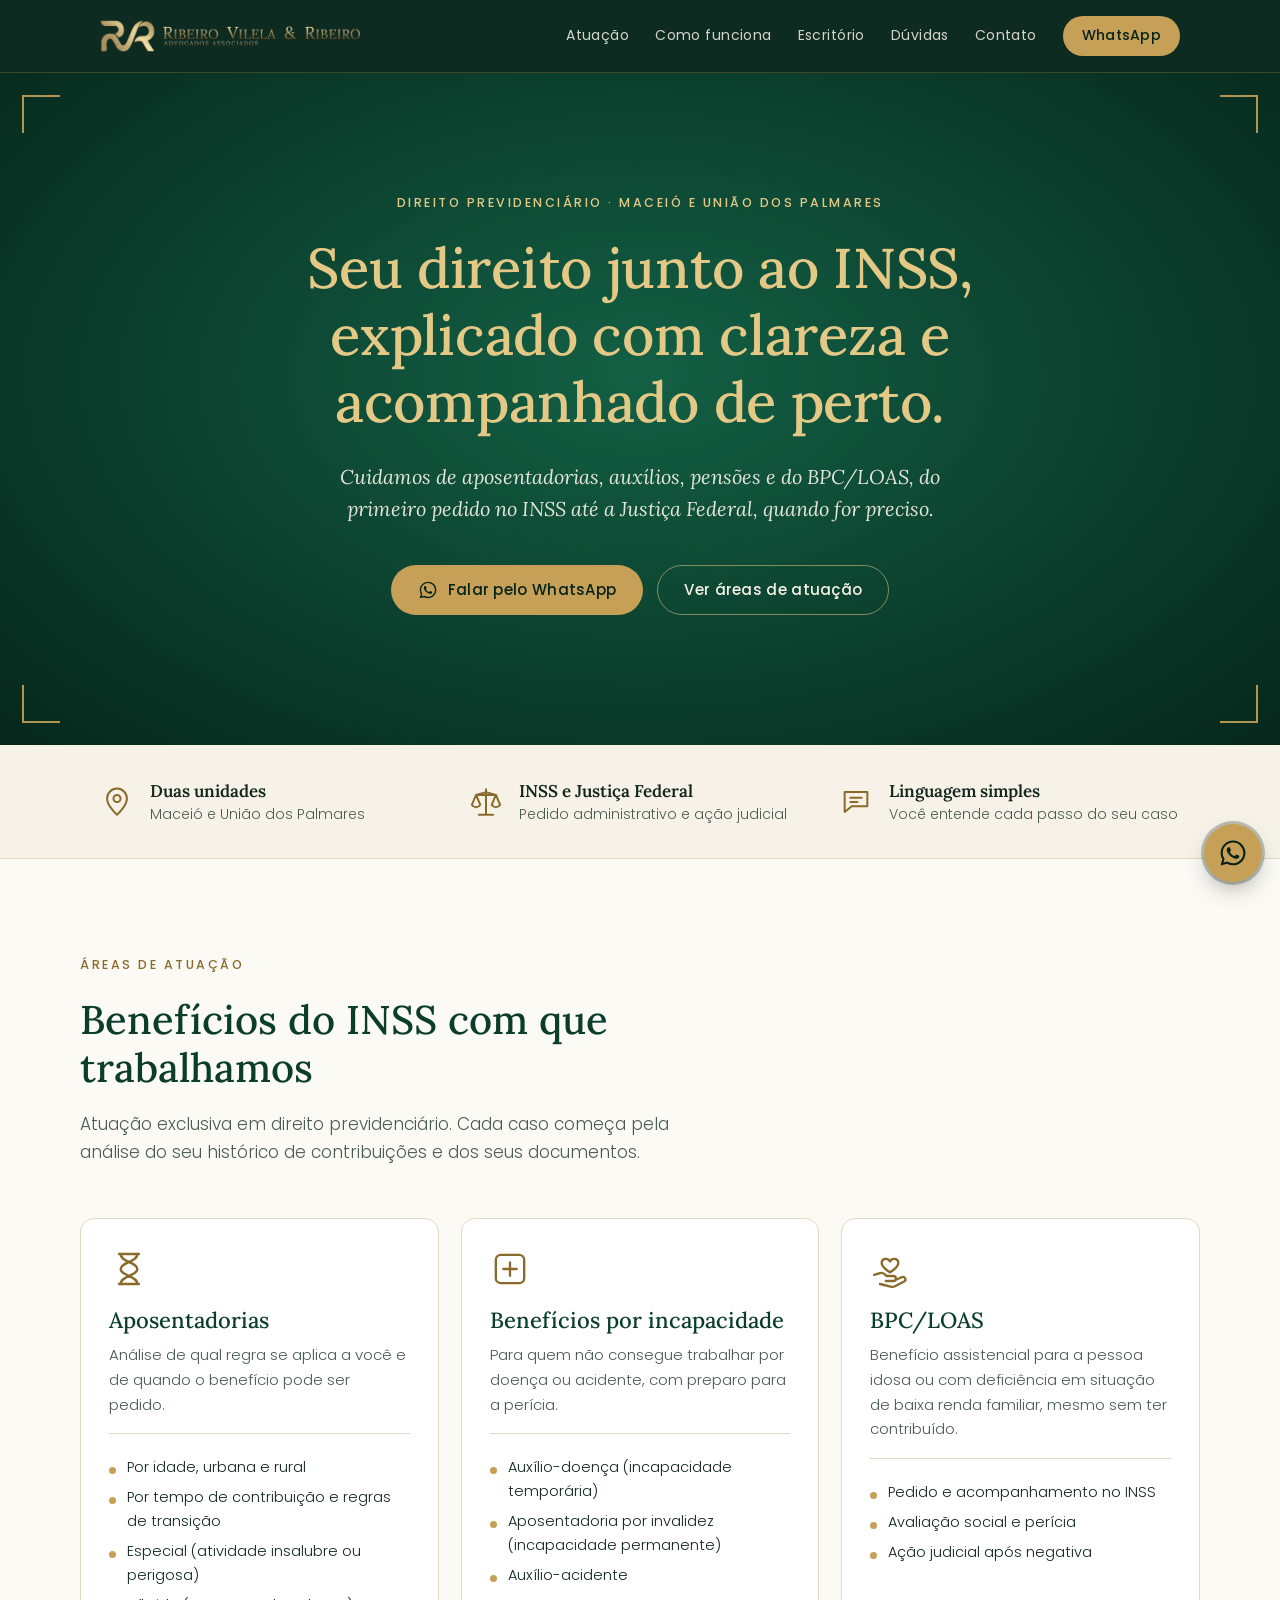
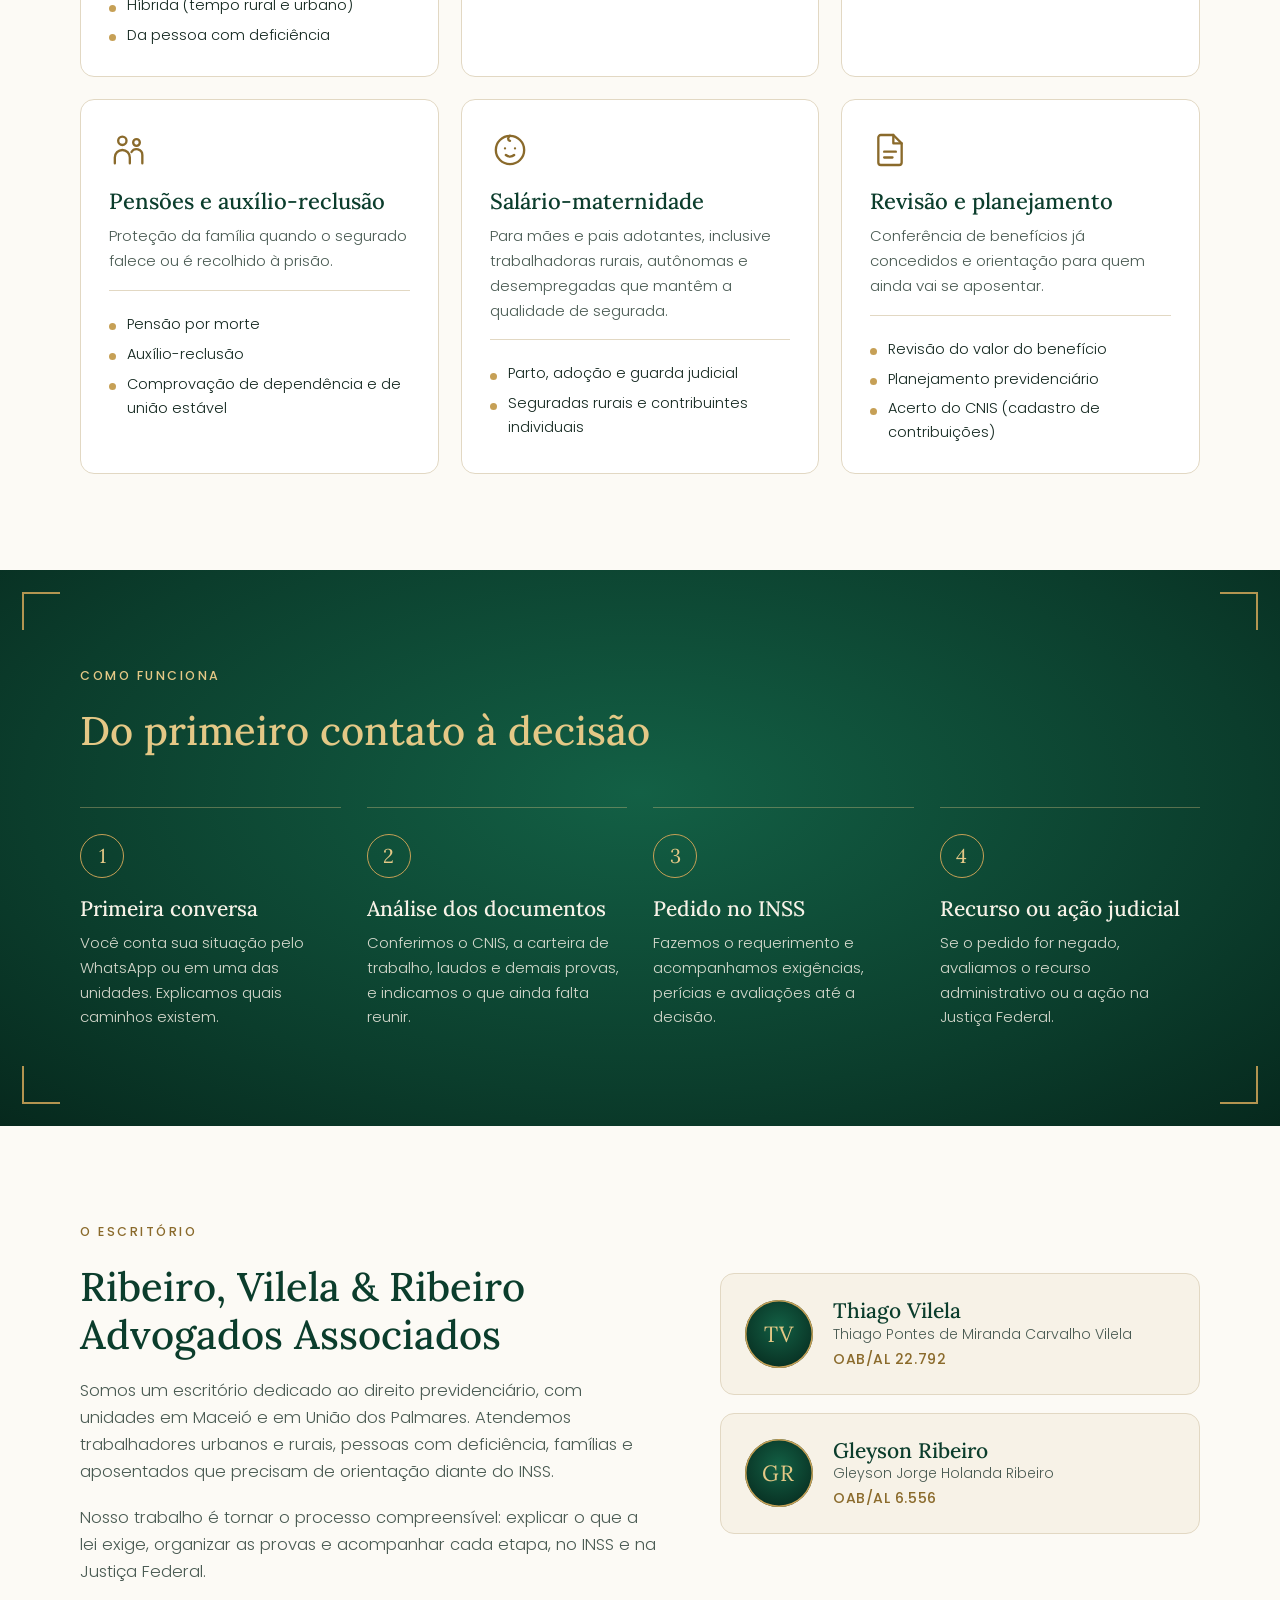
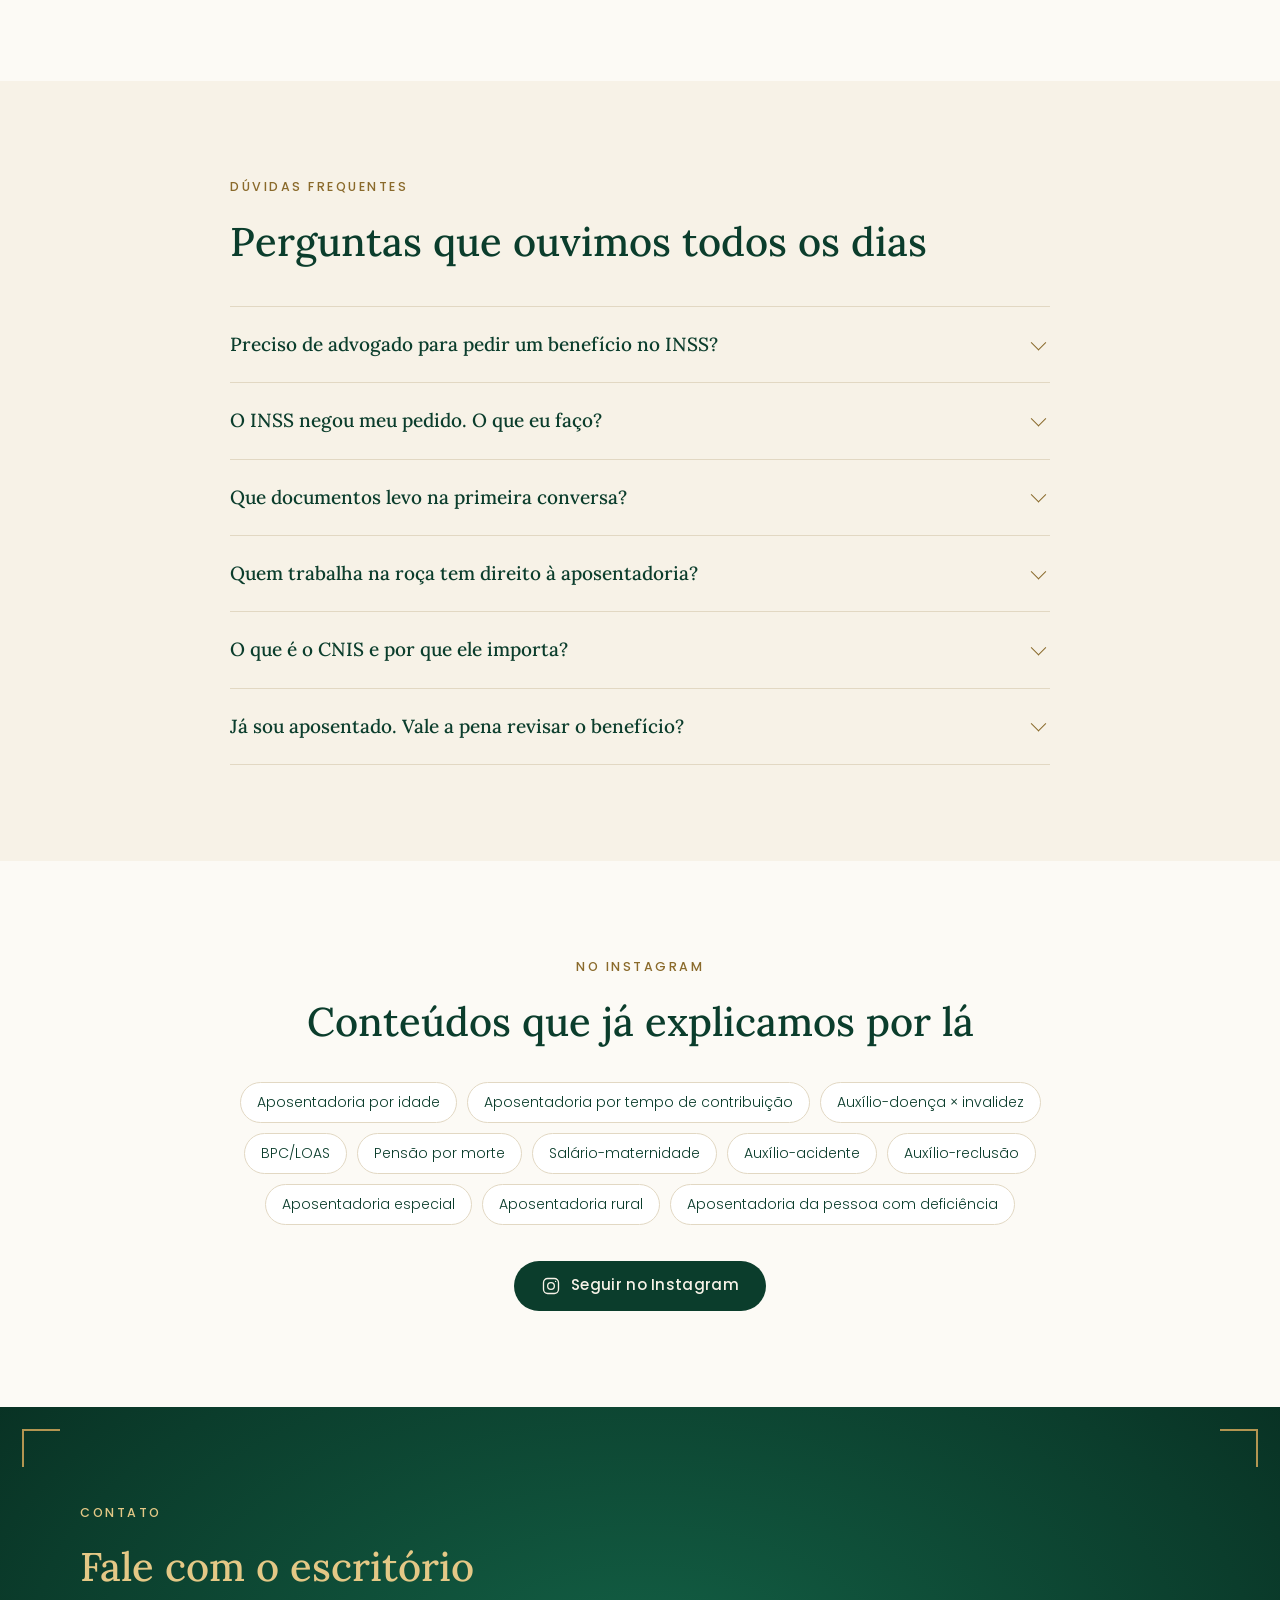
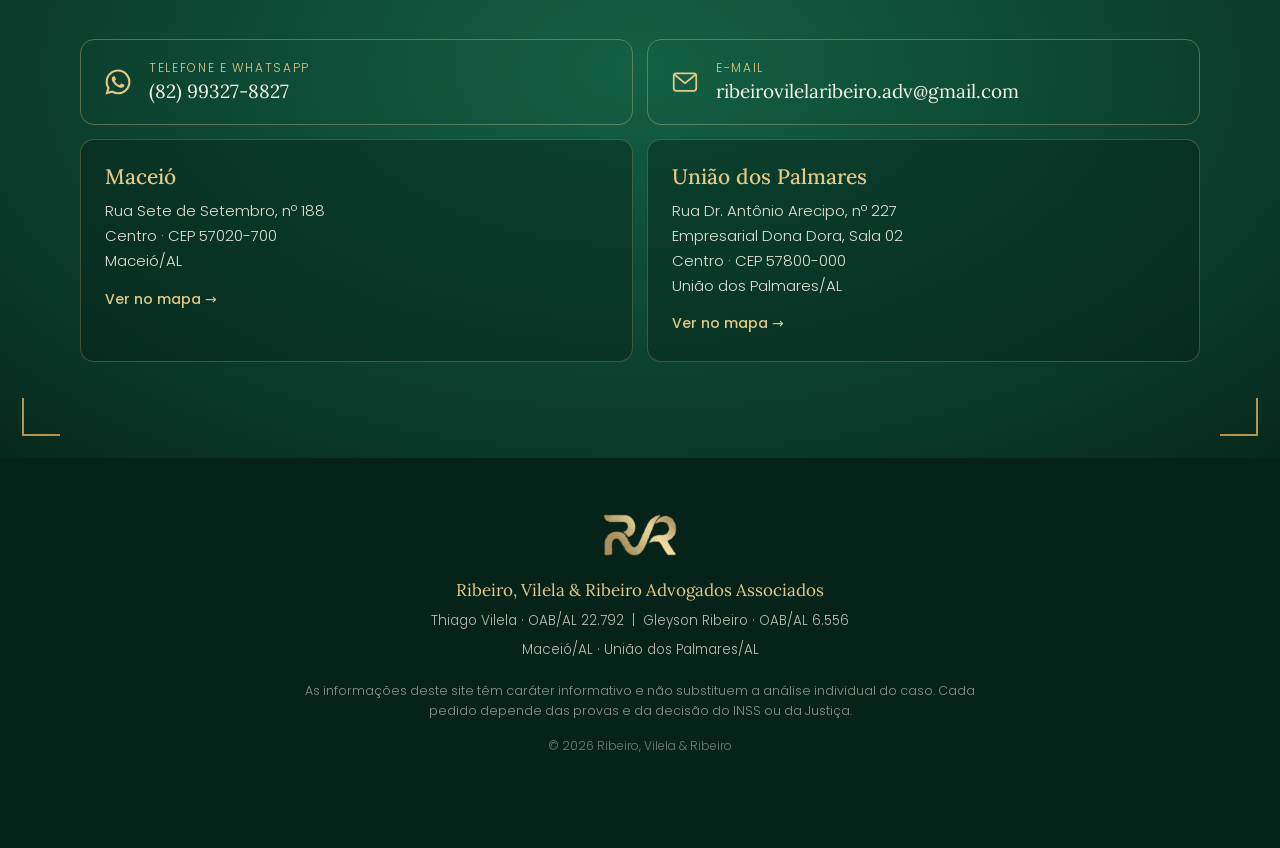
==== index.html @ 0ca03aa7 "Endereço oficial: ribeirovilelaribeiro.com.br Co-Authored-By: Claude Opus 5.5 <noreply@anthropic.com" ====
<!doctype html>
<html lang="pt-BR">
<head>
<meta charset="utf-8">
<meta name="viewport" content="width=device-width, initial-scale=1">
<title>Ribeiro, Vilela & Ribeiro · Advocacia Previdenciária em Maceió e União dos Palmares</title>
<meta name="description" content="Escritório de direito previdenciário em Maceió e União dos Palmares (AL). Aposentadorias, BPC/LOAS, auxílio-doença, pensão por morte, salário-maternidade, revisão e planejamento junto ao INSS e à Justiça Federal.">
<meta name="theme-color" content="#0B3D2C">
<link rel="icon" type="image/png" href="img/favicon.png">
<link rel="apple-touch-icon" href="img/apple-touch-icon.png">
<meta property="og:type" content="website">
<meta property="og:locale" content="pt_BR">
<meta property="og:title" content="Ribeiro, Vilela & Ribeiro · Advocacia Previdenciária">
<meta property="og:description" content="Aposentadorias, BPC/LOAS, auxílios e pensões junto ao INSS e à Justiça Federal. Maceió e União dos Palmares (AL).">
<meta property="og:url" content="https://ribeirovilelaribeiro.com.br/">
<meta property="og:image" content="https://ribeirovilelaribeiro.com.br/img/og.jpg">
<meta property="og:image:width" content="1200">
<meta property="og:image:height" content="630">
<meta name="twitter:card" content="summary_large_image">
<link rel="canonical" href="https://ribeirovilelaribeiro.com.br/">
<link rel="preconnect" href="https://fonts.googleapis.com">
<link rel="preconnect" href="https://fonts.gstatic.com" crossorigin>
<link href="https://fonts.googleapis.com/css2?family=Lora:ital,wght@0,400;0,500;0,600;1,400&family=Poppins:wght@300;400;500;600&display=swap" rel="stylesheet">
<link rel="stylesheet" href="assets/site.css">
<script type="application/ld+json">
{
  "@context": "https://schema.org",
  "@type": "LegalService",
  "name": "Ribeiro, Vilela & Ribeiro Advogados Associados",
  "description": "Advocacia previdenciária: aposentadorias, benefícios por incapacidade, BPC/LOAS, pensão por morte, salário-maternidade, revisão e planejamento previdenciário.",
  "telephone": "+55 82 99327-8827",
  "email": "ribeirovilelaribeiro.adv@gmail.com",
  "areaServed": ["Maceió", "União dos Palmares", "Alagoas"],
  "address": [
    {"@type": "PostalAddress", "streetAddress": "Rua Sete de Setembro, 188, Centro", "addressLocality": "Maceió", "addressRegion": "AL", "postalCode": "57020-700", "addressCountry": "BR"},
    {"@type": "PostalAddress", "streetAddress": "Rua Dr. Antônio Arecipo, 227, Empresarial Dona Dora, Sala 02, Centro", "addressLocality": "União dos Palmares", "addressRegion": "AL", "postalCode": "57800-000", "addressCountry": "BR"}
  ]
}
</script>
</head>
<body>

<a class="pular" href="#conteudo">Pular para o conteúdo</a>

<header class="topo" id="topo">
  <div class="topo-in">
    <a class="marca" href="#inicio" aria-label="Ribeiro, Vilela & Ribeiro, início">
      <img src="img/logo-dourado.png" alt="Ribeiro, Vilela & Ribeiro Advogados Associados" width="1200" height="145">
    </a>
    <button class="menu-btn" type="button" aria-expanded="false" aria-controls="menu" aria-label="Abrir menu">
      <span></span><span></span><span></span>
    </button>
    <nav class="menu" id="menu" aria-label="Seções do site">
      <a href="#atuacao">Atuação</a>
      <a href="#como-funciona">Como funciona</a>
      <a href="#escritorio">Escritório</a>
      <a href="#duvidas">Dúvidas</a>
      <a href="#contato">Contato</a>
      <a class="btn btn-ouro btn-peq" href="https://wa.me/5582993278827?text=Ol%C3%A1!%20Vim%20pelo%20site%20e%20gostaria%20de%20uma%20orienta%C3%A7%C3%A3o%20sobre%20um%20benef%C3%ADcio%20do%20INSS." target="_blank" rel="noopener">WhatsApp</a>
    </nav>
  </div>
</header>

<main id="conteudo">

  <!-- ABERTURA -->
  <section class="hero" id="inicio">
    <span class="canto c1"></span><span class="canto c2"></span><span class="canto c3"></span><span class="canto c4"></span>
    <div class="hero-in">
      <p class="sobretitulo">Direito previdenciário · Maceió e União dos Palmares</p>
      <h1>Seu direito junto ao INSS, explicado com clareza e acompanhado de perto.</h1>
      <p class="hero-texto">Cuidamos de aposentadorias, auxílios, pensões e do BPC/LOAS, do primeiro pedido no INSS até a Justiça Federal, quando for preciso.</p>
      <div class="hero-acoes">
        <a class="btn btn-ouro" href="https://wa.me/5582993278827?text=Ol%C3%A1!%20Vim%20pelo%20site%20e%20gostaria%20de%20uma%20orienta%C3%A7%C3%A3o%20sobre%20um%20benef%C3%ADcio%20do%20INSS." target="_blank" rel="noopener">
          <svg aria-hidden="true" viewBox="0 0 24 24"><use href="#i-whats"/></svg>
          Falar pelo WhatsApp
        </a>
        <a class="btn btn-linha" href="#atuacao">Ver áreas de atuação</a>
      </div>
    </div>
  </section>

  <!-- FAIXA -->
  <section class="faixa" aria-label="Como trabalhamos">
    <div class="faixa-in">
      <div class="faixa-item">
        <svg aria-hidden="true" viewBox="0 0 24 24"><use href="#i-local"/></svg>
        <p><strong>Duas unidades</strong>Maceió e União dos Palmares</p>
      </div>
      <div class="faixa-item">
        <svg aria-hidden="true" viewBox="0 0 24 24"><use href="#i-balanca"/></svg>
        <p><strong>INSS e Justiça Federal</strong>Pedido administrativo e ação judicial</p>
      </div>
      <div class="faixa-item">
        <svg aria-hidden="true" viewBox="0 0 24 24"><use href="#i-conversa"/></svg>
        <p><strong>Linguagem simples</strong>Você entende cada passo do seu caso</p>
      </div>
    </div>
  </section>

  <!-- ATUAÇÃO -->
  <section class="secao" id="atuacao">
    <div class="secao-in">
      <p class="sobretitulo escuro">Áreas de atuação</p>
      <h2>Benefícios do INSS com que trabalhamos</h2>
      <p class="secao-intro">Atuação exclusiva em direito previdenciário. Cada caso começa pela análise do seu histórico de contribuições e dos seus documentos.</p>

      <div class="cartoes">
        <article class="cartao">
          <svg class="cartao-ic" aria-hidden="true" viewBox="0 0 24 24"><use href="#i-ampulheta"/></svg>
          <h3>Aposentadorias</h3>
          <p>Análise de qual regra se aplica a você e de quando o benefício pode ser pedido.</p>
          <ul>
            <li>Por idade, urbana e rural</li>
            <li>Por tempo de contribuição e regras de transição</li>
            <li>Especial (atividade insalubre ou perigosa)</li>
            <li>Híbrida (tempo rural e urbano)</li>
            <li>Da pessoa com deficiência</li>
          </ul>
        </article>

        <article class="cartao">
          <svg class="cartao-ic" aria-hidden="true" viewBox="0 0 24 24"><use href="#i-saude"/></svg>
          <h3>Benefícios por incapacidade</h3>
          <p>Para quem não consegue trabalhar por doença ou acidente, com preparo para a perícia.</p>
          <ul>
            <li>Auxílio-doença (incapacidade temporária)</li>
            <li>Aposentadoria por invalidez (incapacidade permanente)</li>
            <li>Auxílio-acidente</li>
          </ul>
        </article>

        <article class="cartao">
          <svg class="cartao-ic" aria-hidden="true" viewBox="0 0 24 24"><use href="#i-maos"/></svg>
          <h3>BPC/LOAS</h3>
          <p>Benefício assistencial para a pessoa idosa ou com deficiência em situação de baixa renda familiar, mesmo sem ter contribuído.</p>
          <ul>
            <li>Pedido e acompanhamento no INSS</li>
            <li>Avaliação social e perícia</li>
            <li>Ação judicial após negativa</li>
          </ul>
        </article>

        <article class="cartao">
          <svg class="cartao-ic" aria-hidden="true" viewBox="0 0 24 24"><use href="#i-familia"/></svg>
          <h3>Pensões e auxílio-reclusão</h3>
          <p>Proteção da família quando o segurado falece ou é recolhido à prisão.</p>
          <ul>
            <li>Pensão por morte</li>
            <li>Auxílio-reclusão</li>
            <li>Comprovação de dependência e de união estável</li>
          </ul>
        </article>

        <article class="cartao">
          <svg class="cartao-ic" aria-hidden="true" viewBox="0 0 24 24"><use href="#i-bebe"/></svg>
          <h3>Salário-maternidade</h3>
          <p>Para mães e pais adotantes, inclusive trabalhadoras rurais, autônomas e desempregadas que mantêm a qualidade de segurada.</p>
          <ul>
            <li>Parto, adoção e guarda judicial</li>
            <li>Seguradas rurais e contribuintes individuais</li>
          </ul>
        </article>

        <article class="cartao">
          <svg class="cartao-ic" aria-hidden="true" viewBox="0 0 24 24"><use href="#i-documento"/></svg>
          <h3>Revisão e planejamento</h3>
          <p>Conferência de benefícios já concedidos e orientação para quem ainda vai se aposentar.</p>
          <ul>
            <li>Revisão do valor do benefício</li>
            <li>Planejamento previdenciário</li>
            <li>Acerto do CNIS (cadastro de contribuições)</li>
          </ul>
        </article>
      </div>
    </div>
  </section>

  <!-- COMO FUNCIONA -->
  <section class="secao secao-verde" id="como-funciona">
    <span class="canto c1"></span><span class="canto c2"></span><span class="canto c3"></span><span class="canto c4"></span>
    <div class="secao-in">
      <p class="sobretitulo">Como funciona</p>
      <h2>Do primeiro contato à decisão</h2>
      <ol class="etapas">
        <li>
          <span class="etapa-n">1</span>
          <h3>Primeira conversa</h3>
          <p>Você conta sua situação pelo WhatsApp ou em uma das unidades. Explicamos quais caminhos existem.</p>
        </li>
        <li>
          <span class="etapa-n">2</span>
          <h3>Análise dos documentos</h3>
          <p>Conferimos o CNIS, a carteira de trabalho, laudos e demais provas, e indicamos o que ainda falta reunir.</p>
        </li>
        <li>
          <span class="etapa-n">3</span>
          <h3>Pedido no INSS</h3>
          <p>Fazemos o requerimento e acompanhamos exigências, perícias e avaliações até a decisão.</p>
        </li>
        <li>
          <span class="etapa-n">4</span>
          <h3>Recurso ou ação judicial</h3>
          <p>Se o pedido for negado, avaliamos o recurso administrativo ou a ação na Justiça Federal.</p>
        </li>
      </ol>
    </div>
  </section>

  <!-- ESCRITÓRIO -->
  <section class="secao" id="escritorio">
    <div class="secao-in escritorio">
      <div class="escritorio-texto">
        <p class="sobretitulo escuro">O escritório</p>
        <h2>Ribeiro, Vilela & Ribeiro Advogados Associados</h2>
        <p>Somos um escritório dedicado ao direito previdenciário, com unidades em Maceió e em União dos Palmares. Atendemos trabalhadores urbanos e rurais, pessoas com deficiência, famílias e aposentados que precisam de orientação diante do INSS.</p>
        <p>Nosso trabalho é tornar o processo compreensível: explicar o que a lei exige, organizar as provas e acompanhar cada etapa, no INSS e na Justiça Federal.</p>
      </div>
      <div class="advogados">
        <article class="advogado">
          <span class="advogado-ini" aria-hidden="true">TV</span>
          <div>
            <h3>Thiago Vilela</h3>
            <p>Thiago Pontes de Miranda Carvalho Vilela</p>
            <p class="oab">OAB/AL 22.792</p>
          </div>
        </article>
        <article class="advogado">
          <span class="advogado-ini" aria-hidden="true">GR</span>
          <div>
            <h3>Gleyson Ribeiro</h3>
            <p>Gleyson Jorge Holanda Ribeiro</p>
            <p class="oab">OAB/AL 6.556</p>
          </div>
        </article>
      </div>
    </div>
  </section>

  <!-- DÚVIDAS -->
  <section class="secao secao-creme" id="duvidas">
    <div class="secao-in estreita">
      <p class="sobretitulo escuro">Dúvidas frequentes</p>
      <h2>Perguntas que ouvimos todos os dias</h2>

      <div class="duvidas">
        <details>
          <summary>Preciso de advogado para pedir um benefício no INSS?</summary>
          <p>Não é obrigatório. O pedido pode ser feito pelo Meu INSS ou pelo telefone 135. O acompanhamento de um advogado ajuda a escolher o benefício certo, reunir as provas antes do pedido e reduzir o risco de negativa por falta de documento.</p>
        </details>
        <details>
          <summary>O INSS negou meu pedido. O que eu faço?</summary>
          <p>A negativa não encerra o assunto. É possível apresentar recurso administrativo ou entrar com ação na Justiça Federal, conforme o caso. O recurso tem prazo, por isso vale procurar orientação logo que a carta de indeferimento chegar.</p>
        </details>
        <details>
          <summary>Que documentos levo na primeira conversa?</summary>
          <p>Documento com foto, CPF, comprovante de residência, carteiras de trabalho e, se houver, a carta do INSS. Para benefícios por incapacidade, traga laudos, exames e receitas. Para casos rurais, documentos que mostrem o trabalho no campo. Se faltar algo, orientamos como conseguir.</p>
        </details>
        <details>
          <summary>Quem trabalha na roça tem direito à aposentadoria?</summary>
          <p>O trabalhador rural em regime de economia familiar (segurado especial) pode se aposentar comprovando o tempo de atividade no campo, mesmo sem ter pago carnê. A prova é feita com documentos e, quando necessário, com testemunhas.</p>
        </details>
        <details>
          <summary>O que é o CNIS e por que ele importa?</summary>
          <p>É o cadastro do INSS com seus vínculos de trabalho e contribuições. Erros ou vínculos faltando no CNIS diminuem o tempo de contribuição e o valor do benefício. Conferir e corrigir esse cadastro costuma ser o primeiro passo.</p>
        </details>
        <details>
          <summary>Já sou aposentado. Vale a pena revisar o benefício?</summary>
          <p>Depende do caso. Há revisões que dependem de prazo e outras que não cabem mais. A análise da carta de concessão e do CNIS mostra se existe algo a corrigir.</p>
        </details>
      </div>
    </div>
  </section>

  <!-- INSTAGRAM -->
  <section class="secao" id="conteudos">
    <div class="secao-in estreita centro">
      <p class="sobretitulo escuro">No Instagram</p>
      <h2>Conteúdos que já explicamos por lá</h2>
      <ul class="temas">
        <li>Aposentadoria por idade</li>
        <li>Aposentadoria por tempo de contribuição</li>
        <li>Auxílio-doença × invalidez</li>
        <li>BPC/LOAS</li>
        <li>Pensão por morte</li>
        <li>Salário-maternidade</li>
        <li>Auxílio-acidente</li>
        <li>Auxílio-reclusão</li>
        <li>Aposentadoria especial</li>
        <li>Aposentadoria rural</li>
        <li>Aposentadoria da pessoa com deficiência</li>
      </ul>
      <a class="btn btn-verde" data-instagram href="#" target="_blank" rel="noopener" hidden>
        <svg aria-hidden="true" viewBox="0 0 24 24"><use href="#i-insta"/></svg>
        <span>Seguir no Instagram</span>
      </a>
    </div>
  </section>

  <!-- CONTATO -->
  <section class="secao secao-verde" id="contato">
    <span class="canto c1"></span><span class="canto c2"></span><span class="canto c3"></span><span class="canto c4"></span>
    <div class="secao-in">
      <p class="sobretitulo">Contato</p>
      <h2>Fale com o escritório</h2>
      <div class="contato">
        <div class="contato-principal">
          <a class="contato-linha" href="https://wa.me/5582993278827?text=Ol%C3%A1!%20Vim%20pelo%20site%20e%20gostaria%20de%20uma%20orienta%C3%A7%C3%A3o%20sobre%20um%20benef%C3%ADcio%20do%20INSS." target="_blank" rel="noopener">
            <svg aria-hidden="true" viewBox="0 0 24 24"><use href="#i-whats"/></svg>
            <span><small>Telefone e WhatsApp</small>(82) 99327-8827</span>
          </a>
          <a class="contato-linha" href="mailto:ribeirovilelaribeiro.adv@gmail.com">
            <svg aria-hidden="true" viewBox="0 0 24 24"><use href="#i-email"/></svg>
            <span><small>E-mail</small>ribeirovilelaribeiro.adv<wbr>@gmail.com</span>
          </a>
        </div>
        <div class="unidades">
          <article class="unidade">
            <h3>Maceió</h3>
            <p>Rua Sete de Setembro, nº 188<br>Centro · CEP 57020-700<br>Maceió/AL</p>
            <a href="https://www.google.com/maps/search/?api=1&query=Rua+Sete+de+Setembro+188+Centro+Macei%C3%B3+AL" target="_blank" rel="noopener">Ver no mapa →</a>
          </article>
          <article class="unidade">
            <h3>União dos Palmares</h3>
            <p>Rua Dr. Antônio Arecipo, nº 227<br>Empresarial Dona Dora, Sala 02<br>Centro · CEP 57800-000<br>União dos Palmares/AL</p>
            <a href="https://www.google.com/maps/search/?api=1&query=Rua+Dr.+Ant%C3%B4nio+Arecipo+227+Centro+Uni%C3%A3o+dos+Palmares+AL" target="_blank" rel="noopener">Ver no mapa →</a>
          </article>
        </div>
      </div>
    </div>
  </section>

</main>

<footer class="rodape">
  <div class="rodape-in">
    <img src="img/monograma.png" alt="" width="400" height="229" class="rodape-mono">
    <p class="rodape-nome">Ribeiro, Vilela & Ribeiro Advogados Associados</p>
    <p>Thiago Vilela · OAB/AL 22.792 &nbsp;|&nbsp; Gleyson Ribeiro · OAB/AL 6.556</p>
    <p>Maceió/AL · União dos Palmares/AL</p>
    <p class="rodape-aviso">As informações deste site têm caráter informativo e não substituem a análise individual do caso. Cada pedido depende das provas e da decisão do INSS ou da Justiça.</p>
    <p class="rodape-copia">© <span data-ano>2026</span> Ribeiro, Vilela & Ribeiro</p>
  </div>
</footer>

<a class="whats-flutuante" href="https://wa.me/5582993278827?text=Ol%C3%A1!%20Vim%20pelo%20site%20e%20gostaria%20de%20uma%20orienta%C3%A7%C3%A3o%20sobre%20um%20benef%C3%ADcio%20do%20INSS." target="_blank" rel="noopener" aria-label="Conversar pelo WhatsApp">
  <svg aria-hidden="true" viewBox="0 0 24 24"><use href="#i-whats"/></svg>
</a>

<!-- Ícones de linha fina (dourados via currentColor) -->
<svg width="0" height="0" style="position:absolute" aria-hidden="true">
  <defs>
    <symbol id="i-whats" viewBox="0 0 24 24"><path fill="currentColor" stroke="none" d="M12.04 2C6.58 2 2.13 6.45 2.13 11.91c0 1.75.46 3.45 1.32 4.95L2.05 22l5.25-1.38a9.86 9.86 0 0 0 4.74 1.21h.01c5.46 0 9.91-4.45 9.91-9.91 0-2.65-1.03-5.14-2.9-7.01A9.82 9.82 0 0 0 12.04 2Zm0 18.15h-.01a8.2 8.2 0 0 1-4.19-1.15l-.3-.18-3.12.82.83-3.04-.2-.31a8.2 8.2 0 0 1-1.26-4.38c0-4.54 3.7-8.23 8.25-8.23 2.2 0 4.27.86 5.82 2.42a8.18 8.18 0 0 1 2.41 5.82c0 4.54-3.7 8.23-8.23 8.23Zm4.52-6.16c-.25-.12-1.47-.72-1.69-.81-.23-.08-.39-.12-.56.13-.16.25-.64.81-.78.97-.14.17-.29.19-.54.06-.25-.12-1.05-.39-1.99-1.23-.74-.66-1.23-1.47-1.38-1.72-.14-.25-.02-.38.11-.51.11-.11.25-.29.37-.43.13-.15.17-.25.25-.42.08-.17.04-.31-.02-.43-.06-.12-.56-1.34-.76-1.84-.2-.48-.41-.42-.56-.43h-.48c-.17 0-.43.06-.66.31-.23.25-.86.85-.86 2.07 0 1.22.89 2.4 1.01 2.56.12.17 1.75 2.67 4.23 3.74.59.26 1.05.41 1.41.52.59.19 1.13.16 1.56.1.48-.07 1.47-.6 1.67-1.18.21-.58.21-1.07.14-1.18-.06-.1-.22-.16-.47-.29Z"/></symbol>
    <symbol id="i-local" viewBox="0 0 24 24"><g fill="none" stroke="currentColor" stroke-width="1.4" stroke-linecap="round" stroke-linejoin="round"><path d="M12 21s-7-6.1-7-11.5A7 7 0 0 1 19 9.5C19 14.9 12 21 12 21Z"/><circle cx="12" cy="9.5" r="2.5"/></g></symbol>
    <symbol id="i-balanca" viewBox="0 0 24 24"><g fill="none" stroke="currentColor" stroke-width="1.4" stroke-linecap="round" stroke-linejoin="round"><path d="M12 3v18M7 21h10M5 7h14M12 5l-7 2M12 5l7 2"/><path d="M5 7l-3 7a3.5 3.5 0 0 0 6 0L5 7ZM19 7l-3 7a3.5 3.5 0 0 0 6 0l-3-7Z"/></g></symbol>
    <symbol id="i-conversa" viewBox="0 0 24 24"><g fill="none" stroke="currentColor" stroke-width="1.4" stroke-linecap="round" stroke-linejoin="round"><path d="M4 5h16v10H9l-5 4V5Z"/><path d="M8 9h8M8 12h5"/></g></symbol>
    <symbol id="i-ampulheta" viewBox="0 0 24 24"><g fill="none" stroke="currentColor" stroke-width="1.4" stroke-linecap="round" stroke-linejoin="round"><path d="M6 3h12M6 21h12M7 3c0 5 10 5 10 9s-10 4-10 9M17 3c0 5-10 5-10 9s10 4 10 9"/></g></symbol>
    <symbol id="i-saude" viewBox="0 0 24 24"><g fill="none" stroke="currentColor" stroke-width="1.4" stroke-linecap="round" stroke-linejoin="round"><rect x="3.5" y="3.5" width="17" height="17" rx="3"/><path d="M12 8v8M8 12h8"/></g></symbol>
    <symbol id="i-maos" viewBox="0 0 24 24"><g fill="none" stroke="currentColor" stroke-width="1.4" stroke-linecap="round" stroke-linejoin="round"><path d="M12 7.5c-1.3-2.4-5-2-5 .9 0 2.4 5 5.6 5 5.6s5-3.2 5-5.6c0-2.9-3.7-3.3-5-.9Z"/><path d="M2.5 15.5l3.5-1c1-.3 2 0 2.7.6l1.3 1.1h4a1.5 1.5 0 0 1 0 3H9.5M14 19.2l5.3-2.4a1.5 1.5 0 0 1 1.4 2.6L15 22.3c-.8.4-1.7.5-2.6.3L6 21"/></g></symbol>
    <symbol id="i-familia" viewBox="0 0 24 24"><g fill="none" stroke="currentColor" stroke-width="1.4" stroke-linecap="round" stroke-linejoin="round"><circle cx="8" cy="6.5" r="2.5"/><circle cx="16.5" cy="7.5" r="2"/><path d="M3.5 20v-3.5A4.5 4.5 0 0 1 8 12a4.5 4.5 0 0 1 4.5 4.5V20M13.5 13.2a3.5 3.5 0 0 1 6.5 1.8V20"/></g></symbol>
    <symbol id="i-bebe" viewBox="0 0 24 24"><g fill="none" stroke="currentColor" stroke-width="1.4" stroke-linecap="round" stroke-linejoin="round"><circle cx="12" cy="12" r="8.5"/><path d="M9 11h.01M15 11h.01M9.5 15c1.4 1.2 3.6 1.2 5 0M12 3.5c-1.5 1-1.5 2.5 0 3"/></g></symbol>
    <symbol id="i-documento" viewBox="0 0 24 24"><g fill="none" stroke="currentColor" stroke-width="1.4" stroke-linecap="round" stroke-linejoin="round"><path d="M14 3H6.5A1.5 1.5 0 0 0 5 4.5v15A1.5 1.5 0 0 0 6.5 21h11a1.5 1.5 0 0 0 1.5-1.5V8l-5-5Z"/><path d="M14 3v5h5M8.5 13h7M8.5 16.5h5"/></g></symbol>
    <symbol id="i-email" viewBox="0 0 24 24"><g fill="none" stroke="currentColor" stroke-width="1.4" stroke-linecap="round" stroke-linejoin="round"><rect x="3" y="5" width="18" height="14" rx="2"/><path d="M3.5 6l8.5 7 8.5-7"/></g></symbol>
    <symbol id="i-insta" viewBox="0 0 24 24"><g fill="none" stroke="currentColor" stroke-width="1.6" stroke-linecap="round" stroke-linejoin="round"><rect x="3" y="3" width="18" height="18" rx="5"/><circle cx="12" cy="12" r="4"/><path d="M17.5 6.5h.01"/></g></symbol>
  </defs>
</svg>

<script src="assets/site.js"></script>
</body>
</html>
---- assets/site.css ----
/* Ribeiro, Vilela & Ribeiro · site institucional
   Paleta dos posts: verde esmeralda em gradiente + dourado. */
:root {
  --verde-centro: #136045;
  --verde: #0B3D2C;
  --verde-borda: #052319;
  --ouro: #C6A056;
  --ouro-claro: #E4C886;
  --ouro-texto: #8A6A2B;      /* dourado legível sobre fundo claro */
  --creme: #F7F2E7;
  --creme-2: #EFE7D6;
  --papel: #FCFAF5;
  --tinta: #12261E;
  --tinta-suave: #4A5B53;
  --linha: #E2D8C3;
  --serifa: "Lora", Georgia, "Times New Roman", serif;
  --sans: "Poppins", system-ui, -apple-system, "Segoe UI", sans-serif;
  --larg: 1120px;
  --raio: 14px;
}

*, *::before, *::after { box-sizing: border-box; }
html { scroll-behavior: smooth; scroll-padding-top: 84px; -webkit-text-size-adjust: 100%; }
body {
  margin: 0;
  background: var(--papel);
  color: var(--tinta);
  font-family: var(--sans);
  font-weight: 300;
  font-size: 16px;
  line-height: 1.65;
  overflow-x: hidden;
}
img, svg { display: block; max-width: 100%; }
a { color: inherit; }
h1, h2, h3 { font-family: var(--serifa); font-weight: 500; line-height: 1.2; margin: 0; }
p { margin: 0; }
strong { font-weight: 500; }

.pular {
  position: absolute; left: -9999px; top: 8px; z-index: 100;
  background: var(--ouro); color: var(--verde-borda); padding: 8px 14px; border-radius: 8px;
}
.pular:focus { left: 8px; }
:focus-visible { outline: 2px solid var(--ouro); outline-offset: 3px; }

/* ---------- botões ---------- */
.btn {
  display: inline-flex; align-items: center; justify-content: center; gap: 10px;
  min-height: 50px; padding: 0 26px; border-radius: 999px;
  font-family: var(--sans); font-weight: 500; font-size: 15px; letter-spacing: .02em;
  text-decoration: none; border: 1px solid transparent;
  transition: background-color .2s, color .2s, border-color .2s, transform .2s;
}
.btn svg { width: 20px; height: 20px; }
.btn:hover { transform: translateY(-1px); }
.btn-ouro { background: var(--ouro); color: var(--verde-borda); }
.btn-ouro:hover { background: var(--ouro-claro); }
.btn-linha { border-color: rgba(228, 200, 134, .55); color: var(--creme); }
.btn-linha:hover { border-color: var(--ouro-claro); color: var(--ouro-claro); }
.btn-verde { background: var(--verde); color: var(--creme); }
.btn-verde:hover { background: var(--verde-centro); }
.btn-peq { min-height: 40px; padding: 0 18px; font-size: 14px; }

/* ---------- topo ---------- */
.topo {
  position: sticky; top: 0; z-index: 50;
  background: rgba(5, 35, 25, .96);
  border-bottom: 1px solid rgba(198, 160, 86, .25);
  backdrop-filter: blur(8px);
}
.topo-in {
  max-width: var(--larg); margin: 0 auto; padding: 0 20px;
  height: 72px; display: flex; align-items: center; justify-content: space-between; gap: 20px;
}
.marca img { width: 260px; height: auto; }
.menu { display: flex; align-items: center; gap: 26px; }
.menu a:not(.btn) {
  color: var(--creme); text-decoration: none; font-size: 14px; font-weight: 400; letter-spacing: .03em;
  opacity: .85; transition: color .2s, opacity .2s;
}
.menu a:not(.btn):hover { color: var(--ouro-claro); opacity: 1; }
.menu-btn { display: none; }

/* ---------- moldura de cantos dourados (padrão dos posts) ---------- */
.canto { position: absolute; width: 38px; height: 38px; border: 0 solid var(--ouro); pointer-events: none; opacity: .9; }
.c1 { top: 22px; left: 22px; border-top-width: 2px; border-left-width: 2px; }
.c2 { top: 22px; right: 22px; border-top-width: 2px; border-right-width: 2px; }
.c3 { bottom: 22px; left: 22px; border-bottom-width: 2px; border-left-width: 2px; }
.c4 { bottom: 22px; right: 22px; border-bottom-width: 2px; border-right-width: 2px; }

/* ---------- abertura ---------- */
.hero {
  position: relative;
  background: radial-gradient(ellipse 75% 85% at 50% 45%, var(--verde-centro) 0%, var(--verde) 55%, var(--verde-borda) 100%);
  color: var(--creme);
  padding: 120px 20px 130px;
  text-align: center;
}
.hero-in { max-width: 820px; margin: 0 auto; }
.sobretitulo {
  font-family: var(--sans); font-size: 12.5px; font-weight: 500; letter-spacing: .2em; text-transform: uppercase;
  color: var(--ouro-claro); margin-bottom: 20px;
}
.sobretitulo.escuro { color: var(--ouro-texto); }
.hero h1 { font-size: clamp(32px, 5.4vw, 56px); color: var(--ouro-claro); letter-spacing: -.005em; }
.hero-texto { margin: 26px auto 0; max-width: 620px; font-family: var(--serifa); font-style: italic; font-size: clamp(17px, 2.1vw, 20px); line-height: 1.6; opacity: .92; }
.hero-acoes { margin-top: 40px; display: flex; justify-content: center; flex-wrap: wrap; gap: 14px; }

/* ---------- faixa ---------- */
.faixa { background: var(--creme); border-bottom: 1px solid var(--linha); }
.faixa-in {
  max-width: var(--larg); margin: 0 auto; padding: 34px 20px;
  display: grid; grid-template-columns: repeat(3, 1fr); gap: 28px;
}
.faixa-item { display: flex; align-items: center; gap: 16px; }
.faixa-item svg { width: 34px; height: 34px; color: var(--ouro-texto); flex: none; }
.faixa-item p { font-size: 14px; color: var(--tinta-suave); line-height: 1.45; }
.faixa-item strong { display: block; font-family: var(--serifa); font-size: 17px; color: var(--tinta); font-weight: 600; }

/* ---------- seções ---------- */
.secao { position: relative; padding: 96px 20px; }
.secao-in { max-width: var(--larg); margin: 0 auto; }
.secao-in.estreita { max-width: 820px; }
.secao-in.centro { text-align: center; }
.secao h2 { font-size: clamp(28px, 3.8vw, 40px); color: var(--verde); max-width: 720px; }
.secao-in.centro h2 { margin: 0 auto; }
.secao-intro { margin-top: 18px; max-width: 640px; color: var(--tinta-suave); font-size: 17px; }

.secao-verde {
  background: radial-gradient(ellipse 80% 90% at 50% 40%, var(--verde-centro) 0%, var(--verde) 60%, var(--verde-borda) 100%);
  color: var(--creme);
}
.secao-verde h2 { color: var(--ouro-claro); }
.secao-creme { background: var(--creme); }

/* cartões de atuação */
.cartoes { margin-top: 52px; display: grid; grid-template-columns: repeat(3, 1fr); gap: 22px; }
.cartao {
  background: #fff; border: 1px solid var(--linha); border-radius: var(--raio);
  padding: 30px 28px 28px; position: relative;
  transition: border-color .2s, box-shadow .2s, transform .2s;
}
.cartao:hover { border-color: var(--ouro); box-shadow: 0 14px 34px -22px rgba(11, 61, 44, .45); transform: translateY(-2px); }
.cartao-ic { width: 40px; height: 40px; color: var(--ouro-texto); margin-bottom: 18px; }
.cartao h3 { font-size: 22px; color: var(--verde); }
.cartao p { margin-top: 10px; color: var(--tinta-suave); font-size: 15px; }
.cartao ul { list-style: none; margin: 16px 0 0; padding: 16px 0 0; border-top: 1px solid var(--linha); }
.cartao li { position: relative; padding-left: 18px; font-size: 14.5px; margin-top: 6px; }
.cartao li::before { content: ""; position: absolute; left: 0; top: .72em; width: 7px; height: 7px; border-radius: 50%; background: var(--ouro); }

/* etapas */
.etapas { list-style: none; margin: 52px 0 0; padding: 0; display: grid; grid-template-columns: repeat(4, 1fr); gap: 26px; counter-reset: none; }
.etapas li { border-top: 1px solid rgba(228, 200, 134, .35); padding-top: 26px; }
.etapa-n {
  display: inline-grid; place-items: center; width: 44px; height: 44px; border-radius: 50%;
  border: 1px solid var(--ouro); color: var(--ouro-claro); font-family: var(--serifa); font-size: 20px;
}
.etapas h3 { margin-top: 18px; font-size: 21px; color: var(--creme); }
.etapas p { margin-top: 10px; font-size: 15px; opacity: .85; }

/* escritório */
.escritorio { display: grid; grid-template-columns: 1.2fr 1fr; gap: 64px; align-items: center; }
.escritorio-texto p:not(.sobretitulo) { margin-top: 18px; color: var(--tinta-suave); font-size: 16.5px; }
.escritorio-texto h2 { margin-bottom: 6px; }
.advogados { display: grid; gap: 18px; }
.advogado {
  display: flex; align-items: center; gap: 20px;
  background: var(--creme); border: 1px solid var(--linha); border-radius: var(--raio); padding: 24px;
}
.advogado-ini {
  flex: none; width: 68px; height: 68px; border-radius: 50%;
  display: grid; place-items: center;
  background: radial-gradient(circle at 50% 40%, var(--verde-centro), var(--verde-borda));
  color: var(--ouro-claro); font-family: var(--serifa); font-size: 22px; letter-spacing: .06em;
  box-shadow: inset 0 0 0 1.5px var(--ouro);
}
.advogado h3 { font-size: 21px; color: var(--verde); }
.advogado p { font-size: 14px; color: var(--tinta-suave); line-height: 1.5; }
.advogado .oab { margin-top: 4px; font-weight: 500; color: var(--ouro-texto); letter-spacing: .04em; }

/* dúvidas */
.duvidas { margin-top: 40px; border-top: 1px solid var(--linha); }
.duvidas details { border-bottom: 1px solid var(--linha); }
.duvidas summary {
  list-style: none; cursor: pointer; position: relative;
  padding: 22px 44px 22px 0; font-family: var(--serifa); font-size: 19px; font-weight: 500; color: var(--verde);
}
.duvidas summary::-webkit-details-marker { display: none; }
.duvidas summary::after {
  content: ""; position: absolute; right: 6px; top: 50%; width: 11px; height: 11px;
  border-right: 1.5px solid var(--ouro-texto); border-bottom: 1.5px solid var(--ouro-texto);
  transform: translateY(-70%) rotate(45deg); transition: transform .2s;
}
.duvidas details[open] summary::after { transform: translateY(-30%) rotate(-135deg); }
.duvidas details p { padding: 0 44px 24px 0; color: var(--tinta-suave); }

/* temas do instagram */
.temas { list-style: none; margin: 36px 0 36px; padding: 0; display: flex; flex-wrap: wrap; justify-content: center; gap: 10px; }
.temas li {
  padding: 8px 16px; border-radius: 999px; border: 1px solid var(--linha); background: #fff;
  font-size: 14px; color: var(--verde);
}

/* contato */
.contato { margin-top: 48px; display: grid; gap: 14px; }
.contato-principal { display: grid; grid-template-columns: 1fr 1fr; gap: 14px; }
.contato-linha {
  display: flex; align-items: center; gap: 16px; text-decoration: none;
  border: 1px solid rgba(228, 200, 134, .35); border-radius: var(--raio); padding: 20px 22px;
  transition: border-color .2s, background-color .2s;
}
.contato-linha:hover { border-color: var(--ouro-claro); background: rgba(255, 255, 255, .04); }
.contato-linha svg { width: 30px; height: 30px; color: var(--ouro-claro); flex: none; }
.contato-linha span { font-family: var(--serifa); font-size: 19px; color: var(--creme); line-height: 1.35; min-width: 0; }
.contato-linha small { display: block; font-family: var(--sans); font-size: 12px; letter-spacing: .14em; text-transform: uppercase; color: var(--ouro-claro); margin-bottom: 2px; }
.unidades { display: grid; grid-template-columns: 1fr 1fr; gap: 14px; }
.unidade { background: rgba(5, 35, 25, .45); border: 1px solid rgba(228, 200, 134, .25); border-radius: var(--raio); padding: 24px; }
.unidade h3 { font-size: 21px; color: var(--ouro-claro); }
.unidade p { margin-top: 10px; font-size: 15px; opacity: .9; }
.unidade a { display: inline-block; margin-top: 14px; color: var(--ouro-claro); font-size: 14px; font-weight: 500; text-decoration: none; }
.unidade a:hover { text-decoration: underline; }

/* rodapé */
.rodape { background: var(--verde-borda); color: rgba(247, 242, 231, .75); text-align: center; padding: 56px 20px 92px; font-size: 13.5px; }
.rodape-in { max-width: 720px; margin: 0 auto; display: grid; gap: 6px; }
.rodape-mono { width: 74px; height: auto; margin: 0 auto 14px; }
.rodape-nome { font-family: var(--serifa); font-size: 17px; color: var(--ouro-claro); }
.rodape-aviso { margin-top: 14px; font-size: 12.5px; opacity: .75; }
.rodape-copia { margin-top: 8px; font-size: 12px; opacity: .6; }

/* botão flutuante */
.whats-flutuante {
  position: fixed; right: 18px; bottom: 18px; z-index: 60;
  width: 58px; height: 58px; border-radius: 50%;
  display: grid; place-items: center;
  background: var(--ouro); color: var(--verde-borda);
  box-shadow: 0 10px 26px -8px rgba(0, 0, 0, .45), 0 0 0 3px rgba(5, 35, 25, .25);
  transition: transform .2s, background-color .2s;
}
.whats-flutuante:hover { transform: scale(1.06); background: var(--ouro-claro); }
.whats-flutuante svg { width: 30px; height: 30px; }

/* ---------- tablet ---------- */
@media (max-width: 960px) {
  .cartoes { grid-template-columns: repeat(2, 1fr); }
  .etapas { grid-template-columns: repeat(2, 1fr); }
  .escritorio { grid-template-columns: 1fr; gap: 36px; }
}

/* ---------- celular ---------- */
@media (max-width: 860px) {
  .topo-in { height: 64px; }
  .marca img { width: 210px; }
  .menu-btn {
    display: inline-flex; flex-direction: column; justify-content: center; gap: 5px;
    width: 44px; height: 44px; padding: 0 10px; background: none; border: 0; cursor: pointer;
  }
  .menu-btn span { display: block; height: 1.5px; background: var(--ouro-claro); transition: transform .2s, opacity .2s; }
  .menu-btn[aria-expanded="true"] span:nth-child(1) { transform: translateY(6.5px) rotate(45deg); }
  .menu-btn[aria-expanded="true"] span:nth-child(2) { opacity: 0; }
  .menu-btn[aria-expanded="true"] span:nth-child(3) { transform: translateY(-6.5px) rotate(-45deg); }
  .menu {
    position: absolute; top: 100%; left: 0; right: 0;
    flex-direction: column; align-items: stretch; gap: 0;
    background: var(--verde-borda); border-bottom: 1px solid rgba(198, 160, 86, .3);
    padding: 8px 20px 20px;
    display: none;
  }
  .menu.aberto { display: flex; }
  .menu a:not(.btn) { padding: 14px 0; border-bottom: 1px solid rgba(228, 200, 134, .14); font-size: 16px; }
  .menu .btn { margin-top: 16px; min-height: 48px; }
  html { scroll-padding-top: 72px; }
}

@media (max-width: 640px) {
  body { font-size: 15.5px; }
  .canto { width: 26px; height: 26px; }
  .c1, .c2 { top: 14px; } .c3, .c4 { bottom: 14px; }
  .c1, .c3 { left: 14px; } .c2, .c4 { right: 14px; }
  .hero { padding: 84px 22px 92px; }
  .hero-acoes .btn { width: 100%; }
  .faixa-in { grid-template-columns: 1fr; gap: 18px; padding: 28px 20px; }
  .secao { padding: 72px 20px; }
  .cartoes, .etapas, .unidades, .contato-principal { grid-template-columns: 1fr; }
  .cartao { padding: 26px 22px; }
  .duvidas summary { font-size: 17.5px; padding-right: 36px; }
  .duvidas details p { padding-right: 0; }
  .contato-linha span { font-size: 17px; }
  .marca img { width: 190px; }
}

@media (prefers-reduced-motion: reduce) {
  html { scroll-behavior: auto; }
  *, *::before, *::after { transition: none !important; }
}
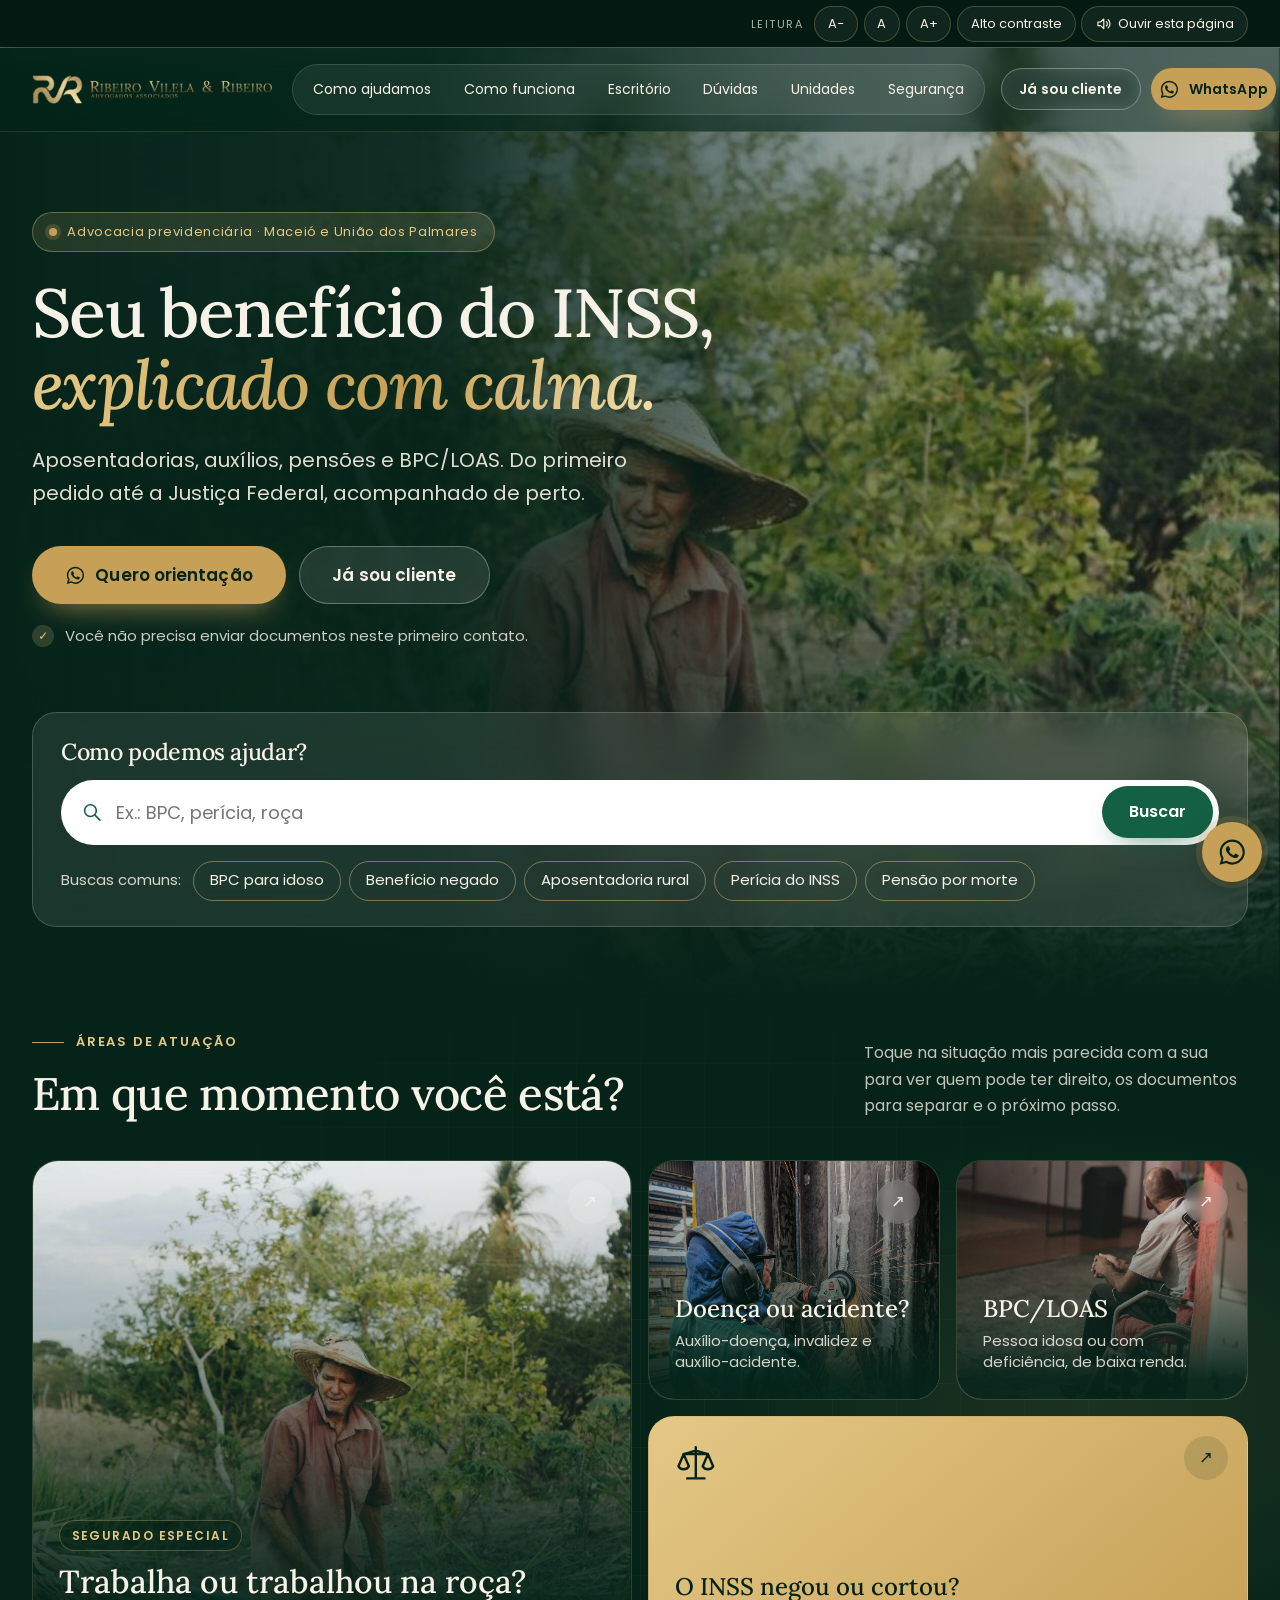
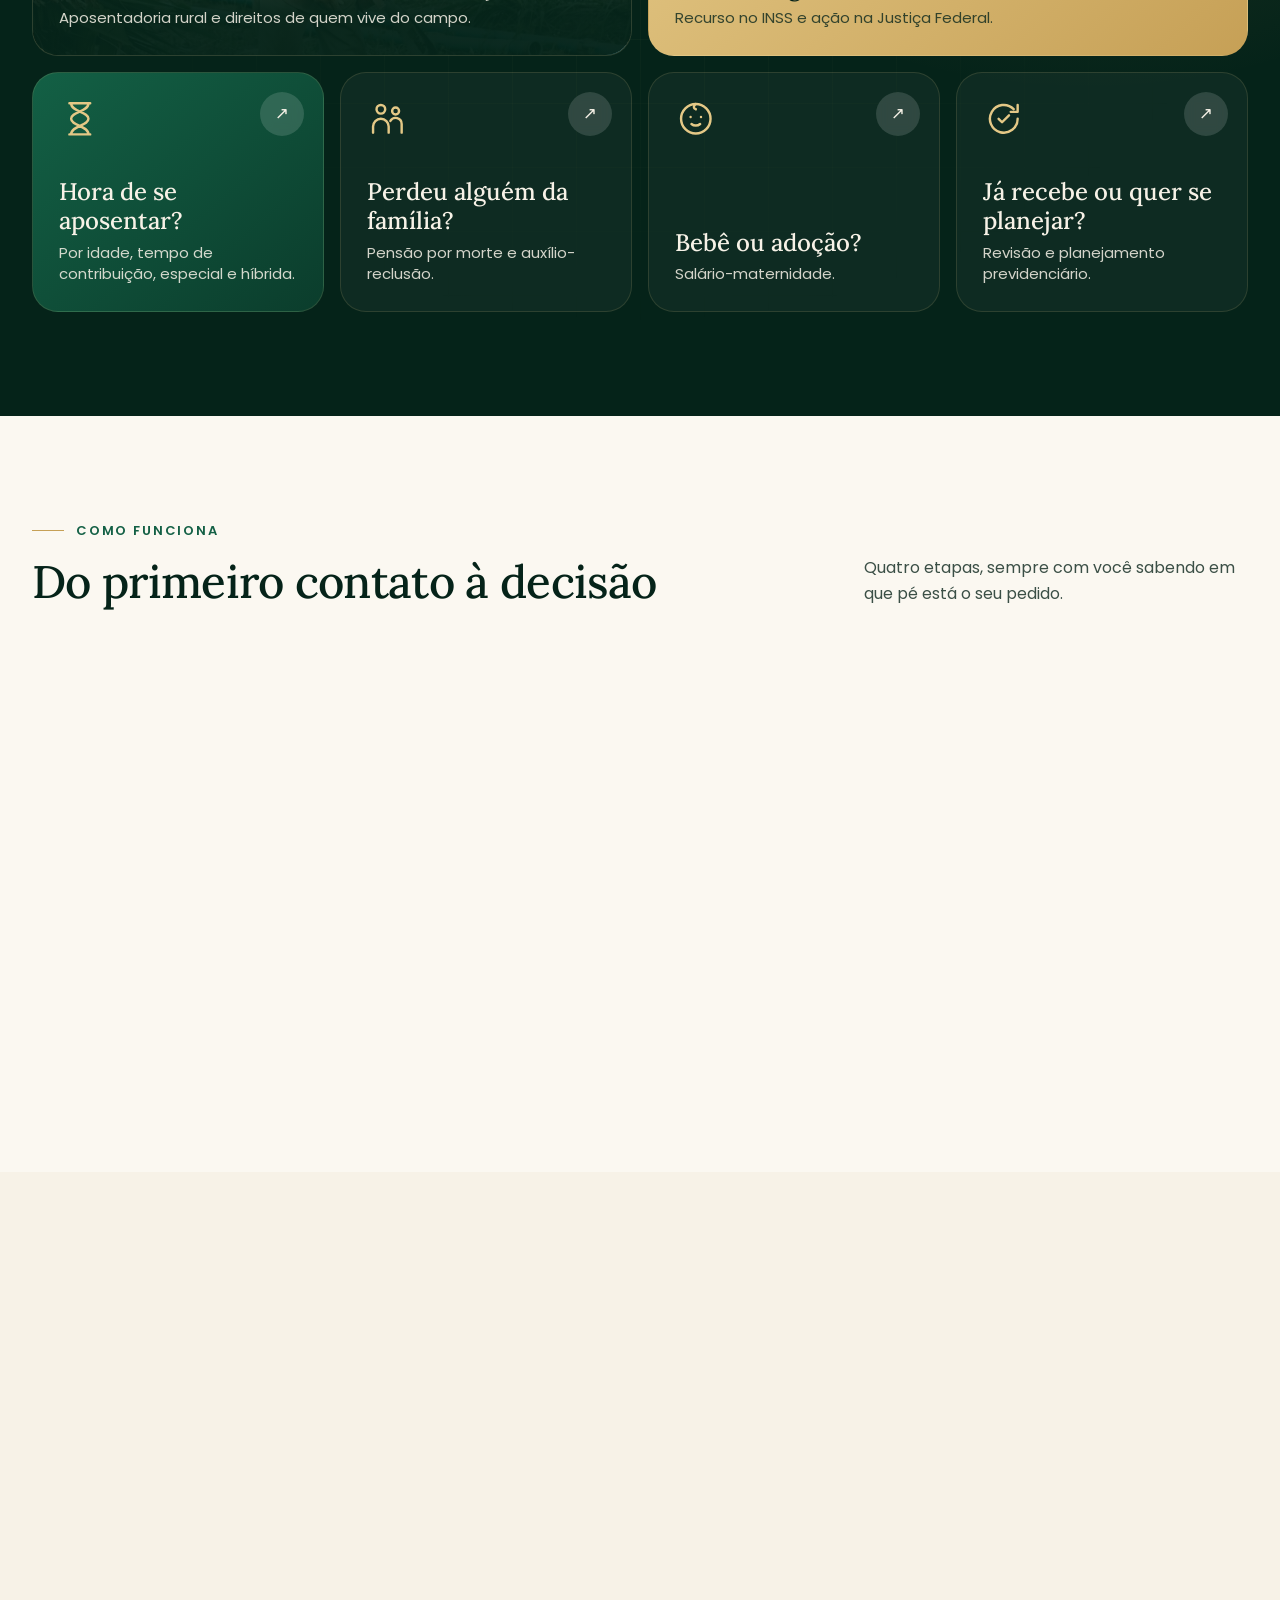
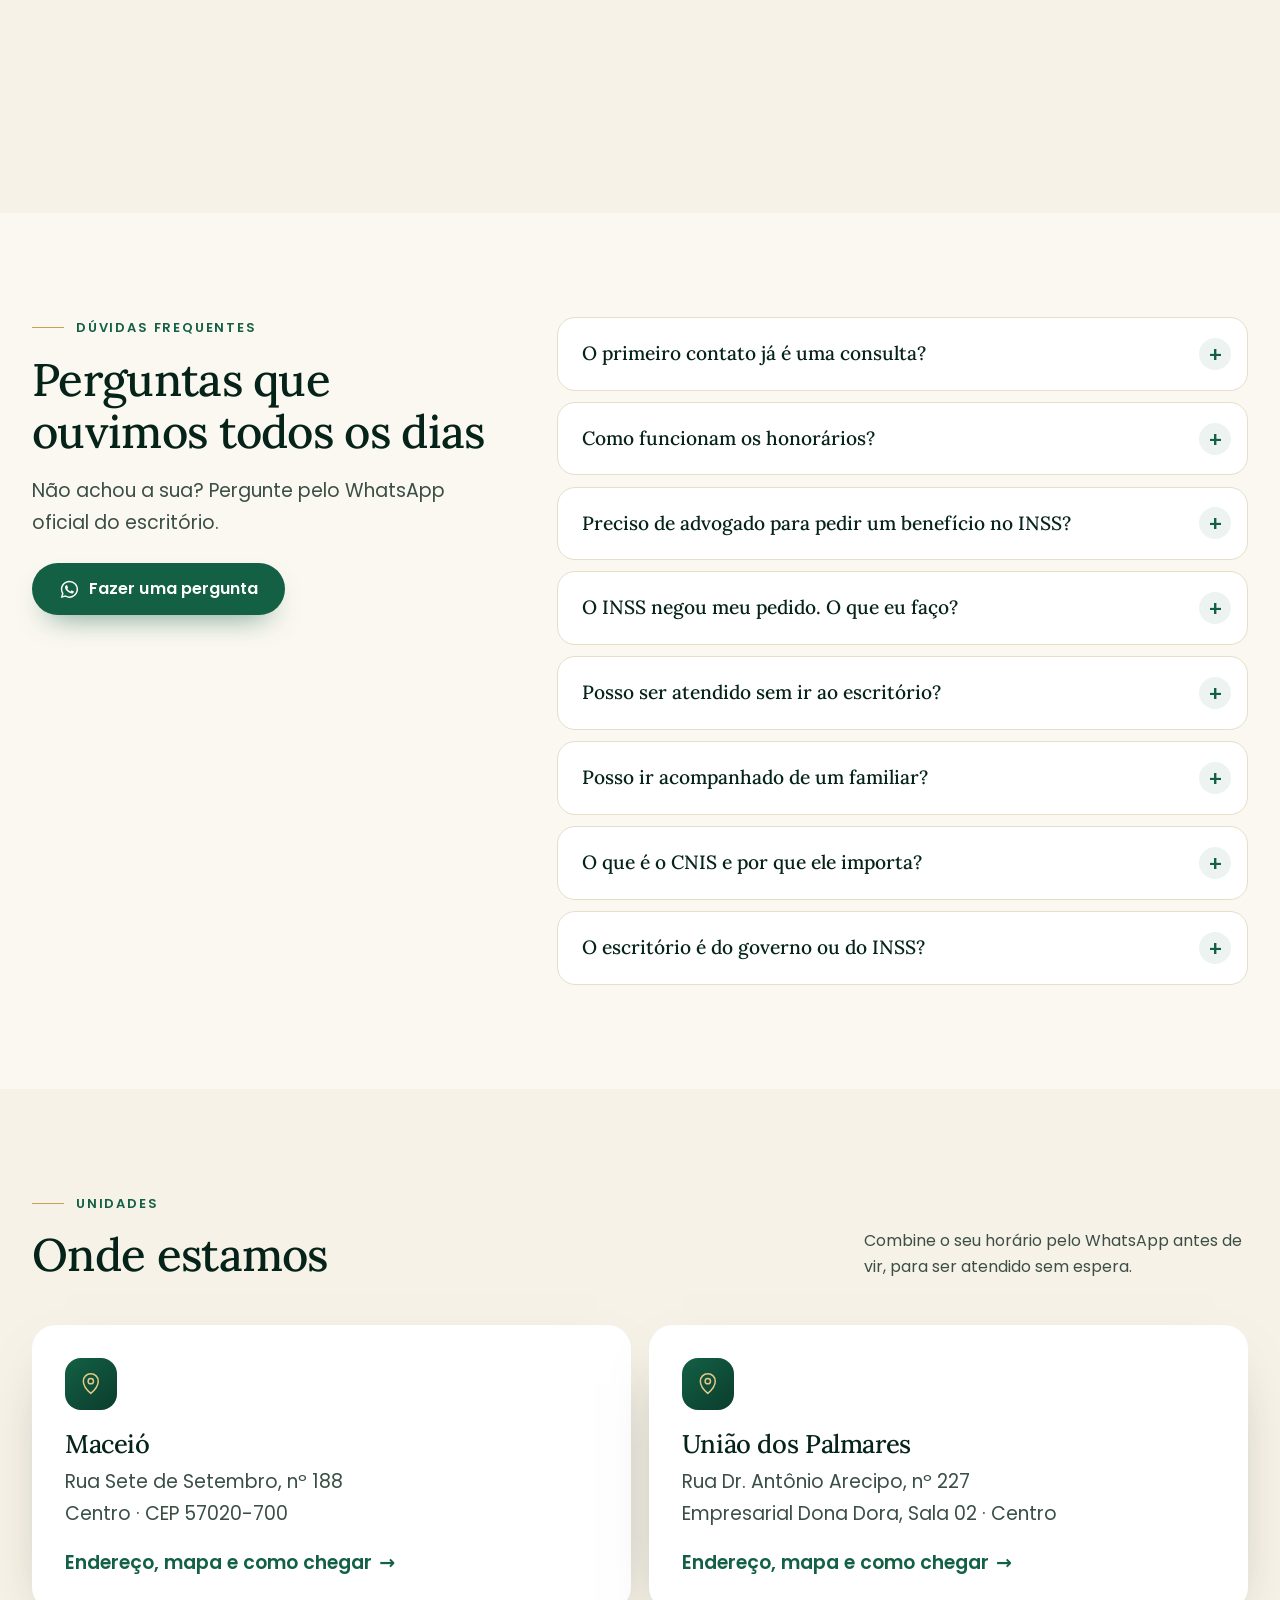
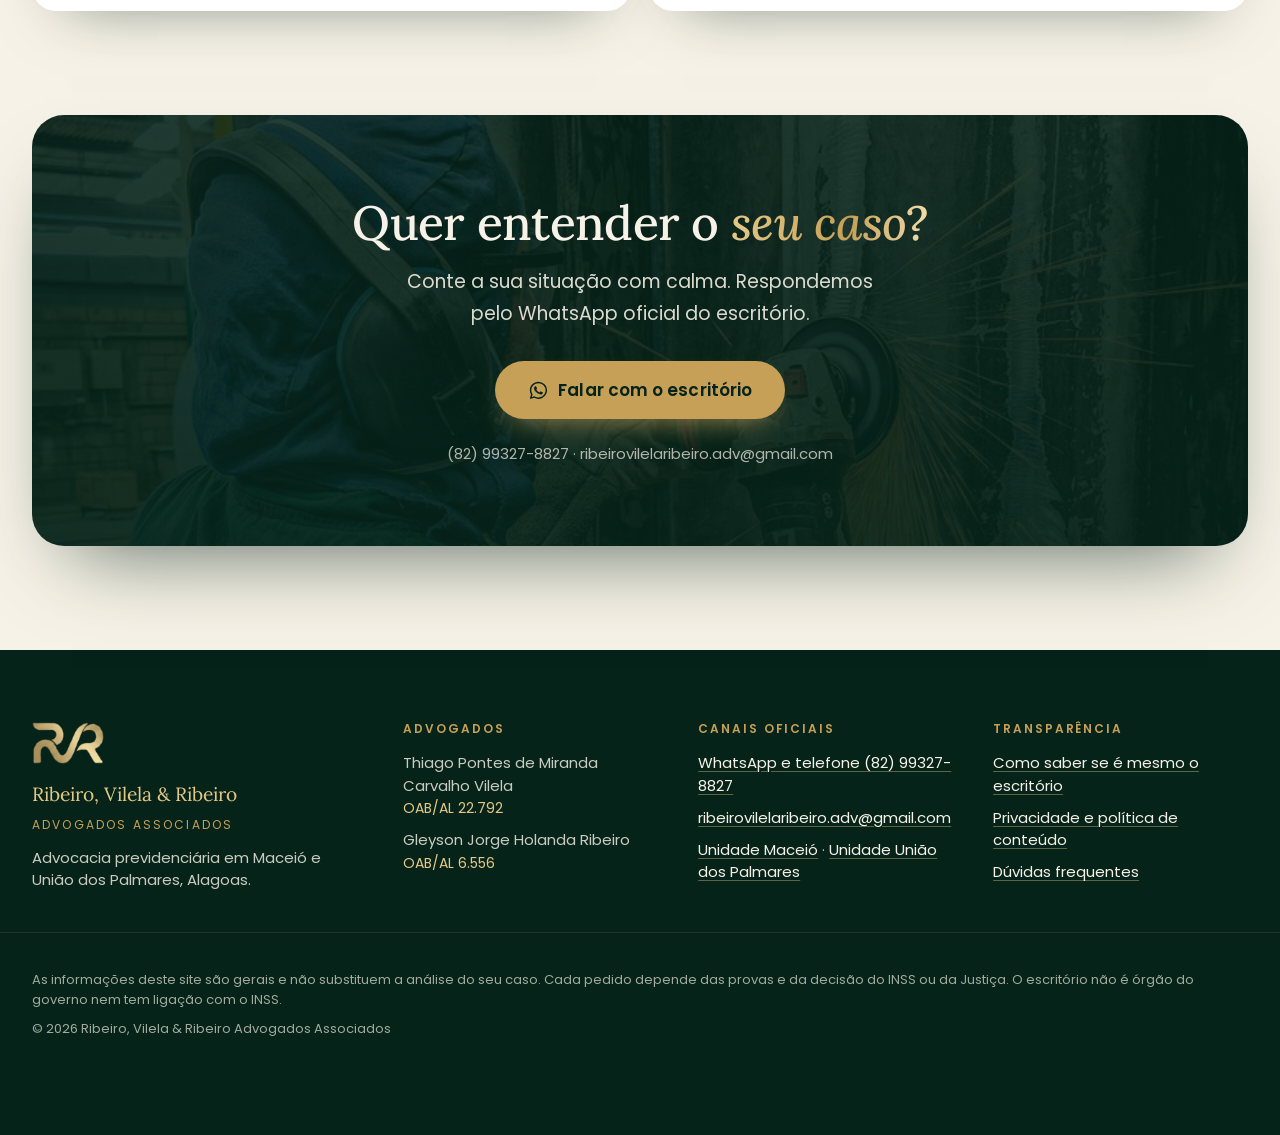
==== commit 52b61e03: "Site novo: foto em tela cheia, mosaico de situações, páginas das unidades, segurança e acessibilidad" ====
--- a/index.html
+++ b/index.html
@@ -4,367 +4,678 @@
 <meta charset="utf-8">
 <meta name="viewport" content="width=device-width, initial-scale=1">
 <title>Ribeiro, Vilela & Ribeiro · Advocacia Previdenciária em Maceió e União dos Palmares</title>
-<meta name="description" content="Escritório de direito previdenciário em Maceió e União dos Palmares (AL). Aposentadorias, BPC/LOAS, auxílio-doença, pensão por morte, salário-maternidade, revisão e planejamento junto ao INSS e à Justiça Federal.">
-<meta name="theme-color" content="#0B3D2C">
-<link rel="icon" type="image/png" href="img/favicon.png">
-<link rel="apple-touch-icon" href="img/apple-touch-icon.png">
+<meta name="description" content="Escritório de advocacia previdenciária em Maceió e União dos Palmares (AL). Aposentadorias, BPC/LOAS, auxílio-doença, pensão por morte, salário-maternidade, revisão e recursos contra negativas do INSS.">
+<meta name="theme-color" content="#052319">
+<link rel="canonical" href="https://ribeirovilelaribeiro.com.br/">
+<link rel="icon" type="image/png" href="/img/favicon.png">
+<link rel="apple-touch-icon" href="/img/apple-touch-icon.png">
 <meta property="og:type" content="website">
 <meta property="og:locale" content="pt_BR">
-<meta property="og:title" content="Ribeiro, Vilela & Ribeiro · Advocacia Previdenciária">
-<meta property="og:description" content="Aposentadorias, BPC/LOAS, auxílios e pensões junto ao INSS e à Justiça Federal. Maceió e União dos Palmares (AL).">
+<meta property="og:site_name" content="Ribeiro, Vilela & Ribeiro">
+<meta property="og:title" content="Ribeiro, Vilela & Ribeiro · Advocacia Previdenciária em Maceió e União dos Palmares">
+<meta property="og:description" content="Escritório de advocacia previdenciária em Maceió e União dos Palmares (AL). Aposentadorias, BPC/LOAS, auxílio-doença, pensão por morte, salário-maternidade, revisão e recursos contra negativas do INSS.">
 <meta property="og:url" content="https://ribeirovilelaribeiro.com.br/">
 <meta property="og:image" content="https://ribeirovilelaribeiro.com.br/img/og.jpg">
 <meta property="og:image:width" content="1200">
 <meta property="og:image:height" content="630">
 <meta name="twitter:card" content="summary_large_image">
-<link rel="canonical" href="https://ribeirovilelaribeiro.com.br/">
 <link rel="preconnect" href="https://fonts.googleapis.com">
 <link rel="preconnect" href="https://fonts.gstatic.com" crossorigin>
-<link href="https://fonts.googleapis.com/css2?family=Lora:ital,wght@0,400;0,500;0,600;1,400&family=Poppins:wght@300;400;500;600&display=swap" rel="stylesheet">
-<link rel="stylesheet" href="assets/site.css">
+<link href="https://fonts.googleapis.com/css2?family=Lora:ital,wght@0,400;0,500;0,600;1,400&family=Poppins:wght@400;500;600&display=swap" rel="stylesheet">
+<link rel="stylesheet" href="/assets/site.css">
+<script>
+  // Preferências de leitura antes de desenhar a página (evita piscar).
+  (function () {
+    var h = document.documentElement;
+    h.classList.add("js");
+    try {
+      var e = localStorage.getItem("rvr-escala"); if (e) h.style.setProperty("--escala", e);
+      if (localStorage.getItem("rvr-contraste") === "1") h.setAttribute("data-contraste", "");
+    } catch (err) {}
+  })();
+</script>
 <script type="application/ld+json">
 {
   "@context": "https://schema.org",
   "@type": "LegalService",
   "name": "Ribeiro, Vilela & Ribeiro Advogados Associados",
+  "url": "https://ribeirovilelaribeiro.com.br/",
+  "image": "https://ribeirovilelaribeiro.com.br/img/og.jpg",
   "description": "Advocacia previdenciária: aposentadorias, benefícios por incapacidade, BPC/LOAS, pensão por morte, salário-maternidade, revisão e planejamento previdenciário.",
   "telephone": "+55 82 99327-8827",
   "email": "ribeirovilelaribeiro.adv@gmail.com",
-  "areaServed": ["Maceió", "União dos Palmares", "Alagoas"],
+  "areaServed": [
+    "Maceió",
+    "União dos Palmares",
+    "Alagoas"
+  ],
   "address": [
-    {"@type": "PostalAddress", "streetAddress": "Rua Sete de Setembro, 188, Centro", "addressLocality": "Maceió", "addressRegion": "AL", "postalCode": "57020-700", "addressCountry": "BR"},
-    {"@type": "PostalAddress", "streetAddress": "Rua Dr. Antônio Arecipo, 227, Empresarial Dona Dora, Sala 02, Centro", "addressLocality": "União dos Palmares", "addressRegion": "AL", "postalCode": "57800-000", "addressCountry": "BR"}
+    {
+      "@type": "PostalAddress",
+      "streetAddress": "Rua Sete de Setembro, 188, Centro",
+      "addressLocality": "Maceió",
+      "addressRegion": "AL",
+      "postalCode": "57020-700",
+      "addressCountry": "BR"
+    },
+    {
+      "@type": "PostalAddress",
+      "streetAddress": "Rua Dr. Antônio Arecipo, 227, Empresarial Dona Dora, Sala 02, Centro",
+      "addressLocality": "União dos Palmares",
+      "addressRegion": "AL",
+      "postalCode": "57800-000",
+      "addressCountry": "BR"
+    }
   ]
 }
 </script>
 </head>
 <body>
 
-<a class="pular" href="#conteudo">Pular para o conteúdo</a>
-
-<header class="topo" id="topo">
+<nav class="pular" aria-label="Atalhos">
+  <a href="#conteudo">Ir para o conteúdo</a>
+  <a href="#menu">Ir para o menu</a>
+  <a href="#rodape">Ir para o rodapé</a>
+</nav>
+
+<div class="acess" role="region" aria-label="Ferramentas de leitura">
+  <div class="acess-in">
+    <span class="acess-rot">Leitura</span>
+    <button type="button" data-fonte="-1" aria-label="Diminuir o tamanho do texto">A−</button>
+    <button type="button" data-fonte="0" aria-label="Tamanho normal do texto">A</button>
+    <button type="button" data-fonte="1" aria-label="Aumentar o tamanho do texto">A+</button>
+    <button type="button" data-contraste-btn aria-pressed="false">Alto contraste</button>
+    <button type="button" data-ouvir aria-pressed="false">
+      <svg aria-hidden="true" viewBox="0 0 24 24"><use href="#i-som"/></svg>
+      <span>Ouvir esta página</span>
+    </button>
+  </div>
+</div>
+
+<header class="topo">
   <div class="topo-in">
-    <a class="marca" href="#inicio" aria-label="Ribeiro, Vilela & Ribeiro, início">
-      <img src="img/logo-dourado.png" alt="Ribeiro, Vilela & Ribeiro Advogados Associados" width="1200" height="145">
+    <a class="marca" href="/" aria-label="Ribeiro, Vilela & Ribeiro, página inicial">
+      <img src="/img/logo-dourado.png" alt="Ribeiro, Vilela & Ribeiro Advogados Associados" width="1200" height="145">
     </a>
-    <button class="menu-btn" type="button" aria-expanded="false" aria-controls="menu" aria-label="Abrir menu">
-      <span></span><span></span><span></span>
+    <button class="menu-btn" type="button" aria-expanded="false" aria-controls="menu">
+      <span class="menu-btn-ic" aria-hidden="true"><span></span><span></span><span></span></span>
+      <span class="menu-btn-txt">Menu</span>
     </button>
     <nav class="menu" id="menu" aria-label="Seções do site">
-      <a href="#atuacao">Atuação</a>
-      <a href="#como-funciona">Como funciona</a>
-      <a href="#escritorio">Escritório</a>
-      <a href="#duvidas">Dúvidas</a>
-      <a href="#contato">Contato</a>
-      <a class="btn btn-ouro btn-peq" href="https://wa.me/5582993278827?text=Ol%C3%A1!%20Vim%20pelo%20site%20e%20gostaria%20de%20uma%20orienta%C3%A7%C3%A3o%20sobre%20um%20benef%C3%ADcio%20do%20INSS." target="_blank" rel="noopener">WhatsApp</a>
+      <div class="menu-links">
+        <a href="/#atuacao">Como ajudamos</a>
+        <a href="/#como-funciona">Como funciona</a>
+        <a href="/#escritorio">Escritório</a>
+        <a href="/#duvidas">Dúvidas</a>
+        <a href="/#unidades">Unidades</a>
+        <a href="/seguranca">Segurança</a>
+      </div>
+      <button type="button" class="btn btn-vidro btn-peq" data-abrir="cliente">Já sou cliente</button>
+      <a class="btn btn-ouro btn-peq" href="https://wa.me/5582993278827?text=Ol%C3%A1!%20Vim%20pelo%20site%20e%20gostaria%20de%20uma%20orienta%C3%A7%C3%A3o%20sobre%20um%20benef%C3%ADcio%20do%20INSS." target="_blank" rel="noopener">
+        <svg aria-hidden="true" viewBox="0 0 24 24"><use href="#i-whats"/></svg> WhatsApp
+      </a>
     </nav>
   </div>
 </header>
 
-<main id="conteudo">
-
-  <!-- ABERTURA -->
-  <section class="hero" id="inicio">
-    <span class="canto c1"></span><span class="canto c2"></span><span class="canto c3"></span><span class="canto c4"></span>
-    <div class="hero-in">
-      <p class="sobretitulo">Direito previdenciário · Maceió e União dos Palmares</p>
-      <h1>Seu direito junto ao INSS, explicado com clareza e acompanhado de perto.</h1>
-      <p class="hero-texto">Cuidamos de aposentadorias, auxílios, pensões e do BPC/LOAS, do primeiro pedido no INSS até a Justiça Federal, quando for preciso.</p>
-      <div class="hero-acoes">
-        <a class="btn btn-ouro" href="https://wa.me/5582993278827?text=Ol%C3%A1!%20Vim%20pelo%20site%20e%20gostaria%20de%20uma%20orienta%C3%A7%C3%A3o%20sobre%20um%20benef%C3%ADcio%20do%20INSS." target="_blank" rel="noopener">
-          <svg aria-hidden="true" viewBox="0 0 24 24"><use href="#i-whats"/></svg>
-          Falar pelo WhatsApp
-        </a>
-        <a class="btn btn-linha" href="#atuacao">Ver áreas de atuação</a>
-      </div>
-    </div>
-  </section>
-
-  <!-- FAIXA -->
-  <section class="faixa" aria-label="Como trabalhamos">
-    <div class="faixa-in">
-      <div class="faixa-item">
-        <svg aria-hidden="true" viewBox="0 0 24 24"><use href="#i-local"/></svg>
-        <p><strong>Duas unidades</strong>Maceió e União dos Palmares</p>
-      </div>
-      <div class="faixa-item">
-        <svg aria-hidden="true" viewBox="0 0 24 24"><use href="#i-balanca"/></svg>
-        <p><strong>INSS e Justiça Federal</strong>Pedido administrativo e ação judicial</p>
-      </div>
-      <div class="faixa-item">
-        <svg aria-hidden="true" viewBox="0 0 24 24"><use href="#i-conversa"/></svg>
-        <p><strong>Linguagem simples</strong>Você entende cada passo do seu caso</p>
-      </div>
-    </div>
-  </section>
-
-  <!-- ATUAÇÃO -->
-  <section class="secao" id="atuacao">
-    <div class="secao-in">
-      <p class="sobretitulo escuro">Áreas de atuação</p>
-      <h2>Benefícios do INSS com que trabalhamos</h2>
-      <p class="secao-intro">Atuação exclusiva em direito previdenciário. Cada caso começa pela análise do seu histórico de contribuições e dos seus documentos.</p>
-
-      <div class="cartoes">
-        <article class="cartao">
-          <svg class="cartao-ic" aria-hidden="true" viewBox="0 0 24 24"><use href="#i-ampulheta"/></svg>
-          <h3>Aposentadorias</h3>
-          <p>Análise de qual regra se aplica a você e de quando o benefício pode ser pedido.</p>
-          <ul>
-            <li>Por idade, urbana e rural</li>
-            <li>Por tempo de contribuição e regras de transição</li>
-            <li>Especial (atividade insalubre ou perigosa)</li>
-            <li>Híbrida (tempo rural e urbano)</li>
-            <li>Da pessoa com deficiência</li>
-          </ul>
-        </article>
-
-        <article class="cartao">
-          <svg class="cartao-ic" aria-hidden="true" viewBox="0 0 24 24"><use href="#i-saude"/></svg>
-          <h3>Benefícios por incapacidade</h3>
-          <p>Para quem não consegue trabalhar por doença ou acidente, com preparo para a perícia.</p>
-          <ul>
-            <li>Auxílio-doença (incapacidade temporária)</li>
-            <li>Aposentadoria por invalidez (incapacidade permanente)</li>
-            <li>Auxílio-acidente</li>
-          </ul>
-        </article>
-
-        <article class="cartao">
-          <svg class="cartao-ic" aria-hidden="true" viewBox="0 0 24 24"><use href="#i-maos"/></svg>
-          <h3>BPC/LOAS</h3>
-          <p>Benefício assistencial para a pessoa idosa ou com deficiência em situação de baixa renda familiar, mesmo sem ter contribuído.</p>
-          <ul>
-            <li>Pedido e acompanhamento no INSS</li>
-            <li>Avaliação social e perícia</li>
-            <li>Ação judicial após negativa</li>
-          </ul>
-        </article>
-
-        <article class="cartao">
-          <svg class="cartao-ic" aria-hidden="true" viewBox="0 0 24 24"><use href="#i-familia"/></svg>
-          <h3>Pensões e auxílio-reclusão</h3>
-          <p>Proteção da família quando o segurado falece ou é recolhido à prisão.</p>
-          <ul>
-            <li>Pensão por morte</li>
-            <li>Auxílio-reclusão</li>
-            <li>Comprovação de dependência e de união estável</li>
-          </ul>
-        </article>
-
-        <article class="cartao">
-          <svg class="cartao-ic" aria-hidden="true" viewBox="0 0 24 24"><use href="#i-bebe"/></svg>
-          <h3>Salário-maternidade</h3>
-          <p>Para mães e pais adotantes, inclusive trabalhadoras rurais, autônomas e desempregadas que mantêm a qualidade de segurada.</p>
-          <ul>
-            <li>Parto, adoção e guarda judicial</li>
-            <li>Seguradas rurais e contribuintes individuais</li>
-          </ul>
-        </article>
-
-        <article class="cartao">
-          <svg class="cartao-ic" aria-hidden="true" viewBox="0 0 24 24"><use href="#i-documento"/></svg>
-          <h3>Revisão e planejamento</h3>
-          <p>Conferência de benefícios já concedidos e orientação para quem ainda vai se aposentar.</p>
-          <ul>
-            <li>Revisão do valor do benefício</li>
-            <li>Planejamento previdenciário</li>
-            <li>Acerto do CNIS (cadastro de contribuições)</li>
-          </ul>
-        </article>
-      </div>
-    </div>
-  </section>
-
-  <!-- COMO FUNCIONA -->
-  <section class="secao secao-verde" id="como-funciona">
-    <span class="canto c1"></span><span class="canto c2"></span><span class="canto c3"></span><span class="canto c4"></span>
-    <div class="secao-in">
-      <p class="sobretitulo">Como funciona</p>
-      <h2>Do primeiro contato à decisão</h2>
-      <ol class="etapas">
-        <li>
-          <span class="etapa-n">1</span>
-          <h3>Primeira conversa</h3>
-          <p>Você conta sua situação pelo WhatsApp ou em uma das unidades. Explicamos quais caminhos existem.</p>
-        </li>
-        <li>
-          <span class="etapa-n">2</span>
-          <h3>Análise dos documentos</h3>
-          <p>Conferimos o CNIS, a carteira de trabalho, laudos e demais provas, e indicamos o que ainda falta reunir.</p>
-        </li>
-        <li>
-          <span class="etapa-n">3</span>
-          <h3>Pedido no INSS</h3>
-          <p>Fazemos o requerimento e acompanhamos exigências, perícias e avaliações até a decisão.</p>
-        </li>
-        <li>
-          <span class="etapa-n">4</span>
-          <h3>Recurso ou ação judicial</h3>
-          <p>Se o pedido for negado, avaliamos o recurso administrativo ou a ação na Justiça Federal.</p>
-        </li>
-      </ol>
-    </div>
-  </section>
-
-  <!-- ESCRITÓRIO -->
-  <section class="secao" id="escritorio">
-    <div class="secao-in escritorio">
-      <div class="escritorio-texto">
-        <p class="sobretitulo escuro">O escritório</p>
-        <h2>Ribeiro, Vilela & Ribeiro Advogados Associados</h2>
-        <p>Somos um escritório dedicado ao direito previdenciário, com unidades em Maceió e em União dos Palmares. Atendemos trabalhadores urbanos e rurais, pessoas com deficiência, famílias e aposentados que precisam de orientação diante do INSS.</p>
-        <p>Nosso trabalho é tornar o processo compreensível: explicar o que a lei exige, organizar as provas e acompanhar cada etapa, no INSS e na Justiça Federal.</p>
-      </div>
-      <div class="advogados">
-        <article class="advogado">
-          <span class="advogado-ini" aria-hidden="true">TV</span>
-          <div>
-            <h3>Thiago Vilela</h3>
-            <p>Thiago Pontes de Miranda Carvalho Vilela</p>
-            <p class="oab">OAB/AL 22.792</p>
-          </div>
-        </article>
-        <article class="advogado">
-          <span class="advogado-ini" aria-hidden="true">GR</span>
-          <div>
-            <h3>Gleyson Ribeiro</h3>
-            <p>Gleyson Jorge Holanda Ribeiro</p>
-            <p class="oab">OAB/AL 6.556</p>
-          </div>
-        </article>
-      </div>
-    </div>
-  </section>
-
-  <!-- DÚVIDAS -->
-  <section class="secao secao-creme" id="duvidas">
-    <div class="secao-in estreita">
-      <p class="sobretitulo escuro">Dúvidas frequentes</p>
-      <h2>Perguntas que ouvimos todos os dias</h2>
-
-      <div class="duvidas">
-        <details>
-          <summary>Preciso de advogado para pedir um benefício no INSS?</summary>
-          <p>Não é obrigatório. O pedido pode ser feito pelo Meu INSS ou pelo telefone 135. O acompanhamento de um advogado ajuda a escolher o benefício certo, reunir as provas antes do pedido e reduzir o risco de negativa por falta de documento.</p>
-        </details>
-        <details>
-          <summary>O INSS negou meu pedido. O que eu faço?</summary>
-          <p>A negativa não encerra o assunto. É possível apresentar recurso administrativo ou entrar com ação na Justiça Federal, conforme o caso. O recurso tem prazo, por isso vale procurar orientação logo que a carta de indeferimento chegar.</p>
-        </details>
-        <details>
-          <summary>Que documentos levo na primeira conversa?</summary>
-          <p>Documento com foto, CPF, comprovante de residência, carteiras de trabalho e, se houver, a carta do INSS. Para benefícios por incapacidade, traga laudos, exames e receitas. Para casos rurais, documentos que mostrem o trabalho no campo. Se faltar algo, orientamos como conseguir.</p>
-        </details>
-        <details>
-          <summary>Quem trabalha na roça tem direito à aposentadoria?</summary>
-          <p>O trabalhador rural em regime de economia familiar (segurado especial) pode se aposentar comprovando o tempo de atividade no campo, mesmo sem ter pago carnê. A prova é feita com documentos e, quando necessário, com testemunhas.</p>
-        </details>
-        <details>
-          <summary>O que é o CNIS e por que ele importa?</summary>
-          <p>É o cadastro do INSS com seus vínculos de trabalho e contribuições. Erros ou vínculos faltando no CNIS diminuem o tempo de contribuição e o valor do benefício. Conferir e corrigir esse cadastro costuma ser o primeiro passo.</p>
-        </details>
-        <details>
-          <summary>Já sou aposentado. Vale a pena revisar o benefício?</summary>
-          <p>Depende do caso. Há revisões que dependem de prazo e outras que não cabem mais. A análise da carta de concessão e do CNIS mostra se existe algo a corrigir.</p>
-        </details>
-      </div>
-    </div>
-  </section>
-
-  <!-- INSTAGRAM -->
-  <section class="secao" id="conteudos">
-    <div class="secao-in estreita centro">
-      <p class="sobretitulo escuro">No Instagram</p>
-      <h2>Conteúdos que já explicamos por lá</h2>
-      <ul class="temas">
-        <li>Aposentadoria por idade</li>
-        <li>Aposentadoria por tempo de contribuição</li>
-        <li>Auxílio-doença × invalidez</li>
-        <li>BPC/LOAS</li>
-        <li>Pensão por morte</li>
-        <li>Salário-maternidade</li>
-        <li>Auxílio-acidente</li>
-        <li>Auxílio-reclusão</li>
-        <li>Aposentadoria especial</li>
-        <li>Aposentadoria rural</li>
-        <li>Aposentadoria da pessoa com deficiência</li>
-      </ul>
-      <a class="btn btn-verde" data-instagram href="#" target="_blank" rel="noopener" hidden>
-        <svg aria-hidden="true" viewBox="0 0 24 24"><use href="#i-insta"/></svg>
-        <span>Seguir no Instagram</span>
+<main id="conteudo" tabindex="-1">
+<!-- ABERTURA -->
+<section class="hero sob-topo">
+  <div class="hero-in">
+    <p class="chip">Advocacia previdenciária · Maceió e União dos Palmares</p>
+    <h1>Seu benefício do INSS, <em>explicado com calma.</em></h1>
+    <p class="hero-texto">Aposentadorias, auxílios, pensões e BPC/LOAS. Do primeiro pedido até a Justiça Federal, acompanhado de perto.</p>
+    <div class="hero-acoes">
+      <a class="btn btn-ouro btn-grande" href="https://wa.me/5582993278827?text=Ol%C3%A1!%20Vim%20pelo%20site%20e%20gostaria%20de%20uma%20orienta%C3%A7%C3%A3o%20sobre%20um%20benef%C3%ADcio%20do%20INSS." target="_blank" rel="noopener">
+        <svg aria-hidden="true" viewBox="0 0 24 24"><use href="#i-whats"/></svg>
+        Quero orientação
       </a>
-    </div>
-  </section>
-
-  <!-- CONTATO -->
-  <section class="secao secao-verde" id="contato">
-    <span class="canto c1"></span><span class="canto c2"></span><span class="canto c3"></span><span class="canto c4"></span>
-    <div class="secao-in">
-      <p class="sobretitulo">Contato</p>
-      <h2>Fale com o escritório</h2>
-      <div class="contato">
-        <div class="contato-principal">
-          <a class="contato-linha" href="https://wa.me/5582993278827?text=Ol%C3%A1!%20Vim%20pelo%20site%20e%20gostaria%20de%20uma%20orienta%C3%A7%C3%A3o%20sobre%20um%20benef%C3%ADcio%20do%20INSS." target="_blank" rel="noopener">
-            <svg aria-hidden="true" viewBox="0 0 24 24"><use href="#i-whats"/></svg>
-            <span><small>Telefone e WhatsApp</small>(82) 99327-8827</span>
-          </a>
-          <a class="contato-linha" href="mailto:ribeirovilelaribeiro.adv@gmail.com">
-            <svg aria-hidden="true" viewBox="0 0 24 24"><use href="#i-email"/></svg>
-            <span><small>E-mail</small>ribeirovilelaribeiro.adv<wbr>@gmail.com</span>
-          </a>
+      <button type="button" class="btn btn-vidro btn-grande" data-abrir="cliente">Já sou cliente</button>
+    </div>
+    <p class="hero-calma">Você não precisa enviar documentos neste primeiro contato.</p>
+  </div>
+
+  <div class="busca" id="ajuda">
+    <div class="busca-card">
+      <h2 id="busca-tit">Como podemos ajudar?</h2>
+      <form class="busca-campo" role="search" data-busca-form>
+        <svg aria-hidden="true" viewBox="0 0 24 24"><use href="#i-busca"/></svg>
+        <label class="so-leitor" for="busca">Escreva o que você procura</label>
+        <input id="busca" type="search" placeholder="Ex.: BPC, perícia, roça" autocomplete="off">
+        <button type="submit" class="btn btn-verde">Buscar</button>
+      </form>
+      <p class="busca-sug"><span>Buscas comuns:</span>
+        <button type="button" data-sugestao="BPC">BPC para idoso</button>
+        <button type="button" data-sugestao="negou">Benefício negado</button>
+        <button type="button" data-sugestao="roça">Aposentadoria rural</button>
+        <button type="button" data-sugestao="perícia">Perícia do INSS</button>
+        <button type="button" data-sugestao="pensão">Pensão por morte</button>
+      </p>
+      <p class="busca-resultado" aria-live="polite" data-busca-resultado></p>
+    </div>
+  </div>
+</section>
+
+<!-- MOSAICO DAS SITUAÇÕES -->
+<section class="mosaico" id="atuacao" aria-labelledby="momentos-tit">
+  <div class="secao-in">
+    <div class="cab">
+      <div>
+        <p class="rotulo rotulo-claro">Áreas de atuação</p>
+        <h2 id="momentos-tit">Em que momento você está?</h2>
+      </div>
+      <p>Toque na situação mais parecida com a sua para ver quem pode ter direito, os documentos para separar e o próximo passo.</p>
+    </div>
+
+    <div class="bento">
+      <button type="button" class="tile tile-foto a-roca revelar" style="--foto:url(/img/fotos/rural.jpg)" data-momento="m-roca"
+        data-busca="roça roca rural campo lavrador agricultor segurado especial sindicato pescador aposentadoria rural">
+        <span class="tile-seta" aria-hidden="true">↗</span>
+        <span class="tile-rot">Segurado especial</span>
+        <strong>Trabalha ou trabalhou na roça?</strong>
+        <small>Aposentadoria rural e direitos de quem vive do campo.</small>
+      </button>
+      <button type="button" class="tile tile-foto a-doenca revelar" style="--foto:url(/img/fotos/trabalhador.jpg)" data-momento="m-doenca"
+        data-busca="doença doente acidente incapacidade auxílio-doença auxilio doenca invalidez auxílio-acidente perícia pericia laudo trabalhar">
+        <span class="tile-seta" aria-hidden="true">↗</span>
+        <strong>Doença ou acidente?</strong>
+        <small>Auxílio-doença, invalidez e auxílio-acidente.</small>
+      </button>
+      <button type="button" class="tile tile-foto a-bpc revelar" style="--foto:url(/img/fotos/cadeira.jpg)" data-momento="m-bpc"
+        data-busca="bpc loas idoso idosa deficiência deficiencia baixa renda cadúnico cadunico assistencial">
+        <span class="tile-seta" aria-hidden="true">↗</span>
+        <strong>BPC/LOAS</strong>
+        <small>Pessoa idosa ou com deficiência, de baixa renda.</small>
+      </button>
+      <button type="button" class="tile tile-ouro a-negou revelar" data-momento="m-negou"
+        data-busca="negou negado negada negativa indeferido indeferimento recurso justiça justica federal ação acao processo cortado cessado">
+        <span class="tile-seta" aria-hidden="true">↗</span>
+        <svg class="tile-ic" aria-hidden="true" viewBox="0 0 24 24"><use href="#i-balanca"/></svg>
+        <strong>O INSS negou ou cortou?</strong>
+        <small>Recurso no INSS e ação na Justiça Federal.</small>
+      </button>
+      <button type="button" class="tile tile-verde a-apos revelar" data-momento="m-apos"
+        data-busca="idade aposentar aposentadoria tempo contribuição contribuicao especial insalubre perigosa híbrida hibrida deficiência transição">
+        <span class="tile-seta" aria-hidden="true">↗</span>
+        <svg class="tile-ic" aria-hidden="true" viewBox="0 0 24 24"><use href="#i-ampulheta"/></svg>
+        <strong>Hora de se aposentar?</strong>
+        <small>Por idade, tempo de contribuição, especial e híbrida.</small>
+      </button>
+      <button type="button" class="tile tile-vidro a-pensao revelar" data-momento="m-pensao"
+        data-busca="pensão pensao morte faleceu falecimento viúva viuva viúvo união estável uniao reclusão reclusao preso prisão">
+        <span class="tile-seta" aria-hidden="true">↗</span>
+        <svg class="tile-ic" aria-hidden="true" viewBox="0 0 24 24"><use href="#i-familia"/></svg>
+        <strong>Perdeu alguém da família?</strong>
+        <small>Pensão por morte e auxílio-reclusão.</small>
+      </button>
+      <button type="button" class="tile tile-vidro a-mater revelar" data-momento="m-mater"
+        data-busca="salário-maternidade salario maternidade bebê bebe gravidez grávida gravida parto adoção adocao guarda mãe mae pai">
+        <span class="tile-seta" aria-hidden="true">↗</span>
+        <svg class="tile-ic" aria-hidden="true" viewBox="0 0 24 24"><use href="#i-bebe"/></svg>
+        <strong>Bebê ou adoção?</strong>
+        <small>Salário-maternidade.</small>
+      </button>
+      <button type="button" class="tile tile-vidro a-revisao revelar" data-momento="m-revisao"
+        data-busca="revisão revisao aposentado valor errado cnis planejamento planejar carta de concessão">
+        <span class="tile-seta" aria-hidden="true">↗</span>
+        <svg class="tile-ic" aria-hidden="true" viewBox="0 0 24 24"><use href="#i-revisao"/></svg>
+        <strong>Já recebe ou quer se planejar?</strong>
+        <small>Revisão e planejamento previdenciário.</small>
+      </button>
+    </div>
+  </div>
+</section>
+
+<!-- DETALHE DE CADA SITUAÇÃO (abre por cima da página) -->
+<dialog class="janela janela-momento" id="janela-momento" aria-labelledby="momento-tit">
+  <form method="dialog" class="janela-fechar"><button aria-label="Fechar">×</button></form>
+
+  <article class="momento-art" id="m-doenca" hidden>
+    <p class="rotulo">Auxílio-doença, aposentadoria por invalidez e auxílio-acidente</p>
+    <h2>Uma doença ou acidente impede você de trabalhar?</h2>
+    <div class="momento-grade">
+      <div>
+        <h3>Quem pode ter direito</h3>
+        <p>Quem é segurado do INSS, ou seja, contribui ou contribuiu há pouco tempo, e ficou sem condições de trabalhar por doença ou acidente. Quem ficou com sequela de acidente que reduz a capacidade de trabalho pode ter direito ao auxílio-acidente.</p>
+        <h3>Próximo passo</h3>
+        <p>O INSS marca uma perícia médica. Ajudamos a organizar a documentação médica antes dela, porque é o que o perito vai analisar.</p>
+      </div>
+      <div>
+        <h3>Documentos para separar</h3>
+        <ul class="lista-docs">
+          <li>Documento com foto e CPF</li>
+          <li>Laudos e atestados médicos, de preferência com o CID da doença</li>
+          <li>Exames, receitas e relatórios de internação</li>
+          <li>Carteira de trabalho ou carnês de contribuição</li>
+          <li>Carta do INSS, se o pedido já tiver sido feito</li>
+        </ul>
+      </div>
+    </div>
+  </article>
+
+  <article class="momento-art" id="m-apos" hidden>
+    <p class="rotulo">Por idade, por tempo de contribuição, especial, híbrida e da pessoa com deficiência</p>
+    <h2>Chegou a hora de se aposentar?</h2>
+    <div class="momento-grade">
+      <div>
+        <h3>Quem pode ter direito</h3>
+        <p>Quem atinge a idade mínima e o tempo de contribuição definidos em lei, ou se encaixa numa das regras de transição. Quem trabalhou exposto a agentes nocivos à saúde, ou tem deficiência, pode ter regras próprias.</p>
+        <h3>Próximo passo</h3>
+        <p>Analisamos o seu CNIS, o cadastro de contribuições do INSS, para conferir se está completo e descobrir qual regra é a melhor para você.</p>
+      </div>
+      <div>
+        <h3>Documentos para separar</h3>
+        <ul class="lista-docs">
+          <li>Documento com foto e CPF</li>
+          <li>Todas as carteiras de trabalho, inclusive as antigas</li>
+          <li>Carnês e comprovantes de contribuição</li>
+          <li>PPP e laudos da empresa, se trabalhou em atividade insalubre ou perigosa</li>
+          <li>Documentos de trabalho rural, se já trabalhou na roça</li>
+        </ul>
+      </div>
+    </div>
+  </article>
+
+  <article class="momento-art" id="m-roca" hidden>
+    <p class="rotulo">Aposentadoria rural e outros benefícios do segurado especial</p>
+    <h2>Trabalha ou trabalhou na roça?</h2>
+    <div class="momento-grade">
+      <div>
+        <h3>Quem pode ter direito</h3>
+        <p>Quem trabalha no campo em regime de economia familiar, o chamado segurado especial, pode ter direito a benefícios do INSS mesmo sem ter pago carnê. O que conta é provar o tempo de atividade rural.</p>
+        <h3>Próximo passo</h3>
+        <p>Montamos a autodeclaração e organizamos as provas por período. Quando os documentos não bastam, a prova pode ser completada com testemunhas.</p>
+      </div>
+      <div>
+        <h3>Documentos para separar</h3>
+        <ul class="lista-docs">
+          <li>Documento com foto e CPF</li>
+          <li>Certidões de casamento e de nascimento dos filhos que indiquem a profissão de lavrador ou agricultor</li>
+          <li>Notas de venda da produção, ITR, CCIR, contrato de arrendamento ou comodato</li>
+          <li>Declaração do sindicato rural e cadastro da agricultura familiar (CAF)</li>
+          <li>Fichas de escola, posto de saúde ou outros papéis que mostrem a moradia no campo</li>
+        </ul>
+      </div>
+    </div>
+  </article>
+
+  <article class="momento-art" id="m-bpc" hidden>
+    <p class="rotulo">BPC/LOAS, o benefício assistencial</p>
+    <h2>Pessoa idosa ou com deficiência, em família de baixa renda?</h2>
+    <div class="momento-grade">
+      <div>
+        <h3>Quem pode ter direito</h3>
+        <p>A pessoa com 65 anos ou mais, ou a pessoa com deficiência de longo prazo, de qualquer idade, cuja família tem renda baixa pelos critérios da lei. Não é preciso ter contribuído para o INSS.</p>
+        <h3>Próximo passo</h3>
+        <p>O INSS faz uma avaliação social e, no caso de deficiência, também uma perícia. Ajudamos a preparar as duas etapas.</p>
+      </div>
+      <div>
+        <h3>Documentos para separar</h3>
+        <ul class="lista-docs">
+          <li>Inscrição no CadÚnico atualizada, que é obrigatória</li>
+          <li>Documento com foto e CPF de todas as pessoas da casa</li>
+          <li>Comprovante de residência</li>
+          <li>Laudos, exames e relatórios médicos, no caso de deficiência</li>
+          <li>Comprovantes de renda e de gastos da família, se houver</li>
+        </ul>
+      </div>
+    </div>
+  </article>
+
+  <article class="momento-art" id="m-pensao" hidden>
+    <p class="rotulo">Pensão por morte e auxílio-reclusão</p>
+    <h2>Perdeu alguém da família, ou um familiar foi preso?</h2>
+    <div class="momento-grade">
+      <div>
+        <h3>Quem pode ter direito</h3>
+        <p>Os dependentes de quem era segurado do INSS: cônjuge ou companheiro, filhos e, em alguns casos, pais ou irmãos. Na união estável, é preciso provar a convivência.</p>
+        <h3>Próximo passo</h3>
+        <p>Conferimos se a pessoa ainda era segurada e organizamos as provas da dependência antes de fazer o pedido.</p>
+      </div>
+      <div>
+        <h3>Documentos para separar</h3>
+        <ul class="lista-docs">
+          <li>Certidão de óbito ou certidão de recolhimento à prisão</li>
+          <li>Certidão de casamento ou de nascimento dos filhos</li>
+          <li>Provas de união estável: mesmo endereço, conta conjunta, filhos em comum, fotos</li>
+          <li>Carteira de trabalho e documentos de contribuição de quem faleceu ou foi preso</li>
+          <li>Documento com foto e CPF de quem vai pedir</li>
+        </ul>
+      </div>
+    </div>
+  </article>
+
+  <article class="momento-art" id="m-mater" hidden>
+    <p class="rotulo">Salário-maternidade</p>
+    <h2>Vai ter um bebê ou adotou uma criança?</h2>
+    <div class="momento-grade">
+      <div>
+        <h3>Quem pode ter direito</h3>
+        <p>Empregadas, autônomas, MEI, trabalhadoras rurais e também quem está desempregada mas ainda mantém a qualidade de segurada. Na adoção ou guarda para adoção, o pai também pode ter direito.</p>
+        <h3>Próximo passo</h3>
+        <p>Verificamos se a qualidade de segurada estava mantida na data do parto ou da adoção e fazemos o pedido.</p>
+      </div>
+      <div>
+        <h3>Documentos para separar</h3>
+        <ul class="lista-docs">
+          <li>Certidão de nascimento da criança ou termo de guarda ou adoção</li>
+          <li>Documento com foto e CPF</li>
+          <li>Carteira de trabalho ou comprovantes de contribuição</li>
+          <li>Provas do trabalho no campo, no caso de trabalhadora rural</li>
+        </ul>
+      </div>
+    </div>
+  </article>
+
+  <article class="momento-art" id="m-revisao" hidden>
+    <p class="rotulo">Revisão do benefício e planejamento previdenciário</p>
+    <h2>Já recebe benefício ou quer se planejar?</h2>
+    <div class="momento-grade">
+      <div>
+        <h3>Quem pode ter direito</h3>
+        <p>Quem já recebe e desconfia que o valor ficou errado, por exemplo por vínculos que faltaram no cálculo. E quem ainda vai se aposentar e quer saber quando e como fazer o pedido.</p>
+        <h3>Próximo passo</h3>
+        <p>Algumas revisões têm prazo e outras não cabem mais. A análise da carta de concessão e do CNIS mostra se existe algo a corrigir.</p>
+      </div>
+      <div>
+        <h3>Documentos para separar</h3>
+        <ul class="lista-docs">
+          <li>Carta de concessão do benefício</li>
+          <li>Extrato do CNIS, que pode ser tirado no Meu INSS</li>
+          <li>Carteiras de trabalho e carnês</li>
+        </ul>
+      </div>
+    </div>
+  </article>
+
+  <article class="momento-art" id="m-negou" hidden>
+    <p class="rotulo">Recurso administrativo e ação na Justiça Federal</p>
+    <h2>O INSS negou ou cortou o seu benefício?</h2>
+    <div class="momento-grade">
+      <div>
+        <h3>O que pode ser feito</h3>
+        <p>A negativa não encerra o assunto. Conforme o caso, cabe recurso no próprio INSS ou ação na Justiça Federal. O recurso tem prazo curto, por isso procure orientação logo que a carta chegar.</p>
+        <h3>Próximo passo</h3>
+        <p>Lemos o motivo da negativa no processo do INSS e indicamos o caminho mais adequado para o seu caso.</p>
+      </div>
+      <div>
+        <h3>Documentos para separar</h3>
+        <ul class="lista-docs">
+          <li>Carta de indeferimento ou de cessação do benefício</li>
+          <li>Número do pedido (protocolo) no INSS</li>
+          <li>Todos os documentos que foram apresentados no pedido</li>
+          <li>Laudos e exames novos, se o caso for de saúde</li>
+        </ul>
+      </div>
+    </div>
+  </article>
+
+  <div class="janela-acoes">
+    <a class="btn btn-verde" href="https://wa.me/5582993278827?text=Ol%C3%A1!%20Vim%20pelo%20site%20e%20gostaria%20de%20uma%20orienta%C3%A7%C3%A3o%20sobre%20um%20benef%C3%ADcio%20do%20INSS." target="_blank" rel="noopener">
+      <svg aria-hidden="true" viewBox="0 0 24 24"><use href="#i-whats"/></svg> Falar sobre isso no WhatsApp
+    </a>
+    <button type="button" class="btn btn-linha" data-imprimir>
+      <svg aria-hidden="true" viewBox="0 0 24 24"><use href="#i-imprimir"/></svg> Imprimir a lista
+    </button>
+  </div>
+</dialog>
+
+<!-- COMO FUNCIONA -->
+<section class="secao" id="como-funciona" aria-labelledby="etapas-tit">
+  <div class="secao-in">
+    <div class="cab cab-claro">
+      <div>
+        <p class="rotulo">Como funciona</p>
+        <h2 id="etapas-tit">Do primeiro contato à decisão</h2>
+      </div>
+      <p>Quatro etapas, sempre com você sabendo em que pé está o seu pedido.</p>
+    </div>
+    <ol class="etapas">
+      <li class="revelar">
+        <span class="etapa-n">01</span>
+        <h3>Primeira conversa</h3>
+        <p>Você conta a sua situação pelo WhatsApp, por telefone ou numa das unidades. Explicamos quais caminhos existem.</p>
+        <p class="etapa-leve"><strong>O que ter em mãos:</strong> nada obrigatório. Se tiver, a carta do INSS ajuda.</p>
+      </li>
+      <li class="revelar">
+        <span class="etapa-n">02</span>
+        <h3>Análise dos documentos</h3>
+        <p>Conferimos o CNIS, as carteiras de trabalho, os laudos e as demais provas, e dizemos o que ainda falta reunir.</p>
+        <p class="etapa-leve"><strong>O que ter em mãos:</strong> a lista de documentos da sua situação.</p>
+      </li>
+      <li class="revelar">
+        <span class="etapa-n">03</span>
+        <h3>Pedido no INSS</h3>
+        <p>Fazemos o requerimento e acompanhamos exigências, perícias e avaliações até a decisão.</p>
+        <p class="etapa-leve"><strong>Você recebe:</strong> o número do pedido e avisos a cada novidade.</p>
+      </li>
+      <li class="revelar">
+        <span class="etapa-n">04</span>
+        <h3>Recurso ou Justiça</h3>
+        <p>Se o pedido for negado, avaliamos com você o recurso administrativo ou a ação na Justiça Federal.</p>
+        <p class="etapa-leve"><strong>Sempre antes:</strong> explicamos os riscos e o que esperar de cada caminho.</p>
+      </li>
+    </ol>
+  </div>
+</section>
+
+<!-- O ESCRITÓRIO -->
+<section class="secao secao-creme" id="escritorio" aria-labelledby="escritorio-tit">
+  <div class="secao-in escritorio">
+    <div class="escritorio-texto revelar">
+      <p class="rotulo">Conheça o escritório antes de decidir</p>
+      <h2 id="escritorio-tit">Um escritório dedicado ao direito previdenciário</h2>
+      <p>O Ribeiro, Vilela & Ribeiro atende trabalhadores urbanos e rurais, pessoas com deficiência, famílias e aposentados que precisam de orientação diante do INSS, em Maceió e em União dos Palmares.</p>
+      <p>Nosso trabalho é tornar o processo compreensível: explicar o que a lei exige, organizar as provas e acompanhar cada etapa, no INSS e na Justiça Federal.</p>
+      <a class="link-seta" href="/seguranca">Como confirmar que você está falando com o escritório</a>
+    </div>
+    <div class="advogados">
+      <article class="advogado revelar">
+        <div class="advogado-retrato" aria-hidden="true"><span>TV</span></div>
+        <div class="advogado-dados">
+          <h3>Thiago Vilela</h3>
+          <p>Thiago Pontes de Miranda Carvalho Vilela</p>
+          <p class="oab">OAB/AL 22.792</p>
         </div>
-        <div class="unidades">
-          <article class="unidade">
-            <h3>Maceió</h3>
-            <p>Rua Sete de Setembro, nº 188<br>Centro · CEP 57020-700<br>Maceió/AL</p>
-            <a href="https://www.google.com/maps/search/?api=1&query=Rua+Sete+de+Setembro+188+Centro+Macei%C3%B3+AL" target="_blank" rel="noopener">Ver no mapa →</a>
-          </article>
-          <article class="unidade">
-            <h3>União dos Palmares</h3>
-            <p>Rua Dr. Antônio Arecipo, nº 227<br>Empresarial Dona Dora, Sala 02<br>Centro · CEP 57800-000<br>União dos Palmares/AL</p>
-            <a href="https://www.google.com/maps/search/?api=1&query=Rua+Dr.+Ant%C3%B4nio+Arecipo+227+Centro+Uni%C3%A3o+dos+Palmares+AL" target="_blank" rel="noopener">Ver no mapa →</a>
-          </article>
+      </article>
+      <article class="advogado revelar">
+        <div class="advogado-retrato" aria-hidden="true"><span>GR</span></div>
+        <div class="advogado-dados">
+          <h3>Gleyson Ribeiro</h3>
+          <p>Gleyson Jorge Holanda Ribeiro</p>
+          <p class="oab">OAB/AL 6.556</p>
         </div>
-      </div>
-    </div>
-  </section>
-
+      </article>
+    </div>
+  </div>
+</section>
+
+<!-- DÚVIDAS -->
+<section class="secao" id="duvidas" aria-labelledby="duvidas-tit">
+  <div class="secao-in duvidas-grade">
+    <div class="duvidas-cab">
+      <p class="rotulo">Dúvidas frequentes</p>
+      <h2 id="duvidas-tit">Perguntas que ouvimos todos os dias</h2>
+      <p>Não achou a sua? Pergunte pelo WhatsApp oficial do escritório.</p>
+      <a class="btn btn-verde" href="https://wa.me/5582993278827?text=Ol%C3%A1!%20Vim%20pelo%20site%20e%20gostaria%20de%20uma%20orienta%C3%A7%C3%A3o%20sobre%20um%20benef%C3%ADcio%20do%20INSS." target="_blank" rel="noopener">
+        <svg aria-hidden="true" viewBox="0 0 24 24"><use href="#i-whats"/></svg> Fazer uma pergunta
+      </a>
+    </div>
+    <div class="duvidas">
+      <details data-busca="primeiro contato consulta conversa">
+        <summary>O primeiro contato já é uma consulta?</summary>
+        <p>No primeiro contato, entendemos a sua situação e explicamos os caminhos possíveis. Se fizer sentido seguir, combinamos os próximos passos com você.</p>
+      </details>
+      <details data-busca="honorários honorarios valor pagar pagamento contrato quanto custa">
+        <summary>Como funcionam os honorários?</summary>
+        <p>Os honorários são explicados e combinados por escrito, em contrato, antes de qualquer contratação. Nada é cobrado sem que você saiba antes.</p>
+      </details>
+      <details data-busca="advogado obrigatório meu inss 135 pedir sozinho">
+        <summary>Preciso de advogado para pedir um benefício no INSS?</summary>
+        <p>Não é obrigatório. O pedido pode ser feito pelo <a href="https://meu.inss.gov.br/" data-externo>Meu INSS</a> ou pelo telefone 135, e o INSS não cobra para receber o pedido. O acompanhamento de um advogado ajuda a escolher o benefício certo, reunir as provas antes e diminuir o risco de negativa por falta de documento.</p>
+      </details>
+      <details data-busca="negou negado negada indeferido recurso prazo carta">
+        <summary>O INSS negou meu pedido. O que eu faço?</summary>
+        <p>A negativa não encerra o assunto. Cabe recurso administrativo ou ação na Justiça Federal, conforme o caso. O recurso tem prazo, por isso procure orientação logo que a carta de indeferimento chegar.</p>
+      </details>
+      <details data-busca="distância distancia whatsapp telefone ir ao escritório sem ir online">
+        <summary>Posso ser atendido sem ir ao escritório?</summary>
+        <p>A primeira conversa pode ser pelo WhatsApp ou por telefone. Os passos seguintes, como a entrega de documentos e a assinatura, são combinados com você.</p>
+      </details>
+      <details data-busca="familiar acompanhante filho filha levar alguém">
+        <summary>Posso ir acompanhado de um familiar?</summary>
+        <p>Pode, e muitas vezes ajuda. É comum que um filho, filha ou outra pessoa de confiança acompanhe a conversa.</p>
+      </details>
+      <details data-busca="cnis cadastro contribuições vínculos">
+        <summary>O que é o CNIS e por que ele importa?</summary>
+        <p>É o cadastro do INSS com os seus vínculos de trabalho e contribuições. Vínculos faltando ou errados diminuem o tempo de contribuição e podem mudar o valor do benefício. Conferir e corrigir esse cadastro costuma ser o primeiro passo.</p>
+      </details>
+      <details data-busca="governo inss órgão orgao oficial golpe">
+        <summary>O escritório é do governo ou do INSS?</summary>
+        <p>Não. O Ribeiro, Vilela & Ribeiro é um escritório de advocacia particular, formado por advogados inscritos na OAB de Alagoas. Não somos órgão do governo e não temos ligação com o INSS. <a href="/seguranca">Veja como confirmar que é mesmo o escritório</a>.</p>
+      </details>
+    </div>
+  </div>
+</section>
+
+<!-- UNIDADES -->
+<section class="secao secao-creme" id="unidades" aria-labelledby="unidades-tit">
+  <div class="secao-in">
+    <div class="cab cab-claro">
+      <div>
+        <p class="rotulo">Unidades</p>
+        <h2 id="unidades-tit">Onde estamos</h2>
+      </div>
+      <p>Combine o seu horário pelo WhatsApp antes de vir, para ser atendido sem espera.</p>
+    </div>
+    <div class="unidades">
+      <a class="unidade revelar" href="/maceio">
+        <span class="unidade-ic"><svg aria-hidden="true" viewBox="0 0 24 24"><use href="#i-local"/></svg></span>
+        <h3>Maceió</h3>
+        <p>Rua Sete de Setembro, nº 188<br>Centro · CEP 57020-700</p>
+        <span class="link-seta">Endereço, mapa e como chegar</span>
+      </a>
+      <a class="unidade revelar" href="/uniao-dos-palmares">
+        <span class="unidade-ic"><svg aria-hidden="true" viewBox="0 0 24 24"><use href="#i-local"/></svg></span>
+        <h3>União dos Palmares</h3>
+        <p>Rua Dr. Antônio Arecipo, nº 227<br>Empresarial Dona Dora, Sala 02 · Centro</p>
+        <span class="link-seta">Endereço, mapa e como chegar</span>
+      </a>
+    </div>
+  </div>
+</section>
+
+<!-- CHAMADA FINAL -->
+<section class="final" aria-labelledby="final-tit">
+  <div class="final-card revelar">
+    <h2 id="final-tit">Quer entender o <em>seu caso?</em></h2>
+    <p>Conte a sua situação com calma. Respondemos pelo WhatsApp oficial do escritório.</p>
+    <a class="btn btn-ouro btn-grande" href="https://wa.me/5582993278827?text=Ol%C3%A1!%20Vim%20pelo%20site%20e%20gostaria%20de%20uma%20orienta%C3%A7%C3%A3o%20sobre%20um%20benef%C3%ADcio%20do%20INSS." target="_blank" rel="noopener">
+      <svg aria-hidden="true" viewBox="0 0 24 24"><use href="#i-whats"/></svg>
+      Falar com o escritório
+    </a>
+    <p class="final-nota">(82) 99327-8827 · ribeirovilelaribeiro.adv@gmail.com</p>
+  </div>
+</section>
 </main>
 
-<footer class="rodape">
+<footer class="rodape" id="rodape">
   <div class="rodape-in">
-    <img src="img/monograma.png" alt="" width="400" height="229" class="rodape-mono">
-    <p class="rodape-nome">Ribeiro, Vilela & Ribeiro Advogados Associados</p>
-    <p>Thiago Vilela · OAB/AL 22.792 &nbsp;|&nbsp; Gleyson Ribeiro · OAB/AL 6.556</p>
-    <p>Maceió/AL · União dos Palmares/AL</p>
-    <p class="rodape-aviso">As informações deste site têm caráter informativo e não substituem a análise individual do caso. Cada pedido depende das provas e da decisão do INSS ou da Justiça.</p>
-    <p class="rodape-copia">© <span data-ano>2026</span> Ribeiro, Vilela & Ribeiro</p>
+    <div class="rodape-marca">
+      <img src="/img/monograma.png" alt="" width="400" height="229">
+      <p class="rodape-nome">Ribeiro, Vilela & Ribeiro<br><span>Advogados Associados</span></p>
+      <p>Advocacia previdenciária em Maceió e União dos Palmares, Alagoas.</p>
+    </div>
+    <div>
+      <h2 class="rodape-tit">Advogados</h2>
+      <p>Thiago Pontes de Miranda Carvalho Vilela<br><span class="oab">OAB/AL 22.792</span></p>
+      <p>Gleyson Jorge Holanda Ribeiro<br><span class="oab">OAB/AL 6.556</span></p>
+    </div>
+    <div>
+      <h2 class="rodape-tit">Canais oficiais</h2>
+      <p><a href="https://wa.me/5582993278827?text=Ol%C3%A1!%20Vim%20pelo%20site%20e%20gostaria%20de%20uma%20orienta%C3%A7%C3%A3o%20sobre%20um%20benef%C3%ADcio%20do%20INSS." target="_blank" rel="noopener">WhatsApp e telefone (82) 99327-8827</a></p>
+      <p><a href="mailto:ribeirovilelaribeiro.adv@gmail.com">ribeirovilelaribeiro.adv<wbr>@gmail.com</a></p>
+      <p><a href="/maceio">Unidade Maceió</a> · <a href="/uniao-dos-palmares">Unidade União dos Palmares</a></p>
+    </div>
+    <div>
+      <h2 class="rodape-tit">Transparência</h2>
+      <p><a href="/seguranca">Como saber se é mesmo o escritório</a></p>
+      <p><a href="/privacidade">Privacidade e política de conteúdo</a></p>
+      <p><a href="/#duvidas">Dúvidas frequentes</a></p>
+    </div>
+  </div>
+  <div class="rodape-base">
+    <p>As informações deste site são gerais e não substituem a análise do seu caso. Cada pedido depende das provas e da decisão do INSS ou da Justiça. O escritório não é órgão do governo nem tem ligação com o INSS.</p>
+    <p>© <span data-ano>2026</span> Ribeiro, Vilela & Ribeiro Advogados Associados</p>
   </div>
 </footer>
 
-<a class="whats-flutuante" href="https://wa.me/5582993278827?text=Ol%C3%A1!%20Vim%20pelo%20site%20e%20gostaria%20de%20uma%20orienta%C3%A7%C3%A3o%20sobre%20um%20benef%C3%ADcio%20do%20INSS." target="_blank" rel="noopener" aria-label="Conversar pelo WhatsApp">
+<a class="whats-flutuante" href="https://wa.me/5582993278827?text=Ol%C3%A1!%20Vim%20pelo%20site%20e%20gostaria%20de%20uma%20orienta%C3%A7%C3%A3o%20sobre%20um%20benef%C3%ADcio%20do%20INSS." target="_blank" rel="noopener" aria-label="Conversar com o escritório pelo WhatsApp">
   <svg aria-hidden="true" viewBox="0 0 24 24"><use href="#i-whats"/></svg>
 </a>
 
-<!-- Ícones de linha fina (dourados via currentColor) -->
+<!-- Já sou cliente -->
+<dialog class="janela" id="janela-cliente" aria-labelledby="cliente-tit">
+  <form method="dialog" class="janela-fechar"><button aria-label="Fechar">×</button></form>
+  <p class="rotulo">Área do cliente</p>
+  <h2 id="cliente-tit">O que você precisa?</h2>
+  <p>Escolha uma opção. O WhatsApp oficial do escritório abre com a mensagem pronta.</p>
+  <div class="janela-opcoes">
+    <a class="opcao" href="https://wa.me/5582993278827?text=Ol%C3%A1!%20Sou%20cliente%20do%20escrit%C3%B3rio%20e%20quero%20enviar%20um%20documento." target="_blank" rel="noopener">
+      <svg aria-hidden="true" viewBox="0 0 24 24"><use href="#i-documento"/></svg>
+      <span><strong>Enviar um documento</strong>Laudo, carta do INSS, comprovante</span>
+    </a>
+    <a class="opcao" href="https://wa.me/5582993278827?text=Ol%C3%A1!%20Sou%20cliente%20do%20escrit%C3%B3rio%20e%20quero%20saber%20como%20est%C3%A1%20o%20meu%20pedido." target="_blank" rel="noopener">
+      <svg aria-hidden="true" viewBox="0 0 24 24"><use href="#i-relogio"/></svg>
+      <span><strong>Saber como está meu pedido</strong>Andamento no INSS ou na Justiça</span>
+    </a>
+    <a class="opcao" href="https://wa.me/5582993278827?text=Ol%C3%A1!%20Sou%20cliente%20do%20escrit%C3%B3rio%20e%20quero%20atualizar%20meu%20telefone%20ou%20endere%C3%A7o." target="_blank" rel="noopener">
+      <svg aria-hidden="true" viewBox="0 0 24 24"><use href="#i-telefone"/></svg>
+      <span><strong>Atualizar telefone ou endereço</strong>Para não perder nenhum aviso</span>
+    </a>
+  </div>
+  <p class="janela-nota">Confira sempre se o número é o (82) 99327-8827. <a href="/seguranca">Saiba como evitar golpes</a>.</p>
+</dialog>
+
+<!-- Aviso de saída para site do governo -->
+<dialog class="janela" id="janela-saida" aria-labelledby="saida-tit">
+  <form method="dialog" class="janela-fechar"><button aria-label="Fechar">×</button></form>
+  <p class="rotulo">Você vai sair deste site</p>
+  <h2 id="saida-tit">Abrir o site oficial do governo?</h2>
+  <p>O link leva a <strong data-saida-dominio>gov.br</strong>, que é do governo federal e não do escritório. Lá você entra com a sua própria senha do gov.br, que não deve ser passada a ninguém.</p>
+  <div class="janela-acoes">
+    <a class="btn btn-verde" data-saida-ir href="#" target="_blank" rel="noopener">Continuar para o site oficial</a>
+    <form method="dialog"><button class="btn btn-linha">Ficar aqui</button></form>
+  </div>
+</dialog>
+
 <svg width="0" height="0" style="position:absolute" aria-hidden="true">
   <defs>
-    <symbol id="i-whats" viewBox="0 0 24 24"><path fill="currentColor" stroke="none" d="M12.04 2C6.58 2 2.13 6.45 2.13 11.91c0 1.75.46 3.45 1.32 4.95L2.05 22l5.25-1.38a9.86 9.86 0 0 0 4.74 1.21h.01c5.46 0 9.91-4.45 9.91-9.91 0-2.65-1.03-5.14-2.9-7.01A9.82 9.82 0 0 0 12.04 2Zm0 18.15h-.01a8.2 8.2 0 0 1-4.19-1.15l-.3-.18-3.12.82.83-3.04-.2-.31a8.2 8.2 0 0 1-1.26-4.38c0-4.54 3.7-8.23 8.25-8.23 2.2 0 4.27.86 5.82 2.42a8.18 8.18 0 0 1 2.41 5.82c0 4.54-3.7 8.23-8.23 8.23Zm4.52-6.16c-.25-.12-1.47-.72-1.69-.81-.23-.08-.39-.12-.56.13-.16.25-.64.81-.78.97-.14.17-.29.19-.54.06-.25-.12-1.05-.39-1.99-1.23-.74-.66-1.23-1.47-1.38-1.72-.14-.25-.02-.38.11-.51.11-.11.25-.29.37-.43.13-.15.17-.25.25-.42.08-.17.04-.31-.02-.43-.06-.12-.56-1.34-.76-1.84-.2-.48-.41-.42-.56-.43h-.48c-.17 0-.43.06-.66.31-.23.25-.86.85-.86 2.07 0 1.22.89 2.4 1.01 2.56.12.17 1.75 2.67 4.23 3.74.59.26 1.05.41 1.41.52.59.19 1.13.16 1.56.1.48-.07 1.47-.6 1.67-1.18.21-.58.21-1.07.14-1.18-.06-.1-.22-.16-.47-.29Z"/></symbol>
+    <symbol id="i-whats" viewBox="0 0 24 24"><path fill="currentColor" d="M12.04 2C6.58 2 2.13 6.45 2.13 11.91c0 1.75.46 3.45 1.32 4.95L2.05 22l5.25-1.38a9.86 9.86 0 0 0 4.74 1.21h.01c5.46 0 9.91-4.45 9.91-9.91 0-2.65-1.03-5.14-2.9-7.01A9.82 9.82 0 0 0 12.04 2Zm0 18.15h-.01a8.2 8.2 0 0 1-4.19-1.15l-.3-.18-3.12.82.83-3.04-.2-.31a8.2 8.2 0 0 1-1.26-4.38c0-4.54 3.7-8.23 8.25-8.23 2.2 0 4.27.86 5.82 2.42a8.18 8.18 0 0 1 2.41 5.82c0 4.54-3.7 8.23-8.23 8.23Zm4.52-6.16c-.25-.12-1.47-.72-1.69-.81-.23-.08-.39-.12-.56.13-.16.25-.64.81-.78.97-.14.17-.29.19-.54.06-.25-.12-1.05-.39-1.99-1.23-.74-.66-1.23-1.47-1.38-1.72-.14-.25-.02-.38.11-.51.11-.11.25-.29.37-.43.13-.15.17-.25.25-.42.08-.17.04-.31-.02-.43-.06-.12-.56-1.34-.76-1.84-.2-.48-.41-.42-.56-.43h-.48c-.17 0-.43.06-.66.31-.23.25-.86.85-.86 2.07 0 1.22.89 2.4 1.01 2.56.12.17 1.75 2.67 4.23 3.74.59.26 1.05.41 1.41.52.59.19 1.13.16 1.56.1.48-.07 1.47-.6 1.67-1.18.21-.58.21-1.07.14-1.18-.06-.1-.22-.16-.47-.29Z"/></symbol>
+    <symbol id="i-som" viewBox="0 0 24 24"><g fill="none" stroke="currentColor" stroke-width="1.6" stroke-linecap="round" stroke-linejoin="round"><path d="M4 9.5h3.5L12 5.5v13l-4.5-4H4z"/><path d="M15.5 9a4 4 0 0 1 0 6M18 6.5a7.5 7.5 0 0 1 0 11"/></g></symbol>
+    <symbol id="i-busca" viewBox="0 0 24 24"><g fill="none" stroke="currentColor" stroke-width="1.8" stroke-linecap="round"><circle cx="10.5" cy="10.5" r="6.5"/><path d="M15.5 15.5 21 21"/></g></symbol>
     <symbol id="i-local" viewBox="0 0 24 24"><g fill="none" stroke="currentColor" stroke-width="1.4" stroke-linecap="round" stroke-linejoin="round"><path d="M12 21s-7-6.1-7-11.5A7 7 0 0 1 19 9.5C19 14.9 12 21 12 21Z"/><circle cx="12" cy="9.5" r="2.5"/></g></symbol>
-    <symbol id="i-balanca" viewBox="0 0 24 24"><g fill="none" stroke="currentColor" stroke-width="1.4" stroke-linecap="round" stroke-linejoin="round"><path d="M12 3v18M7 21h10M5 7h14M12 5l-7 2M12 5l7 2"/><path d="M5 7l-3 7a3.5 3.5 0 0 0 6 0L5 7ZM19 7l-3 7a3.5 3.5 0 0 0 6 0l-3-7Z"/></g></symbol>
-    <symbol id="i-conversa" viewBox="0 0 24 24"><g fill="none" stroke="currentColor" stroke-width="1.4" stroke-linecap="round" stroke-linejoin="round"><path d="M4 5h16v10H9l-5 4V5Z"/><path d="M8 9h8M8 12h5"/></g></symbol>
+    <symbol id="i-escudo" viewBox="0 0 24 24"><g fill="none" stroke="currentColor" stroke-width="1.4" stroke-linecap="round" stroke-linejoin="round"><path d="M12 3 5 6v5.5c0 4.4 3 8.2 7 9.5 4-1.3 7-5.1 7-9.5V6l-7-3Z"/><path d="m9 12 2.2 2.2L15.5 10"/></g></symbol>
+    <symbol id="i-documento" viewBox="0 0 24 24"><g fill="none" stroke="currentColor" stroke-width="1.4" stroke-linecap="round" stroke-linejoin="round"><path d="M14 3H6.5A1.5 1.5 0 0 0 5 4.5v15A1.5 1.5 0 0 0 6.5 21h11a1.5 1.5 0 0 0 1.5-1.5V8l-5-5Z"/><path d="M14 3v5h5M8.5 13h7M8.5 16.5h5"/></g></symbol>
+    <symbol id="i-relogio" viewBox="0 0 24 24"><g fill="none" stroke="currentColor" stroke-width="1.4" stroke-linecap="round" stroke-linejoin="round"><circle cx="12" cy="12" r="8.5"/><path d="M12 7.5V12l3 2"/></g></symbol>
+    <symbol id="i-telefone" viewBox="0 0 24 24"><g fill="none" stroke="currentColor" stroke-width="1.4" stroke-linecap="round" stroke-linejoin="round"><rect x="7" y="2.5" width="10" height="19" rx="2"/><path d="M11 18.5h2"/></g></symbol>
+    <symbol id="i-saude" viewBox="0 0 24 24"><g fill="none" stroke="currentColor" stroke-width="1.4" stroke-linecap="round" stroke-linejoin="round"><rect x="3.5" y="3.5" width="17" height="17" rx="3"/><path d="M12 8v8M8 12h8"/></g></symbol>
     <symbol id="i-ampulheta" viewBox="0 0 24 24"><g fill="none" stroke="currentColor" stroke-width="1.4" stroke-linecap="round" stroke-linejoin="round"><path d="M6 3h12M6 21h12M7 3c0 5 10 5 10 9s-10 4-10 9M17 3c0 5-10 5-10 9s10 4 10 9"/></g></symbol>
-    <symbol id="i-saude" viewBox="0 0 24 24"><g fill="none" stroke="currentColor" stroke-width="1.4" stroke-linecap="round" stroke-linejoin="round"><rect x="3.5" y="3.5" width="17" height="17" rx="3"/><path d="M12 8v8M8 12h8"/></g></symbol>
+    <symbol id="i-campo" viewBox="0 0 24 24"><g fill="none" stroke="currentColor" stroke-width="1.4" stroke-linecap="round" stroke-linejoin="round"><path d="M12 21V9M12 13c-3 0-5-2-5-5 3 0 5 2 5 5ZM12 11c3 0 5-2 5-5-3 0-5 2-5 5ZM12 17c-3 0-5-2-5-5 3 0 5 2 5 5ZM12 15c3 0 5-2 5-5-3 0-5 2-5 5Z"/><path d="M4 21h16"/></g></symbol>
     <symbol id="i-maos" viewBox="0 0 24 24"><g fill="none" stroke="currentColor" stroke-width="1.4" stroke-linecap="round" stroke-linejoin="round"><path d="M12 7.5c-1.3-2.4-5-2-5 .9 0 2.4 5 5.6 5 5.6s5-3.2 5-5.6c0-2.9-3.7-3.3-5-.9Z"/><path d="M2.5 15.5l3.5-1c1-.3 2 0 2.7.6l1.3 1.1h4a1.5 1.5 0 0 1 0 3H9.5M14 19.2l5.3-2.4a1.5 1.5 0 0 1 1.4 2.6L15 22.3c-.8.4-1.7.5-2.6.3L6 21"/></g></symbol>
     <symbol id="i-familia" viewBox="0 0 24 24"><g fill="none" stroke="currentColor" stroke-width="1.4" stroke-linecap="round" stroke-linejoin="round"><circle cx="8" cy="6.5" r="2.5"/><circle cx="16.5" cy="7.5" r="2"/><path d="M3.5 20v-3.5A4.5 4.5 0 0 1 8 12a4.5 4.5 0 0 1 4.5 4.5V20M13.5 13.2a3.5 3.5 0 0 1 6.5 1.8V20"/></g></symbol>
     <symbol id="i-bebe" viewBox="0 0 24 24"><g fill="none" stroke="currentColor" stroke-width="1.4" stroke-linecap="round" stroke-linejoin="round"><circle cx="12" cy="12" r="8.5"/><path d="M9 11h.01M15 11h.01M9.5 15c1.4 1.2 3.6 1.2 5 0M12 3.5c-1.5 1-1.5 2.5 0 3"/></g></symbol>
-    <symbol id="i-documento" viewBox="0 0 24 24"><g fill="none" stroke="currentColor" stroke-width="1.4" stroke-linecap="round" stroke-linejoin="round"><path d="M14 3H6.5A1.5 1.5 0 0 0 5 4.5v15A1.5 1.5 0 0 0 6.5 21h11a1.5 1.5 0 0 0 1.5-1.5V8l-5-5Z"/><path d="M14 3v5h5M8.5 13h7M8.5 16.5h5"/></g></symbol>
-    <symbol id="i-email" viewBox="0 0 24 24"><g fill="none" stroke="currentColor" stroke-width="1.4" stroke-linecap="round" stroke-linejoin="round"><rect x="3" y="5" width="18" height="14" rx="2"/><path d="M3.5 6l8.5 7 8.5-7"/></g></symbol>
-    <symbol id="i-insta" viewBox="0 0 24 24"><g fill="none" stroke="currentColor" stroke-width="1.6" stroke-linecap="round" stroke-linejoin="round"><rect x="3" y="3" width="18" height="18" rx="5"/><circle cx="12" cy="12" r="4"/><path d="M17.5 6.5h.01"/></g></symbol>
+    <symbol id="i-revisao" viewBox="0 0 24 24"><g fill="none" stroke="currentColor" stroke-width="1.4" stroke-linecap="round" stroke-linejoin="round"><path d="M20 12a8 8 0 1 1-2.3-5.6M20 4v4h-4"/><path d="M9 12l2 2 4-4"/></g></symbol>
+    <symbol id="i-balanca" viewBox="0 0 24 24"><g fill="none" stroke="currentColor" stroke-width="1.4" stroke-linecap="round" stroke-linejoin="round"><path d="M12 3v18M7 21h10M5 7h14M12 5l-7 2M12 5l7 2"/><path d="M5 7l-3 7a3.5 3.5 0 0 0 6 0L5 7ZM19 7l-3 7a3.5 3.5 0 0 0 6 0l-3-7Z"/></g></symbol>
+    <symbol id="i-imprimir" viewBox="0 0 24 24"><g fill="none" stroke="currentColor" stroke-width="1.5" stroke-linecap="round" stroke-linejoin="round"><path d="M7 8V3h10v5M7 17H4.5A1.5 1.5 0 0 1 3 15.5v-6A1.5 1.5 0 0 1 4.5 8h15A1.5 1.5 0 0 1 21 9.5v6a1.5 1.5 0 0 1-1.5 1.5H17"/><path d="M7 13h10v8H7z"/></g></symbol>
   </defs>
 </svg>
 
-<script src="assets/site.js"></script>
+<div vw class="enabled">
+  <div vw-access-button class="active"></div>
+  <div vw-plugin-wrapper><div class="vw-plugin-top-wrapper"></div></div>
+</div>
+<script src="https://vlibras.gov.br/app/vlibras-plugin.js" defer></script>
+<script src="/assets/site.js" defer></script>
 </body>
 </html>
--- a/assets/site.css
+++ b/assets/site.css
@@ -1,296 +1,571 @@
 /* Ribeiro, Vilela & Ribeiro · site institucional
-   Paleta dos posts: verde esmeralda em gradiente + dourado. */
+   Direção "foto em tela cheia + mosaico": verde-esmeralda profundo, dourado, vidro e cantos arredondados.
+   Regra de legibilidade: dourado como texto só sobre verde-escuro; sobre fundo claro, só como ornamento. */
 :root {
-  --verde-centro: #136045;
-  --verde: #0B3D2C;
-  --verde-borda: #052319;
+  --escala: 1;
+  --noite: #052319;
+  --verde: #136045;
+  --verde-2: #0B3D2C;
   --ouro: #C6A056;
   --ouro-claro: #E4C886;
-  --ouro-texto: #8A6A2B;      /* dourado legível sobre fundo claro */
   --creme: #F7F2E7;
-  --creme-2: #EFE7D6;
-  --papel: #FCFAF5;
-  --tinta: #12261E;
-  --tinta-suave: #4A5B53;
-  --linha: #E2D8C3;
+  --papel: #FBF8F1;
+  --branco: #FFFFFF;
+  --tinta: #052319;
+  --tinta-suave: #3B4F46;
+  --linha: #E6DDCB;
+  --foco: #C6A056;
   --serifa: "Lora", Georgia, "Times New Roman", serif;
   --sans: "Poppins", system-ui, -apple-system, "Segoe UI", sans-serif;
-  --larg: 1120px;
-  --raio: 14px;
+  --larg: 1240px;
+  --raio: 24px;
+  --topo-h: 5.25rem;
+  --sombra: 0 24px 60px -34px rgba(5, 35, 25, .55);
 }
 
 *, *::before, *::after { box-sizing: border-box; }
-html { scroll-behavior: smooth; scroll-padding-top: 84px; -webkit-text-size-adjust: 100%; }
+html {
+  font-size: calc(100% * var(--escala));
+  scroll-behavior: smooth;
+  scroll-padding-top: 6rem;
+  -webkit-text-size-adjust: 100%;
+}
 body {
   margin: 0;
   background: var(--papel);
   color: var(--tinta);
   font-family: var(--sans);
-  font-weight: 300;
-  font-size: 16px;
+  font-weight: 400;
+  font-size: 1.1875rem;   /* 19px */
   line-height: 1.65;
   overflow-x: hidden;
 }
 img, svg { display: block; max-width: 100%; }
-a { color: inherit; }
-h1, h2, h3 { font-family: var(--serifa); font-weight: 500; line-height: 1.2; margin: 0; }
+a { color: var(--verde); text-underline-offset: .18em; }
+h1, h2, h3 { font-family: var(--serifa); font-weight: 500; line-height: 1.15; margin: 0; letter-spacing: -.015em; }
 p { margin: 0; }
-strong { font-weight: 500; }
-
-.pular {
-  position: absolute; left: -9999px; top: 8px; z-index: 100;
-  background: var(--ouro); color: var(--verde-borda); padding: 8px 14px; border-radius: 8px;
-}
-.pular:focus { left: 8px; }
-:focus-visible { outline: 2px solid var(--ouro); outline-offset: 3px; }
+strong { font-weight: 600; }
+button { font: inherit; color: inherit; }
+:focus-visible { outline: 3px solid var(--foco); outline-offset: 3px; border-radius: 6px; }
+.so-leitor { position: absolute; width: 1px; height: 1px; overflow: hidden; clip: rect(0 0 0 0); white-space: nowrap; }
+
+/* ---------- atalhos ---------- */
+.pular a {
+  position: absolute; left: -9999px; top: .5rem; z-index: 200;
+  background: var(--ouro); color: var(--noite); padding: .6rem 1rem; border-radius: 999px; font-weight: 600;
+}
+.pular a:focus { left: .5rem; }
+
+/* ---------- ferramentas de leitura ---------- */
+.acess { position: relative; z-index: 60; background: #031a12; color: var(--creme); }
+.acess-in {
+  max-width: var(--larg); margin: 0 auto; padding: .35rem 2rem;
+  display: flex; align-items: center; justify-content: flex-end; flex-wrap: wrap; gap: .35rem;
+  font-size: .8125rem;
+}
+.acess-rot { margin-right: .35rem; opacity: .7; letter-spacing: .14em; text-transform: uppercase; font-size: .6875rem; }
+.acess button {
+  display: inline-flex; align-items: center; gap: .35rem;
+  min-height: 2.25rem; padding: 0 .8rem; border-radius: 999px;
+  background: rgba(255, 255, 255, .05); border: 1px solid rgba(228, 200, 134, .25); color: inherit; cursor: pointer;
+}
+.acess button:hover, .acess button[aria-pressed="true"] { border-color: var(--ouro-claro); color: var(--ouro-claro); }
+.acess svg { width: 1.1rem; height: 1.1rem; }
 
 /* ---------- botões ---------- */
 .btn {
-  display: inline-flex; align-items: center; justify-content: center; gap: 10px;
-  min-height: 50px; padding: 0 26px; border-radius: 999px;
-  font-family: var(--sans); font-weight: 500; font-size: 15px; letter-spacing: .02em;
-  text-decoration: none; border: 1px solid transparent;
-  transition: background-color .2s, color .2s, border-color .2s, transform .2s;
-}
-.btn svg { width: 20px; height: 20px; }
+  display: inline-flex; align-items: center; justify-content: center; gap: .6rem;
+  min-height: 3.25rem; padding: 0 1.6rem; border-radius: 999px;
+  font-family: var(--sans); font-weight: 600; font-size: 1rem; letter-spacing: .005em;
+  text-decoration: none; border: 1px solid transparent; cursor: pointer; white-space: nowrap;
+  transition: background-color .2s, color .2s, border-color .2s, transform .2s, box-shadow .2s;
+}
 .btn:hover { transform: translateY(-1px); }
-.btn-ouro { background: var(--ouro); color: var(--verde-borda); }
+.btn svg { width: 1.3rem; height: 1.3rem; flex: none; }
+.btn-grande { min-height: 3.65rem; padding: 0 2rem; font-size: 1.0625rem; }
+.btn-peq { min-height: 2.6rem; padding: 0 1.1rem; font-size: .875rem; }
+.btn-ouro { background: var(--ouro); color: var(--noite); box-shadow: 0 14px 30px -14px rgba(198, 160, 86, .8); }
 .btn-ouro:hover { background: var(--ouro-claro); }
-.btn-linha { border-color: rgba(228, 200, 134, .55); color: var(--creme); }
-.btn-linha:hover { border-color: var(--ouro-claro); color: var(--ouro-claro); }
-.btn-verde { background: var(--verde); color: var(--creme); }
-.btn-verde:hover { background: var(--verde-centro); }
-.btn-peq { min-height: 40px; padding: 0 18px; font-size: 14px; }
-
-/* ---------- topo ---------- */
+.btn-verde { background: var(--verde); color: #fff; box-shadow: 0 14px 30px -16px rgba(19, 96, 69, .8); }
+.btn-verde:hover { background: var(--verde-2); }
+.btn-linha { border-color: rgba(19, 96, 69, .35); color: var(--verde); background: #fff; }
+.btn-linha:hover { border-color: var(--verde); }
+.btn-vidro { background: rgba(255, 255, 255, .1); border-color: rgba(255, 255, 255, .3); color: var(--creme); -webkit-backdrop-filter: blur(8px); backdrop-filter: blur(8px); }
+.btn-vidro:hover { background: rgba(255, 255, 255, .18); }
+
+.link-seta { display: inline-flex; align-items: center; gap: .45rem; font-weight: 600; color: var(--verde); text-decoration: none; }
+.link-seta::after { content: "→"; transition: transform .2s; }
+.link-seta:hover::after { transform: translateX(4px); }
+
+.rotulo {
+  font-size: .8125rem; font-weight: 600; letter-spacing: .14em; text-transform: uppercase;
+  color: var(--verde); margin-bottom: .9rem;
+  display: flex; align-items: center; gap: .75rem;
+}
+.rotulo::before { content: ""; width: 2rem; height: 1px; background: var(--ouro); flex: none; }
+.rotulo-claro { color: var(--ouro-claro); }
+.chip {
+  display: inline-flex; align-items: center; gap: .65rem;
+  font-size: .8125rem; letter-spacing: .05em; padding: .5rem 1rem; border-radius: 999px;
+  background: rgba(228, 200, 134, .12); border: 1px solid rgba(228, 200, 134, .35); color: var(--ouro-claro);
+}
+.chip::before { content: ""; width: .5rem; height: .5rem; border-radius: 50%; background: var(--ouro); box-shadow: 0 0 0 4px rgba(198, 160, 86, .22); flex: none; }
+.ouro-texto, .hero h1 em, .final h2 em, .pagina-topo .destaque {
+  font-style: italic;
+  background: linear-gradient(90deg, #E4C886, #C6A056 60%, #F1DDA9);
+  -webkit-background-clip: text; background-clip: text; color: transparent;
+}
+
+/* ---------- topo (vidro sobre a foto) ---------- */
 .topo {
   position: sticky; top: 0; z-index: 50;
-  background: rgba(5, 35, 25, .96);
-  border-bottom: 1px solid rgba(198, 160, 86, .25);
-  backdrop-filter: blur(8px);
+  background: rgba(5, 35, 25, .62);
+  -webkit-backdrop-filter: blur(14px) saturate(140%); backdrop-filter: blur(14px) saturate(140%);
+  border-bottom: 1px solid rgba(228, 200, 134, .14);
 }
 .topo-in {
-  max-width: var(--larg); margin: 0 auto; padding: 0 20px;
-  height: 72px; display: flex; align-items: center; justify-content: space-between; gap: 20px;
-}
-.marca img { width: 260px; height: auto; }
-.menu { display: flex; align-items: center; gap: 26px; }
-.menu a:not(.btn) {
-  color: var(--creme); text-decoration: none; font-size: 14px; font-weight: 400; letter-spacing: .03em;
-  opacity: .85; transition: color .2s, opacity .2s;
-}
-.menu a:not(.btn):hover { color: var(--ouro-claro); opacity: 1; }
+  max-width: var(--larg); margin: 0 auto; padding: 0 2rem;
+  height: var(--topo-h); display: flex; align-items: center; justify-content: space-between; gap: 1.25rem;
+}
+.marca { flex: none; }
+.marca img { width: 15rem; height: auto; }
+.menu { display: flex; align-items: center; gap: .6rem; white-space: nowrap; }
+.menu-links {
+  display: flex; align-items: center; gap: .15rem; padding: .3rem; margin-right: .4rem;
+  background: rgba(255, 255, 255, .07); border: 1px solid rgba(255, 255, 255, .13); border-radius: 999px;
+}
+.menu-links a {
+  color: var(--creme); text-decoration: none; font-size: .875rem;
+  padding: .5rem .95rem; border-radius: 999px; transition: background-color .2s, color .2s;
+}
+.menu-links a:hover { background: rgba(255, 255, 255, .12); color: #fff; }
 .menu-btn { display: none; }
-
-/* ---------- moldura de cantos dourados (padrão dos posts) ---------- */
-.canto { position: absolute; width: 38px; height: 38px; border: 0 solid var(--ouro); pointer-events: none; opacity: .9; }
-.c1 { top: 22px; left: 22px; border-top-width: 2px; border-left-width: 2px; }
-.c2 { top: 22px; right: 22px; border-top-width: 2px; border-right-width: 2px; }
-.c3 { bottom: 22px; left: 22px; border-bottom-width: 2px; border-left-width: 2px; }
-.c4 { bottom: 22px; right: 22px; border-bottom-width: 2px; border-right-width: 2px; }
+.sob-topo { margin-top: calc(-1 * var(--topo-h)); }
 
 /* ---------- abertura ---------- */
 .hero {
-  position: relative;
-  background: radial-gradient(ellipse 75% 85% at 50% 45%, var(--verde-centro) 0%, var(--verde) 55%, var(--verde-borda) 100%);
-  color: var(--creme);
-  padding: 120px 20px 130px;
-  text-align: center;
-}
-.hero-in { max-width: 820px; margin: 0 auto; }
-.sobretitulo {
-  font-family: var(--sans); font-size: 12.5px; font-weight: 500; letter-spacing: .2em; text-transform: uppercase;
-  color: var(--ouro-claro); margin-bottom: 20px;
-}
-.sobretitulo.escuro { color: var(--ouro-texto); }
-.hero h1 { font-size: clamp(32px, 5.4vw, 56px); color: var(--ouro-claro); letter-spacing: -.005em; }
-.hero-texto { margin: 26px auto 0; max-width: 620px; font-family: var(--serifa); font-style: italic; font-size: clamp(17px, 2.1vw, 20px); line-height: 1.6; opacity: .92; }
-.hero-acoes { margin-top: 40px; display: flex; justify-content: center; flex-wrap: wrap; gap: 14px; }
-
-/* ---------- faixa ---------- */
-.faixa { background: var(--creme); border-bottom: 1px solid var(--linha); }
-.faixa-in {
-  max-width: var(--larg); margin: 0 auto; padding: 34px 20px;
-  display: grid; grid-template-columns: repeat(3, 1fr); gap: 28px;
-}
-.faixa-item { display: flex; align-items: center; gap: 16px; }
-.faixa-item svg { width: 34px; height: 34px; color: var(--ouro-texto); flex: none; }
-.faixa-item p { font-size: 14px; color: var(--tinta-suave); line-height: 1.45; }
-.faixa-item strong { display: block; font-family: var(--serifa); font-size: 17px; color: var(--tinta); font-weight: 600; }
+  position: relative; overflow: hidden; color: var(--creme);
+  background:
+    linear-gradient(90deg, #052319 0%, rgba(5, 35, 25, .94) 34%, rgba(5, 35, 25, .45) 62%, rgba(5, 35, 25, .15) 100%),
+    url(/img/fotos/rural.jpg) right 30% / cover no-repeat, var(--noite);
+}
+.hero::after { content: ""; position: absolute; inset: auto 0 0 0; height: 45%; background: linear-gradient(to top, var(--noite), transparent); pointer-events: none; }
+.hero-in { position: relative; z-index: 1; max-width: var(--larg); margin: 0 auto; padding: calc(var(--topo-h) + 5rem) 2rem 0; }
+.hero h1 { margin-top: 1.6rem; max-width: 10.5em; font-size: clamp(2.6rem, 5.4vw, 4.25rem); line-height: 1.05; letter-spacing: -.025em; color: var(--creme); }
+.hero-texto { margin-top: 1.5rem; max-width: 30em; font-size: clamp(1.1rem, 1.7vw, 1.25rem); color: rgba(247, 242, 231, .9); }
+.hero-acoes { margin-top: 2.25rem; display: flex; flex-wrap: wrap; gap: .85rem; }
+.hero-calma { margin-top: 1.2rem; font-size: .9375rem; color: rgba(247, 242, 231, .82); display: flex; align-items: center; gap: .65rem; }
+.hero-calma::before { content: "✓"; width: 1.4rem; height: 1.4rem; border-radius: 50%; display: grid; place-items: center; font-size: .75rem; background: rgba(228, 200, 134, .18); color: var(--ouro-claro); flex: none; }
+
+/* busca em cartão de vidro */
+.busca { position: relative; z-index: 1; max-width: var(--larg); margin: 4rem auto 0; padding: 0 2rem 4.5rem; }
+.busca-card {
+  background: rgba(255, 255, 255, .09); border: 1px solid rgba(255, 255, 255, .18);
+  -webkit-backdrop-filter: blur(18px); backdrop-filter: blur(18px);
+  border-radius: var(--raio); padding: 1.6rem 1.75rem;
+}
+.busca h2 { font-size: 1.45rem; color: var(--creme); margin-bottom: .9rem; }
+.busca-campo { position: relative; display: flex; align-items: center; background: #fff; border-radius: 999px; padding: .4rem .4rem .4rem 3.3rem; }
+.busca-campo svg { position: absolute; left: 1.25rem; top: 50%; transform: translateY(-50%); width: 1.35rem; height: 1.35rem; color: var(--verde); pointer-events: none; }
+.busca-campo input { flex: 1; min-width: 0; height: 3.25rem; border: 0; background: transparent; color: var(--noite); font: inherit; font-size: 1.125rem; }
+.busca-campo input:focus { outline: none; }
+.busca-campo:focus-within { box-shadow: 0 0 0 3px var(--ouro); }
+.busca-campo .btn { min-height: 3.25rem; }
+.busca-sug { margin-top: 1rem; display: flex; flex-wrap: wrap; align-items: center; gap: .5rem; font-size: .9375rem; color: rgba(247, 242, 231, .85); }
+.busca-sug span { margin-right: .25rem; }
+.busca-sug button {
+  min-height: 2.5rem; padding: 0 1rem; border-radius: 999px; cursor: pointer;
+  background: transparent; border: 1px solid rgba(228, 200, 134, .45); color: var(--creme);
+}
+.busca-sug button:hover { background: rgba(228, 200, 134, .14); border-color: var(--ouro-claro); }
+.busca-resultado { margin-top: .8rem; font-size: 1rem; color: var(--ouro-claro); }
+.busca-resultado:empty { display: none; }
+.busca-resultado a { color: var(--ouro-claro); }
 
 /* ---------- seções ---------- */
-.secao { position: relative; padding: 96px 20px; }
+.secao { position: relative; padding: 6.5rem 2rem; }
 .secao-in { max-width: var(--larg); margin: 0 auto; }
-.secao-in.estreita { max-width: 820px; }
-.secao-in.centro { text-align: center; }
-.secao h2 { font-size: clamp(28px, 3.8vw, 40px); color: var(--verde); max-width: 720px; }
-.secao-in.centro h2 { margin: 0 auto; }
-.secao-intro { margin-top: 18px; max-width: 640px; color: var(--tinta-suave); font-size: 17px; }
-
-.secao-verde {
-  background: radial-gradient(ellipse 80% 90% at 50% 40%, var(--verde-centro) 0%, var(--verde) 60%, var(--verde-borda) 100%);
-  color: var(--creme);
-}
-.secao-verde h2 { color: var(--ouro-claro); }
+.secao-in.estreita { max-width: 50rem; }
+.secao h2 { font-size: clamp(1.95rem, 3.6vw, 2.85rem); color: var(--noite); }
 .secao-creme { background: var(--creme); }
-
-/* cartões de atuação */
-.cartoes { margin-top: 52px; display: grid; grid-template-columns: repeat(3, 1fr); gap: 22px; }
-.cartao {
-  background: #fff; border: 1px solid var(--linha); border-radius: var(--raio);
-  padding: 30px 28px 28px; position: relative;
-  transition: border-color .2s, box-shadow .2s, transform .2s;
-}
-.cartao:hover { border-color: var(--ouro); box-shadow: 0 14px 34px -22px rgba(11, 61, 44, .45); transform: translateY(-2px); }
-.cartao-ic { width: 40px; height: 40px; color: var(--ouro-texto); margin-bottom: 18px; }
-.cartao h3 { font-size: 22px; color: var(--verde); }
-.cartao p { margin-top: 10px; color: var(--tinta-suave); font-size: 15px; }
-.cartao ul { list-style: none; margin: 16px 0 0; padding: 16px 0 0; border-top: 1px solid var(--linha); }
-.cartao li { position: relative; padding-left: 18px; font-size: 14.5px; margin-top: 6px; }
-.cartao li::before { content: ""; position: absolute; left: 0; top: .72em; width: 7px; height: 7px; border-radius: 50%; background: var(--ouro); }
-
-/* etapas */
-.etapas { list-style: none; margin: 52px 0 0; padding: 0; display: grid; grid-template-columns: repeat(4, 1fr); gap: 26px; counter-reset: none; }
-.etapas li { border-top: 1px solid rgba(228, 200, 134, .35); padding-top: 26px; }
-.etapa-n {
-  display: inline-grid; place-items: center; width: 44px; height: 44px; border-radius: 50%;
-  border: 1px solid var(--ouro); color: var(--ouro-claro); font-family: var(--serifa); font-size: 20px;
-}
-.etapas h3 { margin-top: 18px; font-size: 21px; color: var(--creme); }
-.etapas p { margin-top: 10px; font-size: 15px; opacity: .85; }
-
-/* escritório */
-.escritorio { display: grid; grid-template-columns: 1.2fr 1fr; gap: 64px; align-items: center; }
-.escritorio-texto p:not(.sobretitulo) { margin-top: 18px; color: var(--tinta-suave); font-size: 16.5px; }
-.escritorio-texto h2 { margin-bottom: 6px; }
-.advogados { display: grid; gap: 18px; }
-.advogado {
-  display: flex; align-items: center; gap: 20px;
-  background: var(--creme); border: 1px solid var(--linha); border-radius: var(--raio); padding: 24px;
-}
-.advogado-ini {
-  flex: none; width: 68px; height: 68px; border-radius: 50%;
-  display: grid; place-items: center;
-  background: radial-gradient(circle at 50% 40%, var(--verde-centro), var(--verde-borda));
-  color: var(--ouro-claro); font-family: var(--serifa); font-size: 22px; letter-spacing: .06em;
-  box-shadow: inset 0 0 0 1.5px var(--ouro);
-}
-.advogado h3 { font-size: 21px; color: var(--verde); }
-.advogado p { font-size: 14px; color: var(--tinta-suave); line-height: 1.5; }
-.advogado .oab { margin-top: 4px; font-weight: 500; color: var(--ouro-texto); letter-spacing: .04em; }
-
-/* dúvidas */
-.duvidas { margin-top: 40px; border-top: 1px solid var(--linha); }
-.duvidas details { border-bottom: 1px solid var(--linha); }
+.cab { display: flex; justify-content: space-between; align-items: flex-end; gap: 2rem; flex-wrap: wrap; }
+.cab > p { max-width: 24rem; font-size: 1rem; color: rgba(247, 242, 231, .78); }
+.cab-claro > p { color: var(--tinta-suave); }
+
+/* ---------- mosaico ---------- */
+.mosaico {
+  position: relative; padding: 2rem 2rem 6.5rem; color: var(--creme);
+  background: radial-gradient(ellipse 50% 40% at 85% 40%, rgba(198, 160, 86, .12), transparent 70%), var(--noite);
+}
+.mosaico::before {
+  content: ""; position: absolute; inset: 0; pointer-events: none;
+  background-image: linear-gradient(rgba(228, 200, 134, .05) 1px, transparent 1px), linear-gradient(90deg, rgba(228, 200, 134, .05) 1px, transparent 1px);
+  background-size: 64px 64px;
+  -webkit-mask-image: radial-gradient(ellipse 70% 70% at 50% 40%, #000, transparent 75%); mask-image: radial-gradient(ellipse 70% 70% at 50% 40%, #000, transparent 75%);
+}
+.mosaico .secao-in { position: relative; }
+.mosaico h2 { font-size: clamp(1.95rem, 3.6vw, 2.85rem); color: var(--creme); }
+.bento {
+  margin-top: 2.5rem; display: grid; gap: 1rem;
+  grid-template-columns: repeat(4, 1fr);
+  grid-template-rows: repeat(3, minmax(15rem, auto));
+  grid-template-areas:
+    "roca roca doenca bpc"
+    "roca roca negou negou"
+    "apos pensao mater revisao";
+}
+.a-roca { grid-area: roca; } .a-doenca { grid-area: doenca; } .a-bpc { grid-area: bpc; } .a-negou { grid-area: negou; }
+.a-apos { grid-area: apos; } .a-pensao { grid-area: pensao; } .a-mater { grid-area: mater; } .a-revisao { grid-area: revisao; }
+.tile {
+  position: relative; overflow: hidden; isolation: isolate;
+  display: flex; flex-direction: column; justify-content: flex-end; align-items: flex-start; gap: .35rem;
+  padding: 1.6rem; text-align: left; cursor: pointer;
+  border-radius: 26px; border: 1px solid rgba(228, 200, 134, .14); color: var(--creme);
+  background: rgba(255, 255, 255, .04);
+  transition: transform .3s ease, box-shadow .3s ease, opacity .3s, border-color .3s;
+}
+.tile:hover { transform: translateY(-4px); box-shadow: 0 30px 60px -30px rgba(0, 0, 0, .7); border-color: rgba(228, 200, 134, .4); }
+.tile strong { font-family: var(--serifa); font-weight: 500; font-size: 1.5rem; line-height: 1.2; }
+.tile small { font-size: .9375rem; line-height: 1.45; color: rgba(247, 242, 231, .85); }
+.tile-foto::before { content: ""; position: absolute; inset: 0; z-index: -2; background: var(--foto) center 30% / cover no-repeat; transition: transform .7s ease; }
+.tile-foto::after { content: ""; position: absolute; inset: 0; z-index: -1; background: linear-gradient(to top, rgba(5, 35, 25, .96) 8%, rgba(5, 35, 25, .25) 65%, rgba(5, 35, 25, .05)); }
+.tile-foto:hover::before { transform: scale(1.05); }
+.a-roca strong { font-size: 2rem; }
+.tile-seta {
+  position: absolute; top: 1.2rem; right: 1.2rem; width: 2.75rem; height: 2.75rem; border-radius: 50%;
+  display: grid; place-items: center; font-size: 1.05rem;
+  background: rgba(255, 255, 255, .14); -webkit-backdrop-filter: blur(6px); backdrop-filter: blur(6px);
+  transition: transform .3s, background-color .3s;
+}
+.tile:hover .tile-seta { transform: rotate(45deg); background: var(--ouro); color: var(--noite); }
+.tile-rot { font-size: .75rem; font-weight: 600; letter-spacing: .12em; text-transform: uppercase; color: var(--ouro-claro); padding: .3rem .75rem; border-radius: 999px; background: rgba(5, 35, 25, .55); border: 1px solid rgba(228, 200, 134, .3); margin-bottom: .4rem; }
+.tile-ic { width: 2.6rem; height: 2.6rem; margin-bottom: auto; color: var(--ouro-claro); }
+.tile-ouro { background: linear-gradient(140deg, #E4C886, #C6A056); color: var(--noite); border-color: transparent; }
+.tile-ouro small { color: rgba(5, 35, 25, .78); }
+.tile-ouro .tile-ic { color: var(--noite); }
+.tile-ouro .tile-seta { background: rgba(5, 35, 25, .12); }
+.tile-verde { background: linear-gradient(140deg, #136045, #0B3D2C); }
+.tile.apagado { opacity: .25; }
+.tile.achado { box-shadow: 0 0 0 3px var(--ouro), 0 30px 60px -30px rgba(0, 0, 0, .7); }
+
+/* janela de cada situação */
+.janela.janela-momento { width: min(58rem, calc(100% - 2rem)); }
+.momento-art h2 { font-size: clamp(1.6rem, 3vw, 2.2rem); color: var(--noite); padding-right: 2rem; }
+.momento-art .rotulo { margin-bottom: .6rem; }
+.momento-grade { margin-top: 1.5rem; display: grid; grid-template-columns: 1fr 1fr; gap: 2.5rem; }
+.momento-grade h3 { font-family: var(--sans); font-size: 1rem; font-weight: 600; color: var(--verde); letter-spacing: 0; margin: 0 0 .4rem; }
+.momento-grade p + h3 { margin-top: 1.3rem; }
+.momento-grade p { color: var(--tinta); }
+.lista-docs { list-style: none; margin: .25rem 0 0; padding: 0; }
+.lista-docs li { position: relative; padding: .5rem 0 .5rem 1.9rem; border-bottom: 1px solid var(--linha); }
+.lista-docs li:last-child { border-bottom: 0; }
+.lista-docs li::before {
+  content: ""; position: absolute; left: 0; top: .78rem; width: 1.2rem; height: 1.2rem; border-radius: 50%;
+  background: rgba(19, 96, 69, .12) url("data:image/svg+xml,%3Csvg xmlns='http://www.w3.org/2000/svg' viewBox='0 0 24 24' fill='none' stroke='%23136045' stroke-width='3' stroke-linecap='round' stroke-linejoin='round'%3E%3Cpath d='m6 12 4 4 8-8'/%3E%3C/svg%3E") center / .75rem no-repeat;
+}
+
+/* ---------- como funciona ---------- */
+.etapas { list-style: none; margin: 3rem 0 0; padding: 0; display: grid; grid-template-columns: repeat(4, 1fr); gap: 1.1rem; }
+.etapas li { background: #fff; border: 1px solid var(--linha); border-radius: var(--raio); padding: 1.8rem 1.6rem; box-shadow: var(--sombra); display: flex; flex-direction: column; }
+.etapa-n { font-family: var(--serifa); font-size: 2.6rem; line-height: 1; color: var(--verde); opacity: .9; }
+.etapa-n::after { content: ""; display: block; width: 2rem; height: 2px; margin-top: .9rem; background: var(--ouro); border-radius: 2px; }
+.etapas h3 { margin-top: 1.1rem; font-size: 1.4rem; color: var(--noite); }
+.etapas p { margin-top: .7rem; font-size: 1rem; color: var(--tinta-suave); }
+.etapas .etapa-leve { margin-top: auto; padding-top: 1rem; font-size: .9375rem; border-top: 1px solid var(--linha); }
+.etapas li > p:nth-of-type(1) { margin-bottom: 1rem; }
+.etapas .etapa-leve strong { color: var(--verde); }
+
+/* ---------- escritório ---------- */
+.escritorio { display: grid; grid-template-columns: 1.15fr 1fr; gap: 4.5rem; align-items: center; }
+.escritorio-texto p:not(.rotulo) { margin-top: 1.2rem; color: var(--tinta-suave); font-size: 1.125rem; }
+.escritorio-texto .link-seta { margin-top: 1.6rem; }
+.advogados { display: grid; grid-template-columns: 1fr 1fr; gap: 1.1rem; }
+.advogado { background: #fff; border-radius: var(--raio); overflow: hidden; box-shadow: var(--sombra); }
+.advogado-retrato {
+  aspect-ratio: 4 / 4.4; display: grid; place-items: center; position: relative;
+  background:
+    radial-gradient(circle at 30% 20%, rgba(228, 200, 134, .25), transparent 45%),
+    radial-gradient(circle at 50% 40%, var(--verde) 0%, var(--noite) 85%);
+}
+.advogado-retrato::after { content: ""; position: absolute; inset: .8rem; border: 1px solid rgba(228, 200, 134, .35); border-radius: 18px; }
+.advogado-retrato span { font-family: var(--serifa); font-size: 3.2rem; letter-spacing: .06em; background: linear-gradient(90deg, #E4C886, #C6A056); -webkit-background-clip: text; background-clip: text; color: transparent; }
+.advogado-dados { padding: 1.2rem 1.3rem 1.4rem; }
+.advogado h3 { font-size: 1.35rem; color: var(--noite); }
+.advogado p { font-size: .875rem; color: var(--tinta-suave); line-height: 1.45; margin-top: .25rem; }
+.advogado .oab { display: inline-block; margin-top: .7rem; font-weight: 600; color: var(--verde); letter-spacing: .05em; background: rgba(19, 96, 69, .08); padding: .2rem .7rem; border-radius: 999px; }
+
+/* ---------- dúvidas ---------- */
+.duvidas-grade { display: grid; grid-template-columns: .8fr 1.2fr; gap: 4rem; align-items: start; }
+.duvidas-cab { position: sticky; top: 7rem; }
+.duvidas-cab > p:not(.rotulo) { margin: 1.1rem 0 1.6rem; color: var(--tinta-suave); }
+.duvidas { display: grid; gap: .7rem; }
+.duvidas details { background: #fff; border: 1px solid var(--linha); border-radius: 18px; transition: box-shadow .2s, border-color .2s; }
+.duvidas details[open] { border-color: rgba(19, 96, 69, .35); box-shadow: var(--sombra); }
 .duvidas summary {
   list-style: none; cursor: pointer; position: relative;
-  padding: 22px 44px 22px 0; font-family: var(--serifa); font-size: 19px; font-weight: 500; color: var(--verde);
+  padding: 1.25rem 3.75rem 1.25rem 1.5rem; font-family: var(--serifa); font-size: 1.2rem; font-weight: 500; color: var(--noite);
 }
 .duvidas summary::-webkit-details-marker { display: none; }
 .duvidas summary::after {
-  content: ""; position: absolute; right: 6px; top: 50%; width: 11px; height: 11px;
-  border-right: 1.5px solid var(--ouro-texto); border-bottom: 1.5px solid var(--ouro-texto);
-  transform: translateY(-70%) rotate(45deg); transition: transform .2s;
-}
-.duvidas details[open] summary::after { transform: translateY(-30%) rotate(-135deg); }
-.duvidas details p { padding: 0 44px 24px 0; color: var(--tinta-suave); }
-
-/* temas do instagram */
-.temas { list-style: none; margin: 36px 0 36px; padding: 0; display: flex; flex-wrap: wrap; justify-content: center; gap: 10px; }
-.temas li {
-  padding: 8px 16px; border-radius: 999px; border: 1px solid var(--linha); background: #fff;
-  font-size: 14px; color: var(--verde);
-}
-
-/* contato */
-.contato { margin-top: 48px; display: grid; gap: 14px; }
-.contato-principal { display: grid; grid-template-columns: 1fr 1fr; gap: 14px; }
-.contato-linha {
-  display: flex; align-items: center; gap: 16px; text-decoration: none;
-  border: 1px solid rgba(228, 200, 134, .35); border-radius: var(--raio); padding: 20px 22px;
-  transition: border-color .2s, background-color .2s;
-}
-.contato-linha:hover { border-color: var(--ouro-claro); background: rgba(255, 255, 255, .04); }
-.contato-linha svg { width: 30px; height: 30px; color: var(--ouro-claro); flex: none; }
-.contato-linha span { font-family: var(--serifa); font-size: 19px; color: var(--creme); line-height: 1.35; min-width: 0; }
-.contato-linha small { display: block; font-family: var(--sans); font-size: 12px; letter-spacing: .14em; text-transform: uppercase; color: var(--ouro-claro); margin-bottom: 2px; }
-.unidades { display: grid; grid-template-columns: 1fr 1fr; gap: 14px; }
-.unidade { background: rgba(5, 35, 25, .45); border: 1px solid rgba(228, 200, 134, .25); border-radius: var(--raio); padding: 24px; }
-.unidade h3 { font-size: 21px; color: var(--ouro-claro); }
-.unidade p { margin-top: 10px; font-size: 15px; opacity: .9; }
-.unidade a { display: inline-block; margin-top: 14px; color: var(--ouro-claro); font-size: 14px; font-weight: 500; text-decoration: none; }
-.unidade a:hover { text-decoration: underline; }
-
-/* rodapé */
-.rodape { background: var(--verde-borda); color: rgba(247, 242, 231, .75); text-align: center; padding: 56px 20px 92px; font-size: 13.5px; }
-.rodape-in { max-width: 720px; margin: 0 auto; display: grid; gap: 6px; }
-.rodape-mono { width: 74px; height: auto; margin: 0 auto 14px; }
-.rodape-nome { font-family: var(--serifa); font-size: 17px; color: var(--ouro-claro); }
-.rodape-aviso { margin-top: 14px; font-size: 12.5px; opacity: .75; }
-.rodape-copia { margin-top: 8px; font-size: 12px; opacity: .6; }
-
-/* botão flutuante */
+  content: "+"; position: absolute; right: 1rem; top: 50%; transform: translateY(-50%);
+  width: 2rem; height: 2rem; border-radius: 50%; display: grid; place-items: center;
+  font-family: var(--sans); font-size: 1.3rem; color: var(--verde); background: rgba(19, 96, 69, .08); transition: transform .25s;
+}
+.duvidas details[open] summary::after { transform: translateY(-50%) rotate(45deg); }
+.duvidas details p { padding: 0 1.5rem 1.4rem; color: var(--tinta-suave); }
+.duvidas details.escondido { display: none; }
+
+/* ---------- unidades ---------- */
+.unidades { margin-top: 2.75rem; display: grid; grid-template-columns: 1fr 1fr; gap: 1.1rem; }
+.unidade {
+  display: block; text-decoration: none; color: inherit;
+  background: #fff; border-radius: var(--raio); padding: 2rem; box-shadow: var(--sombra);
+  border: 1px solid transparent; transition: transform .25s, border-color .25s;
+}
+.unidade:hover { transform: translateY(-3px); border-color: rgba(19, 96, 69, .3); }
+.unidade-ic { width: 3.25rem; height: 3.25rem; border-radius: 16px; display: grid; place-items: center; background: linear-gradient(140deg, #136045, #0B3D2C); color: var(--ouro-claro); }
+.unidade-ic svg { width: 1.6rem; height: 1.6rem; }
+.unidade h3 { margin-top: 1.2rem; font-size: 1.6rem; color: var(--noite); }
+.unidade p { margin-top: .5rem; color: var(--tinta-suave); }
+.unidade .link-seta { margin-top: 1.1rem; }
+
+/* ---------- chamada final ---------- */
+.final { padding: 0 2rem 6.5rem; background: var(--creme); }
+.final-card {
+  max-width: var(--larg); margin: 0 auto; text-align: center; color: var(--creme);
+  border-radius: 32px; padding: 5rem 2rem; position: relative; overflow: hidden;
+  background:
+    linear-gradient(rgba(5, 35, 25, .86), rgba(5, 35, 25, .92)),
+    url(/img/fotos/trabalhador.jpg) center 35% / cover no-repeat, var(--noite);
+  box-shadow: 0 40px 80px -40px rgba(5, 35, 25, .7);
+}
+.final h2 { font-size: clamp(2rem, 4vw, 3rem); color: var(--creme); }
+.final p { margin: 1rem auto 2rem; max-width: 32rem; color: rgba(247, 242, 231, .88); }
+.final .final-nota { margin: 1.4rem auto 0; font-size: .9375rem; opacity: .8; }
+
+/* ---------- páginas internas ---------- */
+.pagina-topo { position: relative; color: var(--creme); background: radial-gradient(ellipse 70% 100% at 80% 20%, rgba(19, 96, 69, .9), transparent 70%), var(--noite); }
+.pagina-topo.com-foto {
+  background:
+    linear-gradient(90deg, #052319 0%, rgba(5, 35, 25, .94) 40%, rgba(5, 35, 25, .5) 75%, rgba(5, 35, 25, .25) 100%),
+    var(--foto) right 30% / cover no-repeat, var(--noite);
+}
+.pagina-topo-in { max-width: var(--larg); margin: 0 auto; padding: calc(var(--topo-h) + 4rem) 2rem 4.5rem; }
+.pagina-topo h1 { margin-top: 1.4rem; max-width: 14em; font-size: clamp(2.2rem, 4.6vw, 3.4rem); color: var(--creme); }
+.pagina-topo p:not(.chip) { margin-top: 1.2rem; max-width: 36em; font-size: 1.125rem; color: rgba(247, 242, 231, .9); }
+.texto-longo h2 { font-size: 1.75rem; margin-top: 2.75rem; margin-bottom: .75rem; }
+.texto-longo p { margin-top: .9rem; color: var(--tinta-suave); }
+.texto-longo .btn { margin-top: 1.5rem; }
+.nota-data { font-size: .9375rem; }
+.aviso {
+  display: flex; gap: 1.25rem; align-items: flex-start;
+  background: #fff; border-radius: var(--raio); padding: 1.75rem; box-shadow: var(--sombra);
+  border-left: 4px solid var(--ouro);
+}
+.aviso svg { width: 2.75rem; height: 2.75rem; color: var(--verde); flex: none; }
+.aviso h2 { font-size: 1.35rem; margin: 0; }
+.aviso p { margin-top: .6rem; }
+.cidade { display: grid; grid-template-columns: 1fr 1.15fr; gap: 3.5rem; align-items: start; }
+.cidade h2 { font-size: 1.6rem; }
+.cidade h2:not(:first-child) { margin-top: 2.5rem; }
+.cidade p { margin-top: .8rem; color: var(--tinta-suave); }
+.cidade-end { font-size: 1.25rem; color: var(--tinta) !important; font-family: var(--serifa); }
+.cidade-acoes { margin-top: 1.5rem; display: flex; flex-wrap: wrap; gap: .75rem; }
+.mapa { border-radius: var(--raio); overflow: hidden; background: var(--creme); box-shadow: var(--sombra); }
+.mapa iframe { display: block; width: 100%; aspect-ratio: 4 / 3.4; border: 0; }
+
+/* ---------- rodapé ---------- */
+.rodape { background: var(--noite); color: rgba(247, 242, 231, .82); font-size: .9375rem; }
+.rodape-in {
+  max-width: var(--larg); margin: 0 auto; padding: 4.5rem 2rem 2.5rem;
+  display: grid; grid-template-columns: 1.3fr 1fr 1fr 1fr; gap: 2.5rem;
+}
+.rodape-marca img { width: 4.5rem; height: auto; margin-bottom: 1rem; }
+.rodape-nome { font-family: var(--serifa); font-size: 1.2rem; color: var(--ouro-claro); line-height: 1.3; margin-bottom: .6rem; }
+.rodape-nome span { font-family: var(--sans); font-size: .75rem; letter-spacing: .18em; text-transform: uppercase; color: var(--ouro); }
+.rodape-tit { font-family: var(--sans); font-size: .75rem; font-weight: 600; letter-spacing: .16em; text-transform: uppercase; color: var(--ouro); margin-bottom: 1rem; }
+.rodape p { margin-top: .6rem; line-height: 1.5; }
+.rodape a { color: var(--creme); text-decoration-color: rgba(228, 200, 134, .4); }
+.rodape a:hover { color: var(--ouro-claro); }
+.rodape .oab { color: var(--ouro-claro); font-size: .875rem; }
+.rodape-base {
+  max-width: var(--larg); margin: 0 auto; padding: 1.75rem 2rem 6rem;
+  border-top: 1px solid rgba(228, 200, 134, .16); font-size: .8125rem; opacity: .8;
+}
+.rodape-base p + p { margin-top: .6rem; }
+
+/* blocos com respiro interno ficam com a mesma largura útil das seções */
+.acess-in, .topo-in, .hero-in, .busca, .pagina-topo-in, .rodape-in, .rodape-base { max-width: calc(var(--larg) + 4rem); }
+
+/* ---------- WhatsApp flutuante ---------- */
 .whats-flutuante {
-  position: fixed; right: 18px; bottom: 18px; z-index: 60;
-  width: 58px; height: 58px; border-radius: 50%;
+  position: fixed; right: 1.1rem; bottom: 1.1rem; z-index: 60;
+  width: 3.75rem; height: 3.75rem; border-radius: 50%;
   display: grid; place-items: center;
-  background: var(--ouro); color: var(--verde-borda);
-  box-shadow: 0 10px 26px -8px rgba(0, 0, 0, .45), 0 0 0 3px rgba(5, 35, 25, .25);
-  transition: transform .2s, background-color .2s;
-}
-.whats-flutuante:hover { transform: scale(1.06); background: var(--ouro-claro); }
-.whats-flutuante svg { width: 30px; height: 30px; }
+  background: var(--ouro); color: var(--noite);
+  box-shadow: 0 12px 30px -8px rgba(0, 0, 0, .5), 0 0 0 6px rgba(198, 160, 86, .18);
+  transition: background-color .2s, transform .2s;
+}
+.whats-flutuante:hover { background: var(--ouro-claro); transform: scale(1.05); }
+.whats-flutuante svg { width: 1.9rem; height: 1.9rem; }
+
+/* ---------- janelas ---------- */
+.janela {
+  width: min(34rem, calc(100% - 2rem)); max-height: calc(100% - 2rem); overflow: auto;
+  border: 0; border-radius: 28px; padding: 2.25rem;
+  background: var(--papel); color: var(--tinta); box-shadow: 0 40px 100px -30px rgba(0, 0, 0, .6);
+}
+.janela::backdrop { background: rgba(3, 26, 18, .72); -webkit-backdrop-filter: blur(4px); backdrop-filter: blur(4px); }
+.janela h2 { font-size: 1.7rem; color: var(--noite); }
+.janela > p { margin-top: .8rem; color: var(--tinta-suave); }
+.janela-fechar { position: absolute; right: 1rem; top: 1rem; margin: 0; }
+.janela-fechar button {
+  width: 2.75rem; height: 2.75rem; border: 0; border-radius: 50%; background: rgba(5, 35, 25, .07);
+  font-size: 1.6rem; line-height: 1; cursor: pointer; color: var(--tinta);
+}
+.janela-fechar button:hover { background: rgba(5, 35, 25, .14); }
+.janela-opcoes { margin-top: 1.4rem; display: grid; gap: .7rem; }
+.opcao {
+  display: flex; align-items: center; gap: 1rem; text-decoration: none; color: var(--tinta);
+  border: 1px solid var(--linha); border-radius: 18px; padding: 1rem 1.1rem; background: #fff;
+  transition: border-color .2s, transform .2s;
+}
+.opcao:hover { border-color: rgba(19, 96, 69, .4); transform: translateY(-2px); }
+.opcao svg { width: 2.75rem; height: 2.75rem; padding: .6rem; border-radius: 14px; background: rgba(19, 96, 69, .1); color: var(--verde); flex: none; }
+.opcao span { font-size: .9375rem; color: var(--tinta-suave); line-height: 1.4; }
+.opcao strong { display: block; font-size: 1.0625rem; color: var(--tinta); margin-bottom: .15rem; }
+.janela-nota { font-size: .9375rem; margin-top: 1.25rem !important; }
+.janela-acoes { margin-top: 1.75rem; padding-top: 1.5rem; border-top: 1px solid var(--linha); display: flex; flex-wrap: wrap; gap: .75rem; }
+.janela-acoes form { margin: 0; }
+
+/* entrada suave ao rolar */
+.js .revelar { opacity: 0; transform: translateY(14px); transition: opacity .7s ease, transform .7s ease; }
+.js .revelar.visivel { opacity: 1; transform: none; }
+.js .tile.revelar.visivel:hover { transform: translateY(-4px); }
+
+/* ---------- alto contraste: preto, branco e amarelo ---------- */
+html[data-contraste] body { background: #000; color: #fff; }
+html[data-contraste] :is(.hero, .pagina-topo, .pagina-topo.com-foto, .mosaico, .secao, .secao-creme, .final, .final-card, .rodape, .acess, .topo, .janela, .busca-card, .etapas li, .advogado, .unidade, .duvidas details, .opcao, .aviso, .mapa, .tile, .tile-ouro, .tile-verde) {
+  background: #000 !important; color: #fff !important; border-color: #fff !important; box-shadow: none !important;
+}
+html[data-contraste] .tile-foto::before, html[data-contraste] .tile-foto::after, html[data-contraste] .hero::after, html[data-contraste] .mosaico::before { display: none; }
+html[data-contraste] :is(h1, h2, h3, p, li, summary, small, strong, span, .menu-links a, label) { color: #fff !important; }
+html[data-contraste] :is(.ouro-texto, .hero h1 em, .final h2 em, .pagina-topo .destaque, .advogado-retrato span) { background: none; -webkit-background-clip: initial; background-clip: initial; color: #FFE14D !important; }
+html[data-contraste] :is(.rotulo, .chip, .etapa-n, .link-seta, .tile-ic, .oab, .rodape-tit) { color: #FFE14D !important; }
+html[data-contraste] a { color: #FFE14D !important; text-decoration: underline; }
+html[data-contraste] .btn { background: #FFE14D !important; color: #000 !important; border: 2px solid #FFE14D; box-shadow: none; }
+html[data-contraste] .btn *, html[data-contraste] .btn-ouro svg { color: #000 !important; }
+html[data-contraste] .busca-campo { background: #fff; } html[data-contraste] .busca-campo input { color: #000; }
+html[data-contraste] .tile { border: 2px solid #fff !important; }
+html[data-contraste] .tile.achado { border-color: #FFE14D !important; }
+html[data-contraste] .whats-flutuante { background: #FFE14D; color: #000; }
+
+/* ---------- até 1240px ---------- */
+@media (max-width: 1240px) {
+  .menu-links a { padding: .5rem .7rem; font-size: .8125rem; }
+  .marca img { width: 13rem; }
+}
 
 /* ---------- tablet ---------- */
-@media (max-width: 960px) {
-  .cartoes { grid-template-columns: repeat(2, 1fr); }
-  .etapas { grid-template-columns: repeat(2, 1fr); }
-  .escritorio { grid-template-columns: 1fr; gap: 36px; }
-}
-
-/* ---------- celular ---------- */
-@media (max-width: 860px) {
-  .topo-in { height: 64px; }
-  .marca img { width: 210px; }
+@media (max-width: 1100px) {
+  :root { --topo-h: 4.5rem; }
   .menu-btn {
-    display: inline-flex; flex-direction: column; justify-content: center; gap: 5px;
-    width: 44px; height: 44px; padding: 0 10px; background: none; border: 0; cursor: pointer;
+    display: inline-flex; align-items: center; gap: .6rem; min-height: 2.9rem; padding: 0 1rem;
+    background: rgba(255, 255, 255, .08); border: 1px solid rgba(255, 255, 255, .2); border-radius: 999px; color: var(--creme); cursor: pointer;
   }
-  .menu-btn span { display: block; height: 1.5px; background: var(--ouro-claro); transition: transform .2s, opacity .2s; }
-  .menu-btn[aria-expanded="true"] span:nth-child(1) { transform: translateY(6.5px) rotate(45deg); }
-  .menu-btn[aria-expanded="true"] span:nth-child(2) { opacity: 0; }
-  .menu-btn[aria-expanded="true"] span:nth-child(3) { transform: translateY(-6.5px) rotate(-45deg); }
+  .menu-btn-ic { display: inline-flex; flex-direction: column; gap: 4px; width: 1.2rem; }
+  .menu-btn-ic span { height: 1.5px; background: var(--ouro-claro); transition: transform .2s, opacity .2s; }
+  .menu-btn[aria-expanded="true"] .menu-btn-ic span:nth-child(1) { transform: translateY(5.5px) rotate(45deg); }
+  .menu-btn[aria-expanded="true"] .menu-btn-ic span:nth-child(2) { opacity: 0; }
+  .menu-btn[aria-expanded="true"] .menu-btn-ic span:nth-child(3) { transform: translateY(-5.5px) rotate(-45deg); }
   .menu {
-    position: absolute; top: 100%; left: 0; right: 0;
-    flex-direction: column; align-items: stretch; gap: 0;
-    background: var(--verde-borda); border-bottom: 1px solid rgba(198, 160, 86, .3);
-    padding: 8px 20px 20px;
-    display: none;
+    position: absolute; top: 100%; left: 1rem; right: 1rem;
+    flex-direction: column; align-items: stretch; gap: .6rem;
+    background: rgba(5, 35, 25, .97); border: 1px solid rgba(228, 200, 134, .2); border-radius: 22px;
+    padding: 1rem; display: none; box-shadow: 0 30px 60px -20px rgba(0, 0, 0, .6);
+    max-height: calc(100vh - 6rem); overflow: auto;
   }
   .menu.aberto { display: flex; }
-  .menu a:not(.btn) { padding: 14px 0; border-bottom: 1px solid rgba(228, 200, 134, .14); font-size: 16px; }
-  .menu .btn { margin-top: 16px; min-height: 48px; }
-  html { scroll-padding-top: 72px; }
-}
-
+  .menu-links { flex-direction: column; align-items: stretch; background: none; border: 0; padding: 0; margin: 0; }
+  .menu-links a { padding: .95rem 1rem; font-size: 1.0625rem; border-radius: 14px; }
+  .menu .btn { min-height: 3.25rem; font-size: 1rem; }
+  .bento {
+    grid-template-columns: repeat(2, 1fr); grid-template-rows: none; grid-auto-rows: minmax(13rem, auto);
+    grid-template-areas: "roca roca" "doenca bpc" "negou negou" "apos pensao" "mater revisao";
+  }
+  .a-roca { min-height: 20rem; }
+  .etapas { grid-template-columns: 1fr 1fr; }
+  .escritorio, .duvidas-grade { grid-template-columns: 1fr; gap: 2.5rem; }
+  .duvidas-cab { position: static; }
+  .rodape-in { grid-template-columns: 1fr 1fr; }
+  .cidade { grid-template-columns: 1fr; gap: 2.5rem; }
+}
+
+/* ---------- celular ---------- */
 @media (max-width: 640px) {
-  body { font-size: 15.5px; }
-  .canto { width: 26px; height: 26px; }
-  .c1, .c2 { top: 14px; } .c3, .c4 { bottom: 14px; }
-  .c1, .c3 { left: 14px; } .c2, .c4 { right: 14px; }
-  .hero { padding: 84px 22px 92px; }
+  body { font-size: 1.125rem; }
+  .acess-in { justify-content: flex-start; padding: .35rem 1rem; }
+  .acess-rot { display: none; }
+  .acess button { padding: 0 .65rem; }
+  .topo-in { padding: 0 1rem; }
+  .marca img { width: 10.5rem; }
+  .menu-btn-txt { display: none; }
+  .menu-btn { padding: 0 .85rem; }
+  .hero {
+    background:
+      linear-gradient(180deg, rgba(5, 35, 25, .5) 0%, rgba(5, 35, 25, .88) 42%, #052319 72%),
+      url(/img/fotos/rural.jpg) center 15% / cover no-repeat, var(--noite);
+  }
+  .hero-in { padding: calc(var(--topo-h) + 6rem) 1.25rem 0; }
   .hero-acoes .btn { width: 100%; }
-  .faixa-in { grid-template-columns: 1fr; gap: 18px; padding: 28px 20px; }
-  .secao { padding: 72px 20px; }
-  .cartoes, .etapas, .unidades, .contato-principal { grid-template-columns: 1fr; }
-  .cartao { padding: 26px 22px; }
-  .duvidas summary { font-size: 17.5px; padding-right: 36px; }
-  .duvidas details p { padding-right: 0; }
-  .contato-linha span { font-size: 17px; }
-  .marca img { width: 190px; }
+  .busca { padding: 0 1rem 2.5rem; margin-top: 2.5rem; }
+  .busca-card { padding: 1.25rem; }
+  .busca-campo { padding-left: 2.9rem; }
+  .busca-campo svg { left: 1rem; }
+  .busca-campo .btn { padding: 0 1.1rem; }
+  .secao { padding: 4.5rem 1.25rem; }
+  .mosaico { padding: 1.5rem 1rem 4.5rem; }
+  .bento { gap: .75rem; grid-auto-rows: minmax(12rem, auto); }
+  .tile { padding: 1.2rem; border-radius: 22px; }
+  .tile strong { font-size: 1.2rem; }
+  .a-roca strong { font-size: 1.5rem; }
+  .tile small { font-size: .875rem; }
+  .tile-seta { width: 2.3rem; height: 2.3rem; top: .9rem; right: .9rem; }
+  .tile-ic { width: 2.1rem; height: 2.1rem; }
+  .etapas { grid-template-columns: 1fr; }
+  .advogados, .unidades { grid-template-columns: 1fr; }
+  .advogado { display: grid; grid-template-columns: 7.5rem 1fr; }
+  .advogado-retrato { aspect-ratio: auto; }
+  .advogado-retrato span { font-size: 2rem; }
+  .advogado-retrato::after { inset: .5rem; border-radius: 14px; }
+  .duvidas summary { font-size: 1.1rem; padding-left: 1.2rem; }
+  .duvidas details p { padding: 0 1.2rem 1.2rem; }
+  .unidade { padding: 1.5rem; }
+  .final { padding: 0 1rem 4.5rem; }
+  .final-card { padding: 3.5rem 1.25rem; border-radius: 26px; }
+  .rodape-in { grid-template-columns: 1fr; gap: 1.75rem; padding: 3rem 1.25rem 2rem; }
+  .rodape-base { padding: 1.5rem 1.25rem 6rem; }
+  .pagina-topo-in { padding: calc(var(--topo-h) + 3rem) 1.25rem 3.5rem; }
+  .pagina-topo.com-foto { background: linear-gradient(180deg, rgba(5, 35, 25, .6), rgba(5, 35, 25, .93) 55%), var(--foto) center 20% / cover no-repeat, var(--noite); }
+  .aviso { flex-direction: column; padding: 1.4rem; }
+  .janela { padding: 1.6rem 1.25rem; border-radius: 22px; }
+  .momento-grade { grid-template-columns: 1fr; gap: 1.25rem; }
+  .janela-acoes .btn { width: 100%; }
 }
 
 @media (prefers-reduced-motion: reduce) {
   html { scroll-behavior: auto; }
-  *, *::before, *::after { transition: none !important; }
-}
+  *, *::before, *::after { transition: none !important; animation: none !important; }
+  .js .revelar { opacity: 1; transform: none; }
+}
+
+/* ---------- impressão: só a lista escolhida ---------- */
+#impressao { display: none; }
+@media print {
+  body.imprimindo > *:not(#impressao) { display: none !important; }
+  body.imprimindo #impressao { display: block; font-size: 12pt; color: #000; }
+  #impressao .momento-grade { display: block; }
+  #impressao h2 { margin-bottom: .5rem; }
+  #impressao .rotulo::before { display: none; }
+  .acess, .topo, .rodape, .whats-flutuante, .pular, [vw] { display: none !important; }
+}
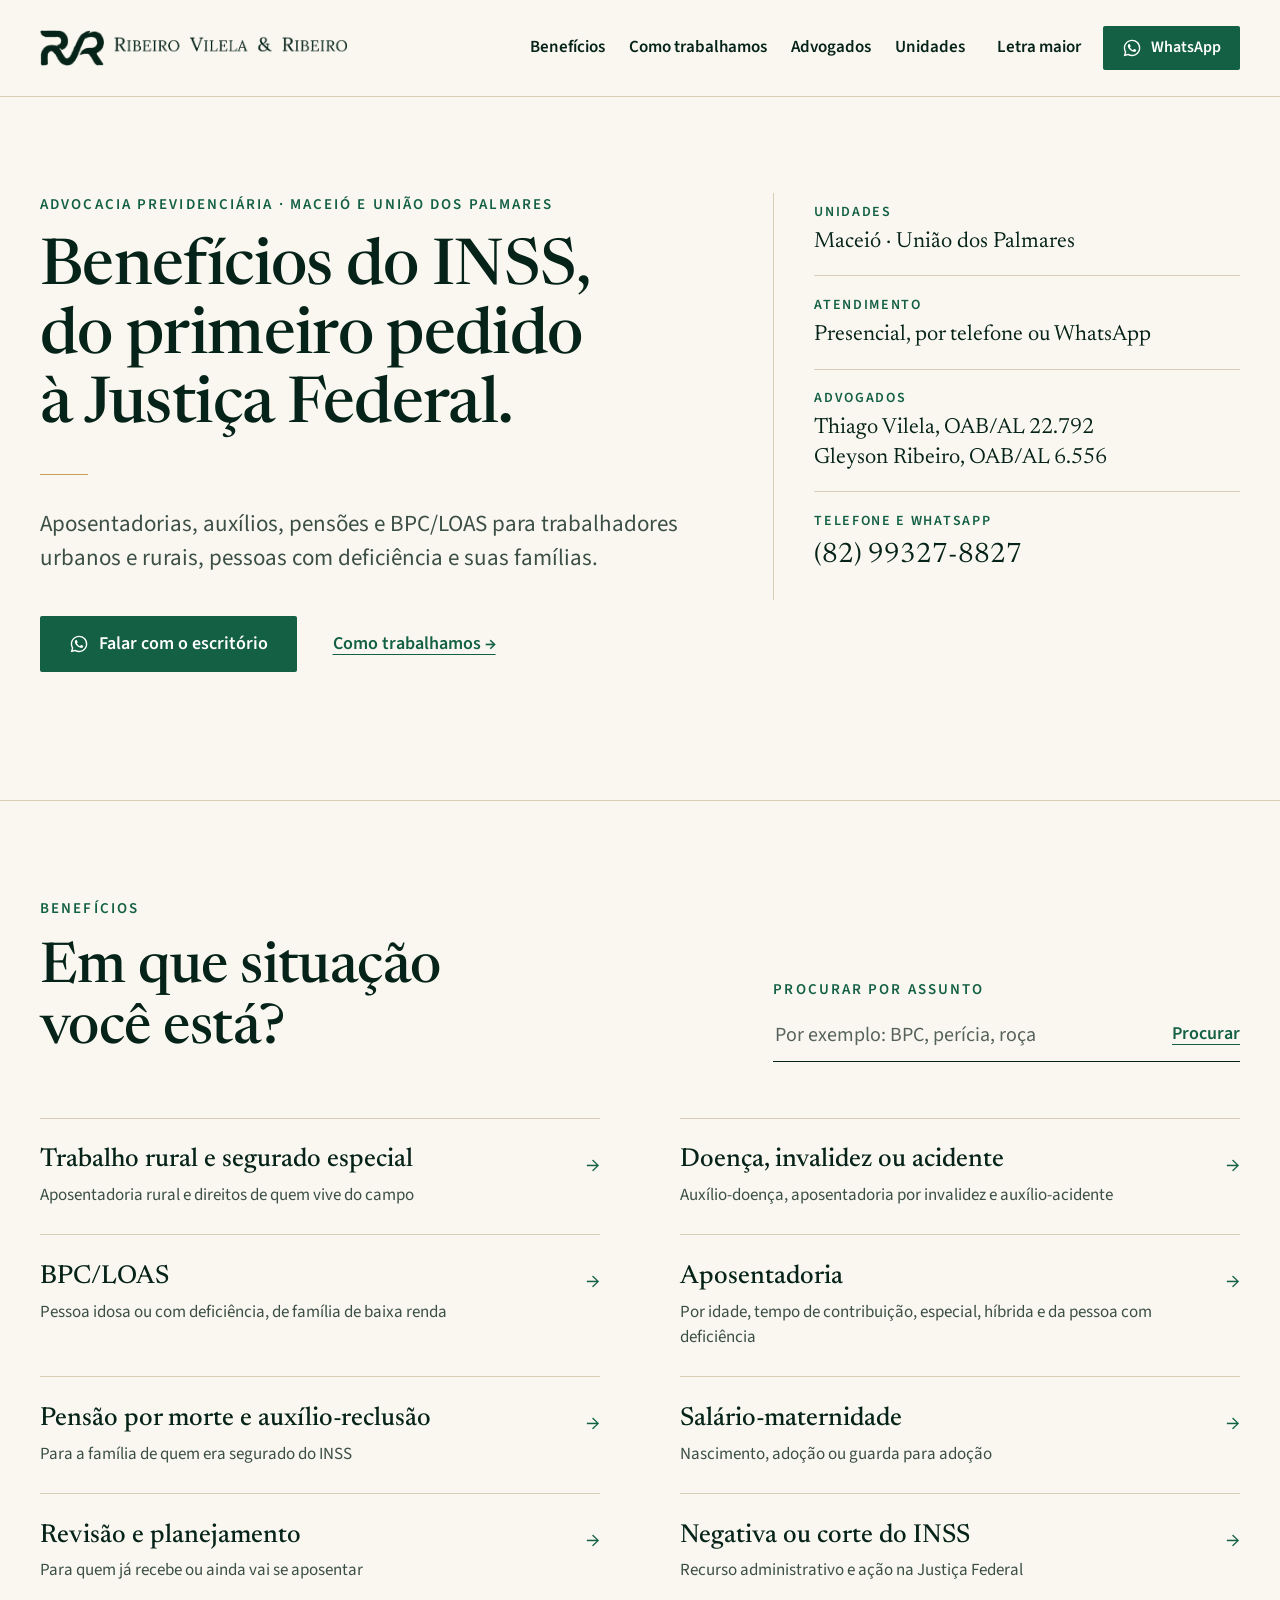
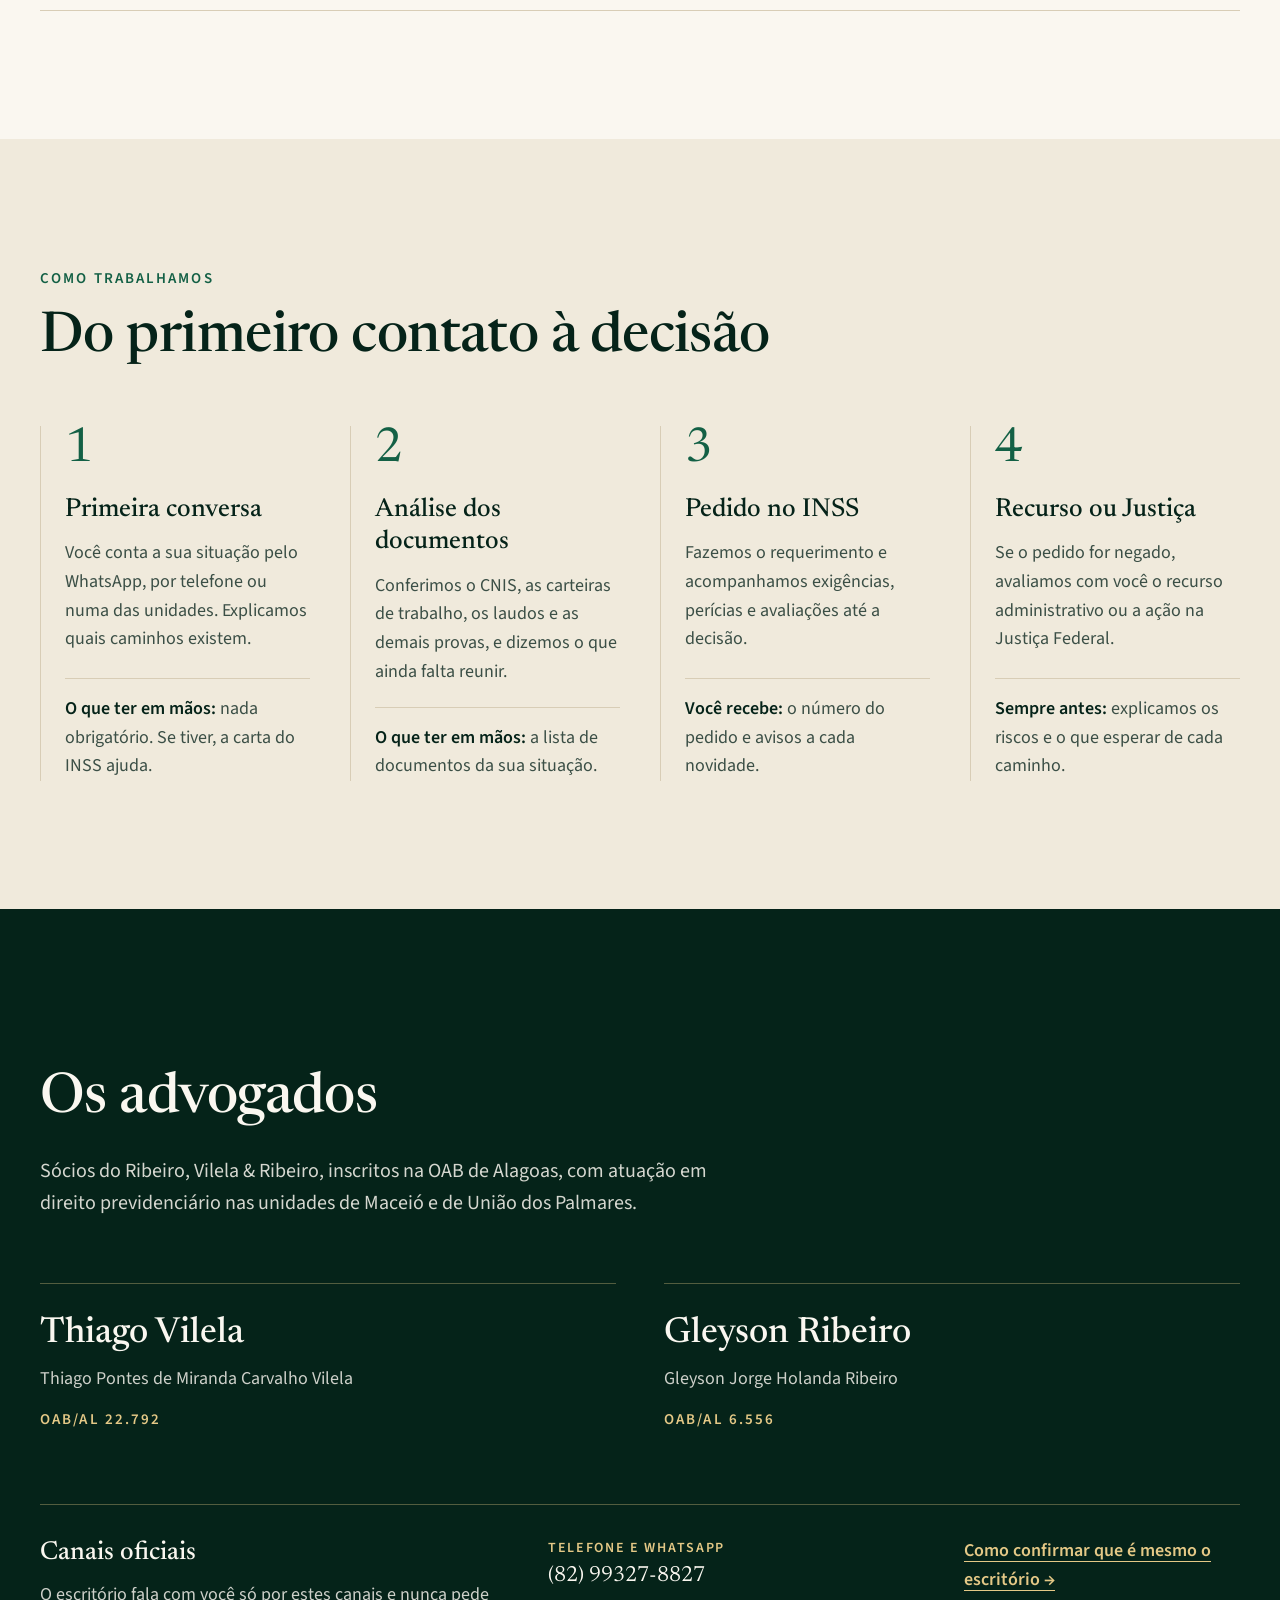
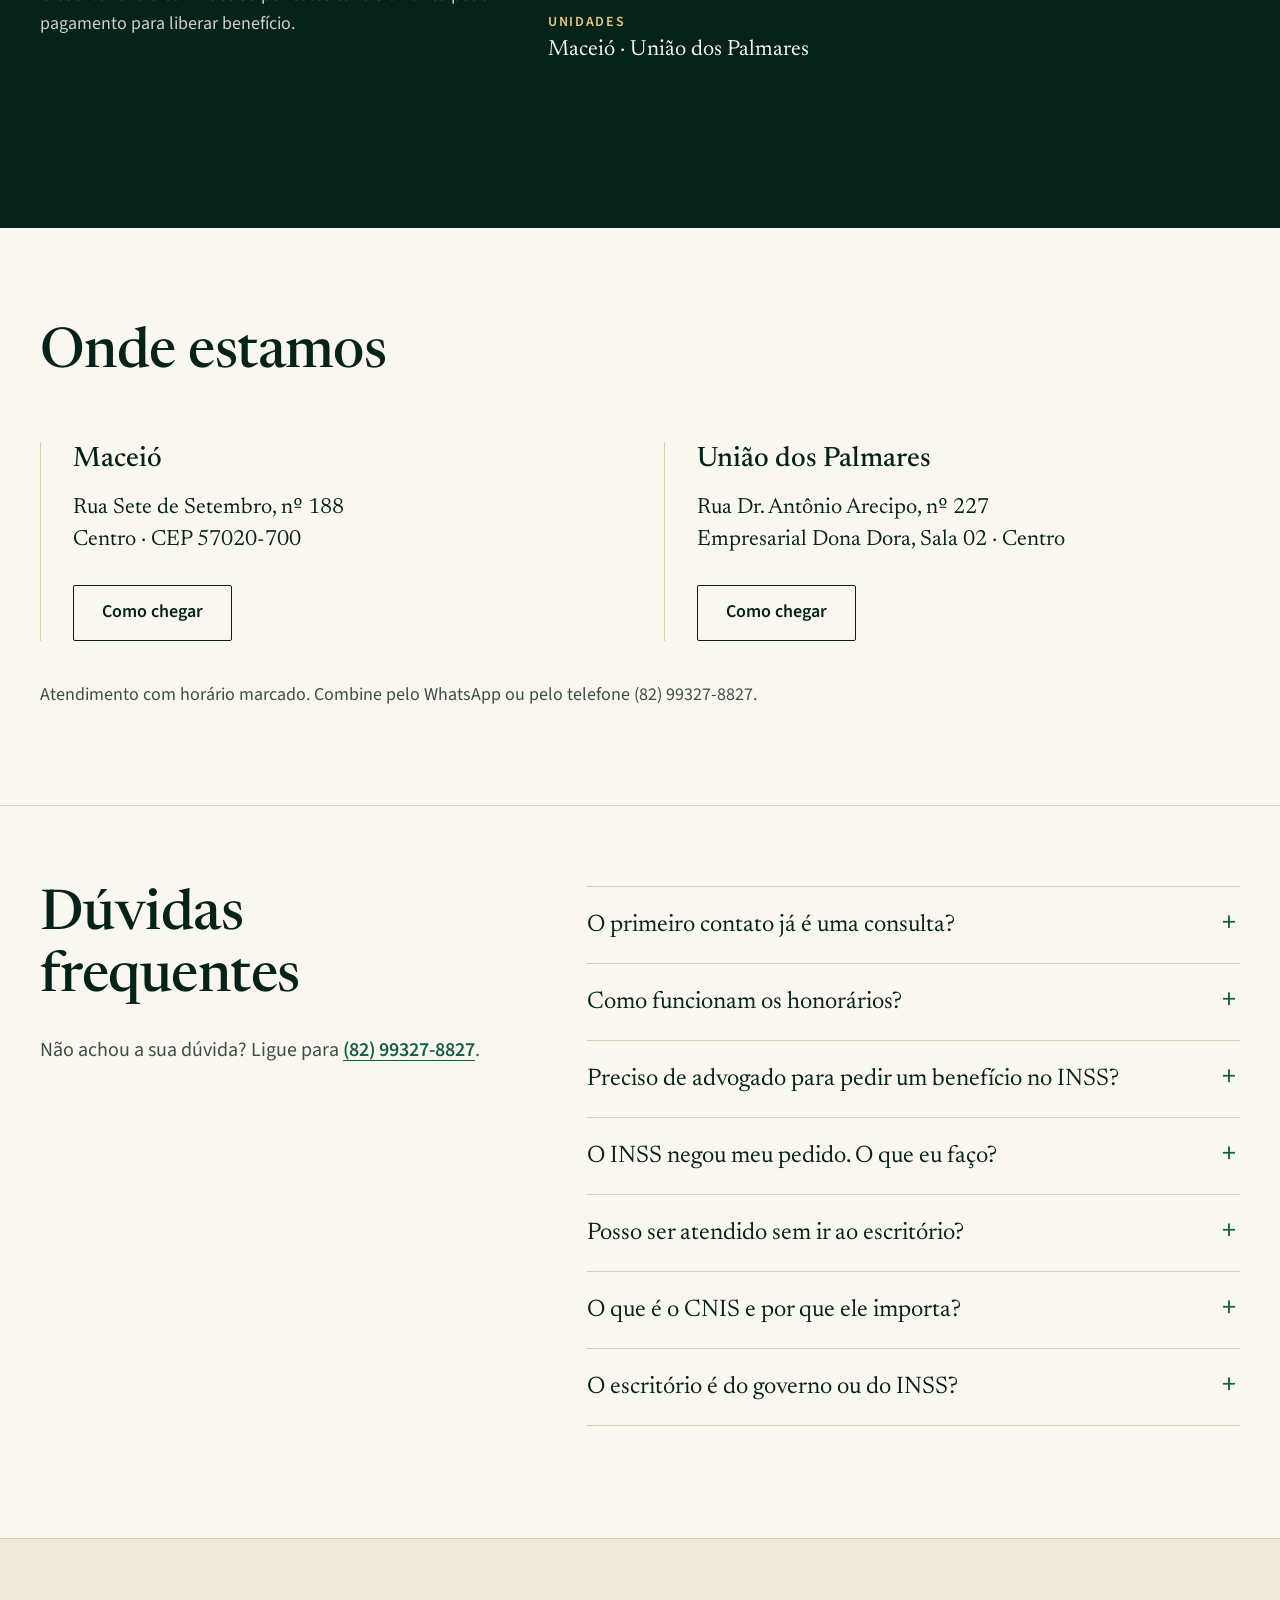
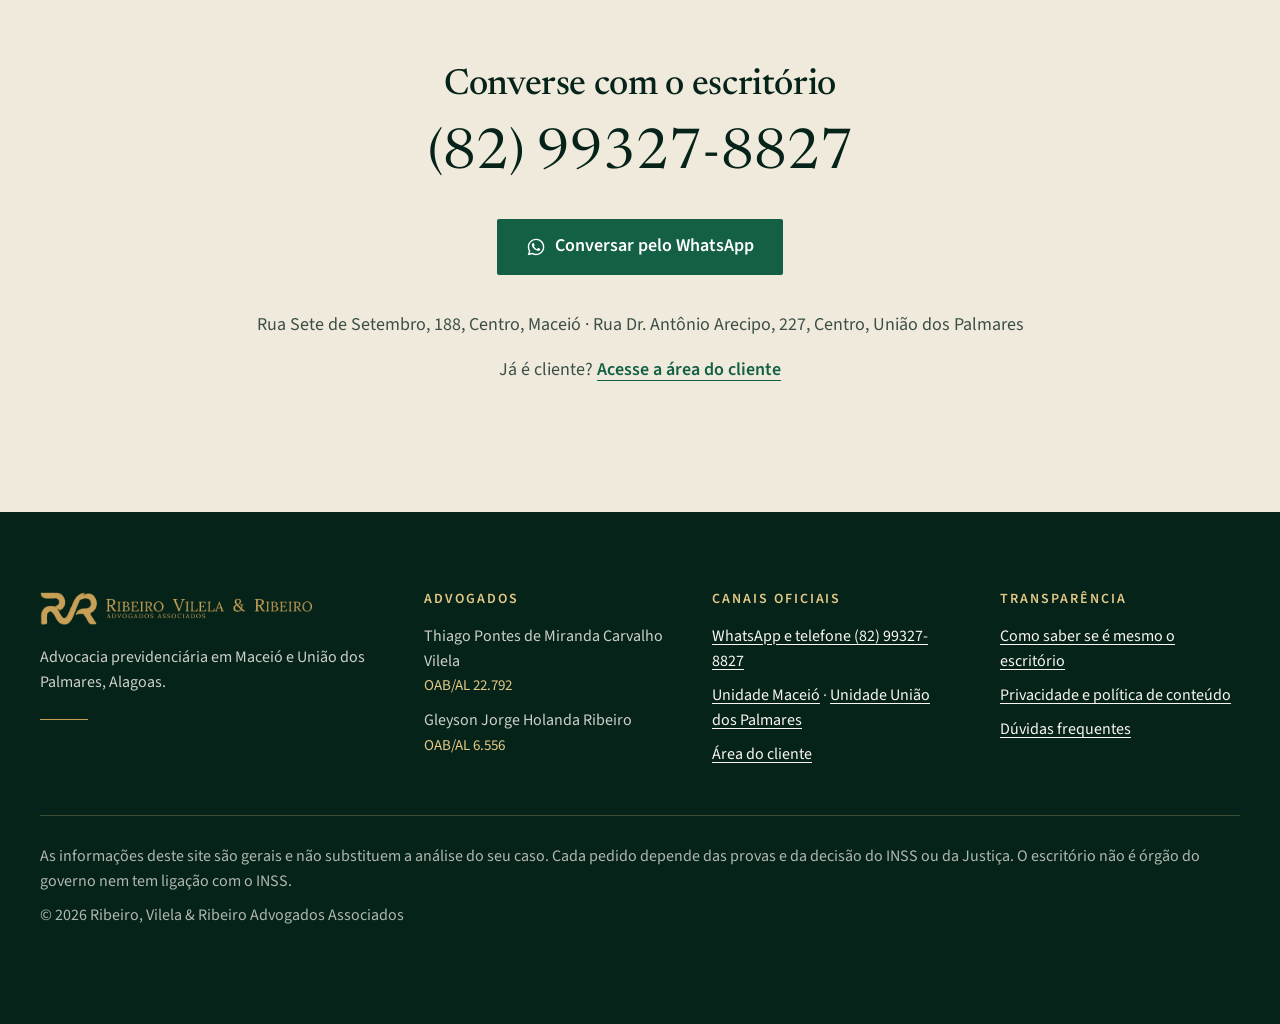
==== commit 36b21f9f: "Site em nova direção visual (Timbre): papel, verde-noite, serifa editorial, sem efeitos de modelo pr" ====
--- a/index.html
+++ b/index.html
@@ -21,7 +21,7 @@
 <meta name="twitter:card" content="summary_large_image">
 <link rel="preconnect" href="https://fonts.googleapis.com">
 <link rel="preconnect" href="https://fonts.gstatic.com" crossorigin>
-<link href="https://fonts.googleapis.com/css2?family=Lora:ital,wght@0,400;0,500;0,600;1,400&family=Poppins:wght@400;500;600&display=swap" rel="stylesheet">
+<link href="https://fonts.googleapis.com/css2?family=Newsreader:opsz,wght@6..72,400;6..72,500;6..72,600&family=Source+Sans+3:wght@400;600&display=swap" rel="stylesheet">
 <link rel="stylesheet" href="/assets/site.css">
 <script>
   // Preferências de leitura antes de desenhar a página (evita piscar).
@@ -43,7 +43,6 @@
   "image": "https://ribeirovilelaribeiro.com.br/img/og.jpg",
   "description": "Advocacia previdenciária: aposentadorias, benefícios por incapacidade, BPC/LOAS, pensão por morte, salário-maternidade, revisão e planejamento previdenciário.",
   "telephone": "+55 82 99327-8827",
-  "email": "ribeirovilelaribeiro.adv@gmail.com",
   "areaServed": [
     "Maceió",
     "União dos Palmares",
@@ -78,151 +77,131 @@
   <a href="#rodape">Ir para o rodapé</a>
 </nav>
 
-<div class="acess" role="region" aria-label="Ferramentas de leitura">
-  <div class="acess-in">
-    <span class="acess-rot">Leitura</span>
-    <button type="button" data-fonte="-1" aria-label="Diminuir o tamanho do texto">A−</button>
-    <button type="button" data-fonte="0" aria-label="Tamanho normal do texto">A</button>
-    <button type="button" data-fonte="1" aria-label="Aumentar o tamanho do texto">A+</button>
-    <button type="button" data-contraste-btn aria-pressed="false">Alto contraste</button>
-    <button type="button" data-ouvir aria-pressed="false">
-      <svg aria-hidden="true" viewBox="0 0 24 24"><use href="#i-som"/></svg>
-      <span>Ouvir esta página</span>
-    </button>
-  </div>
-</div>
-
 <header class="topo">
   <div class="topo-in">
     <a class="marca" href="/" aria-label="Ribeiro, Vilela & Ribeiro, página inicial">
-      <img src="/img/logo-dourado.png" alt="Ribeiro, Vilela & Ribeiro Advogados Associados" width="1200" height="145">
+      <img src="/img/logo-cabecalho-verde.png" alt="Ribeiro, Vilela & Ribeiro Advogados Associados" width="1399" height="168">
     </a>
-    <button class="menu-btn" type="button" aria-expanded="false" aria-controls="menu">
-      <span class="menu-btn-ic" aria-hidden="true"><span></span><span></span><span></span></span>
-      <span class="menu-btn-txt">Menu</span>
-    </button>
-    <nav class="menu" id="menu" aria-label="Seções do site">
-      <div class="menu-links">
-        <a href="/#atuacao">Como ajudamos</a>
-        <a href="/#como-funciona">Como funciona</a>
-        <a href="/#escritorio">Escritório</a>
-        <a href="/#duvidas">Dúvidas</a>
+    <button class="menu-btn" type="button" aria-expanded="false" aria-controls="menu">Menu</button>
+    <div class="menu" id="menu">
+      <nav class="menu-links" aria-label="Seções do site">
+        <a href="/#beneficios">Benefícios</a>
+        <a href="/#como-trabalhamos">Como trabalhamos</a>
+        <a href="/#advogados">Advogados</a>
         <a href="/#unidades">Unidades</a>
-        <a href="/seguranca">Segurança</a>
-      </div>
-      <button type="button" class="btn btn-vidro btn-peq" data-abrir="cliente">Já sou cliente</button>
-      <a class="btn btn-ouro btn-peq" href="https://wa.me/5582993278827?text=Ol%C3%A1!%20Vim%20pelo%20site%20e%20gostaria%20de%20uma%20orienta%C3%A7%C3%A3o%20sobre%20um%20benef%C3%ADcio%20do%20INSS." target="_blank" rel="noopener">
-        <svg aria-hidden="true" viewBox="0 0 24 24"><use href="#i-whats"/></svg> WhatsApp
-      </a>
-    </nav>
+      </nav>
+      <div class="menu-acoes">
+        <div class="acess">
+          <button type="button" class="link-topo" aria-expanded="false" aria-controls="acess-painel" data-acess-btn>Letra maior</button>
+          <div class="acess-painel" id="acess-painel" hidden>
+            <p class="acess-tit">Tamanho do texto</p>
+            <div class="acess-linha">
+              <button type="button" data-fonte="-1" aria-label="Diminuir o tamanho do texto">A−</button>
+              <button type="button" data-fonte="0" aria-label="Tamanho normal do texto">A</button>
+              <button type="button" data-fonte="1" aria-label="Aumentar o tamanho do texto">A+</button>
+            </div>
+            <button type="button" class="acess-opcao" data-contraste-btn aria-pressed="false">Alto contraste</button>
+            <button type="button" class="acess-opcao" data-ouvir aria-pressed="false"><span>Ouvir esta página</span></button>
+            <button type="button" class="acess-opcao" data-libras>Tradução em Libras</button>
+          </div>
+        </div>
+        <a class="btn btn-verde btn-peq" href="https://wa.me/5582993278827?text=Ol%C3%A1!%20Vim%20pelo%20site%20e%20gostaria%20de%20uma%20orienta%C3%A7%C3%A3o%20sobre%20um%20benef%C3%ADcio%20do%20INSS." target="_blank" rel="noopener">
+          <svg aria-hidden="true" viewBox="0 0 24 24"><use href="#i-whats"/></svg> WhatsApp
+        </a>
+      </div>
+    </div>
   </div>
 </header>
 
 <main id="conteudo" tabindex="-1">
 <!-- ABERTURA -->
-<section class="hero sob-topo">
+<section class="hero">
   <div class="hero-in">
-    <p class="chip">Advocacia previdenciária · Maceió e União dos Palmares</p>
-    <h1>Seu benefício do INSS, <em>explicado com calma.</em></h1>
-    <p class="hero-texto">Aposentadorias, auxílios, pensões e BPC/LOAS. Do primeiro pedido até a Justiça Federal, acompanhado de perto.</p>
-    <div class="hero-acoes">
-      <a class="btn btn-ouro btn-grande" href="https://wa.me/5582993278827?text=Ol%C3%A1!%20Vim%20pelo%20site%20e%20gostaria%20de%20uma%20orienta%C3%A7%C3%A3o%20sobre%20um%20benef%C3%ADcio%20do%20INSS." target="_blank" rel="noopener">
-        <svg aria-hidden="true" viewBox="0 0 24 24"><use href="#i-whats"/></svg>
-        Quero orientação
-      </a>
-      <button type="button" class="btn btn-vidro btn-grande" data-abrir="cliente">Já sou cliente</button>
-    </div>
-    <p class="hero-calma">Você não precisa enviar documentos neste primeiro contato.</p>
-  </div>
-
-  <div class="busca" id="ajuda">
-    <div class="busca-card">
-      <h2 id="busca-tit">Como podemos ajudar?</h2>
-      <form class="busca-campo" role="search" data-busca-form>
-        <svg aria-hidden="true" viewBox="0 0 24 24"><use href="#i-busca"/></svg>
-        <label class="so-leitor" for="busca">Escreva o que você procura</label>
-        <input id="busca" type="search" placeholder="Ex.: BPC, perícia, roça" autocomplete="off">
-        <button type="submit" class="btn btn-verde">Buscar</button>
-      </form>
-      <p class="busca-sug"><span>Buscas comuns:</span>
-        <button type="button" data-sugestao="BPC">BPC para idoso</button>
-        <button type="button" data-sugestao="negou">Benefício negado</button>
-        <button type="button" data-sugestao="roça">Aposentadoria rural</button>
-        <button type="button" data-sugestao="perícia">Perícia do INSS</button>
-        <button type="button" data-sugestao="pensão">Pensão por morte</button>
-      </p>
-      <p class="busca-resultado" aria-live="polite" data-busca-resultado></p>
-    </div>
+    <div class="hero-texto">
+      <p class="rotulo">Advocacia previdenciária · Maceió e União dos Palmares</p>
+      <h1>Benefícios do INSS,<br> do primeiro pedido<br> à Justiça Federal.</h1>
+      <span class="filete-ouro" aria-hidden="true"></span>
+      <p class="hero-lead">Aposentadorias, auxílios, pensões e BPC/LOAS para trabalhadores urbanos e rurais, pessoas com deficiência e suas famílias.</p>
+      <div class="hero-acoes">
+        <a class="btn btn-verde" href="https://wa.me/5582993278827?text=Ol%C3%A1!%20Vim%20pelo%20site%20e%20gostaria%20de%20uma%20orienta%C3%A7%C3%A3o%20sobre%20um%20benef%C3%ADcio%20do%20INSS." target="_blank" rel="noopener">
+          <svg aria-hidden="true" viewBox="0 0 24 24"><use href="#i-whats"/></svg> Falar com o escritório
+        </a>
+        <a class="link" href="#como-trabalhamos">Como trabalhamos →</a>
+      </div>
+    </div>
+    <aside class="timbre" aria-label="Dados do escritório">
+      <dl>
+        <div><dt>Unidades</dt><dd>Maceió · União dos Palmares</dd></div>
+        <div><dt>Atendimento</dt><dd>Presencial, por telefone ou WhatsApp</dd></div>
+        <div><dt>Advogados</dt><dd>Thiago Vilela, OAB/AL 22.792<br>Gleyson Ribeiro, OAB/AL 6.556</dd></div>
+        <div><dt>Telefone e WhatsApp</dt><dd class="timbre-tel"><a href="tel:+5582993278827">(82) 99327-8827</a></dd></div>
+      </dl>
+    </aside>
   </div>
 </section>
 
-<!-- MOSAICO DAS SITUAÇÕES -->
-<section class="mosaico" id="atuacao" aria-labelledby="momentos-tit">
+<!-- BENEFÍCIOS -->
+<section class="secao" id="beneficios" aria-labelledby="beneficios-tit">
   <div class="secao-in">
-    <div class="cab">
-      <div>
-        <p class="rotulo rotulo-claro">Áreas de atuação</p>
-        <h2 id="momentos-tit">Em que momento você está?</h2>
-      </div>
-      <p>Toque na situação mais parecida com a sua para ver quem pode ter direito, os documentos para separar e o próximo passo.</p>
-    </div>
-
-    <div class="bento">
-      <button type="button" class="tile tile-foto a-roca revelar" style="--foto:url(/img/fotos/rural.jpg)" data-momento="m-roca"
+    <div class="cab-duplo">
+      <div>
+        <p class="rotulo">Benefícios</p>
+        <h2 id="beneficios-tit">Em que situação você está?</h2>
+      </div>
+      <div class="busca">
+        <form class="busca-campo" role="search" data-busca-form>
+          <label for="busca">Procurar por assunto</label>
+          <div class="busca-linha">
+            <input id="busca" type="search" placeholder="Por exemplo: BPC, perícia, roça" autocomplete="off">
+            <button type="submit" class="link">Procurar</button>
+          </div>
+        </form>
+        <p class="busca-resultado" aria-live="polite" data-busca-resultado></p>
+      </div>
+    </div>
+
+    <ol class="indice">
+      <li><button type="button" class="item" data-momento="m-roca"
         data-busca="roça roca rural campo lavrador agricultor segurado especial sindicato pescador aposentadoria rural">
-        <span class="tile-seta" aria-hidden="true">↗</span>
-        <span class="tile-rot">Segurado especial</span>
-        <strong>Trabalha ou trabalhou na roça?</strong>
-        <small>Aposentadoria rural e direitos de quem vive do campo.</small>
-      </button>
-      <button type="button" class="tile tile-foto a-doenca revelar" style="--foto:url(/img/fotos/trabalhador.jpg)" data-momento="m-doenca"
+        <span class="item-txt"><strong>Trabalho rural e segurado especial</strong><small>Aposentadoria rural e direitos de quem vive do campo</small></span>
+        <span class="item-seta" aria-hidden="true">→</span>
+      </button></li>
+      <li><button type="button" class="item" data-momento="m-doenca"
         data-busca="doença doente acidente incapacidade auxílio-doença auxilio doenca invalidez auxílio-acidente perícia pericia laudo trabalhar">
-        <span class="tile-seta" aria-hidden="true">↗</span>
-        <strong>Doença ou acidente?</strong>
-        <small>Auxílio-doença, invalidez e auxílio-acidente.</small>
-      </button>
-      <button type="button" class="tile tile-foto a-bpc revelar" style="--foto:url(/img/fotos/cadeira.jpg)" data-momento="m-bpc"
+        <span class="item-txt"><strong>Doença, invalidez ou acidente</strong><small>Auxílio-doença, aposentadoria por invalidez e auxílio-acidente</small></span>
+        <span class="item-seta" aria-hidden="true">→</span>
+      </button></li>
+      <li><button type="button" class="item" data-momento="m-bpc"
         data-busca="bpc loas idoso idosa deficiência deficiencia baixa renda cadúnico cadunico assistencial">
-        <span class="tile-seta" aria-hidden="true">↗</span>
-        <strong>BPC/LOAS</strong>
-        <small>Pessoa idosa ou com deficiência, de baixa renda.</small>
-      </button>
-      <button type="button" class="tile tile-ouro a-negou revelar" data-momento="m-negou"
+        <span class="item-txt"><strong>BPC/LOAS</strong><small>Pessoa idosa ou com deficiência, de família de baixa renda</small></span>
+        <span class="item-seta" aria-hidden="true">→</span>
+      </button></li>
+      <li><button type="button" class="item" data-momento="m-apos"
+        data-busca="idade aposentar aposentadoria tempo contribuição contribuicao especial insalubre perigosa híbrida hibrida deficiência transição">
+        <span class="item-txt"><strong>Aposentadoria</strong><small>Por idade, tempo de contribuição, especial, híbrida e da pessoa com deficiência</small></span>
+        <span class="item-seta" aria-hidden="true">→</span>
+      </button></li>
+      <li><button type="button" class="item" data-momento="m-pensao"
+        data-busca="pensão pensao morte faleceu falecimento viúva viuva viúvo união estável uniao reclusão reclusao preso prisão">
+        <span class="item-txt"><strong>Pensão por morte e auxílio-reclusão</strong><small>Para a família de quem era segurado do INSS</small></span>
+        <span class="item-seta" aria-hidden="true">→</span>
+      </button></li>
+      <li><button type="button" class="item" data-momento="m-mater"
+        data-busca="salário-maternidade salario maternidade bebê bebe gravidez grávida gravida parto adoção adocao guarda mãe mae pai">
+        <span class="item-txt"><strong>Salário-maternidade</strong><small>Nascimento, adoção ou guarda para adoção</small></span>
+        <span class="item-seta" aria-hidden="true">→</span>
+      </button></li>
+      <li><button type="button" class="item" data-momento="m-revisao"
+        data-busca="revisão revisao aposentado valor errado cnis planejamento planejar carta de concessão">
+        <span class="item-txt"><strong>Revisão e planejamento</strong><small>Para quem já recebe ou ainda vai se aposentar</small></span>
+        <span class="item-seta" aria-hidden="true">→</span>
+      </button></li>
+      <li><button type="button" class="item" data-momento="m-negou"
         data-busca="negou negado negada negativa indeferido indeferimento recurso justiça justica federal ação acao processo cortado cessado">
-        <span class="tile-seta" aria-hidden="true">↗</span>
-        <svg class="tile-ic" aria-hidden="true" viewBox="0 0 24 24"><use href="#i-balanca"/></svg>
-        <strong>O INSS negou ou cortou?</strong>
-        <small>Recurso no INSS e ação na Justiça Federal.</small>
-      </button>
-      <button type="button" class="tile tile-verde a-apos revelar" data-momento="m-apos"
-        data-busca="idade aposentar aposentadoria tempo contribuição contribuicao especial insalubre perigosa híbrida hibrida deficiência transição">
-        <span class="tile-seta" aria-hidden="true">↗</span>
-        <svg class="tile-ic" aria-hidden="true" viewBox="0 0 24 24"><use href="#i-ampulheta"/></svg>
-        <strong>Hora de se aposentar?</strong>
-        <small>Por idade, tempo de contribuição, especial e híbrida.</small>
-      </button>
-      <button type="button" class="tile tile-vidro a-pensao revelar" data-momento="m-pensao"
-        data-busca="pensão pensao morte faleceu falecimento viúva viuva viúvo união estável uniao reclusão reclusao preso prisão">
-        <span class="tile-seta" aria-hidden="true">↗</span>
-        <svg class="tile-ic" aria-hidden="true" viewBox="0 0 24 24"><use href="#i-familia"/></svg>
-        <strong>Perdeu alguém da família?</strong>
-        <small>Pensão por morte e auxílio-reclusão.</small>
-      </button>
-      <button type="button" class="tile tile-vidro a-mater revelar" data-momento="m-mater"
-        data-busca="salário-maternidade salario maternidade bebê bebe gravidez grávida gravida parto adoção adocao guarda mãe mae pai">
-        <span class="tile-seta" aria-hidden="true">↗</span>
-        <svg class="tile-ic" aria-hidden="true" viewBox="0 0 24 24"><use href="#i-bebe"/></svg>
-        <strong>Bebê ou adoção?</strong>
-        <small>Salário-maternidade.</small>
-      </button>
-      <button type="button" class="tile tile-vidro a-revisao revelar" data-momento="m-revisao"
-        data-busca="revisão revisao aposentado valor errado cnis planejamento planejar carta de concessão">
-        <span class="tile-seta" aria-hidden="true">↗</span>
-        <svg class="tile-ic" aria-hidden="true" viewBox="0 0 24 24"><use href="#i-revisao"/></svg>
-        <strong>Já recebe ou quer se planejar?</strong>
-        <small>Revisão e planejamento previdenciário.</small>
-      </button>
-    </div>
+        <span class="item-txt"><strong>Negativa ou corte do INSS</strong><small>Recurso administrativo e ação na Justiça Federal</small></span>
+        <span class="item-seta" aria-hidden="true">→</span>
+      </button></li>
+    </ol>
   </div>
 </section>
 
@@ -232,7 +211,7 @@
 
   <article class="momento-art" id="m-doenca" hidden>
     <p class="rotulo">Auxílio-doença, aposentadoria por invalidez e auxílio-acidente</p>
-    <h2>Uma doença ou acidente impede você de trabalhar?</h2>
+    <h2>Doença, invalidez ou acidente</h2>
     <div class="momento-grade">
       <div>
         <h3>Quem pode ter direito</h3>
@@ -255,7 +234,7 @@
 
   <article class="momento-art" id="m-apos" hidden>
     <p class="rotulo">Por idade, por tempo de contribuição, especial, híbrida e da pessoa com deficiência</p>
-    <h2>Chegou a hora de se aposentar?</h2>
+    <h2>Aposentadoria</h2>
     <div class="momento-grade">
       <div>
         <h3>Quem pode ter direito</h3>
@@ -278,7 +257,7 @@
 
   <article class="momento-art" id="m-roca" hidden>
     <p class="rotulo">Aposentadoria rural e outros benefícios do segurado especial</p>
-    <h2>Trabalha ou trabalhou na roça?</h2>
+    <h2>Trabalho rural e segurado especial</h2>
     <div class="momento-grade">
       <div>
         <h3>Quem pode ter direito</h3>
@@ -300,8 +279,8 @@
   </article>
 
   <article class="momento-art" id="m-bpc" hidden>
-    <p class="rotulo">BPC/LOAS, o benefício assistencial</p>
-    <h2>Pessoa idosa ou com deficiência, em família de baixa renda?</h2>
+    <p class="rotulo">Benefício assistencial</p>
+    <h2>BPC/LOAS</h2>
     <div class="momento-grade">
       <div>
         <h3>Quem pode ter direito</h3>
@@ -323,8 +302,8 @@
   </article>
 
   <article class="momento-art" id="m-pensao" hidden>
-    <p class="rotulo">Pensão por morte e auxílio-reclusão</p>
-    <h2>Perdeu alguém da família, ou um familiar foi preso?</h2>
+    <p class="rotulo">Para a família de quem era segurado do INSS</p>
+    <h2>Pensão por morte e auxílio-reclusão</h2>
     <div class="momento-grade">
       <div>
         <h3>Quem pode ter direito</h3>
@@ -346,8 +325,8 @@
   </article>
 
   <article class="momento-art" id="m-mater" hidden>
-    <p class="rotulo">Salário-maternidade</p>
-    <h2>Vai ter um bebê ou adotou uma criança?</h2>
+    <p class="rotulo">Nascimento, adoção ou guarda para adoção</p>
+    <h2>Salário-maternidade</h2>
     <div class="momento-grade">
       <div>
         <h3>Quem pode ter direito</h3>
@@ -368,8 +347,8 @@
   </article>
 
   <article class="momento-art" id="m-revisao" hidden>
-    <p class="rotulo">Revisão do benefício e planejamento previdenciário</p>
-    <h2>Já recebe benefício ou quer se planejar?</h2>
+    <p class="rotulo">Para quem já recebe ou ainda vai se aposentar</p>
+    <h2>Revisão e planejamento</h2>
     <div class="momento-grade">
       <div>
         <h3>Quem pode ter direito</h3>
@@ -390,7 +369,7 @@
 
   <article class="momento-art" id="m-negou" hidden>
     <p class="rotulo">Recurso administrativo e ação na Justiça Federal</p>
-    <h2>O INSS negou ou cortou o seu benefício?</h2>
+    <h2>Negativa ou corte do INSS</h2>
     <div class="momento-grade">
       <div>
         <h3>O que pode ser feito</h3>
@@ -412,45 +391,38 @@
 
   <div class="janela-acoes">
     <a class="btn btn-verde" href="https://wa.me/5582993278827?text=Ol%C3%A1!%20Vim%20pelo%20site%20e%20gostaria%20de%20uma%20orienta%C3%A7%C3%A3o%20sobre%20um%20benef%C3%ADcio%20do%20INSS." target="_blank" rel="noopener">
-      <svg aria-hidden="true" viewBox="0 0 24 24"><use href="#i-whats"/></svg> Falar sobre isso no WhatsApp
+      <svg aria-hidden="true" viewBox="0 0 24 24"><use href="#i-whats"/></svg> Falar com o escritório
     </a>
-    <button type="button" class="btn btn-linha" data-imprimir>
-      <svg aria-hidden="true" viewBox="0 0 24 24"><use href="#i-imprimir"/></svg> Imprimir a lista
-    </button>
+    <button type="button" class="btn btn-contorno" data-imprimir>Imprimir a lista</button>
   </div>
 </dialog>
 
-<!-- COMO FUNCIONA -->
-<section class="secao" id="como-funciona" aria-labelledby="etapas-tit">
+<!-- COMO TRABALHAMOS -->
+<section class="secao secao-pedra" id="como-trabalhamos" aria-labelledby="etapas-tit">
   <div class="secao-in">
-    <div class="cab cab-claro">
-      <div>
-        <p class="rotulo">Como funciona</p>
-        <h2 id="etapas-tit">Do primeiro contato à decisão</h2>
-      </div>
-      <p>Quatro etapas, sempre com você sabendo em que pé está o seu pedido.</p>
-    </div>
+    <p class="rotulo">Como trabalhamos</p>
+    <h2 id="etapas-tit">Do primeiro contato à decisão</h2>
     <ol class="etapas">
-      <li class="revelar">
-        <span class="etapa-n">01</span>
+      <li>
+        <span class="etapa-n">1</span>
         <h3>Primeira conversa</h3>
         <p>Você conta a sua situação pelo WhatsApp, por telefone ou numa das unidades. Explicamos quais caminhos existem.</p>
         <p class="etapa-leve"><strong>O que ter em mãos:</strong> nada obrigatório. Se tiver, a carta do INSS ajuda.</p>
       </li>
-      <li class="revelar">
-        <span class="etapa-n">02</span>
+      <li>
+        <span class="etapa-n">2</span>
         <h3>Análise dos documentos</h3>
         <p>Conferimos o CNIS, as carteiras de trabalho, os laudos e as demais provas, e dizemos o que ainda falta reunir.</p>
         <p class="etapa-leve"><strong>O que ter em mãos:</strong> a lista de documentos da sua situação.</p>
       </li>
-      <li class="revelar">
-        <span class="etapa-n">03</span>
+      <li>
+        <span class="etapa-n">3</span>
         <h3>Pedido no INSS</h3>
         <p>Fazemos o requerimento e acompanhamos exigências, perícias e avaliações até a decisão.</p>
         <p class="etapa-leve"><strong>Você recebe:</strong> o número do pedido e avisos a cada novidade.</p>
       </li>
-      <li class="revelar">
-        <span class="etapa-n">04</span>
+      <li>
+        <span class="etapa-n">4</span>
         <h3>Recurso ou Justiça</h3>
         <p>Se o pedido for negado, avaliamos com você o recurso administrativo ou a ação na Justiça Federal.</p>
         <p class="etapa-leve"><strong>Sempre antes:</strong> explicamos os riscos e o que esperar de cada caminho.</p>
@@ -459,34 +431,54 @@
   </div>
 </section>
 
-<!-- O ESCRITÓRIO -->
-<section class="secao secao-creme" id="escritorio" aria-labelledby="escritorio-tit">
-  <div class="secao-in escritorio">
-    <div class="escritorio-texto revelar">
-      <p class="rotulo">Conheça o escritório antes de decidir</p>
-      <h2 id="escritorio-tit">Um escritório dedicado ao direito previdenciário</h2>
-      <p>O Ribeiro, Vilela & Ribeiro atende trabalhadores urbanos e rurais, pessoas com deficiência, famílias e aposentados que precisam de orientação diante do INSS, em Maceió e em União dos Palmares.</p>
-      <p>Nosso trabalho é tornar o processo compreensível: explicar o que a lei exige, organizar as provas e acompanhar cada etapa, no INSS e na Justiça Federal.</p>
-      <a class="link-seta" href="/seguranca">Como confirmar que você está falando com o escritório</a>
-    </div>
+<!-- ADVOGADOS (única seção escura do meio) -->
+<section class="escritorio" id="advogados" aria-labelledby="advogados-tit">
+  <div class="secao-in">
+    <h2 id="advogados-tit">Os advogados</h2>
+    <p class="escritorio-intro">Sócios do Ribeiro, Vilela &amp; Ribeiro, inscritos na OAB de Alagoas, com atuação em direito previdenciário nas unidades de Maceió e de União dos Palmares.</p>
     <div class="advogados">
-      <article class="advogado revelar">
-        <div class="advogado-retrato" aria-hidden="true"><span>TV</span></div>
-        <div class="advogado-dados">
-          <h3>Thiago Vilela</h3>
-          <p>Thiago Pontes de Miranda Carvalho Vilela</p>
-          <p class="oab">OAB/AL 22.792</p>
-        </div>
+      <article class="advogado">
+        <h3>Thiago Vilela</h3>
+        <p class="advogado-nome">Thiago Pontes de Miranda Carvalho Vilela</p>
+        <p class="oab">OAB/AL 22.792</p>
       </article>
-      <article class="advogado revelar">
-        <div class="advogado-retrato" aria-hidden="true"><span>GR</span></div>
-        <div class="advogado-dados">
-          <h3>Gleyson Ribeiro</h3>
-          <p>Gleyson Jorge Holanda Ribeiro</p>
-          <p class="oab">OAB/AL 6.556</p>
-        </div>
+      <article class="advogado">
+        <h3>Gleyson Ribeiro</h3>
+        <p class="advogado-nome">Gleyson Jorge Holanda Ribeiro</p>
+        <p class="oab">OAB/AL 6.556</p>
       </article>
     </div>
+    <div class="canais">
+      <div>
+        <h3>Canais oficiais</h3>
+        <p>O escritório fala com você só por estes canais e nunca pede pagamento para liberar benefício.</p>
+      </div>
+      <dl>
+        <div><dt>Telefone e WhatsApp</dt><dd><a href="tel:+5582993278827">(82) 99327-8827</a></dd></div>
+        <div><dt>Unidades</dt><dd>Maceió · União dos Palmares</dd></div>
+      </dl>
+      <a class="link link-claro" href="/seguranca">Como confirmar que é mesmo o escritório →</a>
+    </div>
+  </div>
+</section>
+
+<!-- UNIDADES -->
+<section class="secao" id="unidades" aria-labelledby="unidades-tit">
+  <div class="secao-in">
+    <h2 id="unidades-tit">Onde estamos</h2>
+    <div class="unidades">
+      <div class="unidade">
+        <h3>Maceió</h3>
+        <p class="unidade-end">Rua Sete de Setembro, nº 188<br>Centro · CEP 57020-700</p>
+        <a class="btn btn-contorno" href="/maceio">Como chegar</a>
+      </div>
+      <div class="unidade">
+        <h3>União dos Palmares</h3>
+        <p class="unidade-end">Rua Dr. Antônio Arecipo, nº 227<br>Empresarial Dona Dora, Sala 02 · Centro</p>
+        <a class="btn btn-contorno" href="/uniao-dos-palmares">Como chegar</a>
+      </div>
+    </div>
+    <p class="unidades-nota">Atendimento com horário marcado. Combine pelo WhatsApp ou pelo telefone (82) 99327-8827.</p>
   </div>
 </section>
 
@@ -494,17 +486,13 @@
 <section class="secao" id="duvidas" aria-labelledby="duvidas-tit">
   <div class="secao-in duvidas-grade">
     <div class="duvidas-cab">
-      <p class="rotulo">Dúvidas frequentes</p>
-      <h2 id="duvidas-tit">Perguntas que ouvimos todos os dias</h2>
-      <p>Não achou a sua? Pergunte pelo WhatsApp oficial do escritório.</p>
-      <a class="btn btn-verde" href="https://wa.me/5582993278827?text=Ol%C3%A1!%20Vim%20pelo%20site%20e%20gostaria%20de%20uma%20orienta%C3%A7%C3%A3o%20sobre%20um%20benef%C3%ADcio%20do%20INSS." target="_blank" rel="noopener">
-        <svg aria-hidden="true" viewBox="0 0 24 24"><use href="#i-whats"/></svg> Fazer uma pergunta
-      </a>
+      <h2 id="duvidas-tit">Dúvidas frequentes</h2>
+      <p>Não achou a sua dúvida? Ligue para <a href="tel:+5582993278827">(82) 99327-8827</a>.</p>
     </div>
     <div class="duvidas">
       <details data-busca="primeiro contato consulta conversa">
         <summary>O primeiro contato já é uma consulta?</summary>
-        <p>No primeiro contato, entendemos a sua situação e explicamos os caminhos possíveis. Se fizer sentido seguir, combinamos os próximos passos com você.</p>
+        <p>A primeira conversa serve para entender a sua situação e explicar os caminhos possíveis. Qualquer valor, de consulta ou de honorários, é informado antes e por escrito.</p>
       </details>
       <details data-busca="honorários honorarios valor pagar pagamento contrato quanto custa">
         <summary>Como funcionam os honorários?</summary>
@@ -518,13 +506,9 @@
         <summary>O INSS negou meu pedido. O que eu faço?</summary>
         <p>A negativa não encerra o assunto. Cabe recurso administrativo ou ação na Justiça Federal, conforme o caso. O recurso tem prazo, por isso procure orientação logo que a carta de indeferimento chegar.</p>
       </details>
-      <details data-busca="distância distancia whatsapp telefone ir ao escritório sem ir online">
+      <details data-busca="distância distancia whatsapp telefone ir ao escritório sem ir online familiar acompanhante">
         <summary>Posso ser atendido sem ir ao escritório?</summary>
-        <p>A primeira conversa pode ser pelo WhatsApp ou por telefone. Os passos seguintes, como a entrega de documentos e a assinatura, são combinados com você.</p>
-      </details>
-      <details data-busca="familiar acompanhante filho filha levar alguém">
-        <summary>Posso ir acompanhado de um familiar?</summary>
-        <p>Pode, e muitas vezes ajuda. É comum que um filho, filha ou outra pessoa de confiança acompanhe a conversa.</p>
+        <p>A primeira conversa pode ser pelo WhatsApp ou por telefone. Os passos seguintes, como a entrega de documentos e a assinatura, são combinados com você. Se vier ao escritório, pode vir acompanhado de um familiar.</p>
       </details>
       <details data-busca="cnis cadastro contribuições vínculos">
         <summary>O que é o CNIS e por que ele importa?</summary>
@@ -532,49 +516,22 @@
       </details>
       <details data-busca="governo inss órgão orgao oficial golpe">
         <summary>O escritório é do governo ou do INSS?</summary>
-        <p>Não. O Ribeiro, Vilela & Ribeiro é um escritório de advocacia particular, formado por advogados inscritos na OAB de Alagoas. Não somos órgão do governo e não temos ligação com o INSS. <a href="/seguranca">Veja como confirmar que é mesmo o escritório</a>.</p>
+        <p>Não. O Ribeiro, Vilela &amp; Ribeiro é um escritório de advocacia particular, formado por advogados inscritos na OAB de Alagoas. Não é órgão do governo e não tem ligação com o INSS. <a href="/seguranca">Veja como confirmar que é mesmo o escritório</a>.</p>
       </details>
     </div>
   </div>
 </section>
 
-<!-- UNIDADES -->
-<section class="secao secao-creme" id="unidades" aria-labelledby="unidades-tit">
-  <div class="secao-in">
-    <div class="cab cab-claro">
-      <div>
-        <p class="rotulo">Unidades</p>
-        <h2 id="unidades-tit">Onde estamos</h2>
-      </div>
-      <p>Combine o seu horário pelo WhatsApp antes de vir, para ser atendido sem espera.</p>
-    </div>
-    <div class="unidades">
-      <a class="unidade revelar" href="/maceio">
-        <span class="unidade-ic"><svg aria-hidden="true" viewBox="0 0 24 24"><use href="#i-local"/></svg></span>
-        <h3>Maceió</h3>
-        <p>Rua Sete de Setembro, nº 188<br>Centro · CEP 57020-700</p>
-        <span class="link-seta">Endereço, mapa e como chegar</span>
-      </a>
-      <a class="unidade revelar" href="/uniao-dos-palmares">
-        <span class="unidade-ic"><svg aria-hidden="true" viewBox="0 0 24 24"><use href="#i-local"/></svg></span>
-        <h3>União dos Palmares</h3>
-        <p>Rua Dr. Antônio Arecipo, nº 227<br>Empresarial Dona Dora, Sala 02 · Centro</p>
-        <span class="link-seta">Endereço, mapa e como chegar</span>
-      </a>
-    </div>
-  </div>
-</section>
-
-<!-- CHAMADA FINAL -->
-<section class="final" aria-labelledby="final-tit">
-  <div class="final-card revelar">
-    <h2 id="final-tit">Quer entender o <em>seu caso?</em></h2>
-    <p>Conte a sua situação com calma. Respondemos pelo WhatsApp oficial do escritório.</p>
-    <a class="btn btn-ouro btn-grande" href="https://wa.me/5582993278827?text=Ol%C3%A1!%20Vim%20pelo%20site%20e%20gostaria%20de%20uma%20orienta%C3%A7%C3%A3o%20sobre%20um%20benef%C3%ADcio%20do%20INSS." target="_blank" rel="noopener">
-      <svg aria-hidden="true" viewBox="0 0 24 24"><use href="#i-whats"/></svg>
-      Falar com o escritório
+<!-- FECHO -->
+<section class="fecho" aria-labelledby="fecho-tit">
+  <div class="fecho-in">
+    <h2 id="fecho-tit">Converse com o escritório</h2>
+    <p class="fecho-tel"><a href="tel:+5582993278827">(82) 99327-8827</a></p>
+    <a class="btn btn-verde" href="https://wa.me/5582993278827?text=Ol%C3%A1!%20Vim%20pelo%20site%20e%20gostaria%20de%20uma%20orienta%C3%A7%C3%A3o%20sobre%20um%20benef%C3%ADcio%20do%20INSS." target="_blank" rel="noopener">
+      <svg aria-hidden="true" viewBox="0 0 24 24"><use href="#i-whats"/></svg> Conversar pelo WhatsApp
     </a>
-    <p class="final-nota">(82) 99327-8827 · ribeirovilelaribeiro.adv@gmail.com</p>
+    <p class="fecho-end">Rua Sete de Setembro, 188, Centro, Maceió · Rua Dr. Antônio Arecipo, 227, Centro, União dos Palmares</p>
+    <p class="fecho-cliente">Já é cliente? <button type="button" class="link" data-abrir="cliente">Acesse a área do cliente</button></p>
   </div>
 </section>
 </main>
@@ -582,8 +539,7 @@
 <footer class="rodape" id="rodape">
   <div class="rodape-in">
     <div class="rodape-marca">
-      <img src="/img/monograma.png" alt="" width="400" height="229">
-      <p class="rodape-nome">Ribeiro, Vilela & Ribeiro<br><span>Advogados Associados</span></p>
+      <img src="/img/logo-chapado-ouro.png" alt="Ribeiro, Vilela & Ribeiro Advogados Associados" width="1400" height="169">
       <p>Advocacia previdenciária em Maceió e União dos Palmares, Alagoas.</p>
     </div>
     <div>
@@ -594,8 +550,8 @@
     <div>
       <h2 class="rodape-tit">Canais oficiais</h2>
       <p><a href="https://wa.me/5582993278827?text=Ol%C3%A1!%20Vim%20pelo%20site%20e%20gostaria%20de%20uma%20orienta%C3%A7%C3%A3o%20sobre%20um%20benef%C3%ADcio%20do%20INSS." target="_blank" rel="noopener">WhatsApp e telefone (82) 99327-8827</a></p>
-      <p><a href="mailto:ribeirovilelaribeiro.adv@gmail.com">ribeirovilelaribeiro.adv<wbr>@gmail.com</a></p>
       <p><a href="/maceio">Unidade Maceió</a> · <a href="/uniao-dos-palmares">Unidade União dos Palmares</a></p>
+      <p><button type="button" class="link-rodape" data-abrir="cliente">Área do cliente</button></p>
     </div>
     <div>
       <h2 class="rodape-tit">Transparência</h2>
@@ -622,15 +578,12 @@
   <p>Escolha uma opção. O WhatsApp oficial do escritório abre com a mensagem pronta.</p>
   <div class="janela-opcoes">
     <a class="opcao" href="https://wa.me/5582993278827?text=Ol%C3%A1!%20Sou%20cliente%20do%20escrit%C3%B3rio%20e%20quero%20enviar%20um%20documento." target="_blank" rel="noopener">
-      <svg aria-hidden="true" viewBox="0 0 24 24"><use href="#i-documento"/></svg>
       <span><strong>Enviar um documento</strong>Laudo, carta do INSS, comprovante</span>
     </a>
     <a class="opcao" href="https://wa.me/5582993278827?text=Ol%C3%A1!%20Sou%20cliente%20do%20escrit%C3%B3rio%20e%20quero%20saber%20como%20est%C3%A1%20o%20meu%20pedido." target="_blank" rel="noopener">
-      <svg aria-hidden="true" viewBox="0 0 24 24"><use href="#i-relogio"/></svg>
       <span><strong>Saber como está meu pedido</strong>Andamento no INSS ou na Justiça</span>
     </a>
     <a class="opcao" href="https://wa.me/5582993278827?text=Ol%C3%A1!%20Sou%20cliente%20do%20escrit%C3%B3rio%20e%20quero%20atualizar%20meu%20telefone%20ou%20endere%C3%A7o." target="_blank" rel="noopener">
-      <svg aria-hidden="true" viewBox="0 0 24 24"><use href="#i-telefone"/></svg>
       <span><strong>Atualizar telefone ou endereço</strong>Para não perder nenhum aviso</span>
     </a>
   </div>
@@ -645,29 +598,13 @@
   <p>O link leva a <strong data-saida-dominio>gov.br</strong>, que é do governo federal e não do escritório. Lá você entra com a sua própria senha do gov.br, que não deve ser passada a ninguém.</p>
   <div class="janela-acoes">
     <a class="btn btn-verde" data-saida-ir href="#" target="_blank" rel="noopener">Continuar para o site oficial</a>
-    <form method="dialog"><button class="btn btn-linha">Ficar aqui</button></form>
+    <form method="dialog"><button class="btn btn-contorno">Ficar aqui</button></form>
   </div>
 </dialog>
 
 <svg width="0" height="0" style="position:absolute" aria-hidden="true">
   <defs>
     <symbol id="i-whats" viewBox="0 0 24 24"><path fill="currentColor" d="M12.04 2C6.58 2 2.13 6.45 2.13 11.91c0 1.75.46 3.45 1.32 4.95L2.05 22l5.25-1.38a9.86 9.86 0 0 0 4.74 1.21h.01c5.46 0 9.91-4.45 9.91-9.91 0-2.65-1.03-5.14-2.9-7.01A9.82 9.82 0 0 0 12.04 2Zm0 18.15h-.01a8.2 8.2 0 0 1-4.19-1.15l-.3-.18-3.12.82.83-3.04-.2-.31a8.2 8.2 0 0 1-1.26-4.38c0-4.54 3.7-8.23 8.25-8.23 2.2 0 4.27.86 5.82 2.42a8.18 8.18 0 0 1 2.41 5.82c0 4.54-3.7 8.23-8.23 8.23Zm4.52-6.16c-.25-.12-1.47-.72-1.69-.81-.23-.08-.39-.12-.56.13-.16.25-.64.81-.78.97-.14.17-.29.19-.54.06-.25-.12-1.05-.39-1.99-1.23-.74-.66-1.23-1.47-1.38-1.72-.14-.25-.02-.38.11-.51.11-.11.25-.29.37-.43.13-.15.17-.25.25-.42.08-.17.04-.31-.02-.43-.06-.12-.56-1.34-.76-1.84-.2-.48-.41-.42-.56-.43h-.48c-.17 0-.43.06-.66.31-.23.25-.86.85-.86 2.07 0 1.22.89 2.4 1.01 2.56.12.17 1.75 2.67 4.23 3.74.59.26 1.05.41 1.41.52.59.19 1.13.16 1.56.1.48-.07 1.47-.6 1.67-1.18.21-.58.21-1.07.14-1.18-.06-.1-.22-.16-.47-.29Z"/></symbol>
-    <symbol id="i-som" viewBox="0 0 24 24"><g fill="none" stroke="currentColor" stroke-width="1.6" stroke-linecap="round" stroke-linejoin="round"><path d="M4 9.5h3.5L12 5.5v13l-4.5-4H4z"/><path d="M15.5 9a4 4 0 0 1 0 6M18 6.5a7.5 7.5 0 0 1 0 11"/></g></symbol>
-    <symbol id="i-busca" viewBox="0 0 24 24"><g fill="none" stroke="currentColor" stroke-width="1.8" stroke-linecap="round"><circle cx="10.5" cy="10.5" r="6.5"/><path d="M15.5 15.5 21 21"/></g></symbol>
-    <symbol id="i-local" viewBox="0 0 24 24"><g fill="none" stroke="currentColor" stroke-width="1.4" stroke-linecap="round" stroke-linejoin="round"><path d="M12 21s-7-6.1-7-11.5A7 7 0 0 1 19 9.5C19 14.9 12 21 12 21Z"/><circle cx="12" cy="9.5" r="2.5"/></g></symbol>
-    <symbol id="i-escudo" viewBox="0 0 24 24"><g fill="none" stroke="currentColor" stroke-width="1.4" stroke-linecap="round" stroke-linejoin="round"><path d="M12 3 5 6v5.5c0 4.4 3 8.2 7 9.5 4-1.3 7-5.1 7-9.5V6l-7-3Z"/><path d="m9 12 2.2 2.2L15.5 10"/></g></symbol>
-    <symbol id="i-documento" viewBox="0 0 24 24"><g fill="none" stroke="currentColor" stroke-width="1.4" stroke-linecap="round" stroke-linejoin="round"><path d="M14 3H6.5A1.5 1.5 0 0 0 5 4.5v15A1.5 1.5 0 0 0 6.5 21h11a1.5 1.5 0 0 0 1.5-1.5V8l-5-5Z"/><path d="M14 3v5h5M8.5 13h7M8.5 16.5h5"/></g></symbol>
-    <symbol id="i-relogio" viewBox="0 0 24 24"><g fill="none" stroke="currentColor" stroke-width="1.4" stroke-linecap="round" stroke-linejoin="round"><circle cx="12" cy="12" r="8.5"/><path d="M12 7.5V12l3 2"/></g></symbol>
-    <symbol id="i-telefone" viewBox="0 0 24 24"><g fill="none" stroke="currentColor" stroke-width="1.4" stroke-linecap="round" stroke-linejoin="round"><rect x="7" y="2.5" width="10" height="19" rx="2"/><path d="M11 18.5h2"/></g></symbol>
-    <symbol id="i-saude" viewBox="0 0 24 24"><g fill="none" stroke="currentColor" stroke-width="1.4" stroke-linecap="round" stroke-linejoin="round"><rect x="3.5" y="3.5" width="17" height="17" rx="3"/><path d="M12 8v8M8 12h8"/></g></symbol>
-    <symbol id="i-ampulheta" viewBox="0 0 24 24"><g fill="none" stroke="currentColor" stroke-width="1.4" stroke-linecap="round" stroke-linejoin="round"><path d="M6 3h12M6 21h12M7 3c0 5 10 5 10 9s-10 4-10 9M17 3c0 5-10 5-10 9s10 4 10 9"/></g></symbol>
-    <symbol id="i-campo" viewBox="0 0 24 24"><g fill="none" stroke="currentColor" stroke-width="1.4" stroke-linecap="round" stroke-linejoin="round"><path d="M12 21V9M12 13c-3 0-5-2-5-5 3 0 5 2 5 5ZM12 11c3 0 5-2 5-5-3 0-5 2-5 5ZM12 17c-3 0-5-2-5-5 3 0 5 2 5 5ZM12 15c3 0 5-2 5-5-3 0-5 2-5 5Z"/><path d="M4 21h16"/></g></symbol>
-    <symbol id="i-maos" viewBox="0 0 24 24"><g fill="none" stroke="currentColor" stroke-width="1.4" stroke-linecap="round" stroke-linejoin="round"><path d="M12 7.5c-1.3-2.4-5-2-5 .9 0 2.4 5 5.6 5 5.6s5-3.2 5-5.6c0-2.9-3.7-3.3-5-.9Z"/><path d="M2.5 15.5l3.5-1c1-.3 2 0 2.7.6l1.3 1.1h4a1.5 1.5 0 0 1 0 3H9.5M14 19.2l5.3-2.4a1.5 1.5 0 0 1 1.4 2.6L15 22.3c-.8.4-1.7.5-2.6.3L6 21"/></g></symbol>
-    <symbol id="i-familia" viewBox="0 0 24 24"><g fill="none" stroke="currentColor" stroke-width="1.4" stroke-linecap="round" stroke-linejoin="round"><circle cx="8" cy="6.5" r="2.5"/><circle cx="16.5" cy="7.5" r="2"/><path d="M3.5 20v-3.5A4.5 4.5 0 0 1 8 12a4.5 4.5 0 0 1 4.5 4.5V20M13.5 13.2a3.5 3.5 0 0 1 6.5 1.8V20"/></g></symbol>
-    <symbol id="i-bebe" viewBox="0 0 24 24"><g fill="none" stroke="currentColor" stroke-width="1.4" stroke-linecap="round" stroke-linejoin="round"><circle cx="12" cy="12" r="8.5"/><path d="M9 11h.01M15 11h.01M9.5 15c1.4 1.2 3.6 1.2 5 0M12 3.5c-1.5 1-1.5 2.5 0 3"/></g></symbol>
-    <symbol id="i-revisao" viewBox="0 0 24 24"><g fill="none" stroke="currentColor" stroke-width="1.4" stroke-linecap="round" stroke-linejoin="round"><path d="M20 12a8 8 0 1 1-2.3-5.6M20 4v4h-4"/><path d="M9 12l2 2 4-4"/></g></symbol>
-    <symbol id="i-balanca" viewBox="0 0 24 24"><g fill="none" stroke="currentColor" stroke-width="1.4" stroke-linecap="round" stroke-linejoin="round"><path d="M12 3v18M7 21h10M5 7h14M12 5l-7 2M12 5l7 2"/><path d="M5 7l-3 7a3.5 3.5 0 0 0 6 0L5 7ZM19 7l-3 7a3.5 3.5 0 0 0 6 0l-3-7Z"/></g></symbol>
-    <symbol id="i-imprimir" viewBox="0 0 24 24"><g fill="none" stroke="currentColor" stroke-width="1.5" stroke-linecap="round" stroke-linejoin="round"><path d="M7 8V3h10v5M7 17H4.5A1.5 1.5 0 0 1 3 15.5v-6A1.5 1.5 0 0 1 4.5 8h15A1.5 1.5 0 0 1 21 9.5v6a1.5 1.5 0 0 1-1.5 1.5H17"/><path d="M7 13h10v8H7z"/></g></symbol>
   </defs>
 </svg>
 
--- a/assets/site.css
+++ b/assets/site.css
@@ -1,563 +1,342 @@
-/* Ribeiro, Vilela & Ribeiro · site institucional
-   Direção "foto em tela cheia + mosaico": verde-esmeralda profundo, dourado, vidro e cantos arredondados.
-   Regra de legibilidade: dourado como texto só sobre verde-escuro; sobre fundo claro, só como ornamento. */
+/* Ribeiro, Vilela & Ribeiro · direção "Timbre": o papel timbrado do escritório na tela.
+   Papel claro, tinta verde-noite, esmeralda nos botões e links, filete de 1 px como único ornamento.
+   Proibido (auditoria de 22/10/2026): vidro, pílula, degradê, sombra decorativa, animação de movimento,
+   mosaico, selos, setas ↗, ícones genéricos, itálico colorido, foto de banco, dourado como texto em fundo claro. */
 :root {
   --escala: 1;
+  --papel: #FAF7F0;
+  --pedra: #F0EADC;
   --noite: #052319;
-  --verde: #136045;
-  --verde-2: #0B3D2C;
+  --esmeralda: #136045;
+  --texto-2: #3B4F46;
+  --filete: #D8CDB6;
   --ouro: #C6A056;
   --ouro-claro: #E4C886;
-  --creme: #F7F2E7;
-  --papel: #FBF8F1;
-  --branco: #FFFFFF;
-  --tinta: #052319;
-  --tinta-suave: #3B4F46;
-  --linha: #E6DDCB;
-  --foco: #C6A056;
-  --serifa: "Lora", Georgia, "Times New Roman", serif;
-  --sans: "Poppins", system-ui, -apple-system, "Segoe UI", sans-serif;
-  --larg: 1240px;
-  --raio: 24px;
-  --topo-h: 5.25rem;
-  --sombra: 0 24px 60px -34px rgba(5, 35, 25, .55);
+  --serifa: "Newsreader", Georgia, "Times New Roman", serif;
+  --sans: "Source Sans 3", "Segoe UI", system-ui, sans-serif;
+  --larg: 1200px;
+  --margem: 2rem;
+  --respiro: 8rem;
 }
 
 *, *::before, *::after { box-sizing: border-box; }
-html {
-  font-size: calc(100% * var(--escala));
-  scroll-behavior: smooth;
-  scroll-padding-top: 6rem;
-  -webkit-text-size-adjust: 100%;
-}
-body {
-  margin: 0;
-  background: var(--papel);
-  color: var(--tinta);
-  font-family: var(--sans);
-  font-weight: 400;
-  font-size: 1.1875rem;   /* 19px */
-  line-height: 1.65;
-  overflow-x: hidden;
-}
-img, svg { display: block; max-width: 100%; }
-a { color: var(--verde); text-underline-offset: .18em; }
-h1, h2, h3 { font-family: var(--serifa); font-weight: 500; line-height: 1.15; margin: 0; letter-spacing: -.015em; }
+html { font-size: calc(100% * var(--escala)); scroll-behavior: smooth; scroll-padding-top: 6.5rem; -webkit-text-size-adjust: 100%; }
+body { margin: 0; background: var(--papel); color: var(--noite); font-family: var(--sans); font-size: 1.25rem; line-height: 1.6; overflow-x: hidden; }
+img { display: block; max-width: 100%; height: auto; }
+svg { display: block; }
+a { color: var(--esmeralda); text-underline-offset: .2em; text-decoration-thickness: 1px; }
+h1, h2, h3 { font-family: var(--serifa); font-weight: 500; margin: 0; color: var(--noite); font-optical-sizing: auto; }
+h1 { font-size: 4rem; line-height: 1.08; letter-spacing: -.01em; }
+h2 { font-size: 3.5rem; line-height: 1.1; letter-spacing: -.01em; }
+h1, h2 { text-wrap: balance; }
+h3 { font-size: 1.625rem; line-height: 1.25; }
 p { margin: 0; }
 strong { font-weight: 600; }
 button { font: inherit; color: inherit; }
-:focus-visible { outline: 3px solid var(--foco); outline-offset: 3px; border-radius: 6px; }
+dl, dd { margin: 0; }
+:focus-visible { outline: 3px solid var(--ouro); outline-offset: 3px; }
 .so-leitor { position: absolute; width: 1px; height: 1px; overflow: hidden; clip: rect(0 0 0 0); white-space: nowrap; }
-
-/* ---------- atalhos ---------- */
-.pular a {
-  position: absolute; left: -9999px; top: .5rem; z-index: 200;
-  background: var(--ouro); color: var(--noite); padding: .6rem 1rem; border-radius: 999px; font-weight: 600;
-}
+.pular a { position: absolute; left: -9999px; top: .5rem; z-index: 200; background: var(--esmeralda); color: #fff; padding: .6rem 1rem; }
 .pular a:focus { left: .5rem; }
 
-/* ---------- ferramentas de leitura ---------- */
-.acess { position: relative; z-index: 60; background: #031a12; color: var(--creme); }
-.acess-in {
-  max-width: var(--larg); margin: 0 auto; padding: .35rem 2rem;
-  display: flex; align-items: center; justify-content: flex-end; flex-wrap: wrap; gap: .35rem;
-  font-size: .8125rem;
-}
-.acess-rot { margin-right: .35rem; opacity: .7; letter-spacing: .14em; text-transform: uppercase; font-size: .6875rem; }
-.acess button {
-  display: inline-flex; align-items: center; gap: .35rem;
-  min-height: 2.25rem; padding: 0 .8rem; border-radius: 999px;
-  background: rgba(255, 255, 255, .05); border: 1px solid rgba(228, 200, 134, .25); color: inherit; cursor: pointer;
-}
-.acess button:hover, .acess button[aria-pressed="true"] { border-color: var(--ouro-claro); color: var(--ouro-claro); }
-.acess svg { width: 1.1rem; height: 1.1rem; }
-
-/* ---------- botões ---------- */
+/* ---------- peças de base ---------- */
+.rotulo { margin-bottom: 1.1rem; font-size: .9375rem; font-weight: 600; letter-spacing: .14em; text-transform: uppercase; color: var(--esmeralda); }
+.rotulo-claro { color: var(--ouro-claro); }
+.filete-ouro { display: block; width: 3rem; height: 1px; background: var(--ouro); margin: 2rem 0; }
+
 .btn {
   display: inline-flex; align-items: center; justify-content: center; gap: .6rem;
-  min-height: 3.25rem; padding: 0 1.6rem; border-radius: 999px;
-  font-family: var(--sans); font-weight: 600; font-size: 1rem; letter-spacing: .005em;
-  text-decoration: none; border: 1px solid transparent; cursor: pointer; white-space: nowrap;
-  transition: background-color .2s, color .2s, border-color .2s, transform .2s, box-shadow .2s;
-}
-.btn:hover { transform: translateY(-1px); }
-.btn svg { width: 1.3rem; height: 1.3rem; flex: none; }
-.btn-grande { min-height: 3.65rem; padding: 0 2rem; font-size: 1.0625rem; }
-.btn-peq { min-height: 2.6rem; padding: 0 1.1rem; font-size: .875rem; }
-.btn-ouro { background: var(--ouro); color: var(--noite); box-shadow: 0 14px 30px -14px rgba(198, 160, 86, .8); }
-.btn-ouro:hover { background: var(--ouro-claro); }
-.btn-verde { background: var(--verde); color: #fff; box-shadow: 0 14px 30px -16px rgba(19, 96, 69, .8); }
-.btn-verde:hover { background: var(--verde-2); }
-.btn-linha { border-color: rgba(19, 96, 69, .35); color: var(--verde); background: #fff; }
-.btn-linha:hover { border-color: var(--verde); }
-.btn-vidro { background: rgba(255, 255, 255, .1); border-color: rgba(255, 255, 255, .3); color: var(--creme); -webkit-backdrop-filter: blur(8px); backdrop-filter: blur(8px); }
-.btn-vidro:hover { background: rgba(255, 255, 255, .18); }
-
-.link-seta { display: inline-flex; align-items: center; gap: .45rem; font-weight: 600; color: var(--verde); text-decoration: none; }
-.link-seta::after { content: "→"; transition: transform .2s; }
-.link-seta:hover::after { transform: translateX(4px); }
-
-.rotulo {
-  font-size: .8125rem; font-weight: 600; letter-spacing: .14em; text-transform: uppercase;
-  color: var(--verde); margin-bottom: .9rem;
-  display: flex; align-items: center; gap: .75rem;
-}
-.rotulo::before { content: ""; width: 2rem; height: 1px; background: var(--ouro); flex: none; }
-.rotulo-claro { color: var(--ouro-claro); }
-.chip {
-  display: inline-flex; align-items: center; gap: .65rem;
-  font-size: .8125rem; letter-spacing: .05em; padding: .5rem 1rem; border-radius: 999px;
-  background: rgba(228, 200, 134, .12); border: 1px solid rgba(228, 200, 134, .35); color: var(--ouro-claro);
-}
-.chip::before { content: ""; width: .5rem; height: .5rem; border-radius: 50%; background: var(--ouro); box-shadow: 0 0 0 4px rgba(198, 160, 86, .22); flex: none; }
-.ouro-texto, .hero h1 em, .final h2 em, .pagina-topo .destaque {
-  font-style: italic;
-  background: linear-gradient(90deg, #E4C886, #C6A056 60%, #F1DDA9);
-  -webkit-background-clip: text; background-clip: text; color: transparent;
-}
-
-/* ---------- topo (vidro sobre a foto) ---------- */
-.topo {
-  position: sticky; top: 0; z-index: 50;
-  background: rgba(5, 35, 25, .62);
-  -webkit-backdrop-filter: blur(14px) saturate(140%); backdrop-filter: blur(14px) saturate(140%);
-  border-bottom: 1px solid rgba(228, 200, 134, .14);
-}
-.topo-in {
-  max-width: var(--larg); margin: 0 auto; padding: 0 2rem;
-  height: var(--topo-h); display: flex; align-items: center; justify-content: space-between; gap: 1.25rem;
-}
+  min-height: 3.5rem; padding: 0 1.75rem; border: 1px solid transparent; border-radius: 2px;
+  font-family: var(--sans); font-size: 1.125rem; font-weight: 600; text-decoration: none; cursor: pointer; white-space: nowrap;
+  transition: background-color .15s, color .15s, border-color .15s;
+}
+.btn svg { width: 1.25rem; height: 1.25rem; flex: none; }
+.btn-peq { min-height: 2.75rem; padding: 0 1.1rem; font-size: 1rem; }
+.btn-verde { background: var(--esmeralda); color: #fff; }
+.btn-verde:hover { background: var(--noite); }
+.btn-contorno { background: transparent; border-color: var(--noite); color: var(--noite); }
+.btn-contorno:hover { background: var(--noite); color: var(--papel); }
+.link { background: none; border: 0; padding: 0; cursor: pointer; color: var(--esmeralda); font-size: 1.125rem; font-weight: 600; text-decoration: underline; text-underline-offset: .25em; text-decoration-thickness: 1px; }
+.link:hover { color: var(--noite); }
+.link-claro { color: var(--ouro-claro); }
+.link-claro:hover { color: var(--papel); }
+
+/* ---------- topo ---------- */
+.topo { position: sticky; top: 0; z-index: 50; background: var(--papel); border-bottom: 1px solid var(--filete); }
+.topo-in { max-width: calc(var(--larg) + 2 * var(--margem)); margin: 0 auto; padding: 0 var(--margem); height: 6rem; display: flex; align-items: center; justify-content: space-between; gap: 2rem; }
 .marca { flex: none; }
-.marca img { width: 15rem; height: auto; }
-.menu { display: flex; align-items: center; gap: .6rem; white-space: nowrap; }
-.menu-links {
-  display: flex; align-items: center; gap: .15rem; padding: .3rem; margin-right: .4rem;
-  background: rgba(255, 255, 255, .07); border: 1px solid rgba(255, 255, 255, .13); border-radius: 999px;
-}
-.menu-links a {
-  color: var(--creme); text-decoration: none; font-size: .875rem;
-  padding: .5rem .95rem; border-radius: 999px; transition: background-color .2s, color .2s;
-}
-.menu-links a:hover { background: rgba(255, 255, 255, .12); color: #fff; }
+.marca img { width: clamp(17rem, 24vw, 22rem); }
+.menu { display: flex; align-items: center; gap: 2rem; white-space: nowrap; }
+.menu-links { display: flex; gap: 1.5rem; }
+.menu-links a { font-size: 1.0625rem; font-weight: 600; color: var(--noite); text-decoration: none; padding: .3rem 0; border-bottom: 1px solid transparent; }
+.menu-links a:hover { color: var(--esmeralda); border-bottom-color: var(--esmeralda); }
+.menu-acoes { display: flex; align-items: center; gap: 1.4rem; }
+.link-topo { background: none; border: 0; padding: .3rem 0; cursor: pointer; font-size: 1.0625rem; font-weight: 600; color: var(--noite); }
+.link-rodape { background: none; border: 0; padding: 0; cursor: pointer; color: var(--papel); text-decoration: underline; text-underline-offset: .2em; font-size: 1rem; }
+.link-rodape:hover { color: var(--ouro-claro); }
+.link-topo:hover, .link-topo[aria-expanded="true"] { color: var(--esmeralda); text-decoration: underline; text-underline-offset: .25em; }
 .menu-btn { display: none; }
-.sob-topo { margin-top: calc(-1 * var(--topo-h)); }
+
+.acess { position: relative; }
+.acess-painel { position: absolute; right: 0; top: calc(100% + 1rem); z-index: 70; width: 17rem; background: #fff; border: 1px solid var(--filete); border-top: 2px solid var(--esmeralda); padding: 1.1rem; }
+.acess-tit { font-size: .875rem; font-weight: 600; letter-spacing: .12em; text-transform: uppercase; color: var(--texto-2); margin-bottom: .6rem; }
+.acess-linha { display: grid; grid-template-columns: repeat(3, 1fr); gap: .4rem; margin-bottom: .6rem; }
+.acess-linha button, .acess-opcao { min-height: 2.75rem; border: 1px solid var(--filete); border-radius: 2px; background: var(--papel); cursor: pointer; font-size: 1rem; color: var(--noite); }
+.acess-opcao { display: block; width: 100%; text-align: left; padding: 0 .9rem; margin-top: .4rem; }
+.acess-linha button:hover, .acess-opcao:hover, .acess-opcao[aria-pressed="true"] { border-color: var(--esmeralda); color: var(--esmeralda); }
+/* o botão azul do VLibras fica fora da tela; a Libras abre pelo painel de acessibilidade */
+#vlibras-access-wrapper, [vw] [vw-access-button] { transform: translateX(-300vw) !important; visibility: hidden !important; }
 
 /* ---------- abertura ---------- */
-.hero {
-  position: relative; overflow: hidden; color: var(--creme);
-  background:
-    linear-gradient(90deg, #052319 0%, rgba(5, 35, 25, .94) 34%, rgba(5, 35, 25, .45) 62%, rgba(5, 35, 25, .15) 100%),
-    url(/img/fotos/rural.jpg) right 30% / cover no-repeat, var(--noite);
-}
-.hero::after { content: ""; position: absolute; inset: auto 0 0 0; height: 45%; background: linear-gradient(to top, var(--noite), transparent); pointer-events: none; }
-.hero-in { position: relative; z-index: 1; max-width: var(--larg); margin: 0 auto; padding: calc(var(--topo-h) + 5rem) 2rem 0; }
-.hero h1 { margin-top: 1.6rem; max-width: 10.5em; font-size: clamp(2.6rem, 5.4vw, 4.25rem); line-height: 1.05; letter-spacing: -.025em; color: var(--creme); }
-.hero-texto { margin-top: 1.5rem; max-width: 30em; font-size: clamp(1.1rem, 1.7vw, 1.25rem); color: rgba(247, 242, 231, .9); }
-.hero-acoes { margin-top: 2.25rem; display: flex; flex-wrap: wrap; gap: .85rem; }
-.hero-calma { margin-top: 1.2rem; font-size: .9375rem; color: rgba(247, 242, 231, .82); display: flex; align-items: center; gap: .65rem; }
-.hero-calma::before { content: "✓"; width: 1.4rem; height: 1.4rem; border-radius: 50%; display: grid; place-items: center; font-size: .75rem; background: rgba(228, 200, 134, .18); color: var(--ouro-claro); flex: none; }
-
-/* busca em cartão de vidro */
-.busca { position: relative; z-index: 1; max-width: var(--larg); margin: 4rem auto 0; padding: 0 2rem 4.5rem; }
-.busca-card {
-  background: rgba(255, 255, 255, .09); border: 1px solid rgba(255, 255, 255, .18);
-  -webkit-backdrop-filter: blur(18px); backdrop-filter: blur(18px);
-  border-radius: var(--raio); padding: 1.6rem 1.75rem;
-}
-.busca h2 { font-size: 1.45rem; color: var(--creme); margin-bottom: .9rem; }
-.busca-campo { position: relative; display: flex; align-items: center; background: #fff; border-radius: 999px; padding: .4rem .4rem .4rem 3.3rem; }
-.busca-campo svg { position: absolute; left: 1.25rem; top: 50%; transform: translateY(-50%); width: 1.35rem; height: 1.35rem; color: var(--verde); pointer-events: none; }
-.busca-campo input { flex: 1; min-width: 0; height: 3.25rem; border: 0; background: transparent; color: var(--noite); font: inherit; font-size: 1.125rem; }
-.busca-campo input:focus { outline: none; }
-.busca-campo:focus-within { box-shadow: 0 0 0 3px var(--ouro); }
-.busca-campo .btn { min-height: 3.25rem; }
-.busca-sug { margin-top: 1rem; display: flex; flex-wrap: wrap; align-items: center; gap: .5rem; font-size: .9375rem; color: rgba(247, 242, 231, .85); }
-.busca-sug span { margin-right: .25rem; }
-.busca-sug button {
-  min-height: 2.5rem; padding: 0 1rem; border-radius: 999px; cursor: pointer;
-  background: transparent; border: 1px solid rgba(228, 200, 134, .45); color: var(--creme);
-}
-.busca-sug button:hover { background: rgba(228, 200, 134, .14); border-color: var(--ouro-claro); }
-.busca-resultado { margin-top: .8rem; font-size: 1rem; color: var(--ouro-claro); }
+.hero { padding: 6rem var(--margem) var(--respiro); }
+.hero-in { max-width: var(--larg); margin: 0 auto; display: grid; grid-template-columns: 7fr 5fr; gap: 5rem; align-items: start; }
+.hero h1 { max-width: 12em; }
+.hero-lead { max-width: 30em; font-size: 1.4375rem; line-height: 1.5; color: var(--texto-2); }
+.hero-acoes { margin-top: 2.5rem; display: flex; flex-wrap: wrap; align-items: center; gap: 1.75rem 2.25rem; }
+.timbre { border-left: 1px solid var(--filete); padding: .5rem 0 .5rem 2.5rem; }
+.timbre dl > div { padding: 1.1rem 0; border-top: 1px solid var(--filete); }
+.timbre dl > div:first-child { border-top: 0; padding-top: 0; }
+.timbre dt { font-size: .875rem; font-weight: 600; letter-spacing: .12em; text-transform: uppercase; color: var(--esmeralda); margin-bottom: .3rem; }
+.timbre dd { font-family: var(--serifa); font-size: 1.375rem; line-height: 1.35; color: var(--noite); }
+.timbre-tel a { font-size: 1.75rem; color: var(--noite); text-decoration: none; }
+.timbre-tel a:hover { color: var(--esmeralda); }
+
+/* ---------- seções (respiro variável: as de serviço respiram menos, a dos advogados mais) ---------- */
+.secao { padding: var(--respiro) var(--margem); }
+.secao-pedra { background: var(--pedra); }
+.secao-in { max-width: var(--larg); margin: 0 auto; }
+.secao-in.estreita { max-width: 46rem; }
+.secao h2 { max-width: 16em; }
+#beneficios { padding-top: 6rem; border-top: 1px solid var(--filete); }
+#unidades { padding-top: 6rem; padding-bottom: 6rem; }
+#duvidas { border-top: 1px solid var(--filete); padding-top: 5rem; padding-bottom: 7rem; }
+
+/* benefícios */
+.cab-duplo { display: grid; grid-template-columns: 7fr 5fr; gap: 5rem; align-items: end; margin-bottom: 3.5rem; }
+.busca-campo label { display: block; font-size: .9375rem; font-weight: 600; letter-spacing: .14em; text-transform: uppercase; color: var(--esmeralda); margin-bottom: .4rem; }
+.busca-linha { display: flex; align-items: center; gap: 1.25rem; border-bottom: 1px solid var(--noite); }
+.busca-linha:focus-within { border-bottom-color: var(--esmeralda); box-shadow: 0 1px 0 var(--esmeralda); }
+.busca-linha input { flex: 1; min-width: 0; height: 3.25rem; border: 0; background: transparent; font: inherit; font-size: 1.25rem; color: var(--noite); }
+.busca-linha input::placeholder { color: #56635C; }
+.busca-linha input:focus { outline: none; }
+.busca-resultado { margin-top: .9rem; font-size: 1.0625rem; color: var(--esmeralda); }
 .busca-resultado:empty { display: none; }
-.busca-resultado a { color: var(--ouro-claro); }
-
-/* ---------- seções ---------- */
-.secao { position: relative; padding: 6.5rem 2rem; }
-.secao-in { max-width: var(--larg); margin: 0 auto; }
-.secao-in.estreita { max-width: 50rem; }
-.secao h2 { font-size: clamp(1.95rem, 3.6vw, 2.85rem); color: var(--noite); }
-.secao-creme { background: var(--creme); }
-.cab { display: flex; justify-content: space-between; align-items: flex-end; gap: 2rem; flex-wrap: wrap; }
-.cab > p { max-width: 24rem; font-size: 1rem; color: rgba(247, 242, 231, .78); }
-.cab-claro > p { color: var(--tinta-suave); }
-
-/* ---------- mosaico ---------- */
-.mosaico {
-  position: relative; padding: 2rem 2rem 6.5rem; color: var(--creme);
-  background: radial-gradient(ellipse 50% 40% at 85% 40%, rgba(198, 160, 86, .12), transparent 70%), var(--noite);
-}
-.mosaico::before {
-  content: ""; position: absolute; inset: 0; pointer-events: none;
-  background-image: linear-gradient(rgba(228, 200, 134, .05) 1px, transparent 1px), linear-gradient(90deg, rgba(228, 200, 134, .05) 1px, transparent 1px);
-  background-size: 64px 64px;
-  -webkit-mask-image: radial-gradient(ellipse 70% 70% at 50% 40%, #000, transparent 75%); mask-image: radial-gradient(ellipse 70% 70% at 50% 40%, #000, transparent 75%);
-}
-.mosaico .secao-in { position: relative; }
-.mosaico h2 { font-size: clamp(1.95rem, 3.6vw, 2.85rem); color: var(--creme); }
-.bento {
-  margin-top: 2.5rem; display: grid; gap: 1rem;
-  grid-template-columns: repeat(4, 1fr);
-  grid-template-rows: repeat(3, minmax(15rem, auto));
-  grid-template-areas:
-    "roca roca doenca bpc"
-    "roca roca negou negou"
-    "apos pensao mater revisao";
-}
-.a-roca { grid-area: roca; } .a-doenca { grid-area: doenca; } .a-bpc { grid-area: bpc; } .a-negou { grid-area: negou; }
-.a-apos { grid-area: apos; } .a-pensao { grid-area: pensao; } .a-mater { grid-area: mater; } .a-revisao { grid-area: revisao; }
-.tile {
-  position: relative; overflow: hidden; isolation: isolate;
-  display: flex; flex-direction: column; justify-content: flex-end; align-items: flex-start; gap: .35rem;
-  padding: 1.6rem; text-align: left; cursor: pointer;
-  border-radius: 26px; border: 1px solid rgba(228, 200, 134, .14); color: var(--creme);
-  background: rgba(255, 255, 255, .04);
-  transition: transform .3s ease, box-shadow .3s ease, opacity .3s, border-color .3s;
-}
-.tile:hover { transform: translateY(-4px); box-shadow: 0 30px 60px -30px rgba(0, 0, 0, .7); border-color: rgba(228, 200, 134, .4); }
-.tile strong { font-family: var(--serifa); font-weight: 500; font-size: 1.5rem; line-height: 1.2; }
-.tile small { font-size: .9375rem; line-height: 1.45; color: rgba(247, 242, 231, .85); }
-.tile-foto::before { content: ""; position: absolute; inset: 0; z-index: -2; background: var(--foto) center 30% / cover no-repeat; transition: transform .7s ease; }
-.tile-foto::after { content: ""; position: absolute; inset: 0; z-index: -1; background: linear-gradient(to top, rgba(5, 35, 25, .96) 8%, rgba(5, 35, 25, .25) 65%, rgba(5, 35, 25, .05)); }
-.tile-foto:hover::before { transform: scale(1.05); }
-.a-roca strong { font-size: 2rem; }
-.tile-seta {
-  position: absolute; top: 1.2rem; right: 1.2rem; width: 2.75rem; height: 2.75rem; border-radius: 50%;
-  display: grid; place-items: center; font-size: 1.05rem;
-  background: rgba(255, 255, 255, .14); -webkit-backdrop-filter: blur(6px); backdrop-filter: blur(6px);
-  transition: transform .3s, background-color .3s;
-}
-.tile:hover .tile-seta { transform: rotate(45deg); background: var(--ouro); color: var(--noite); }
-.tile-rot { font-size: .75rem; font-weight: 600; letter-spacing: .12em; text-transform: uppercase; color: var(--ouro-claro); padding: .3rem .75rem; border-radius: 999px; background: rgba(5, 35, 25, .55); border: 1px solid rgba(228, 200, 134, .3); margin-bottom: .4rem; }
-.tile-ic { width: 2.6rem; height: 2.6rem; margin-bottom: auto; color: var(--ouro-claro); }
-.tile-ouro { background: linear-gradient(140deg, #E4C886, #C6A056); color: var(--noite); border-color: transparent; }
-.tile-ouro small { color: rgba(5, 35, 25, .78); }
-.tile-ouro .tile-ic { color: var(--noite); }
-.tile-ouro .tile-seta { background: rgba(5, 35, 25, .12); }
-.tile-verde { background: linear-gradient(140deg, #136045, #0B3D2C); }
-.tile.apagado { opacity: .25; }
-.tile.achado { box-shadow: 0 0 0 3px var(--ouro), 0 30px 60px -30px rgba(0, 0, 0, .7); }
-
-/* janela de cada situação */
-.janela.janela-momento { width: min(58rem, calc(100% - 2rem)); }
-.momento-art h2 { font-size: clamp(1.6rem, 3vw, 2.2rem); color: var(--noite); padding-right: 2rem; }
-.momento-art .rotulo { margin-bottom: .6rem; }
-.momento-grade { margin-top: 1.5rem; display: grid; grid-template-columns: 1fr 1fr; gap: 2.5rem; }
-.momento-grade h3 { font-family: var(--sans); font-size: 1rem; font-weight: 600; color: var(--verde); letter-spacing: 0; margin: 0 0 .4rem; }
-.momento-grade p + h3 { margin-top: 1.3rem; }
-.momento-grade p { color: var(--tinta); }
-.lista-docs { list-style: none; margin: .25rem 0 0; padding: 0; }
-.lista-docs li { position: relative; padding: .5rem 0 .5rem 1.9rem; border-bottom: 1px solid var(--linha); }
+
+.indice { list-style: none; margin: 0; padding: 0; display: grid; grid-template-columns: 1fr 1fr; column-gap: 5rem; border-bottom: 1px solid var(--filete); }
+.indice li { border-top: 1px solid var(--filete); }
+.item { width: 100%; display: grid; grid-template-columns: 1fr auto; gap: 1.5rem; align-items: start; padding: 1.6rem 0; background: none; border: 0; text-align: left; cursor: pointer; color: inherit; }
+.item-txt strong { display: block; font-family: var(--serifa); font-weight: 500; font-size: 1.625rem; line-height: 1.25; color: var(--noite); }
+.item-txt small { display: block; margin-top: .4rem; font-size: 1.0625rem; line-height: 1.5; color: var(--texto-2); }
+.item-seta { font-size: 1.375rem; color: var(--esmeralda); padding-top: .15rem; }
+.item:hover .item-txt strong { color: var(--esmeralda); text-decoration: underline; text-decoration-thickness: 1px; text-underline-offset: .2em; }
+.item.apagado { opacity: .35; }
+.item.achado .item-txt strong { color: var(--esmeralda); text-decoration: underline; text-decoration-thickness: 1px; text-underline-offset: .2em; }
+
+/* como trabalhamos */
+.etapas { list-style: none; margin: 3.5rem 0 0; padding: 0; display: grid; grid-template-columns: repeat(4, 1fr); gap: 2.5rem; }
+.etapas li { border-left: 1px solid var(--filete); padding-left: 1.5rem; display: flex; flex-direction: column; }
+.etapa-n { font-family: var(--serifa); font-size: 3rem; line-height: 1; color: var(--esmeralda); }
+.etapas h3 { margin-top: 1.25rem; }
+.etapas p { margin-top: .8rem; font-size: 1.125rem; color: var(--texto-2); }
+.etapas li > p:nth-of-type(1) { margin-bottom: 1.25rem; }
+.etapas .etapa-leve { margin-top: auto; padding-top: 1rem; border-top: 1px solid var(--filete); font-size: 1.125rem; }
+.etapas .etapa-leve strong { color: var(--noite); }
+
+/* escritório: a única seção escura do meio */
+.escritorio { background: var(--noite); color: var(--papel); padding: 10rem var(--margem); }
+.escritorio h2 { color: var(--papel); }
+.escritorio-intro { margin-top: 1.5rem; max-width: 36em; font-size: 1.25rem; color: rgba(250, 247, 240, .85); }
+.advogados { margin-top: 4rem; display: grid; grid-template-columns: 1fr 1fr; gap: 3rem; }
+.advogado { border-top: 1px solid rgba(228, 200, 134, .35); padding-top: 1.75rem; }
+.advogado h3 { font-size: 2.25rem; color: var(--papel); }
+.advogado-nome { margin-top: .5rem; font-size: 1.125rem; color: rgba(250, 247, 240, .82); }
+.advogado .oab { margin-top: .9rem; font-size: .9375rem; font-weight: 600; letter-spacing: .14em; text-transform: uppercase; color: var(--ouro-claro); font-variant-numeric: tabular-nums; }
+.canais { margin-top: 4.5rem; padding-top: 2rem; border-top: 1px solid rgba(228, 200, 134, .35); display: grid; grid-template-columns: 5fr 4fr 3fr; gap: 3rem; align-items: start; }
+.canais h3 { color: var(--papel); }
+.canais p { margin-top: .7rem; font-size: 1.125rem; color: rgba(250, 247, 240, .82); }
+.canais dl > div + div { margin-top: 1rem; }
+.canais dt { font-size: .875rem; font-weight: 600; letter-spacing: .12em; text-transform: uppercase; color: var(--ouro-claro); }
+.canais dd { font-family: var(--serifa); font-size: 1.375rem; color: var(--papel); }
+.canais dd a { color: var(--papel); text-decoration: none; }
+.canais dd a:hover { text-decoration: underline; }
+
+/* unidades */
+.unidades { margin-top: 3.5rem; display: grid; grid-template-columns: 1fr 1fr; gap: 3rem; }
+.unidade { border-left: 1px solid var(--filete); padding-left: 2rem; }
+.unidade h3 { font-size: 1.75rem; }
+.unidade-end { margin: 1rem 0 1.75rem; font-family: var(--serifa); font-size: 1.375rem; line-height: 1.45; }
+.unidades-nota { margin-top: 2.5rem; font-size: 1.125rem; color: var(--texto-2); }
+
+/* dúvidas */
+.duvidas-grade { display: grid; grid-template-columns: 5fr 7fr; gap: 5rem; align-items: start; }
+.duvidas-cab { position: sticky; top: 8rem; }
+.duvidas-cab p { margin-top: 1.5rem; font-size: 1.25rem; color: var(--texto-2); }
+.duvidas-cab a { font-weight: 600; }
+.duvidas { border-bottom: 1px solid var(--filete); }
+.duvidas details { border-top: 1px solid var(--filete); }
+.duvidas summary { list-style: none; cursor: pointer; position: relative; padding: 1.4rem 3rem 1.4rem 0; font-family: var(--serifa); font-size: 1.5rem; line-height: 1.3; color: var(--noite); }
+.duvidas summary::-webkit-details-marker { display: none; }
+.duvidas summary::after { content: "+"; position: absolute; right: .25rem; top: 1.3rem; font-family: var(--sans); font-size: 1.75rem; line-height: 1; color: var(--esmeralda); }
+.duvidas details[open] summary::after { content: "−"; }
+.duvidas summary:hover { color: var(--esmeralda); }
+.duvidas details p { padding: 0 3rem 1.6rem 0; color: var(--texto-2); }
+.duvidas details.escondido { display: none; }
+
+/* fecho */
+.fecho { background: var(--pedra); padding: var(--respiro) var(--margem); text-align: center; border-top: 1px solid var(--filete); }
+.fecho-in { max-width: 56rem; margin: 0 auto; }
+.fecho h2 { font-size: 2.25rem; }
+.fecho-tel { margin: 1.25rem 0 2.25rem; font-family: var(--serifa); font-size: 3.5rem; line-height: 1; }
+.fecho-tel a { color: var(--noite); text-decoration: none; }
+.fecho-tel a:hover { color: var(--esmeralda); }
+.fecho-end { margin-top: 2.25rem; font-size: 1.125rem; color: var(--texto-2); }
+.fecho-cliente { margin-top: 1rem; font-size: 1.125rem; color: var(--texto-2); }
+.fecho-cliente .link { font-size: 1.125rem; }
+
+/* páginas internas */
+.pagina-topo { border-bottom: 1px solid var(--filete); }
+.pagina-topo-in { max-width: calc(var(--larg) + 2 * var(--margem)); margin: 0 auto; padding: 5.5rem var(--margem) 4.5rem; }
+.pagina-topo h1 { max-width: 14em; }
+.pagina-topo h1::after { content: ""; display: block; width: 3rem; height: 1px; background: var(--ouro); margin-top: 2rem; }
+.pagina-topo p:not(.rotulo) { margin-top: 1.75rem; max-width: 34em; font-size: 1.3125rem; color: var(--texto-2); }
+.texto-longo h2 { font-size: 2rem; margin: 3rem 0 .9rem; }
+.texto-longo p { margin-top: .9rem; color: var(--texto-2); }
+.texto-longo .btn { margin-top: 1.6rem; }
+.nota-data { font-size: 1rem; }
+.aviso { border-top: 2px solid var(--esmeralda); border-bottom: 1px solid var(--filete); padding: 2rem 0; }
+.aviso h2 { font-size: 1.75rem; margin: 0; }
+.aviso p { margin-top: .8rem; }
+.cidade { display: grid; grid-template-columns: 1fr 1.15fr; gap: 4.5rem; align-items: start; }
+.cidade h2 { font-size: 2rem; }
+.cidade h2:not(:first-child) { margin-top: 3rem; }
+.cidade p { margin-top: .9rem; color: var(--texto-2); }
+.cidade-end { font-family: var(--serifa); font-size: 1.5rem; line-height: 1.45; color: var(--noite) !important; }
+.cidade-acoes { margin-top: 1.8rem; display: flex; flex-wrap: wrap; gap: .9rem; }
+.cidade-acoes .btn-linha { background: transparent; border-color: var(--noite); color: var(--noite); }
+.mapa { position: relative; border: 1px solid var(--filete); background: var(--pedra); }
+.mapa iframe { position: relative; display: block; width: 100%; aspect-ratio: 4 / 3.4; border: 0; }
+.mapa-reserva { position: absolute; inset: 0; display: grid; place-items: center; padding: 2rem; text-align: center; font-family: var(--serifa); font-size: 1.25rem; color: var(--texto-2); }
+.lista-docs { list-style: none; margin: .3rem 0 0; padding: 0; }
+.lista-docs li { position: relative; padding: .65rem 0 .65rem 1.4rem; border-bottom: 1px solid var(--filete); }
 .lista-docs li:last-child { border-bottom: 0; }
-.lista-docs li::before {
-  content: ""; position: absolute; left: 0; top: .78rem; width: 1.2rem; height: 1.2rem; border-radius: 50%;
-  background: rgba(19, 96, 69, .12) url("data:image/svg+xml,%3Csvg xmlns='http://www.w3.org/2000/svg' viewBox='0 0 24 24' fill='none' stroke='%23136045' stroke-width='3' stroke-linecap='round' stroke-linejoin='round'%3E%3Cpath d='m6 12 4 4 8-8'/%3E%3C/svg%3E") center / .75rem no-repeat;
-}
-
-/* ---------- como funciona ---------- */
-.etapas { list-style: none; margin: 3rem 0 0; padding: 0; display: grid; grid-template-columns: repeat(4, 1fr); gap: 1.1rem; }
-.etapas li { background: #fff; border: 1px solid var(--linha); border-radius: var(--raio); padding: 1.8rem 1.6rem; box-shadow: var(--sombra); display: flex; flex-direction: column; }
-.etapa-n { font-family: var(--serifa); font-size: 2.6rem; line-height: 1; color: var(--verde); opacity: .9; }
-.etapa-n::after { content: ""; display: block; width: 2rem; height: 2px; margin-top: .9rem; background: var(--ouro); border-radius: 2px; }
-.etapas h3 { margin-top: 1.1rem; font-size: 1.4rem; color: var(--noite); }
-.etapas p { margin-top: .7rem; font-size: 1rem; color: var(--tinta-suave); }
-.etapas .etapa-leve { margin-top: auto; padding-top: 1rem; font-size: .9375rem; border-top: 1px solid var(--linha); }
-.etapas li > p:nth-of-type(1) { margin-bottom: 1rem; }
-.etapas .etapa-leve strong { color: var(--verde); }
-
-/* ---------- escritório ---------- */
-.escritorio { display: grid; grid-template-columns: 1.15fr 1fr; gap: 4.5rem; align-items: center; }
-.escritorio-texto p:not(.rotulo) { margin-top: 1.2rem; color: var(--tinta-suave); font-size: 1.125rem; }
-.escritorio-texto .link-seta { margin-top: 1.6rem; }
-.advogados { display: grid; grid-template-columns: 1fr 1fr; gap: 1.1rem; }
-.advogado { background: #fff; border-radius: var(--raio); overflow: hidden; box-shadow: var(--sombra); }
-.advogado-retrato {
-  aspect-ratio: 4 / 4.4; display: grid; place-items: center; position: relative;
-  background:
-    radial-gradient(circle at 30% 20%, rgba(228, 200, 134, .25), transparent 45%),
-    radial-gradient(circle at 50% 40%, var(--verde) 0%, var(--noite) 85%);
-}
-.advogado-retrato::after { content: ""; position: absolute; inset: .8rem; border: 1px solid rgba(228, 200, 134, .35); border-radius: 18px; }
-.advogado-retrato span { font-family: var(--serifa); font-size: 3.2rem; letter-spacing: .06em; background: linear-gradient(90deg, #E4C886, #C6A056); -webkit-background-clip: text; background-clip: text; color: transparent; }
-.advogado-dados { padding: 1.2rem 1.3rem 1.4rem; }
-.advogado h3 { font-size: 1.35rem; color: var(--noite); }
-.advogado p { font-size: .875rem; color: var(--tinta-suave); line-height: 1.45; margin-top: .25rem; }
-.advogado .oab { display: inline-block; margin-top: .7rem; font-weight: 600; color: var(--verde); letter-spacing: .05em; background: rgba(19, 96, 69, .08); padding: .2rem .7rem; border-radius: 999px; }
-
-/* ---------- dúvidas ---------- */
-.duvidas-grade { display: grid; grid-template-columns: .8fr 1.2fr; gap: 4rem; align-items: start; }
-.duvidas-cab { position: sticky; top: 7rem; }
-.duvidas-cab > p:not(.rotulo) { margin: 1.1rem 0 1.6rem; color: var(--tinta-suave); }
-.duvidas { display: grid; gap: .7rem; }
-.duvidas details { background: #fff; border: 1px solid var(--linha); border-radius: 18px; transition: box-shadow .2s, border-color .2s; }
-.duvidas details[open] { border-color: rgba(19, 96, 69, .35); box-shadow: var(--sombra); }
-.duvidas summary {
-  list-style: none; cursor: pointer; position: relative;
-  padding: 1.25rem 3.75rem 1.25rem 1.5rem; font-family: var(--serifa); font-size: 1.2rem; font-weight: 500; color: var(--noite);
-}
-.duvidas summary::-webkit-details-marker { display: none; }
-.duvidas summary::after {
-  content: "+"; position: absolute; right: 1rem; top: 50%; transform: translateY(-50%);
-  width: 2rem; height: 2rem; border-radius: 50%; display: grid; place-items: center;
-  font-family: var(--sans); font-size: 1.3rem; color: var(--verde); background: rgba(19, 96, 69, .08); transition: transform .25s;
-}
-.duvidas details[open] summary::after { transform: translateY(-50%) rotate(45deg); }
-.duvidas details p { padding: 0 1.5rem 1.4rem; color: var(--tinta-suave); }
-.duvidas details.escondido { display: none; }
-
-/* ---------- unidades ---------- */
-.unidades { margin-top: 2.75rem; display: grid; grid-template-columns: 1fr 1fr; gap: 1.1rem; }
-.unidade {
-  display: block; text-decoration: none; color: inherit;
-  background: #fff; border-radius: var(--raio); padding: 2rem; box-shadow: var(--sombra);
-  border: 1px solid transparent; transition: transform .25s, border-color .25s;
-}
-.unidade:hover { transform: translateY(-3px); border-color: rgba(19, 96, 69, .3); }
-.unidade-ic { width: 3.25rem; height: 3.25rem; border-radius: 16px; display: grid; place-items: center; background: linear-gradient(140deg, #136045, #0B3D2C); color: var(--ouro-claro); }
-.unidade-ic svg { width: 1.6rem; height: 1.6rem; }
-.unidade h3 { margin-top: 1.2rem; font-size: 1.6rem; color: var(--noite); }
-.unidade p { margin-top: .5rem; color: var(--tinta-suave); }
-.unidade .link-seta { margin-top: 1.1rem; }
-
-/* ---------- chamada final ---------- */
-.final { padding: 0 2rem 6.5rem; background: var(--creme); }
-.final-card {
-  max-width: var(--larg); margin: 0 auto; text-align: center; color: var(--creme);
-  border-radius: 32px; padding: 5rem 2rem; position: relative; overflow: hidden;
-  background:
-    linear-gradient(rgba(5, 35, 25, .86), rgba(5, 35, 25, .92)),
-    url(/img/fotos/trabalhador.jpg) center 35% / cover no-repeat, var(--noite);
-  box-shadow: 0 40px 80px -40px rgba(5, 35, 25, .7);
-}
-.final h2 { font-size: clamp(2rem, 4vw, 3rem); color: var(--creme); }
-.final p { margin: 1rem auto 2rem; max-width: 32rem; color: rgba(247, 242, 231, .88); }
-.final .final-nota { margin: 1.4rem auto 0; font-size: .9375rem; opacity: .8; }
-
-/* ---------- páginas internas ---------- */
-.pagina-topo { position: relative; color: var(--creme); background: radial-gradient(ellipse 70% 100% at 80% 20%, rgba(19, 96, 69, .9), transparent 70%), var(--noite); }
-.pagina-topo.com-foto {
-  background:
-    linear-gradient(90deg, #052319 0%, rgba(5, 35, 25, .94) 40%, rgba(5, 35, 25, .5) 75%, rgba(5, 35, 25, .25) 100%),
-    var(--foto) right 30% / cover no-repeat, var(--noite);
-}
-.pagina-topo-in { max-width: var(--larg); margin: 0 auto; padding: calc(var(--topo-h) + 4rem) 2rem 4.5rem; }
-.pagina-topo h1 { margin-top: 1.4rem; max-width: 14em; font-size: clamp(2.2rem, 4.6vw, 3.4rem); color: var(--creme); }
-.pagina-topo p:not(.chip) { margin-top: 1.2rem; max-width: 36em; font-size: 1.125rem; color: rgba(247, 242, 231, .9); }
-.texto-longo h2 { font-size: 1.75rem; margin-top: 2.75rem; margin-bottom: .75rem; }
-.texto-longo p { margin-top: .9rem; color: var(--tinta-suave); }
-.texto-longo .btn { margin-top: 1.5rem; }
-.nota-data { font-size: .9375rem; }
-.aviso {
-  display: flex; gap: 1.25rem; align-items: flex-start;
-  background: #fff; border-radius: var(--raio); padding: 1.75rem; box-shadow: var(--sombra);
-  border-left: 4px solid var(--ouro);
-}
-.aviso svg { width: 2.75rem; height: 2.75rem; color: var(--verde); flex: none; }
-.aviso h2 { font-size: 1.35rem; margin: 0; }
-.aviso p { margin-top: .6rem; }
-.cidade { display: grid; grid-template-columns: 1fr 1.15fr; gap: 3.5rem; align-items: start; }
-.cidade h2 { font-size: 1.6rem; }
-.cidade h2:not(:first-child) { margin-top: 2.5rem; }
-.cidade p { margin-top: .8rem; color: var(--tinta-suave); }
-.cidade-end { font-size: 1.25rem; color: var(--tinta) !important; font-family: var(--serifa); }
-.cidade-acoes { margin-top: 1.5rem; display: flex; flex-wrap: wrap; gap: .75rem; }
-.mapa { border-radius: var(--raio); overflow: hidden; background: var(--creme); box-shadow: var(--sombra); }
-.mapa iframe { display: block; width: 100%; aspect-ratio: 4 / 3.4; border: 0; }
+.lista-docs li::before { content: "—"; position: absolute; left: 0; color: var(--esmeralda); }
 
 /* ---------- rodapé ---------- */
-.rodape { background: var(--noite); color: rgba(247, 242, 231, .82); font-size: .9375rem; }
-.rodape-in {
-  max-width: var(--larg); margin: 0 auto; padding: 4.5rem 2rem 2.5rem;
-  display: grid; grid-template-columns: 1.3fr 1fr 1fr 1fr; gap: 2.5rem;
-}
-.rodape-marca img { width: 4.5rem; height: auto; margin-bottom: 1rem; }
-.rodape-nome { font-family: var(--serifa); font-size: 1.2rem; color: var(--ouro-claro); line-height: 1.3; margin-bottom: .6rem; }
-.rodape-nome span { font-family: var(--sans); font-size: .75rem; letter-spacing: .18em; text-transform: uppercase; color: var(--ouro); }
-.rodape-tit { font-family: var(--sans); font-size: .75rem; font-weight: 600; letter-spacing: .16em; text-transform: uppercase; color: var(--ouro); margin-bottom: 1rem; }
-.rodape p { margin-top: .6rem; line-height: 1.5; }
-.rodape a { color: var(--creme); text-decoration-color: rgba(228, 200, 134, .4); }
+.rodape { background: var(--noite); color: rgba(250, 247, 240, .82); font-size: 1rem; }
+.rodape-in { max-width: calc(var(--larg) + 2 * var(--margem)); margin: 0 auto; padding: 5rem var(--margem) 3rem; display: grid; grid-template-columns: 1.4fr 1fr 1fr 1fr; gap: 3rem; }
+.rodape-marca img { width: 17rem; margin-bottom: 1.25rem; }
+.rodape-marca::after { content: ""; display: block; width: 3rem; height: 1px; background: var(--ouro); margin-top: 1.5rem; }
+.rodape-tit { font-family: var(--sans); font-size: .875rem; font-weight: 600; letter-spacing: .14em; text-transform: uppercase; color: var(--ouro-claro); margin-bottom: 1rem; }
+.rodape p { margin-top: .6rem; line-height: 1.55; }
+.rodape a { color: var(--papel); }
 .rodape a:hover { color: var(--ouro-claro); }
-.rodape .oab { color: var(--ouro-claro); font-size: .875rem; }
-.rodape-base {
-  max-width: var(--larg); margin: 0 auto; padding: 1.75rem 2rem 6rem;
-  border-top: 1px solid rgba(228, 200, 134, .16); font-size: .8125rem; opacity: .8;
-}
+.rodape .oab { color: var(--ouro-claro); font-size: .9375rem; }
+.rodape-base::before { content: ""; display: block; border-top: 1px solid rgba(228, 200, 134, .25); margin-bottom: 1.75rem; }
+.rodape-base { max-width: calc(var(--larg) + 2 * var(--margem)); margin: 0 auto; padding: 0 var(--margem) 6rem; font-size: 1rem; color: rgba(250, 247, 240, .7); }
 .rodape-base p + p { margin-top: .6rem; }
 
-/* blocos com respiro interno ficam com a mesma largura útil das seções */
-.acess-in, .topo-in, .hero-in, .busca, .pagina-topo-in, .rodape-in, .rodape-base { max-width: calc(var(--larg) + 4rem); }
-
-/* ---------- WhatsApp flutuante ---------- */
-.whats-flutuante {
-  position: fixed; right: 1.1rem; bottom: 1.1rem; z-index: 60;
-  width: 3.75rem; height: 3.75rem; border-radius: 50%;
-  display: grid; place-items: center;
-  background: var(--ouro); color: var(--noite);
-  box-shadow: 0 12px 30px -8px rgba(0, 0, 0, .5), 0 0 0 6px rgba(198, 160, 86, .18);
-  transition: background-color .2s, transform .2s;
-}
-.whats-flutuante:hover { background: var(--ouro-claro); transform: scale(1.05); }
-.whats-flutuante svg { width: 1.9rem; height: 1.9rem; }
+/* ---------- WhatsApp flutuante (o único) ---------- */
+.whats-flutuante { position: fixed; right: 1.25rem; bottom: 1.25rem; z-index: 60; width: 3.5rem; height: 3.5rem; border-radius: 2px; display: grid; place-items: center; background: var(--esmeralda); color: #fff; }
+.whats-flutuante:hover { background: var(--noite); }
+@media (min-width: 1181px) { .whats-flutuante { display: none; } } /* no computador o WhatsApp já está no topo fixo */
+.whats-flutuante svg { width: 1.6rem; height: 1.6rem; }
 
 /* ---------- janelas ---------- */
-.janela {
-  width: min(34rem, calc(100% - 2rem)); max-height: calc(100% - 2rem); overflow: auto;
-  border: 0; border-radius: 28px; padding: 2.25rem;
-  background: var(--papel); color: var(--tinta); box-shadow: 0 40px 100px -30px rgba(0, 0, 0, .6);
-}
-.janela::backdrop { background: rgba(3, 26, 18, .72); -webkit-backdrop-filter: blur(4px); backdrop-filter: blur(4px); }
-.janela h2 { font-size: 1.7rem; color: var(--noite); }
-.janela > p { margin-top: .8rem; color: var(--tinta-suave); }
+.janela { width: min(36rem, calc(100% - 2rem)); max-height: calc(100% - 2rem); overflow: auto; border: 1px solid var(--filete); border-top: 3px solid var(--esmeralda); border-radius: 2px; padding: 2.75rem; background: var(--papel); color: var(--noite); }
+.janela.janela-momento { width: min(60rem, calc(100% - 2rem)); }
+.janela::backdrop { background: rgba(5, 35, 25, .6); }
+.janela h2 { font-size: 2.25rem; padding-right: 3rem; }
+.janela > p { margin-top: .9rem; color: var(--texto-2); }
+.janela .rotulo { padding-right: 3rem; }
 .janela-fechar { position: absolute; right: 1rem; top: 1rem; margin: 0; }
-.janela-fechar button {
-  width: 2.75rem; height: 2.75rem; border: 0; border-radius: 50%; background: rgba(5, 35, 25, .07);
-  font-size: 1.6rem; line-height: 1; cursor: pointer; color: var(--tinta);
-}
-.janela-fechar button:hover { background: rgba(5, 35, 25, .14); }
-.janela-opcoes { margin-top: 1.4rem; display: grid; gap: .7rem; }
-.opcao {
-  display: flex; align-items: center; gap: 1rem; text-decoration: none; color: var(--tinta);
-  border: 1px solid var(--linha); border-radius: 18px; padding: 1rem 1.1rem; background: #fff;
-  transition: border-color .2s, transform .2s;
-}
-.opcao:hover { border-color: rgba(19, 96, 69, .4); transform: translateY(-2px); }
-.opcao svg { width: 2.75rem; height: 2.75rem; padding: .6rem; border-radius: 14px; background: rgba(19, 96, 69, .1); color: var(--verde); flex: none; }
-.opcao span { font-size: .9375rem; color: var(--tinta-suave); line-height: 1.4; }
-.opcao strong { display: block; font-size: 1.0625rem; color: var(--tinta); margin-bottom: .15rem; }
-.janela-nota { font-size: .9375rem; margin-top: 1.25rem !important; }
-.janela-acoes { margin-top: 1.75rem; padding-top: 1.5rem; border-top: 1px solid var(--linha); display: flex; flex-wrap: wrap; gap: .75rem; }
+.janela-fechar button { width: 2.75rem; height: 2.75rem; border: 1px solid var(--filete); border-radius: 2px; background: var(--papel); font-size: 1.5rem; line-height: 1; cursor: pointer; color: var(--noite); }
+.janela-fechar button:hover { border-color: var(--noite); }
+.momento-grade { margin-top: 2rem; display: grid; grid-template-columns: 1fr 1fr; gap: 3rem; }
+.momento-grade h3 { font-family: var(--sans); font-size: .9375rem; font-weight: 600; letter-spacing: .14em; text-transform: uppercase; color: var(--esmeralda); margin: 0 0 .6rem; }
+.momento-grade p + h3 { margin-top: 1.8rem; }
+.momento-grade p { font-size: 1.125rem; }
+.janela-opcoes { margin-top: 1.6rem; border-top: 1px solid var(--filete); }
+.opcao { display: block; padding: 1.1rem 0; border-bottom: 1px solid var(--filete); text-decoration: none; color: var(--texto-2); font-size: 1rem; }
+.opcao strong { display: block; font-family: var(--serifa); font-weight: 500; font-size: 1.375rem; color: var(--noite); margin-bottom: .15rem; }
+.opcao:hover strong { color: var(--esmeralda); text-decoration: underline; text-underline-offset: .2em; text-decoration-thickness: 1px; }
+.janela-nota { font-size: 1rem; margin-top: 1.4rem !important; }
+.janela-acoes { margin-top: 2.2rem; padding-top: 1.8rem; border-top: 1px solid var(--filete); display: flex; flex-wrap: wrap; gap: .9rem; }
 .janela-acoes form { margin: 0; }
 
-/* entrada suave ao rolar */
-.js .revelar { opacity: 0; transform: translateY(14px); transition: opacity .7s ease, transform .7s ease; }
-.js .revelar.visivel { opacity: 1; transform: none; }
-.js .tile.revelar.visivel:hover { transform: translateY(-4px); }
-
-/* ---------- alto contraste: preto, branco e amarelo ---------- */
-html[data-contraste] body { background: #000; color: #fff; }
-html[data-contraste] :is(.hero, .pagina-topo, .pagina-topo.com-foto, .mosaico, .secao, .secao-creme, .final, .final-card, .rodape, .acess, .topo, .janela, .busca-card, .etapas li, .advogado, .unidade, .duvidas details, .opcao, .aviso, .mapa, .tile, .tile-ouro, .tile-verde) {
-  background: #000 !important; color: #fff !important; border-color: #fff !important; box-shadow: none !important;
-}
-html[data-contraste] .tile-foto::before, html[data-contraste] .tile-foto::after, html[data-contraste] .hero::after, html[data-contraste] .mosaico::before { display: none; }
-html[data-contraste] :is(h1, h2, h3, p, li, summary, small, strong, span, .menu-links a, label) { color: #fff !important; }
-html[data-contraste] :is(.ouro-texto, .hero h1 em, .final h2 em, .pagina-topo .destaque, .advogado-retrato span) { background: none; -webkit-background-clip: initial; background-clip: initial; color: #FFE14D !important; }
-html[data-contraste] :is(.rotulo, .chip, .etapa-n, .link-seta, .tile-ic, .oab, .rodape-tit) { color: #FFE14D !important; }
-html[data-contraste] a { color: #FFE14D !important; text-decoration: underline; }
-html[data-contraste] .btn { background: #FFE14D !important; color: #000 !important; border: 2px solid #FFE14D; box-shadow: none; }
-html[data-contraste] .btn *, html[data-contraste] .btn-ouro svg { color: #000 !important; }
-html[data-contraste] .busca-campo { background: #fff; } html[data-contraste] .busca-campo input { color: #000; }
-html[data-contraste] .tile { border: 2px solid #fff !important; }
-html[data-contraste] .tile.achado { border-color: #FFE14D !important; }
-html[data-contraste] .whats-flutuante { background: #FFE14D; color: #000; }
-
-/* ---------- até 1240px ---------- */
-@media (max-width: 1240px) {
-  .menu-links a { padding: .5rem .7rem; font-size: .8125rem; }
-  .marca img { width: 13rem; }
+/* ---------- alto contraste ---------- */
+html[data-contraste] body, html[data-contraste] body * { background-color: #000 !important; color: #fff !important; border-color: #fff !important; }
+html[data-contraste] a, html[data-contraste] .link, html[data-contraste] .rotulo, html[data-contraste] .item-seta { color: #FFE14D !important; }
+html[data-contraste] a { text-decoration: underline; }
+html[data-contraste] .btn { background: #FFE14D !important; color: #000 !important; border: 2px solid #FFE14D !important; }
+html[data-contraste] .btn * { color: #000 !important; }
+html[data-contraste] .filete-ouro, html[data-contraste] .pagina-topo h1::after { background: #FFE14D !important; }
+html[data-contraste] img { filter: grayscale(1) brightness(1.6); }
+
+/* ---------- até 1180px: menu recolhido ---------- */
+@media (max-width: 1180px) {
+  .menu-btn { display: inline-flex; align-items: center; min-height: 2.75rem; padding: 0 1.2rem; border: 1px solid var(--noite); border-radius: 2px; background: none; cursor: pointer; font-size: 1.0625rem; font-weight: 600; color: var(--noite); }
+  .menu-btn[aria-expanded="true"] { background: var(--noite); color: var(--papel); }
+  .menu { position: absolute; top: 100%; left: 0; right: 0; display: none; flex-direction: column; align-items: stretch; gap: 0; background: var(--papel); border-bottom: 1px solid var(--filete); padding: .5rem var(--margem) 1.75rem; }
+  .menu.aberto { display: flex; }
+  .menu-links { flex-direction: column; gap: 0; }
+  .menu-links a { padding: 1rem 0; font-size: 1.1875rem; border-bottom: 1px solid var(--filete); }
+  .menu-acoes { flex-direction: column; align-items: stretch; gap: 0; }
+  .link-topo { text-align: left; padding: 1rem 0; font-size: 1.1875rem; border-bottom: 1px solid var(--filete); width: 100%; }
+  .acess-painel { position: static; width: auto; margin: .5rem 0 1rem; }
+  .menu-acoes .btn { margin-top: 1.25rem; min-height: 3.5rem; font-size: 1.125rem; }
 }
 
 /* ---------- tablet ---------- */
-@media (max-width: 1100px) {
-  :root { --topo-h: 4.5rem; }
-  .menu-btn {
-    display: inline-flex; align-items: center; gap: .6rem; min-height: 2.9rem; padding: 0 1rem;
-    background: rgba(255, 255, 255, .08); border: 1px solid rgba(255, 255, 255, .2); border-radius: 999px; color: var(--creme); cursor: pointer;
-  }
-  .menu-btn-ic { display: inline-flex; flex-direction: column; gap: 4px; width: 1.2rem; }
-  .menu-btn-ic span { height: 1.5px; background: var(--ouro-claro); transition: transform .2s, opacity .2s; }
-  .menu-btn[aria-expanded="true"] .menu-btn-ic span:nth-child(1) { transform: translateY(5.5px) rotate(45deg); }
-  .menu-btn[aria-expanded="true"] .menu-btn-ic span:nth-child(2) { opacity: 0; }
-  .menu-btn[aria-expanded="true"] .menu-btn-ic span:nth-child(3) { transform: translateY(-5.5px) rotate(-45deg); }
-  .menu {
-    position: absolute; top: 100%; left: 1rem; right: 1rem;
-    flex-direction: column; align-items: stretch; gap: .6rem;
-    background: rgba(5, 35, 25, .97); border: 1px solid rgba(228, 200, 134, .2); border-radius: 22px;
-    padding: 1rem; display: none; box-shadow: 0 30px 60px -20px rgba(0, 0, 0, .6);
-    max-height: calc(100vh - 6rem); overflow: auto;
-  }
-  .menu.aberto { display: flex; }
-  .menu-links { flex-direction: column; align-items: stretch; background: none; border: 0; padding: 0; margin: 0; }
-  .menu-links a { padding: .95rem 1rem; font-size: 1.0625rem; border-radius: 14px; }
-  .menu .btn { min-height: 3.25rem; font-size: 1rem; }
-  .bento {
-    grid-template-columns: repeat(2, 1fr); grid-template-rows: none; grid-auto-rows: minmax(13rem, auto);
-    grid-template-areas: "roca roca" "doenca bpc" "negou negou" "apos pensao" "mater revisao";
-  }
-  .a-roca { min-height: 20rem; }
-  .etapas { grid-template-columns: 1fr 1fr; }
-  .escritorio, .duvidas-grade { grid-template-columns: 1fr; gap: 2.5rem; }
+@media (max-width: 1024px) {
+  :root { --respiro: 6rem; }
+  h1 { font-size: 3.25rem; }
+  .hero-in, .cab-duplo, .duvidas-grade, .cidade { grid-template-columns: 1fr; gap: 3rem; }
   .duvidas-cab { position: static; }
+  .escritorio { padding: 7rem var(--margem); }
+  .indice { grid-template-columns: 1fr; }
+  .etapas { grid-template-columns: 1fr 1fr; gap: 2.5rem 2rem; }
+  .canais { grid-template-columns: 1fr 1fr; }
+  .canais > a { grid-column: 1 / -1; }
   .rodape-in { grid-template-columns: 1fr 1fr; }
-  .cidade { grid-template-columns: 1fr; gap: 2.5rem; }
 }
 
 /* ---------- celular ---------- */
-@media (max-width: 640px) {
-  body { font-size: 1.125rem; }
-  .acess-in { justify-content: flex-start; padding: .35rem 1rem; }
-  .acess-rot { display: none; }
-  .acess button { padding: 0 .65rem; }
-  .topo-in { padding: 0 1rem; }
-  .marca img { width: 10.5rem; }
-  .menu-btn-txt { display: none; }
-  .menu-btn { padding: 0 .85rem; }
-  .hero {
-    background:
-      linear-gradient(180deg, rgba(5, 35, 25, .5) 0%, rgba(5, 35, 25, .88) 42%, #052319 72%),
-      url(/img/fotos/rural.jpg) center 15% / cover no-repeat, var(--noite);
-  }
-  .hero-in { padding: calc(var(--topo-h) + 6rem) 1.25rem 0; }
+@media (max-width: 680px) {
+  :root { --margem: 1rem; --respiro: 5rem; }
+  body { font-size: 1.1875rem; }
+  h1 { font-size: 2.5rem; }
+  h2 { font-size: 2.25rem; }
+  h3 { font-size: 1.4375rem; }
+  .topo-in { height: 4.75rem; gap: 1rem; }
+  .marca img { width: 13.5rem; }
+  .hero h1 br { display: none; }
+  .timbre { border-left: 0; border-top: 1px solid var(--filete); padding: 1.5rem 0 0; }
+  .escritorio { padding: 5rem var(--margem); }
+  .advogado h3 { font-size: 1.875rem; }
+  .fecho-tel { font-size: 2.75rem; }
+  .hero { padding-top: 3.5rem; }
+  .hero-lead { font-size: 1.3125rem; }
   .hero-acoes .btn { width: 100%; }
-  .busca { padding: 0 1rem 2.5rem; margin-top: 2.5rem; }
-  .busca-card { padding: 1.25rem; }
-  .busca-campo { padding-left: 2.9rem; }
-  .busca-campo svg { left: 1rem; }
-  .busca-campo .btn { padding: 0 1.1rem; }
-  .secao { padding: 4.5rem 1.25rem; }
-  .mosaico { padding: 1.5rem 1rem 4.5rem; }
-  .bento { gap: .75rem; grid-auto-rows: minmax(12rem, auto); }
-  .tile { padding: 1.2rem; border-radius: 22px; }
-  .tile strong { font-size: 1.2rem; }
-  .a-roca strong { font-size: 1.5rem; }
-  .tile small { font-size: .875rem; }
-  .tile-seta { width: 2.3rem; height: 2.3rem; top: .9rem; right: .9rem; }
-  .tile-ic { width: 2.1rem; height: 2.1rem; }
+  .timbre { padding: 1.75rem 1.25rem; }
+  .item-txt strong { font-size: 1.4375rem; }
   .etapas { grid-template-columns: 1fr; }
-  .advogados, .unidades { grid-template-columns: 1fr; }
-  .advogado { display: grid; grid-template-columns: 7.5rem 1fr; }
-  .advogado-retrato { aspect-ratio: auto; }
-  .advogado-retrato span { font-size: 2rem; }
-  .advogado-retrato::after { inset: .5rem; border-radius: 14px; }
-  .duvidas summary { font-size: 1.1rem; padding-left: 1.2rem; }
-  .duvidas details p { padding: 0 1.2rem 1.2rem; }
-  .unidade { padding: 1.5rem; }
-  .final { padding: 0 1rem 4.5rem; }
-  .final-card { padding: 3.5rem 1.25rem; border-radius: 26px; }
-  .rodape-in { grid-template-columns: 1fr; gap: 1.75rem; padding: 3rem 1.25rem 2rem; }
-  .rodape-base { padding: 1.5rem 1.25rem 6rem; }
-  .pagina-topo-in { padding: calc(var(--topo-h) + 3rem) 1.25rem 3.5rem; }
-  .pagina-topo.com-foto { background: linear-gradient(180deg, rgba(5, 35, 25, .6), rgba(5, 35, 25, .93) 55%), var(--foto) center 20% / cover no-repeat, var(--noite); }
-  .aviso { flex-direction: column; padding: 1.4rem; }
-  .janela { padding: 1.6rem 1.25rem; border-radius: 22px; }
-  .momento-grade { grid-template-columns: 1fr; gap: 1.25rem; }
+  .advogados, .unidades, .canais { grid-template-columns: 1fr; gap: 2.5rem; }
+  .advogado h3 { font-size: 1.625rem; }
+  .unidade { padding-left: 1.25rem; }
+  .duvidas summary { font-size: 1.3125rem; padding-right: 2.5rem; }
+  .duvidas details p { padding-right: 0; }
+  .fecho-tel { font-size: 2.25rem; }
+  .fecho .btn { width: 100%; }
+  .rodape-in { grid-template-columns: 1fr; gap: 2rem; padding-top: 3.5rem; }
+  .rodape-marca img { width: 14rem; }
+  .pagina-topo-in { padding-top: 3.5rem; padding-bottom: 3rem; }
+  .janela { padding: 2rem 1.25rem; }
+  .janela h2 { font-size: 1.75rem; }
+  .momento-grade { grid-template-columns: 1fr; gap: 1.5rem; }
   .janela-acoes .btn { width: 100%; }
 }
 
-@media (prefers-reduced-motion: reduce) {
-  html { scroll-behavior: auto; }
-  *, *::before, *::after { transition: none !important; animation: none !important; }
-  .js .revelar { opacity: 1; transform: none; }
-}
+@media (prefers-reduced-motion: reduce) { html { scroll-behavior: auto; } }
 
 /* ---------- impressão: só a lista escolhida ---------- */
 #impressao { display: none; }
@@ -565,7 +344,5 @@
   body.imprimindo > *:not(#impressao) { display: none !important; }
   body.imprimindo #impressao { display: block; font-size: 12pt; color: #000; }
   #impressao .momento-grade { display: block; }
-  #impressao h2 { margin-bottom: .5rem; }
-  #impressao .rotulo::before { display: none; }
-  .acess, .topo, .rodape, .whats-flutuante, .pular, [vw] { display: none !important; }
-}
+  .topo, .rodape, .whats-flutuante, .pular, [vw] { display: none !important; }
+}
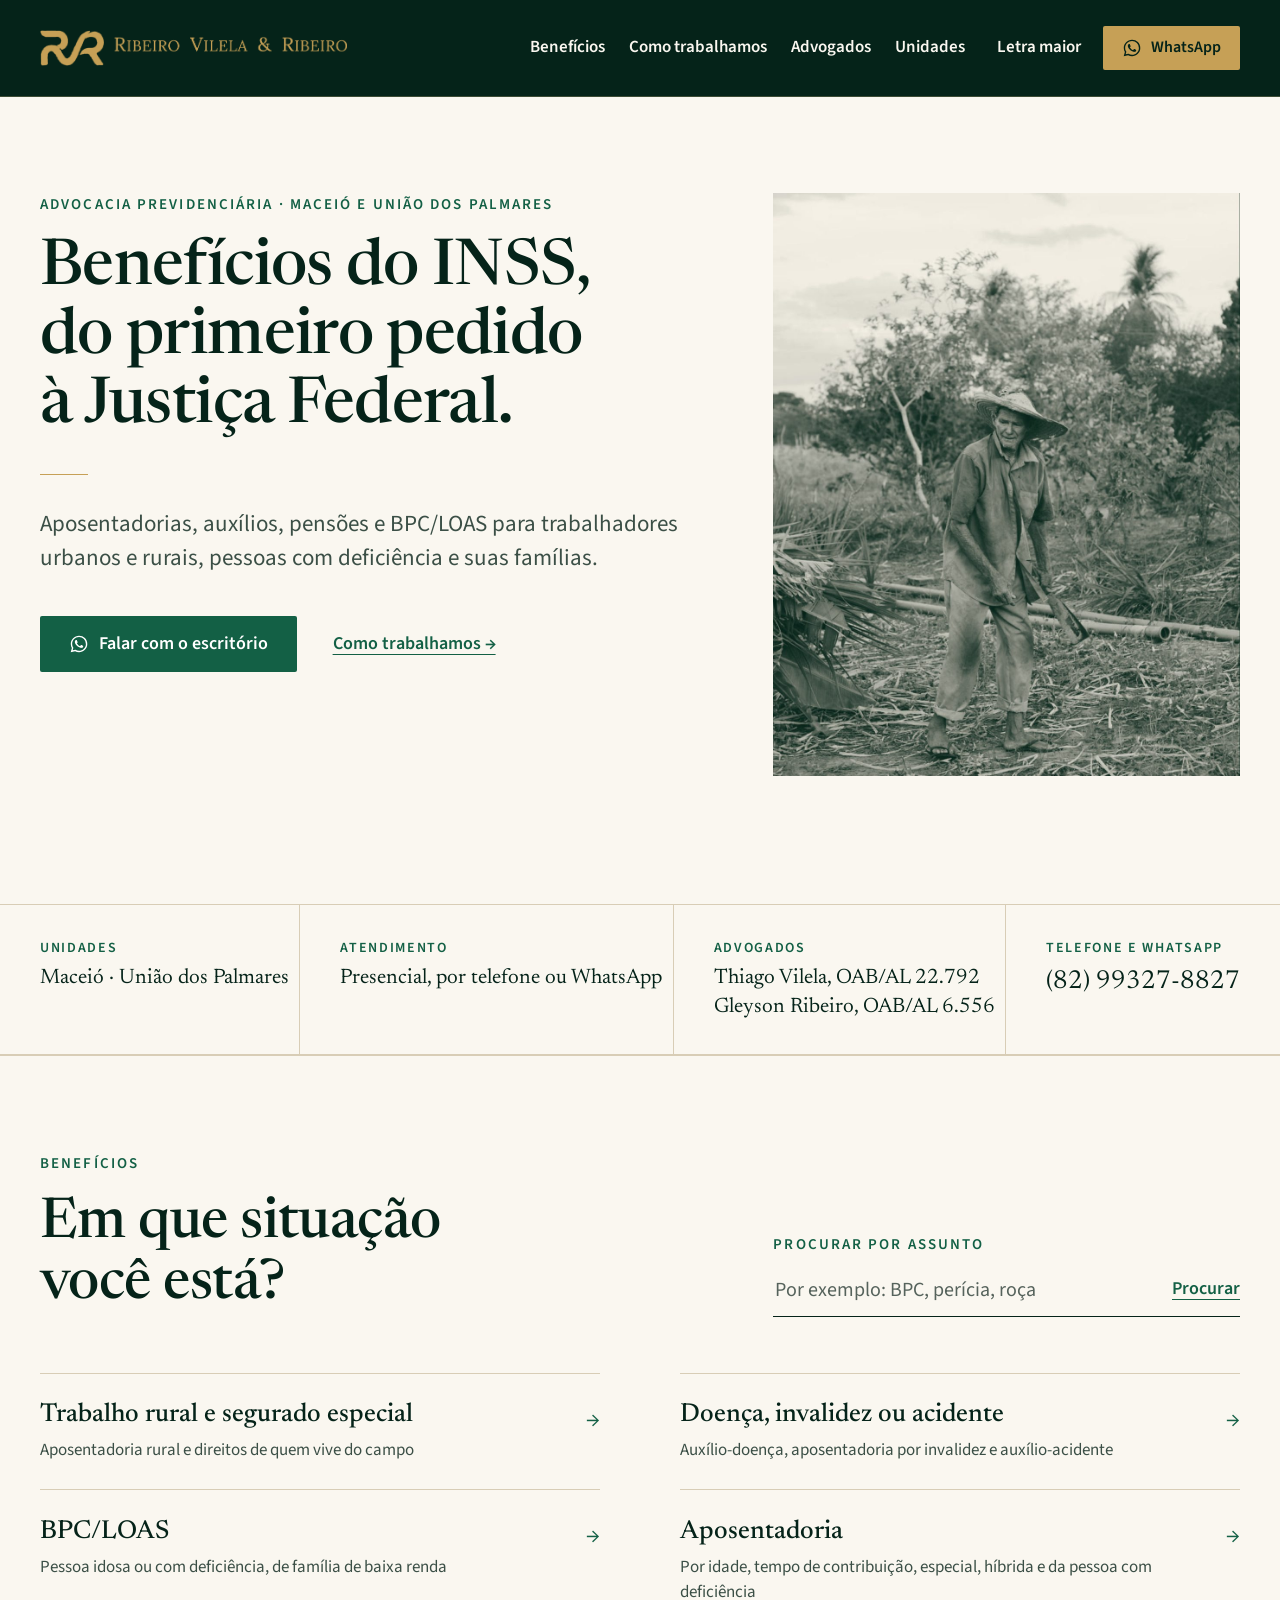
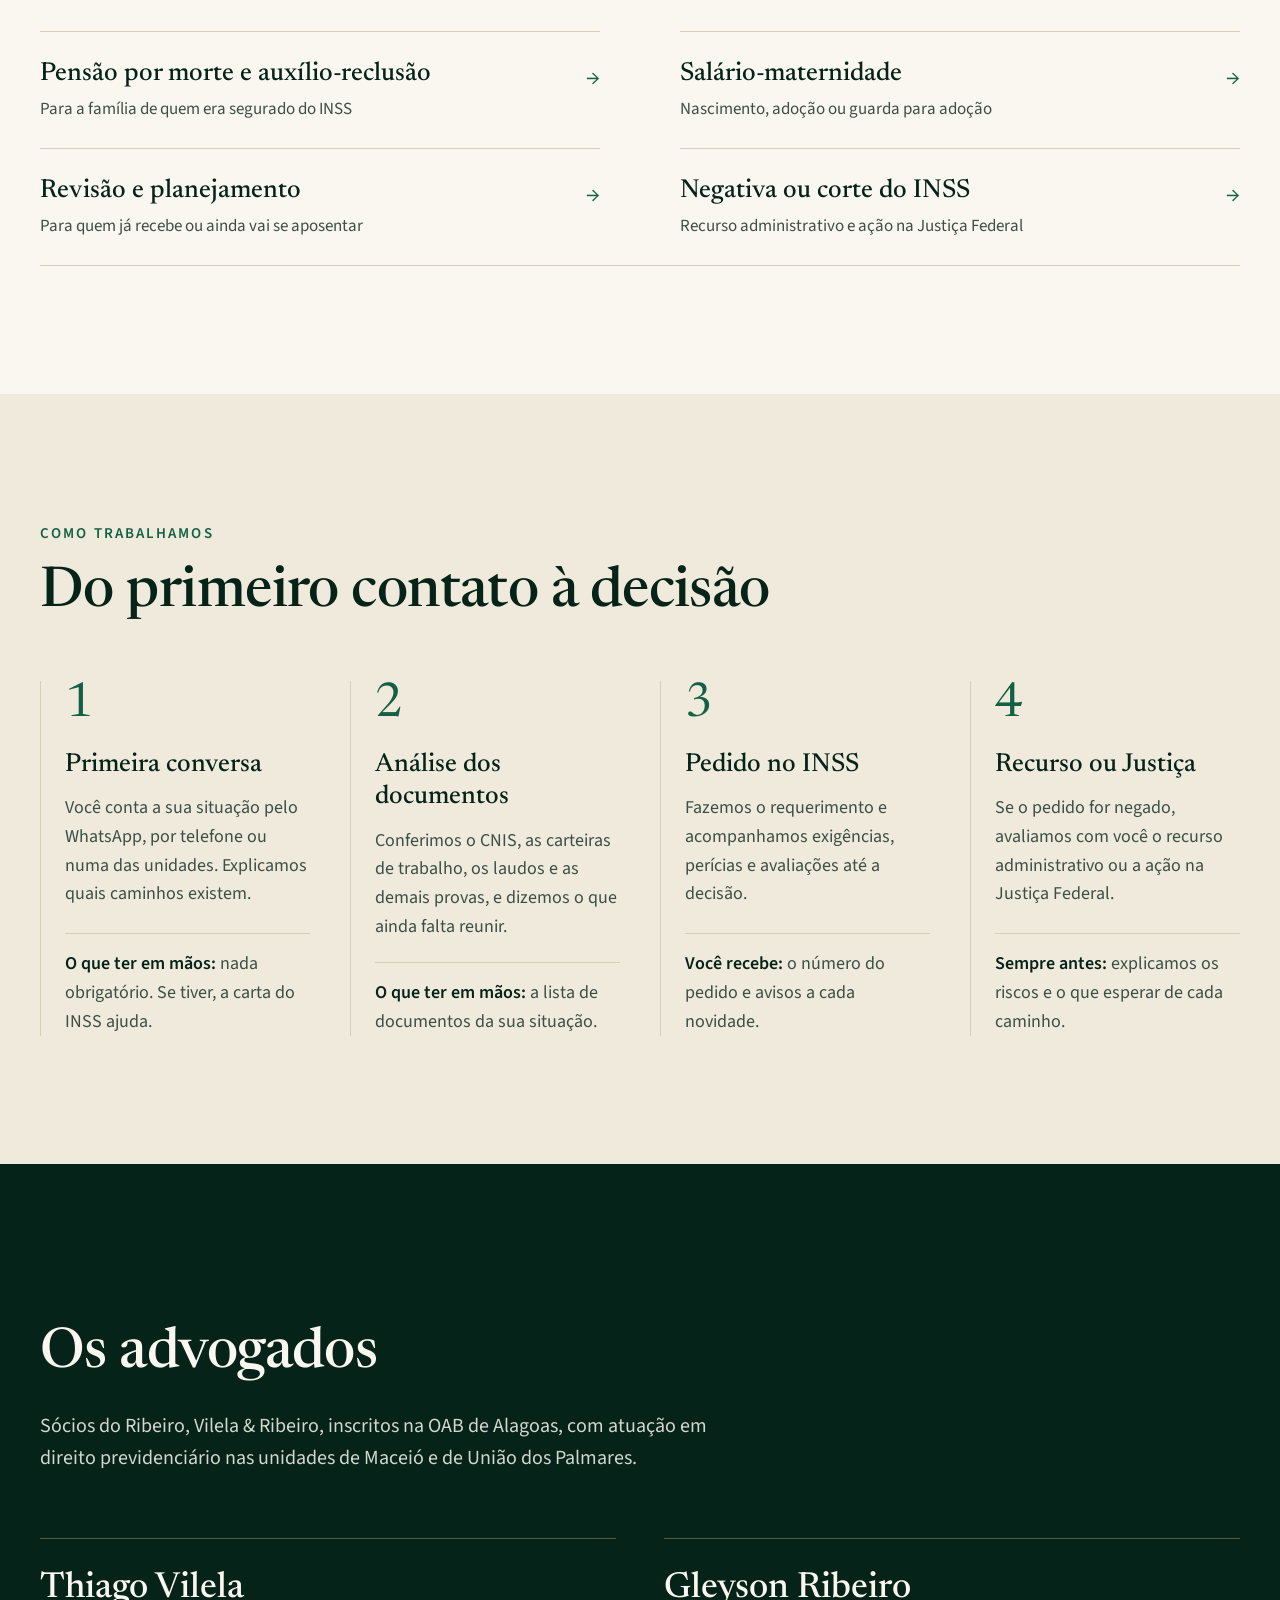
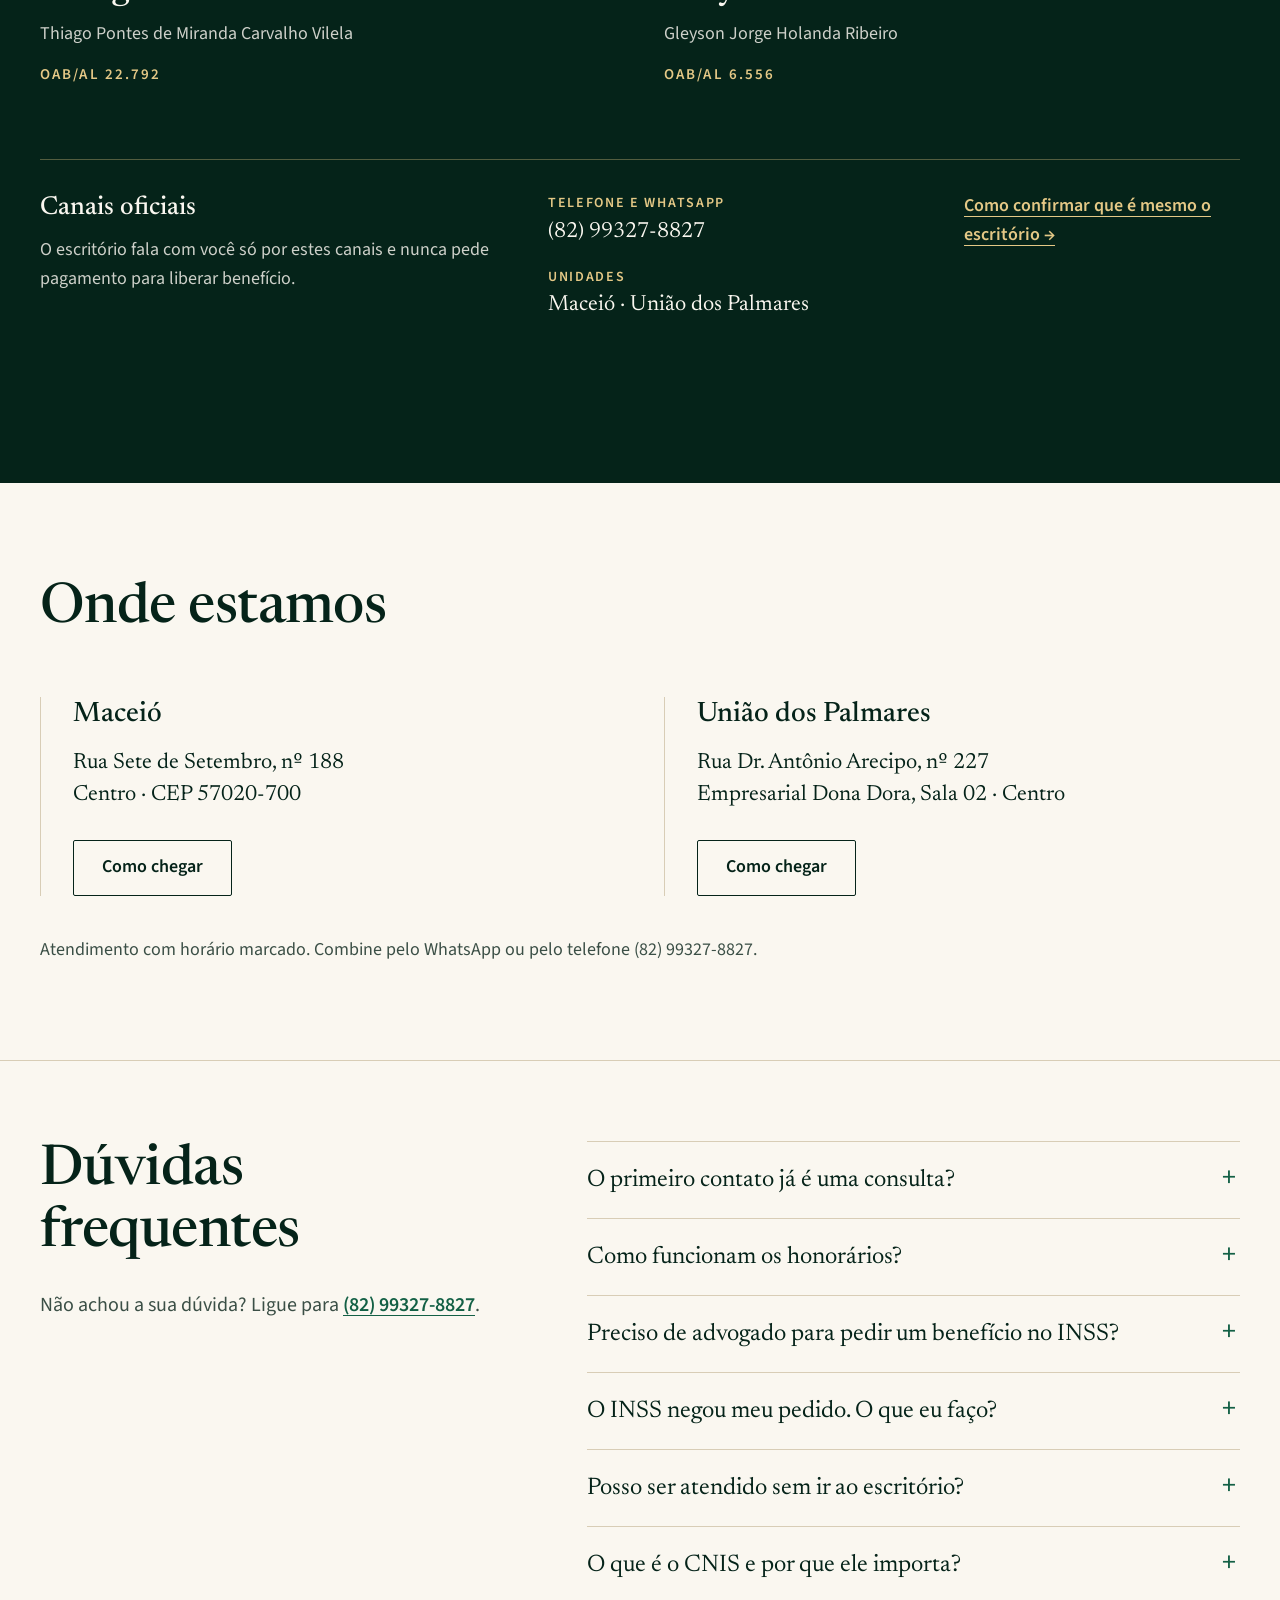
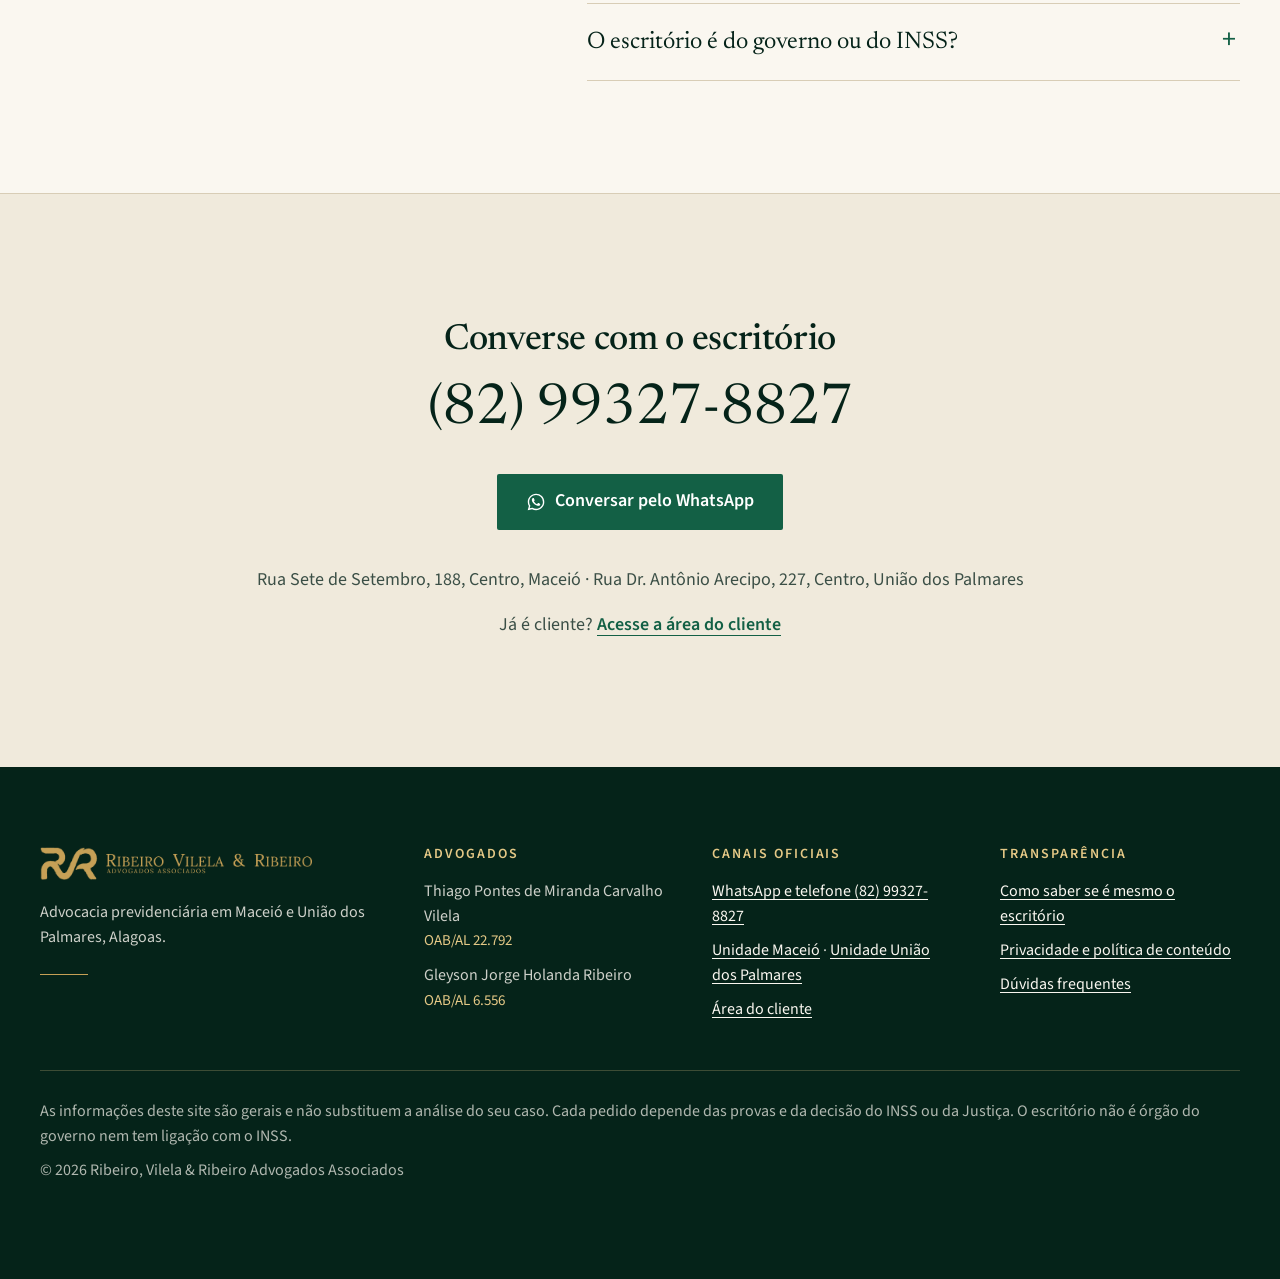
==== commit 2eb9ef9c: "Topo verde-noite com logo dourado e foto em tom único na abertura Co-Authored-By: Claude Opus 5.5 <n" ====
--- a/index.html
+++ b/index.html
@@ -80,7 +80,7 @@
 <header class="topo">
   <div class="topo-in">
     <a class="marca" href="/" aria-label="Ribeiro, Vilela & Ribeiro, página inicial">
-      <img src="/img/logo-cabecalho-verde.png" alt="Ribeiro, Vilela & Ribeiro Advogados Associados" width="1399" height="168">
+      <img src="/img/logo-cabecalho-ouro.png" alt="Ribeiro, Vilela & Ribeiro Advogados Associados" width="1399" height="168">
     </a>
     <button class="menu-btn" type="button" aria-expanded="false" aria-controls="menu">Menu</button>
     <div class="menu" id="menu">
@@ -105,7 +105,7 @@
             <button type="button" class="acess-opcao" data-libras>Tradução em Libras</button>
           </div>
         </div>
-        <a class="btn btn-verde btn-peq" href="https://wa.me/5582993278827?text=Ol%C3%A1!%20Vim%20pelo%20site%20e%20gostaria%20de%20uma%20orienta%C3%A7%C3%A3o%20sobre%20um%20benef%C3%ADcio%20do%20INSS." target="_blank" rel="noopener">
+        <a class="btn btn-ouro btn-peq" href="https://wa.me/5582993278827?text=Ol%C3%A1!%20Vim%20pelo%20site%20e%20gostaria%20de%20uma%20orienta%C3%A7%C3%A3o%20sobre%20um%20benef%C3%ADcio%20do%20INSS." target="_blank" rel="noopener">
           <svg aria-hidden="true" viewBox="0 0 24 24"><use href="#i-whats"/></svg> WhatsApp
         </a>
       </div>
@@ -129,15 +129,20 @@
         <a class="link" href="#como-trabalhamos">Como trabalhamos →</a>
       </div>
     </div>
-    <aside class="timbre" aria-label="Dados do escritório">
-      <dl>
-        <div><dt>Unidades</dt><dd>Maceió · União dos Palmares</dd></div>
-        <div><dt>Atendimento</dt><dd>Presencial, por telefone ou WhatsApp</dd></div>
-        <div><dt>Advogados</dt><dd>Thiago Vilela, OAB/AL 22.792<br>Gleyson Ribeiro, OAB/AL 6.556</dd></div>
-        <div><dt>Telefone e WhatsApp</dt><dd class="timbre-tel"><a href="tel:+5582993278827">(82) 99327-8827</a></dd></div>
-      </dl>
-    </aside>
-  </div>
+    <figure class="hero-foto">
+      <img src="/img/fotos/rural-pb.jpg" alt="Trabalhador rural de chapéu de palha" width="1080" height="1350">
+    </figure>
+  </div>
+</section>
+
+<!-- FICHA DO ESCRITÓRIO -->
+<section class="ficha" aria-label="Dados do escritório">
+  <dl class="ficha-in">
+    <div><dt>Unidades</dt><dd>Maceió · União dos Palmares</dd></div>
+    <div><dt>Atendimento</dt><dd>Presencial, por telefone ou WhatsApp</dd></div>
+    <div><dt>Advogados</dt><dd>Thiago Vilela, OAB/AL 22.792<br>Gleyson Ribeiro, OAB/AL 6.556</dd></div>
+    <div><dt>Telefone e WhatsApp</dt><dd class="ficha-tel"><a href="tel:+5582993278827">(82) 99327-8827</a></dd></div>
+  </dl>
 </section>
 
 <!-- BENEFÍCIOS -->
--- a/assets/site.css
+++ b/assets/site.css
@@ -62,19 +62,21 @@
 .link-claro:hover { color: var(--papel); }
 
 /* ---------- topo ---------- */
-.topo { position: sticky; top: 0; z-index: 50; background: var(--papel); border-bottom: 1px solid var(--filete); }
+.topo { position: sticky; top: 0; z-index: 50; background: var(--noite); border-bottom: 1px solid rgba(228, 200, 134, .25); }
 .topo-in { max-width: calc(var(--larg) + 2 * var(--margem)); margin: 0 auto; padding: 0 var(--margem); height: 6rem; display: flex; align-items: center; justify-content: space-between; gap: 2rem; }
 .marca { flex: none; }
 .marca img { width: clamp(17rem, 24vw, 22rem); }
 .menu { display: flex; align-items: center; gap: 2rem; white-space: nowrap; }
 .menu-links { display: flex; gap: 1.5rem; }
-.menu-links a { font-size: 1.0625rem; font-weight: 600; color: var(--noite); text-decoration: none; padding: .3rem 0; border-bottom: 1px solid transparent; }
-.menu-links a:hover { color: var(--esmeralda); border-bottom-color: var(--esmeralda); }
+.menu-links a { font-size: 1.0625rem; font-weight: 600; color: var(--papel); text-decoration: none; padding: .3rem 0; border-bottom: 1px solid transparent; }
+.menu-links a:hover { color: var(--ouro-claro); border-bottom-color: var(--ouro); }
 .menu-acoes { display: flex; align-items: center; gap: 1.4rem; }
-.link-topo { background: none; border: 0; padding: .3rem 0; cursor: pointer; font-size: 1.0625rem; font-weight: 600; color: var(--noite); }
+.link-topo { background: none; border: 0; padding: .3rem 0; cursor: pointer; font-size: 1.0625rem; font-weight: 600; color: var(--papel); }
+.btn-ouro { background: var(--ouro); color: var(--noite); }
+.btn-ouro:hover { background: var(--ouro-claro); }
 .link-rodape { background: none; border: 0; padding: 0; cursor: pointer; color: var(--papel); text-decoration: underline; text-underline-offset: .2em; font-size: 1rem; }
 .link-rodape:hover { color: var(--ouro-claro); }
-.link-topo:hover, .link-topo[aria-expanded="true"] { color: var(--esmeralda); text-decoration: underline; text-underline-offset: .25em; }
+.link-topo:hover, .link-topo[aria-expanded="true"] { color: var(--ouro-claro); text-decoration: underline; text-underline-offset: .25em; }
 .menu-btn { display: none; }
 
 .acess { position: relative; }
@@ -93,13 +95,19 @@
 .hero h1 { max-width: 12em; }
 .hero-lead { max-width: 30em; font-size: 1.4375rem; line-height: 1.5; color: var(--texto-2); }
 .hero-acoes { margin-top: 2.5rem; display: flex; flex-wrap: wrap; align-items: center; gap: 1.75rem 2.25rem; }
-.timbre { border-left: 1px solid var(--filete); padding: .5rem 0 .5rem 2.5rem; }
-.timbre dl > div { padding: 1.1rem 0; border-top: 1px solid var(--filete); }
-.timbre dl > div:first-child { border-top: 0; padding-top: 0; }
-.timbre dt { font-size: .875rem; font-weight: 600; letter-spacing: .12em; text-transform: uppercase; color: var(--esmeralda); margin-bottom: .3rem; }
-.timbre dd { font-family: var(--serifa); font-size: 1.375rem; line-height: 1.35; color: var(--noite); }
-.timbre-tel a { font-size: 1.75rem; color: var(--noite); text-decoration: none; }
-.timbre-tel a:hover { color: var(--esmeralda); }
+/* uma única foto, em tom único, sem texto por cima */
+.hero-foto { margin: 0; }
+.hero-foto img { width: 100%; aspect-ratio: 4 / 5; object-fit: cover; object-position: center 35%; }
+
+/* ficha do escritório, logo abaixo da abertura */
+.ficha { border-top: 1px solid var(--filete); border-bottom: 1px solid var(--filete); padding: 0 var(--margem); }
+.ficha-in { max-width: var(--larg); margin: 0 auto; display: grid; grid-template-columns: repeat(4, auto); justify-content: space-between; }
+.ficha-in > div { padding: 2rem 0; }
+.ficha-in > div + div { padding-left: 2.5rem; border-left: 1px solid var(--filete); }
+.ficha dt { font-size: .875rem; font-weight: 600; letter-spacing: .12em; text-transform: uppercase; color: var(--esmeralda); margin-bottom: .35rem; }
+.ficha dd { font-family: var(--serifa); font-size: 1.3125rem; line-height: 1.35; color: var(--noite); }
+.ficha-tel a { font-size: 1.625rem; color: var(--noite); text-decoration: none; }
+.ficha-tel a:hover { color: var(--esmeralda); }
 
 /* ---------- seções (respiro variável: as de serviço respiram menos, a dos advogados mais) ---------- */
 .secao { padding: var(--respiro) var(--margem); }
@@ -274,14 +282,17 @@
 
 /* ---------- até 1180px: menu recolhido ---------- */
 @media (max-width: 1180px) {
-  .menu-btn { display: inline-flex; align-items: center; min-height: 2.75rem; padding: 0 1.2rem; border: 1px solid var(--noite); border-radius: 2px; background: none; cursor: pointer; font-size: 1.0625rem; font-weight: 600; color: var(--noite); }
-  .menu-btn[aria-expanded="true"] { background: var(--noite); color: var(--papel); }
-  .menu { position: absolute; top: 100%; left: 0; right: 0; display: none; flex-direction: column; align-items: stretch; gap: 0; background: var(--papel); border-bottom: 1px solid var(--filete); padding: .5rem var(--margem) 1.75rem; }
+  .menu-btn { display: inline-flex; align-items: center; min-height: 2.75rem; padding: 0 1.2rem; border: 1px solid var(--ouro); border-radius: 2px; background: none; cursor: pointer; font-size: 1.0625rem; font-weight: 600; color: var(--papel); }
+  .menu-btn[aria-expanded="true"] { background: var(--ouro); color: var(--noite); }
+  .menu { position: absolute; top: 100%; left: 0; right: 0; display: none; flex-direction: column; align-items: stretch; gap: 0; background: var(--noite); border-bottom: 1px solid rgba(228, 200, 134, .25); padding: .5rem var(--margem) 1.75rem; }
   .menu.aberto { display: flex; }
   .menu-links { flex-direction: column; gap: 0; }
-  .menu-links a { padding: 1rem 0; font-size: 1.1875rem; border-bottom: 1px solid var(--filete); }
+  .menu-links a { padding: 1rem 0; font-size: 1.1875rem; border-bottom: 1px solid rgba(228, 200, 134, .2); }
   .menu-acoes { flex-direction: column; align-items: stretch; gap: 0; }
-  .link-topo { text-align: left; padding: 1rem 0; font-size: 1.1875rem; border-bottom: 1px solid var(--filete); width: 100%; }
+  .link-topo { text-align: left; padding: 1rem 0; font-size: 1.1875rem; border-bottom: 1px solid rgba(228, 200, 134, .2); width: 100%; }
+  .ficha-in { grid-template-columns: 1fr 1fr; }
+  .ficha-in > div:nth-child(3) { padding-left: 0; border-left: 0; }
+  .ficha-in > div:nth-child(n+3) { border-top: 1px solid var(--filete); }
   .acess-painel { position: static; width: auto; margin: .5rem 0 1rem; }
   .menu-acoes .btn { margin-top: 1.25rem; min-height: 3.5rem; font-size: 1.125rem; }
 }
@@ -310,7 +321,10 @@
   .topo-in { height: 4.75rem; gap: 1rem; }
   .marca img { width: 13.5rem; }
   .hero h1 br { display: none; }
-  .timbre { border-left: 0; border-top: 1px solid var(--filete); padding: 1.5rem 0 0; }
+  .hero-foto img { aspect-ratio: 4 / 3.4; }
+  .ficha-in { grid-template-columns: 1fr; }
+  .ficha-in > div, .ficha-in > div + div, .ficha-in > div:nth-child(3) { padding: 1.25rem 0; border-left: 0; }
+  .ficha-in > div + div { border-top: 1px solid var(--filete); }
   .escritorio { padding: 5rem var(--margem); }
   .advogado h3 { font-size: 1.875rem; }
   .fecho-tel { font-size: 2.75rem; }
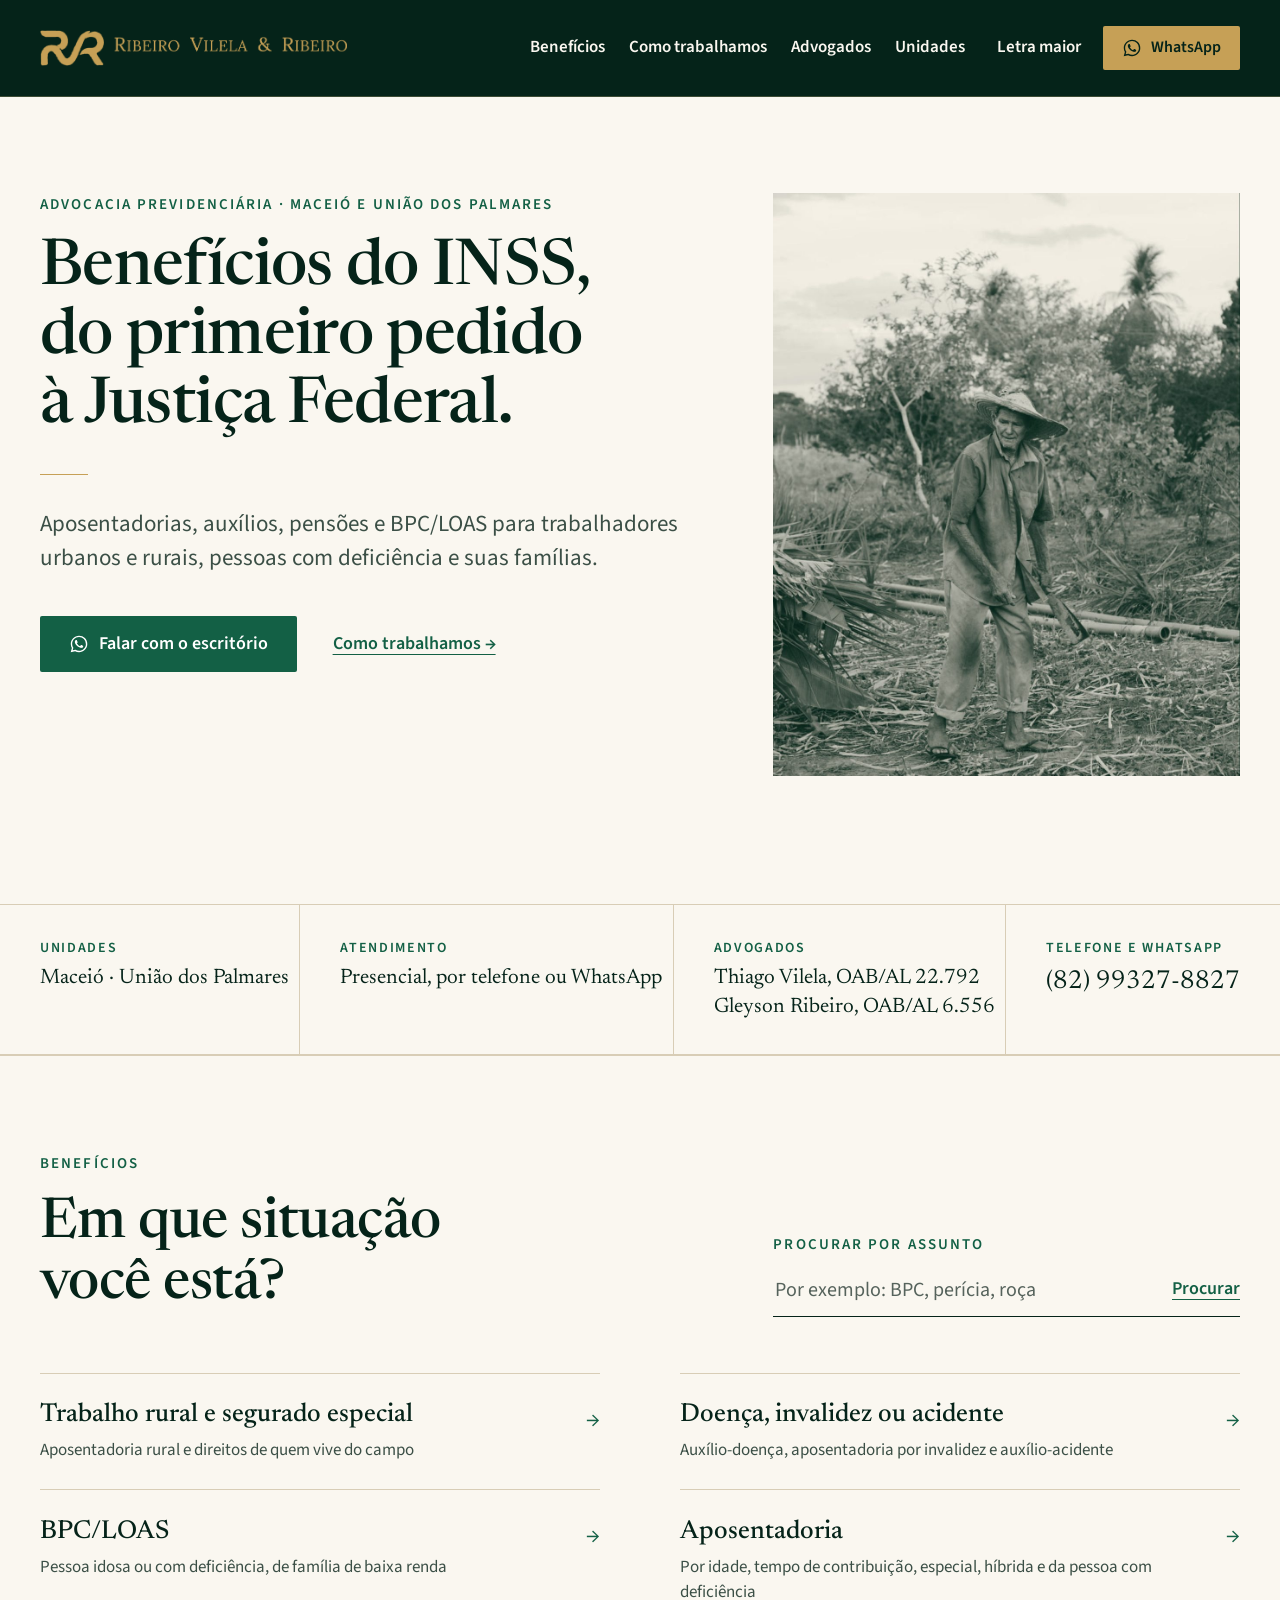
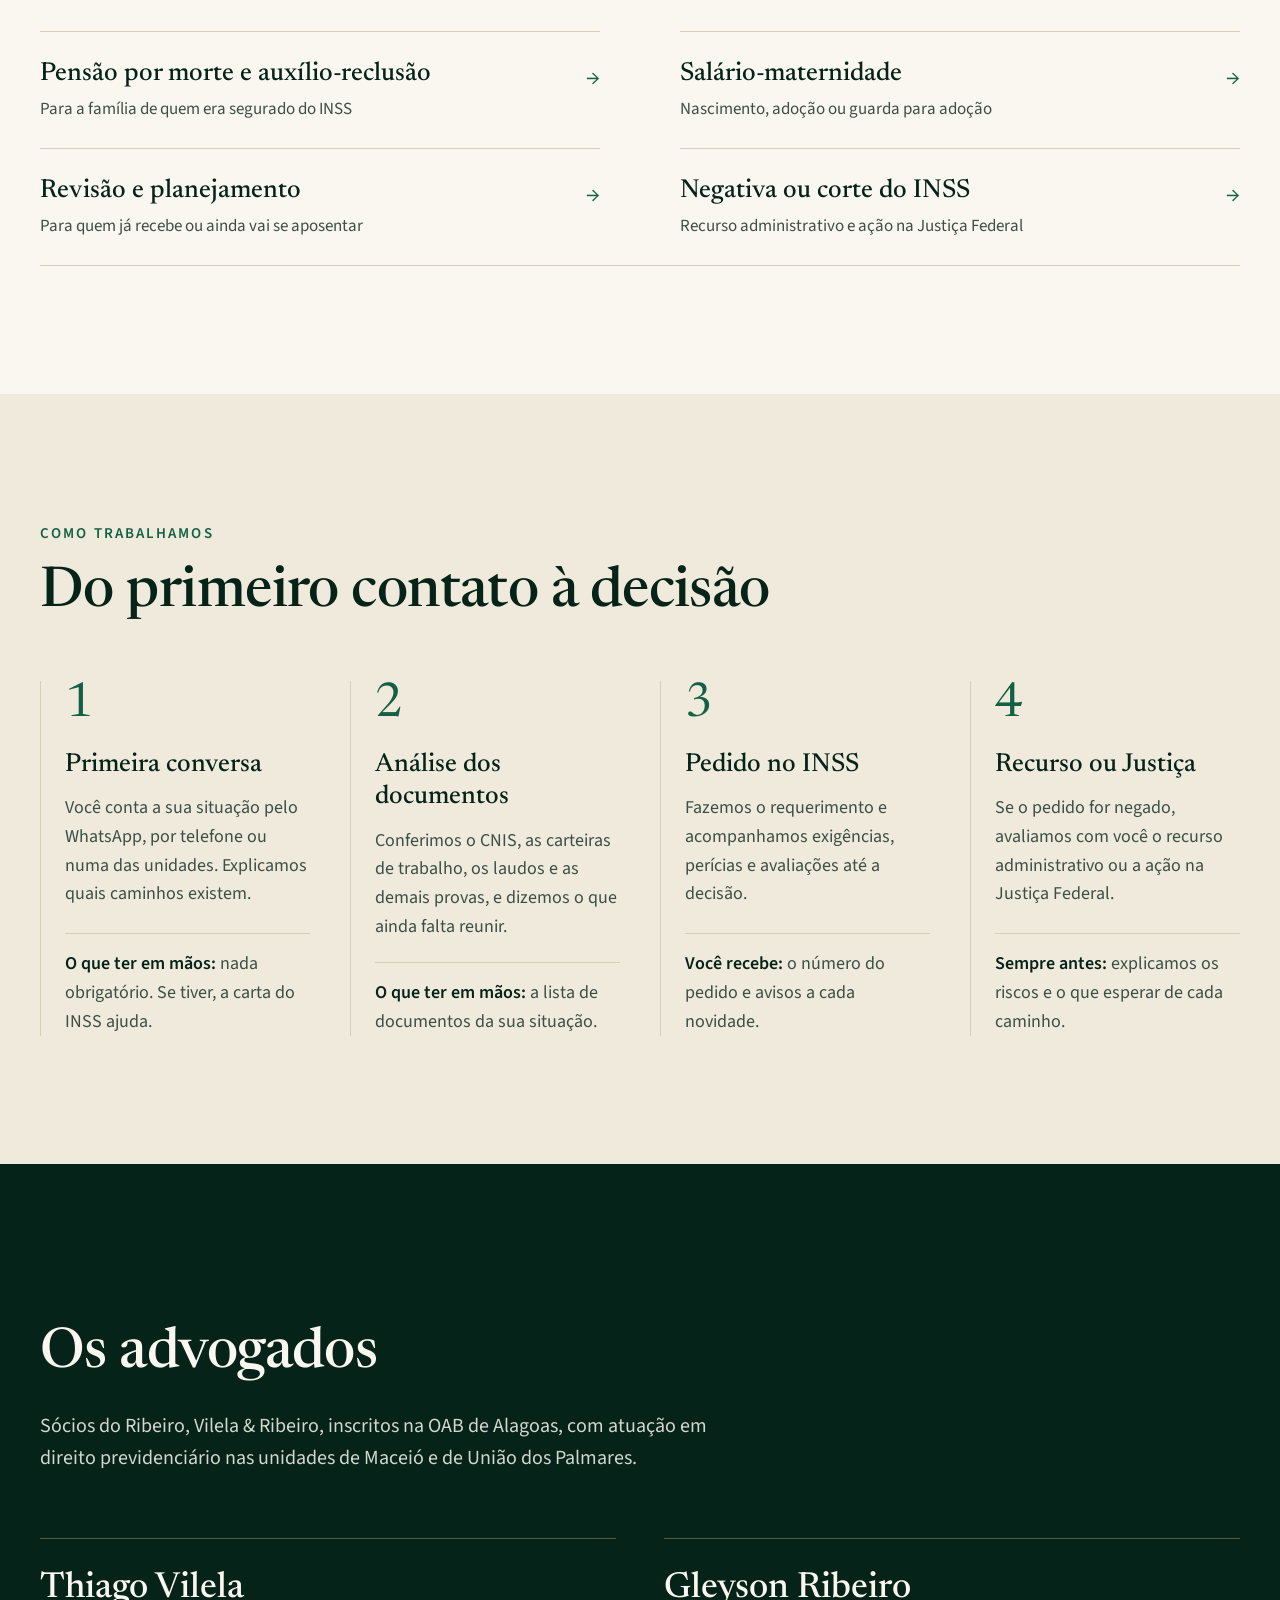
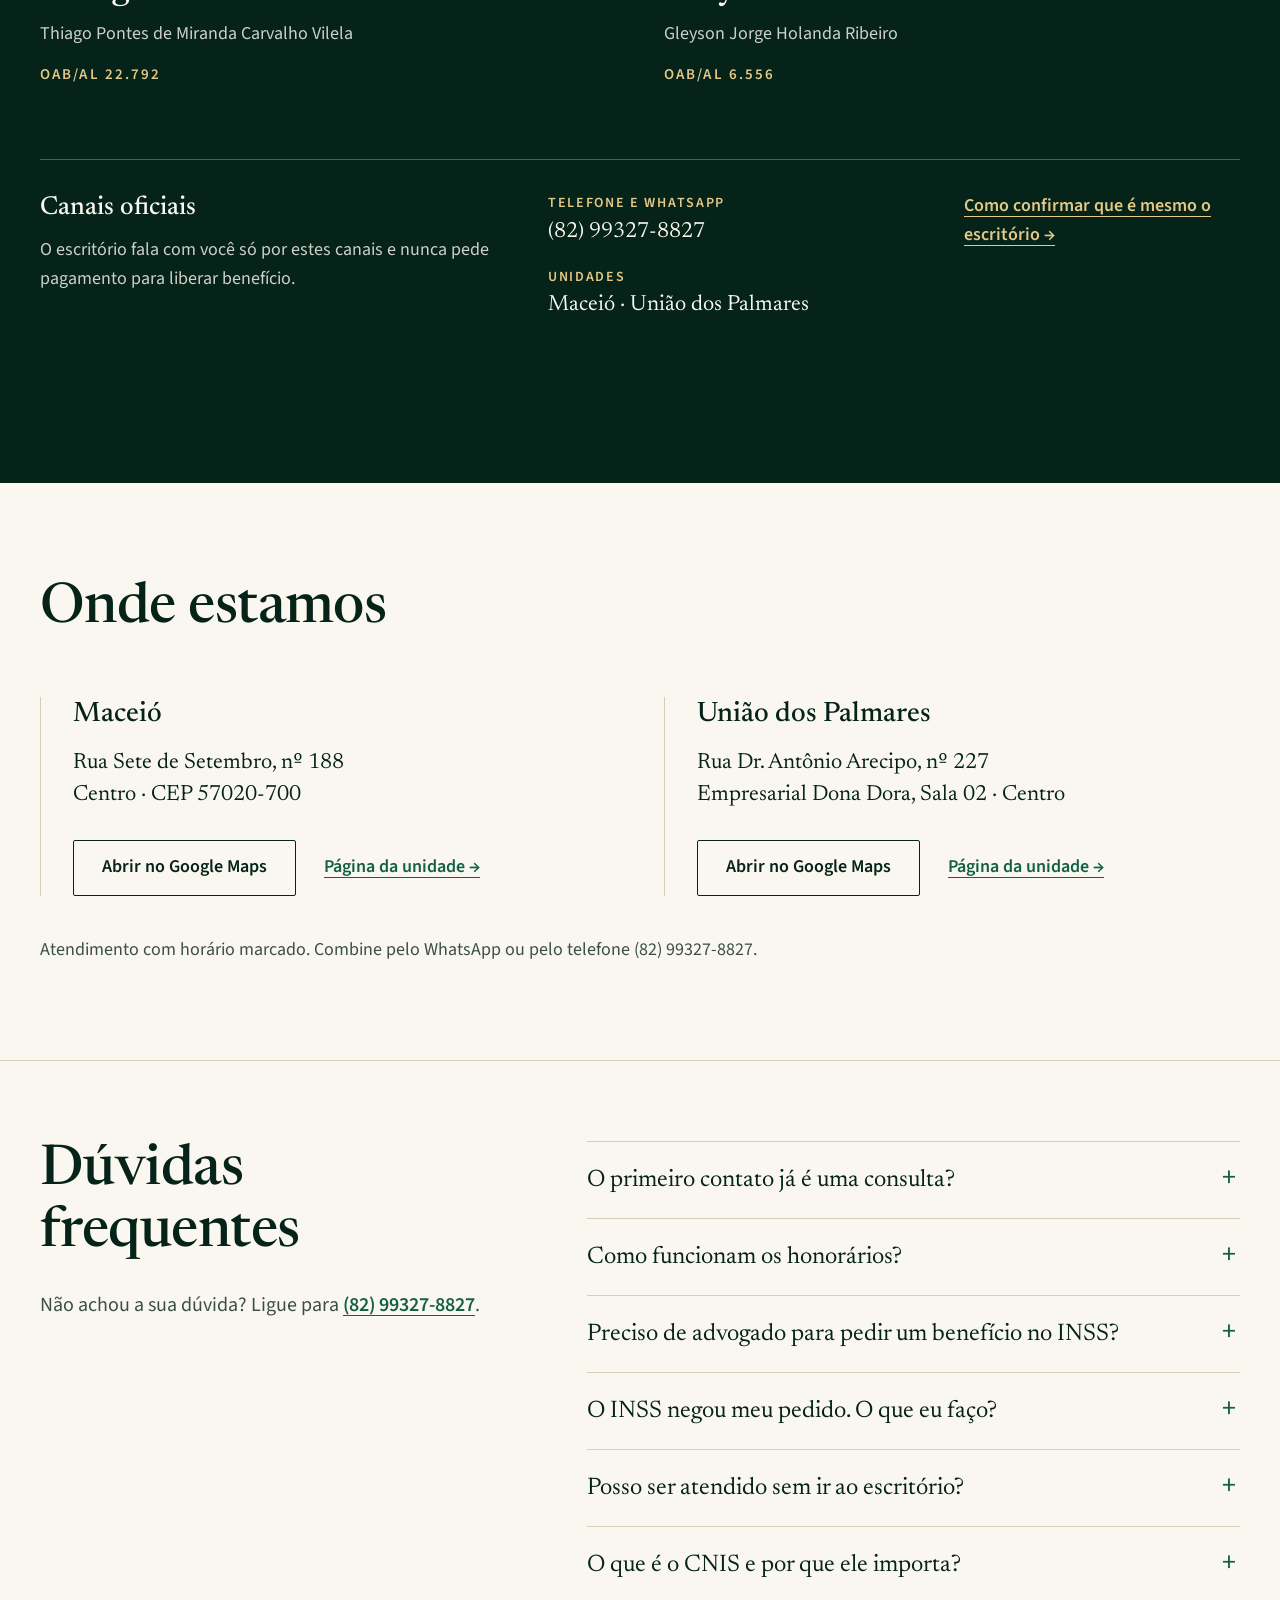
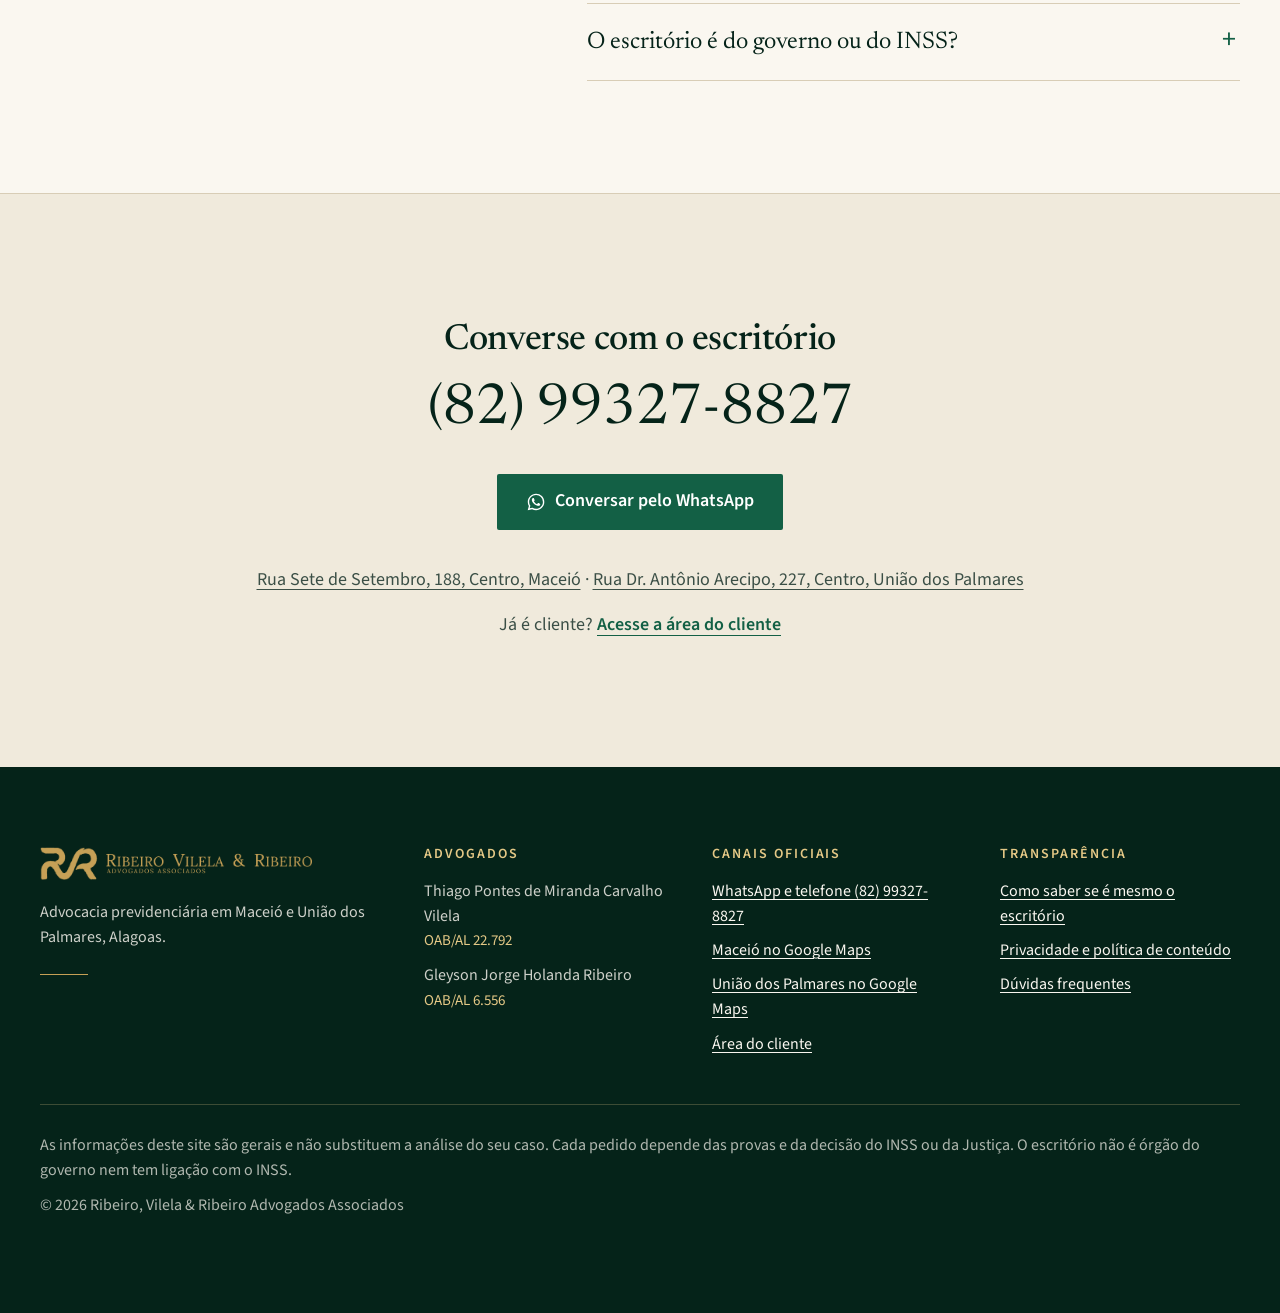
==== commit d37648ac: "Links do Google Maps das duas unidades Co-Authored-By: Claude Opus 5.5 <noreply@anthropic.com>" ====
--- a/index.html
+++ b/index.html
@@ -475,12 +475,18 @@
       <div class="unidade">
         <h3>Maceió</h3>
         <p class="unidade-end">Rua Sete de Setembro, nº 188<br>Centro · CEP 57020-700</p>
-        <a class="btn btn-contorno" href="/maceio">Como chegar</a>
+        <div class="unidade-acoes">
+          <a class="btn btn-contorno" href="https://www.google.com/maps/search/?api=1&amp;query=Rua+Sete+de+Setembro+188+Centro+Macei%C3%B3+AL+57020-700" target="_blank" rel="noopener">Abrir no Google Maps</a>
+          <a class="link" href="/maceio">Página da unidade →</a>
+        </div>
       </div>
       <div class="unidade">
         <h3>União dos Palmares</h3>
         <p class="unidade-end">Rua Dr. Antônio Arecipo, nº 227<br>Empresarial Dona Dora, Sala 02 · Centro</p>
-        <a class="btn btn-contorno" href="/uniao-dos-palmares">Como chegar</a>
+        <div class="unidade-acoes">
+          <a class="btn btn-contorno" href="https://www.google.com/maps/search/?api=1&amp;query=Rua+Dr.+Ant%C3%B4nio+Arecipo+227+Centro+Uni%C3%A3o+dos+Palmares+AL+57800-000" target="_blank" rel="noopener">Abrir no Google Maps</a>
+          <a class="link" href="/uniao-dos-palmares">Página da unidade →</a>
+        </div>
       </div>
     </div>
     <p class="unidades-nota">Atendimento com horário marcado. Combine pelo WhatsApp ou pelo telefone (82) 99327-8827.</p>
@@ -535,7 +541,7 @@
     <a class="btn btn-verde" href="https://wa.me/5582993278827?text=Ol%C3%A1!%20Vim%20pelo%20site%20e%20gostaria%20de%20uma%20orienta%C3%A7%C3%A3o%20sobre%20um%20benef%C3%ADcio%20do%20INSS." target="_blank" rel="noopener">
       <svg aria-hidden="true" viewBox="0 0 24 24"><use href="#i-whats"/></svg> Conversar pelo WhatsApp
     </a>
-    <p class="fecho-end">Rua Sete de Setembro, 188, Centro, Maceió · Rua Dr. Antônio Arecipo, 227, Centro, União dos Palmares</p>
+    <p class="fecho-end"><a href="https://www.google.com/maps/search/?api=1&amp;query=Rua+Sete+de+Setembro+188+Centro+Macei%C3%B3+AL+57020-700" target="_blank" rel="noopener">Rua Sete de Setembro, 188, Centro, Maceió</a> · <a href="https://www.google.com/maps/search/?api=1&amp;query=Rua+Dr.+Ant%C3%B4nio+Arecipo+227+Centro+Uni%C3%A3o+dos+Palmares+AL+57800-000" target="_blank" rel="noopener">Rua Dr. Antônio Arecipo, 227, Centro, União dos Palmares</a></p>
     <p class="fecho-cliente">Já é cliente? <button type="button" class="link" data-abrir="cliente">Acesse a área do cliente</button></p>
   </div>
 </section>
@@ -555,7 +561,8 @@
     <div>
       <h2 class="rodape-tit">Canais oficiais</h2>
       <p><a href="https://wa.me/5582993278827?text=Ol%C3%A1!%20Vim%20pelo%20site%20e%20gostaria%20de%20uma%20orienta%C3%A7%C3%A3o%20sobre%20um%20benef%C3%ADcio%20do%20INSS." target="_blank" rel="noopener">WhatsApp e telefone (82) 99327-8827</a></p>
-      <p><a href="/maceio">Unidade Maceió</a> · <a href="/uniao-dos-palmares">Unidade União dos Palmares</a></p>
+      <p><a href="https://www.google.com/maps/search/?api=1&amp;query=Rua+Sete+de+Setembro+188+Centro+Macei%C3%B3+AL+57020-700" target="_blank" rel="noopener">Maceió no Google Maps</a></p>
+      <p><a href="https://www.google.com/maps/search/?api=1&amp;query=Rua+Dr.+Ant%C3%B4nio+Arecipo+227+Centro+Uni%C3%A3o+dos+Palmares+AL+57800-000" target="_blank" rel="noopener">União dos Palmares no Google Maps</a></p>
       <p><button type="button" class="link-rodape" data-abrir="cliente">Área do cliente</button></p>
     </div>
     <div>
--- a/assets/site.css
+++ b/assets/site.css
@@ -173,6 +173,9 @@
 .unidade { border-left: 1px solid var(--filete); padding-left: 2rem; }
 .unidade h3 { font-size: 1.75rem; }
 .unidade-end { margin: 1rem 0 1.75rem; font-family: var(--serifa); font-size: 1.375rem; line-height: 1.45; }
+.unidade-acoes { display: flex; flex-wrap: wrap; align-items: center; gap: 1rem 1.75rem; }
+.fecho-end a { color: var(--texto-2); }
+.fecho-end a:hover { color: var(--esmeralda); }
 .unidades-nota { margin-top: 2.5rem; font-size: 1.125rem; color: var(--texto-2); }
 
 /* dúvidas */
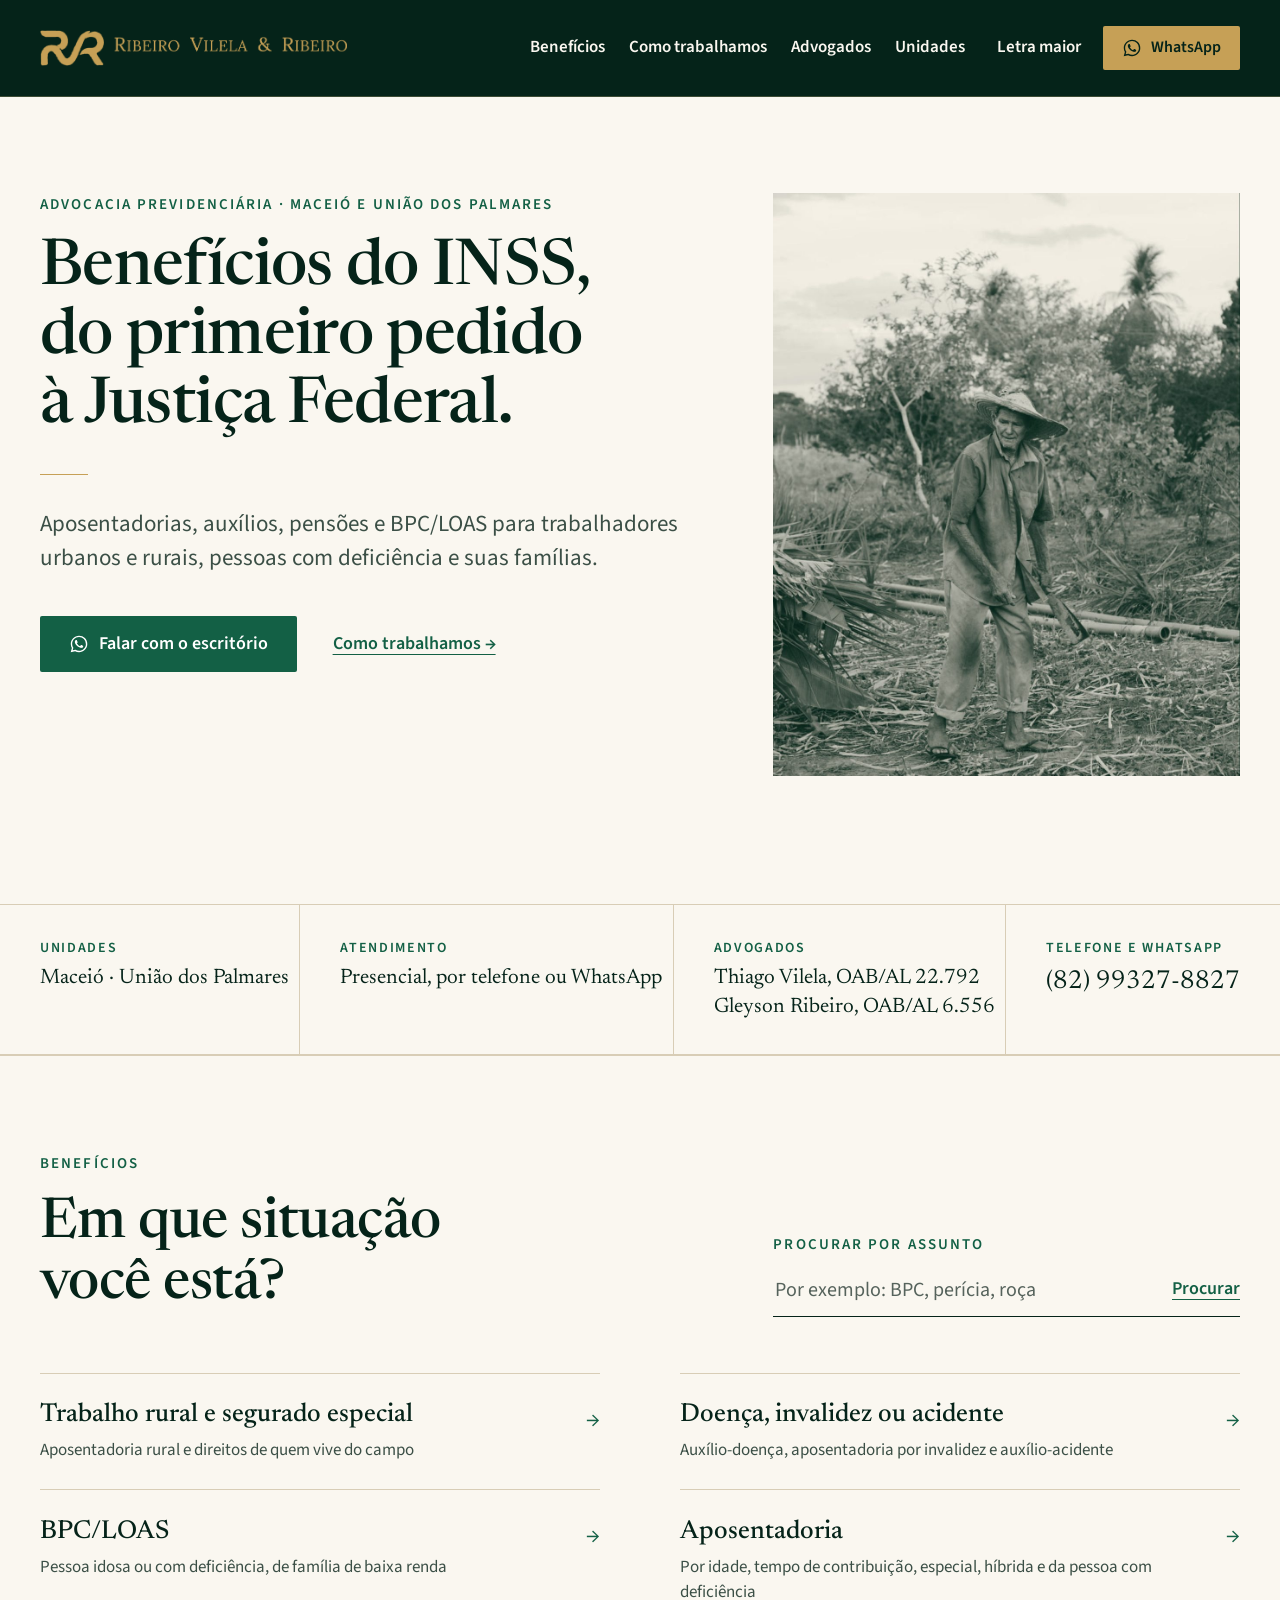
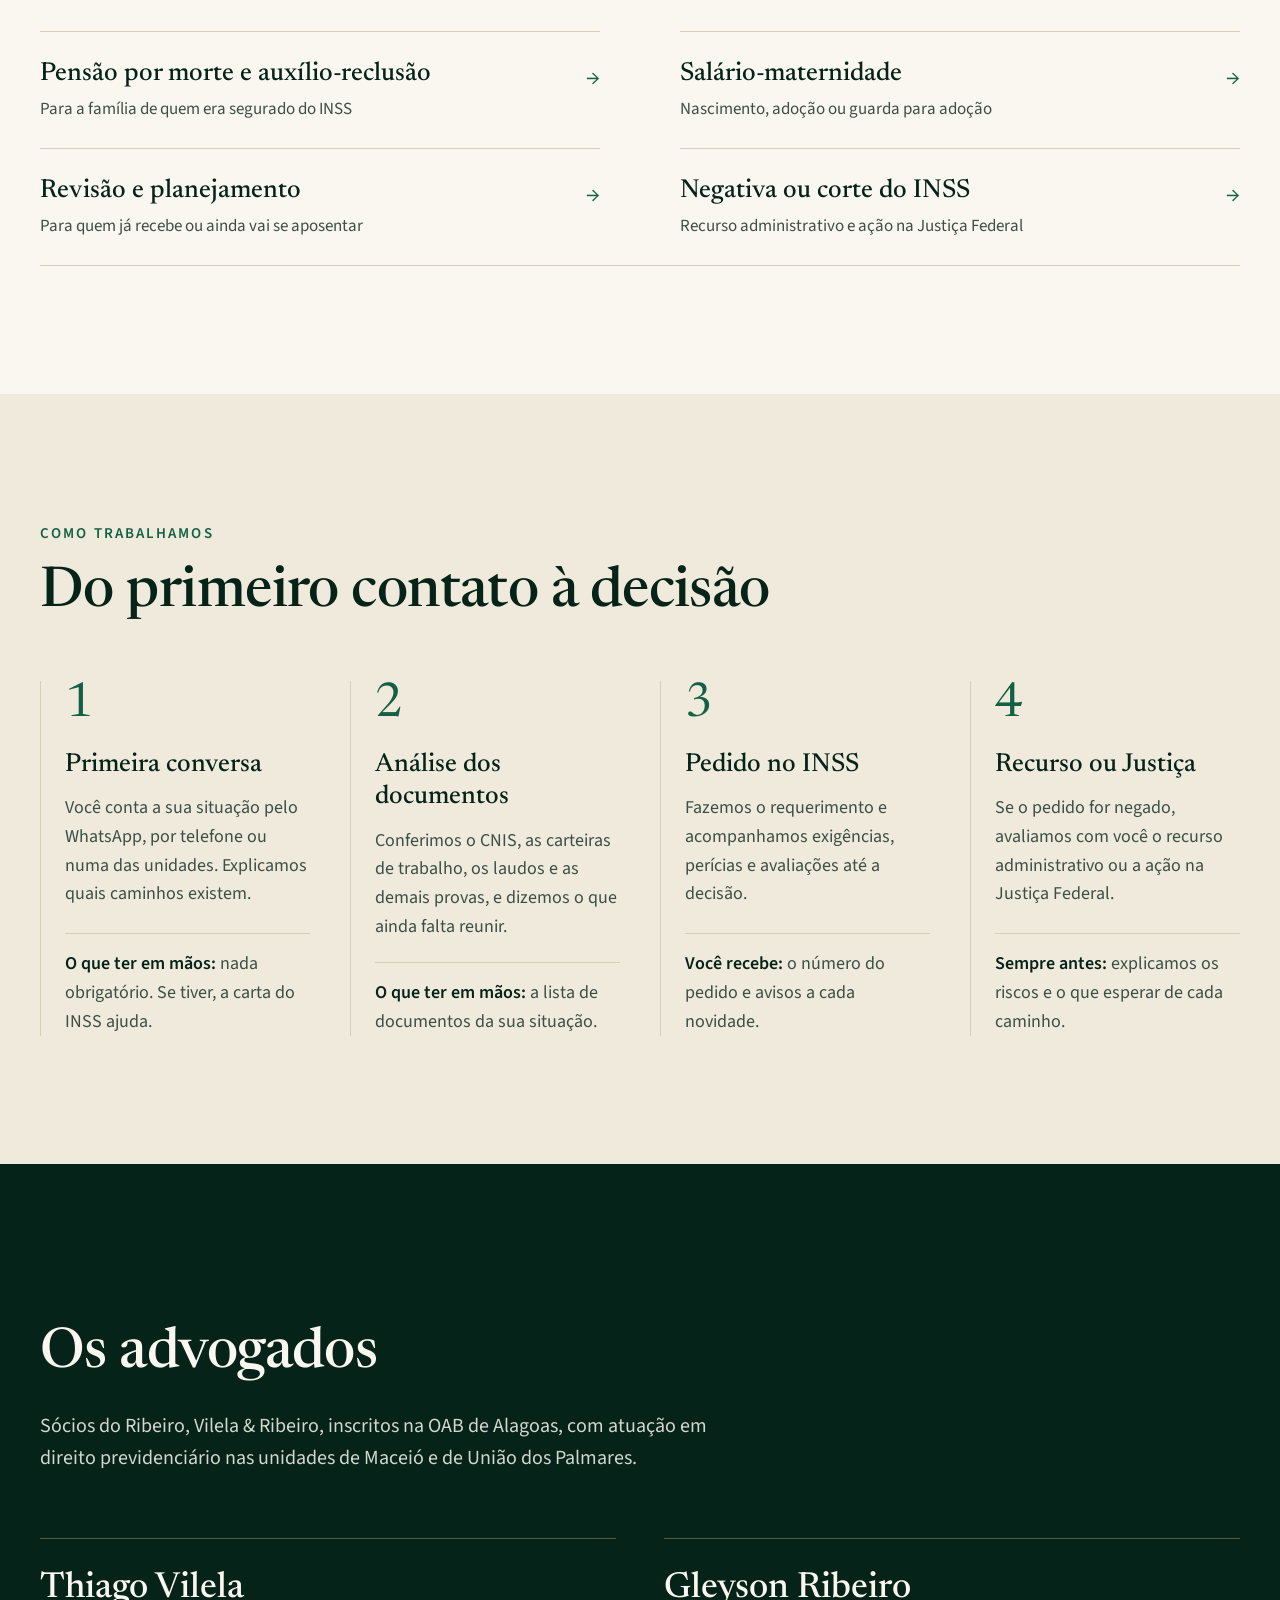
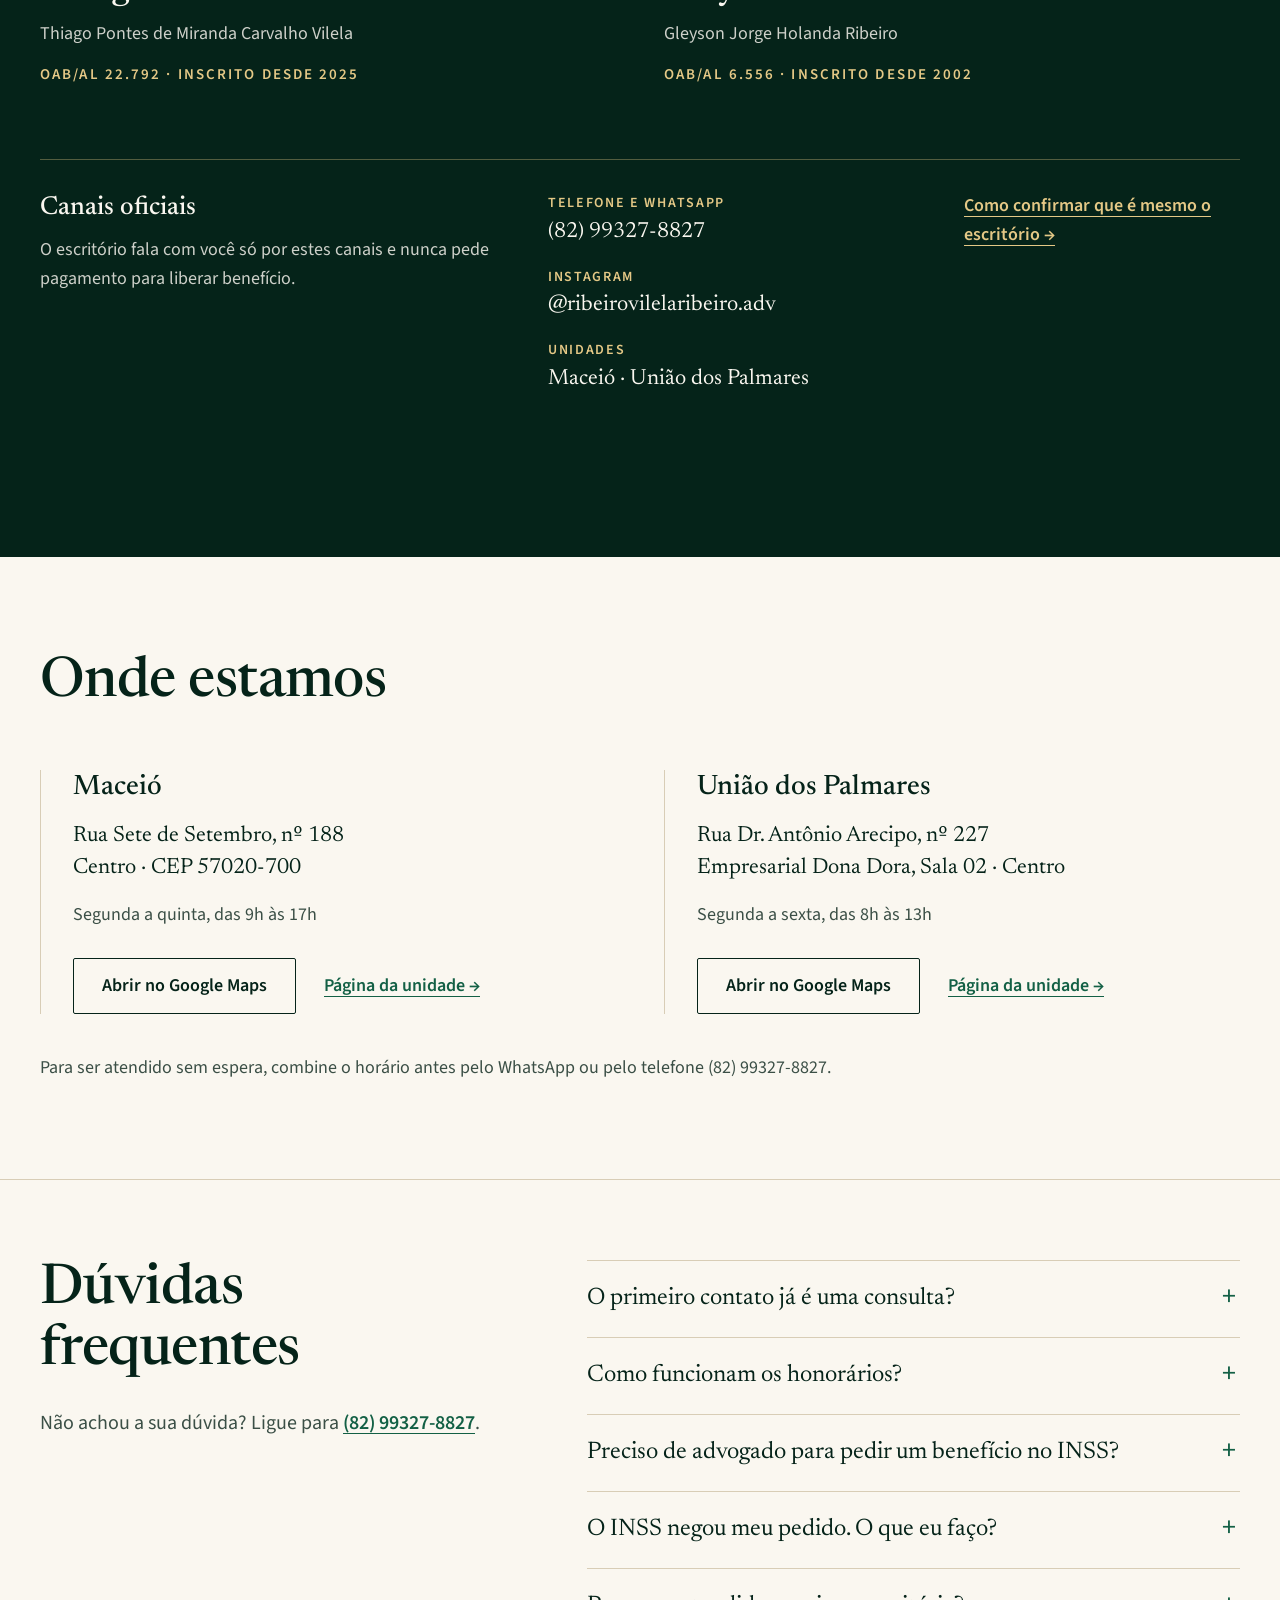
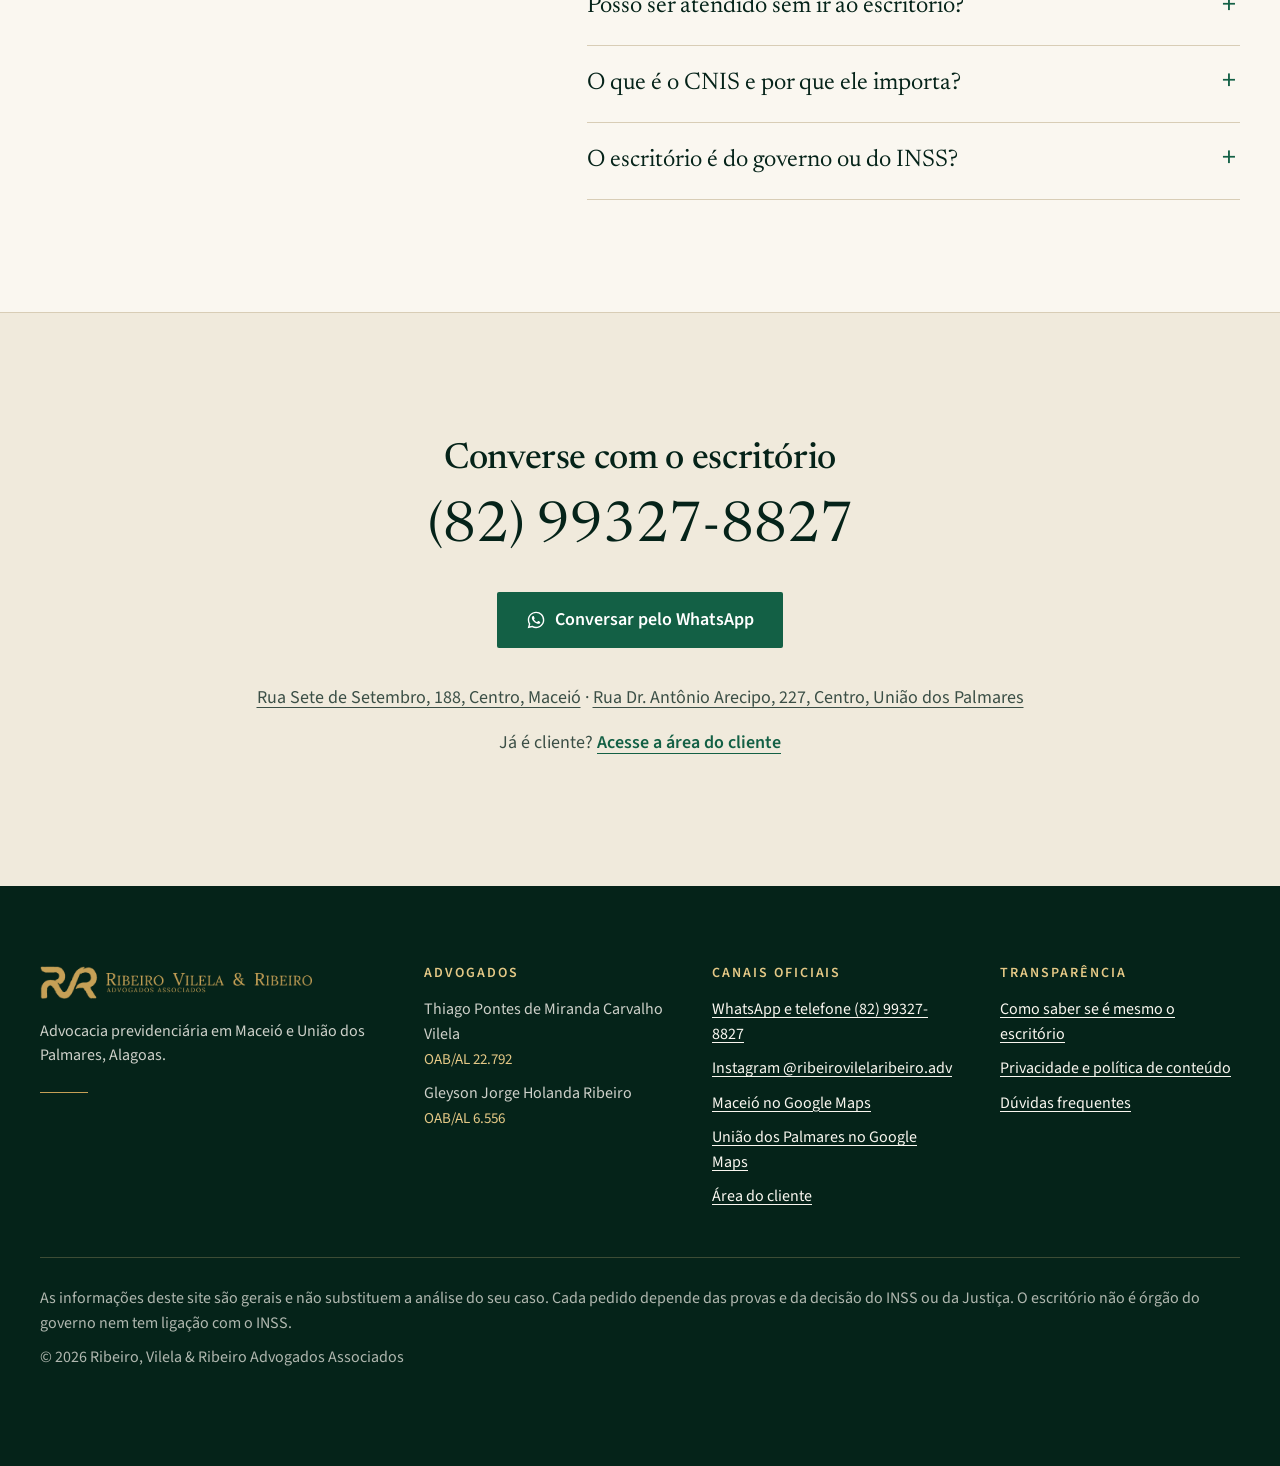
==== commit fb96d6aa: "Instagram, horários das unidades e ano de inscrição dos advogados Co-Authored-By: Claude Opus 5.5 <n" ====
--- a/index.html
+++ b/index.html
@@ -48,6 +48,9 @@
     "União dos Palmares",
     "Alagoas"
   ],
+  "sameAs": [
+    "https://www.instagram.com/ribeirovilelaribeiro.adv/"
+  ],
   "address": [
     {
       "@type": "PostalAddress",
@@ -445,12 +448,12 @@
       <article class="advogado">
         <h3>Thiago Vilela</h3>
         <p class="advogado-nome">Thiago Pontes de Miranda Carvalho Vilela</p>
-        <p class="oab">OAB/AL 22.792</p>
+        <p class="oab">OAB/AL 22.792 · inscrito desde 2025</p>
       </article>
       <article class="advogado">
         <h3>Gleyson Ribeiro</h3>
         <p class="advogado-nome">Gleyson Jorge Holanda Ribeiro</p>
-        <p class="oab">OAB/AL 6.556</p>
+        <p class="oab">OAB/AL 6.556 · inscrito desde 2002</p>
       </article>
     </div>
     <div class="canais">
@@ -460,6 +463,7 @@
       </div>
       <dl>
         <div><dt>Telefone e WhatsApp</dt><dd><a href="tel:+5582993278827">(82) 99327-8827</a></dd></div>
+        <div><dt>Instagram</dt><dd><a href="https://www.instagram.com/ribeirovilelaribeiro.adv/" target="_blank" rel="noopener">@ribeirovilelaribeiro.adv</a></dd></div>
         <div><dt>Unidades</dt><dd>Maceió · União dos Palmares</dd></div>
       </dl>
       <a class="link link-claro" href="/seguranca">Como confirmar que é mesmo o escritório →</a>
@@ -475,6 +479,7 @@
       <div class="unidade">
         <h3>Maceió</h3>
         <p class="unidade-end">Rua Sete de Setembro, nº 188<br>Centro · CEP 57020-700</p>
+        <p class="unidade-hora">Segunda a quinta, das 9h às 17h</p>
         <div class="unidade-acoes">
           <a class="btn btn-contorno" href="https://www.google.com/maps/search/?api=1&amp;query=Rua+Sete+de+Setembro+188+Centro+Macei%C3%B3+AL+57020-700" target="_blank" rel="noopener">Abrir no Google Maps</a>
           <a class="link" href="/maceio">Página da unidade →</a>
@@ -483,13 +488,14 @@
       <div class="unidade">
         <h3>União dos Palmares</h3>
         <p class="unidade-end">Rua Dr. Antônio Arecipo, nº 227<br>Empresarial Dona Dora, Sala 02 · Centro</p>
+        <p class="unidade-hora">Segunda a sexta, das 8h às 13h</p>
         <div class="unidade-acoes">
           <a class="btn btn-contorno" href="https://www.google.com/maps/search/?api=1&amp;query=Rua+Dr.+Ant%C3%B4nio+Arecipo+227+Centro+Uni%C3%A3o+dos+Palmares+AL+57800-000" target="_blank" rel="noopener">Abrir no Google Maps</a>
           <a class="link" href="/uniao-dos-palmares">Página da unidade →</a>
         </div>
       </div>
     </div>
-    <p class="unidades-nota">Atendimento com horário marcado. Combine pelo WhatsApp ou pelo telefone (82) 99327-8827.</p>
+    <p class="unidades-nota">Para ser atendido sem espera, combine o horário antes pelo WhatsApp ou pelo telefone (82) 99327-8827.</p>
   </div>
 </section>
 
@@ -503,7 +509,7 @@
     <div class="duvidas">
       <details data-busca="primeiro contato consulta conversa">
         <summary>O primeiro contato já é uma consulta?</summary>
-        <p>A primeira conversa serve para entender a sua situação e explicar os caminhos possíveis. Qualquer valor, de consulta ou de honorários, é informado antes e por escrito.</p>
+        <p>A primeira conversa serve para entender a sua situação e explicar os caminhos possíveis. Os honorários só entram na conversa se você decidir seguir, e são combinados antes, por escrito.</p>
       </details>
       <details data-busca="honorários honorarios valor pagar pagamento contrato quanto custa">
         <summary>Como funcionam os honorários?</summary>
@@ -561,6 +567,7 @@
     <div>
       <h2 class="rodape-tit">Canais oficiais</h2>
       <p><a href="https://wa.me/5582993278827?text=Ol%C3%A1!%20Vim%20pelo%20site%20e%20gostaria%20de%20uma%20orienta%C3%A7%C3%A3o%20sobre%20um%20benef%C3%ADcio%20do%20INSS." target="_blank" rel="noopener">WhatsApp e telefone (82) 99327-8827</a></p>
+      <p><a href="https://www.instagram.com/ribeirovilelaribeiro.adv/" target="_blank" rel="noopener">Instagram @ribeirovilelaribeiro.adv</a></p>
       <p><a href="https://www.google.com/maps/search/?api=1&amp;query=Rua+Sete+de+Setembro+188+Centro+Macei%C3%B3+AL+57020-700" target="_blank" rel="noopener">Maceió no Google Maps</a></p>
       <p><a href="https://www.google.com/maps/search/?api=1&amp;query=Rua+Dr.+Ant%C3%B4nio+Arecipo+227+Centro+Uni%C3%A3o+dos+Palmares+AL+57800-000" target="_blank" rel="noopener">União dos Palmares no Google Maps</a></p>
       <p><button type="button" class="link-rodape" data-abrir="cliente">Área do cliente</button></p>
--- a/assets/site.css
+++ b/assets/site.css
@@ -173,6 +173,7 @@
 .unidade { border-left: 1px solid var(--filete); padding-left: 2rem; }
 .unidade h3 { font-size: 1.75rem; }
 .unidade-end { margin: 1rem 0 1.75rem; font-family: var(--serifa); font-size: 1.375rem; line-height: 1.45; }
+.unidade-hora { margin: -.75rem 0 1.75rem; font-size: 1.125rem; color: var(--texto-2); }
 .unidade-acoes { display: flex; flex-wrap: wrap; align-items: center; gap: 1rem 1.75rem; }
 .fecho-end a { color: var(--texto-2); }
 .fecho-end a:hover { color: var(--esmeralda); }
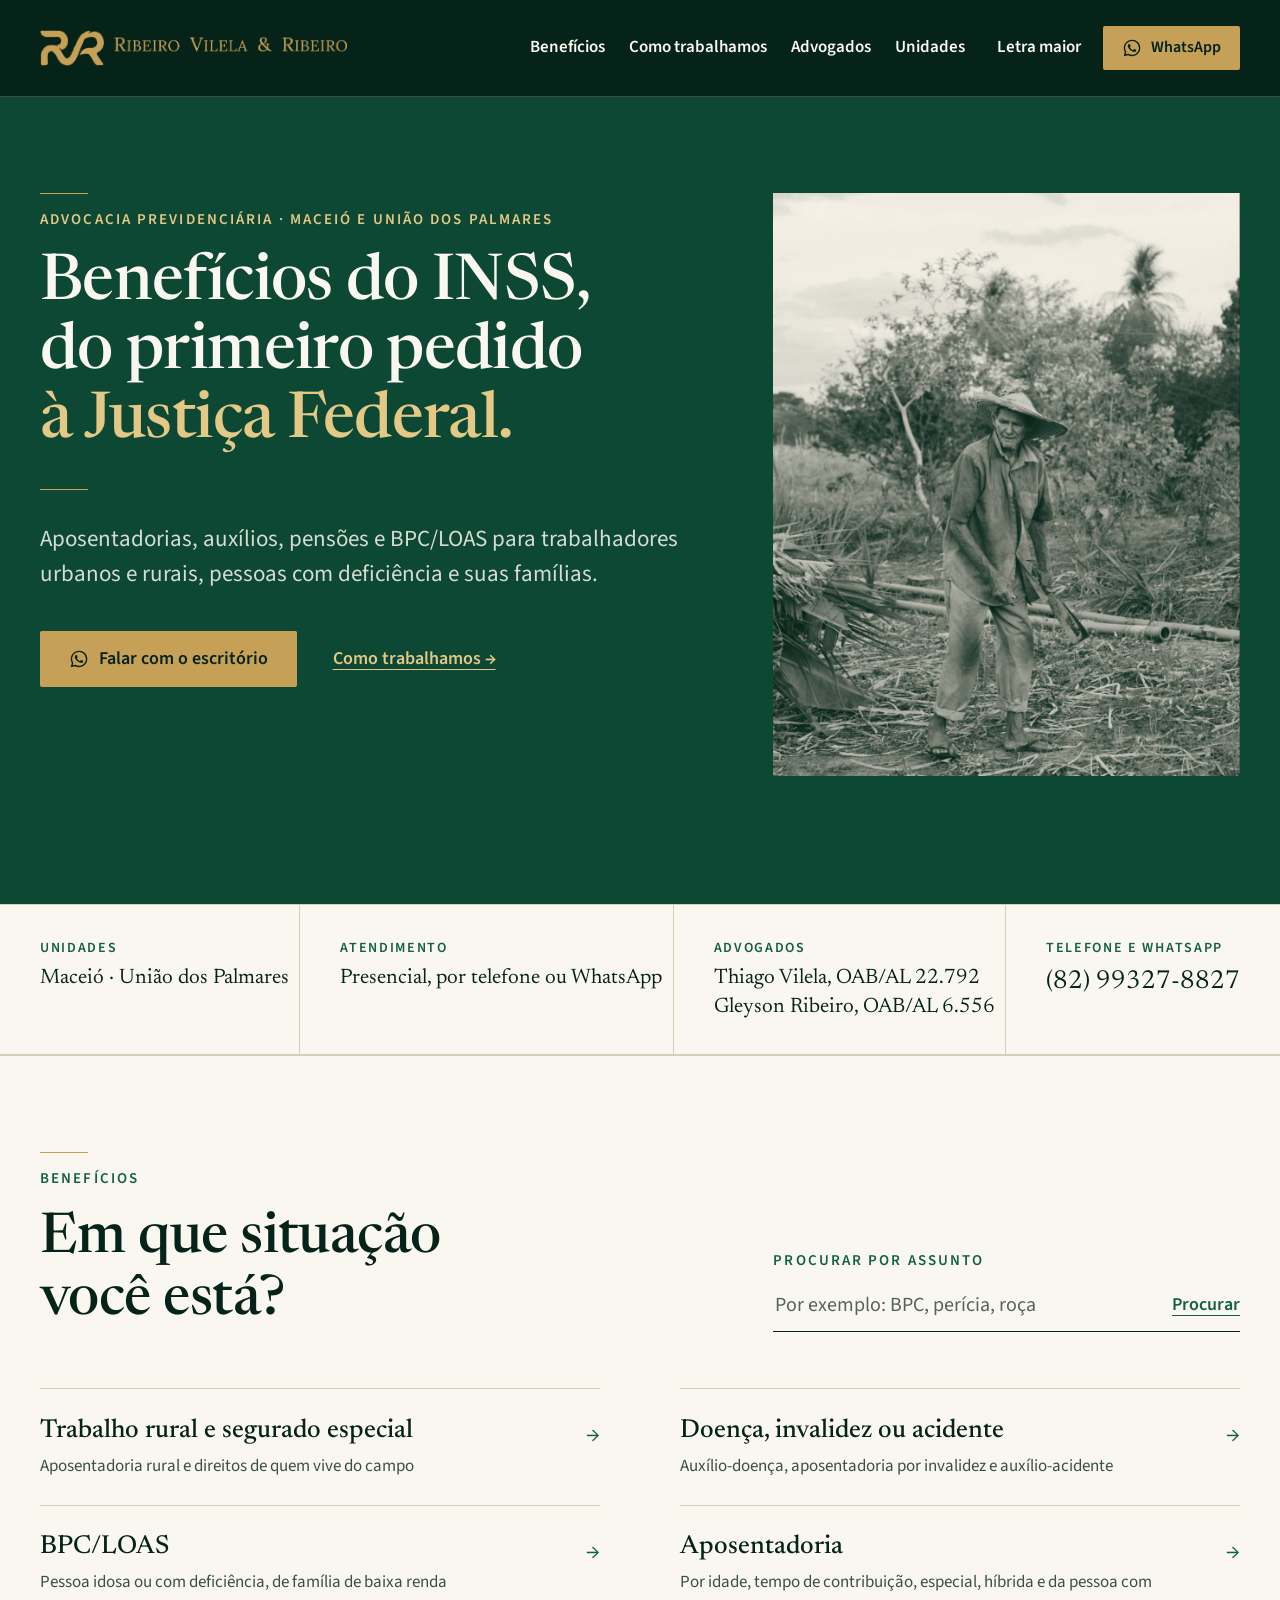
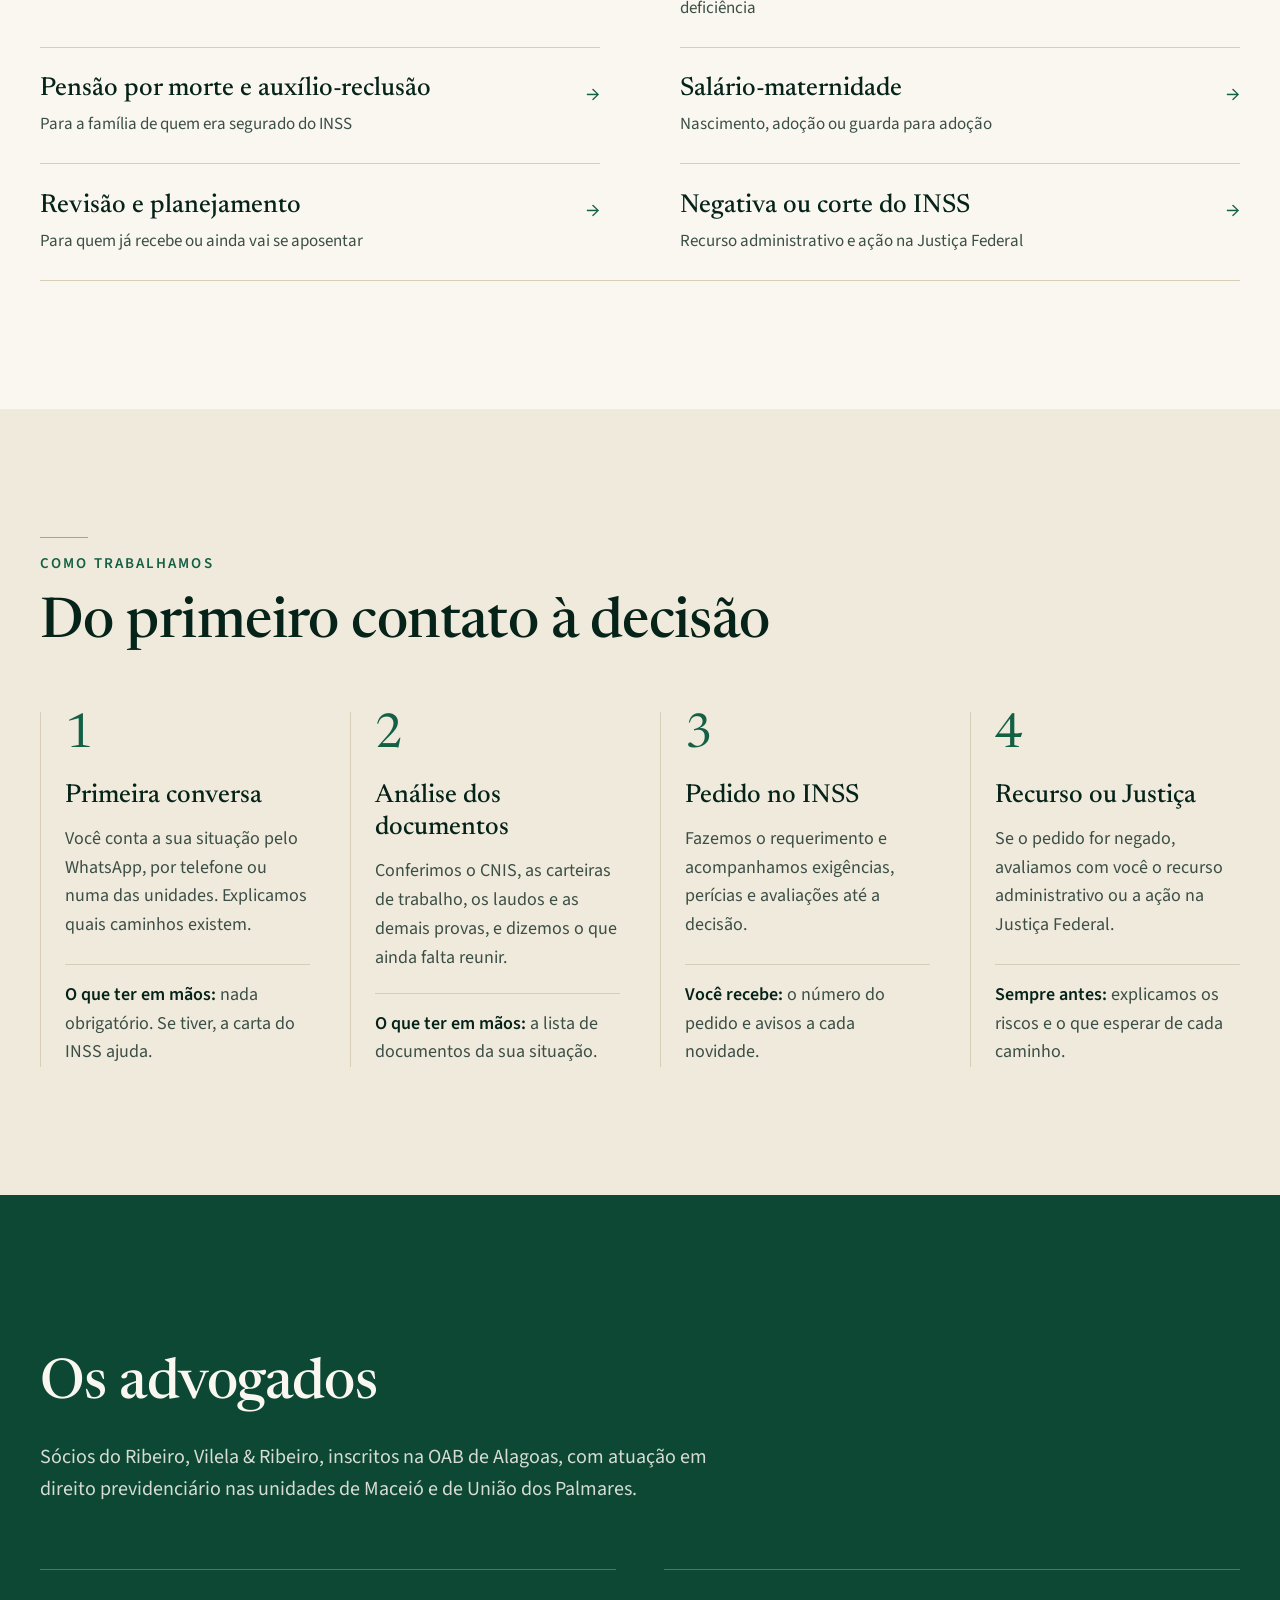
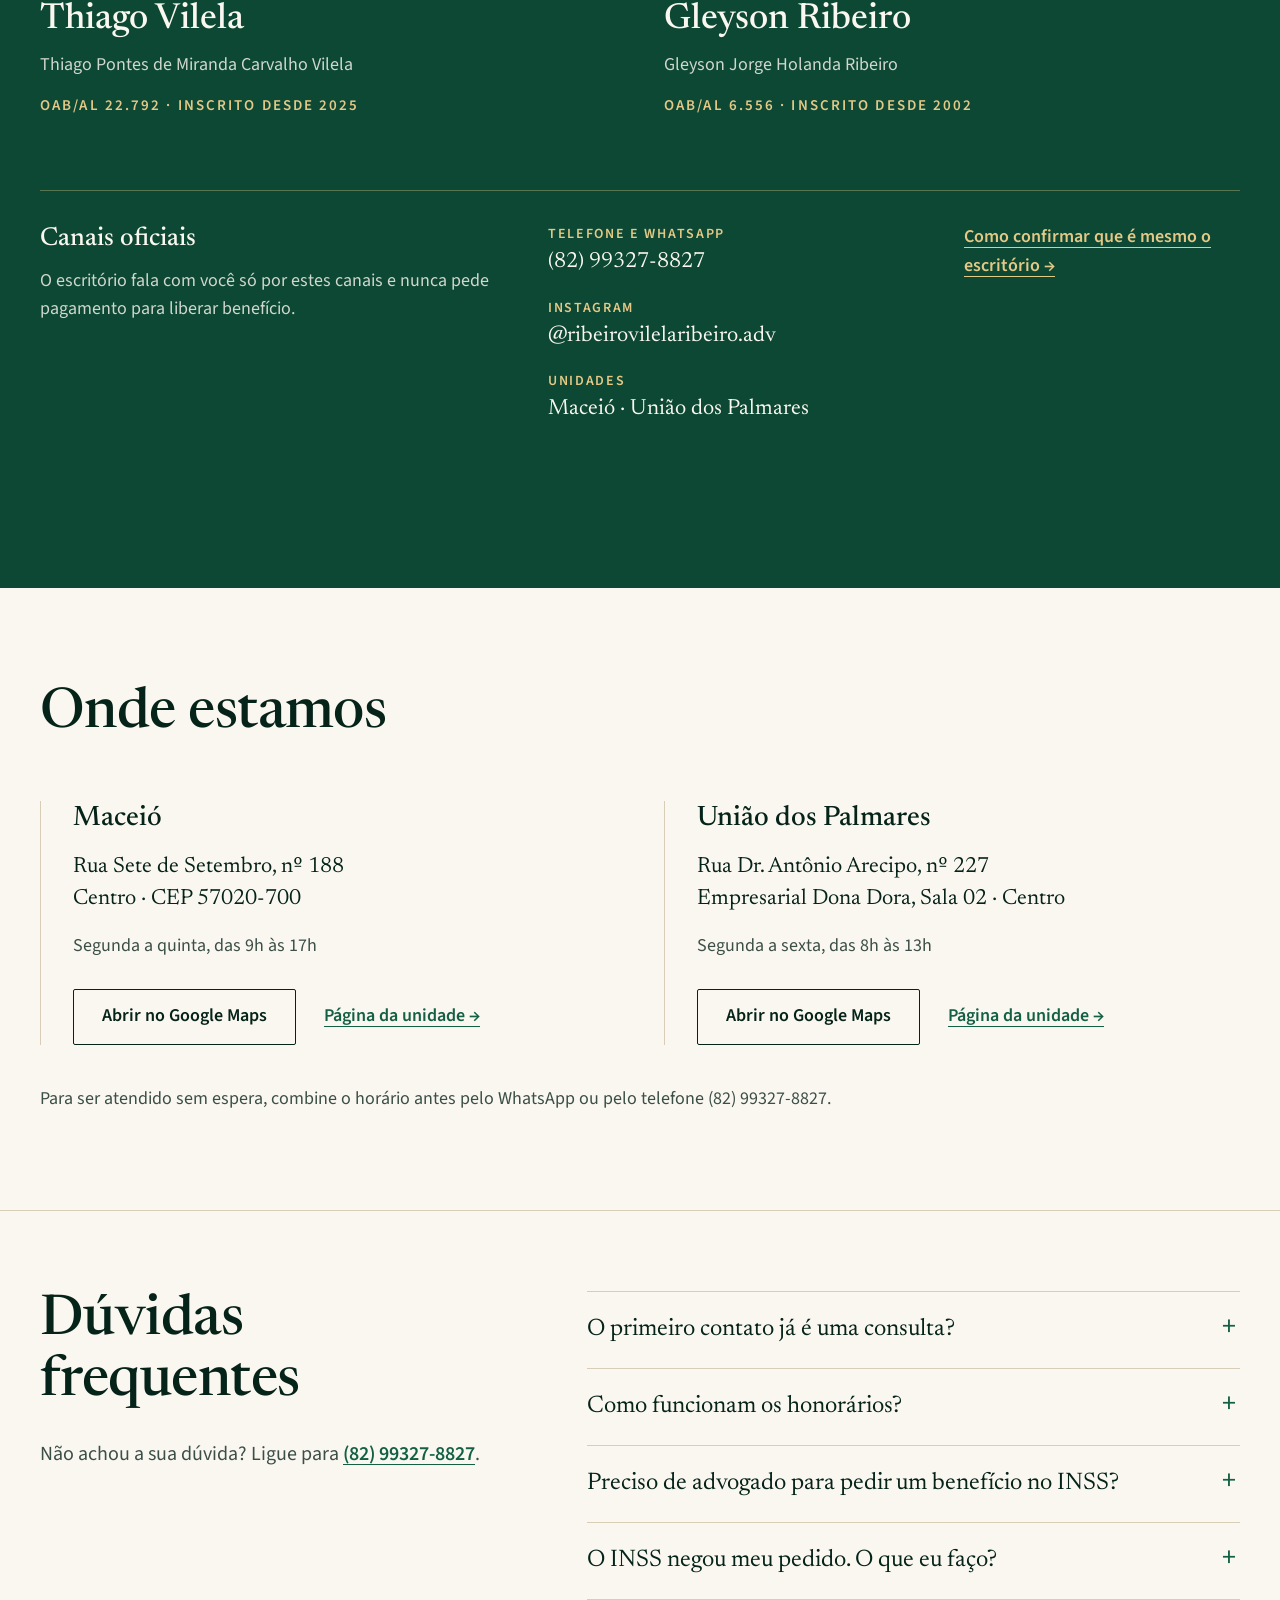
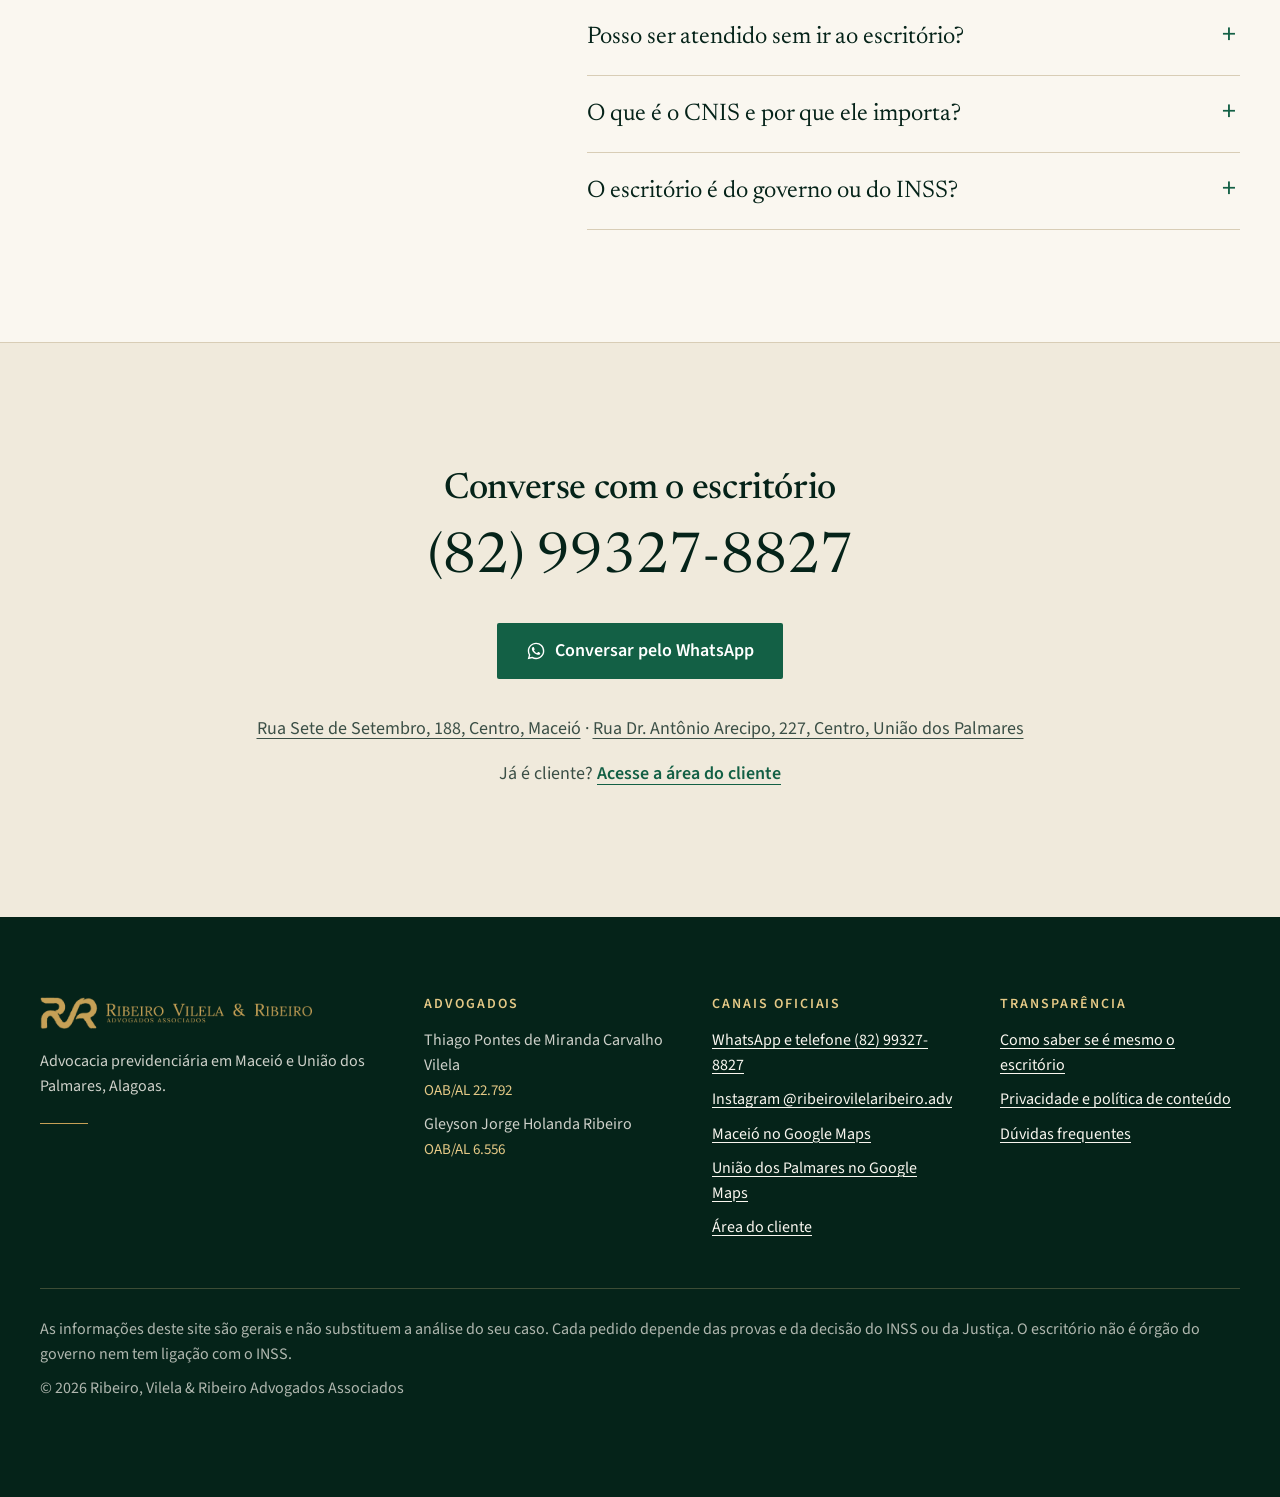
==== commit a8e74f99: "Ponte com o Instagram: abertura e advogados no verde dos posts, parte do título em dourado, filete s" ====
--- a/index.html
+++ b/index.html
@@ -121,15 +121,15 @@
 <section class="hero">
   <div class="hero-in">
     <div class="hero-texto">
-      <p class="rotulo">Advocacia previdenciária · Maceió e União dos Palmares</p>
-      <h1>Benefícios do INSS,<br> do primeiro pedido<br> à Justiça Federal.</h1>
+      <p class="rotulo rotulo-claro">Advocacia previdenciária · Maceió e União dos Palmares</p>
+      <h1>Benefícios do INSS,<br> do primeiro pedido<br> <em>à Justiça Federal.</em></h1>
       <span class="filete-ouro" aria-hidden="true"></span>
       <p class="hero-lead">Aposentadorias, auxílios, pensões e BPC/LOAS para trabalhadores urbanos e rurais, pessoas com deficiência e suas famílias.</p>
       <div class="hero-acoes">
-        <a class="btn btn-verde" href="https://wa.me/5582993278827?text=Ol%C3%A1!%20Vim%20pelo%20site%20e%20gostaria%20de%20uma%20orienta%C3%A7%C3%A3o%20sobre%20um%20benef%C3%ADcio%20do%20INSS." target="_blank" rel="noopener">
+        <a class="btn btn-ouro" href="https://wa.me/5582993278827?text=Ol%C3%A1!%20Vim%20pelo%20site%20e%20gostaria%20de%20uma%20orienta%C3%A7%C3%A3o%20sobre%20um%20benef%C3%ADcio%20do%20INSS." target="_blank" rel="noopener">
           <svg aria-hidden="true" viewBox="0 0 24 24"><use href="#i-whats"/></svg> Falar com o escritório
         </a>
-        <a class="link" href="#como-trabalhamos">Como trabalhamos →</a>
+        <a class="link link-claro" href="#como-trabalhamos">Como trabalhamos →</a>
       </div>
     </div>
     <figure class="hero-foto">
--- a/assets/site.css
+++ b/assets/site.css
@@ -1,12 +1,15 @@
 /* Ribeiro, Vilela & Ribeiro · direção "Timbre": o papel timbrado do escritório na tela.
    Papel claro, tinta verde-noite, esmeralda nos botões e links, filete de 1 px como único ornamento.
    Proibido (auditoria de 22/10/2026): vidro, pílula, degradê, sombra decorativa, animação de movimento,
-   mosaico, selos, setas ↗, ícones genéricos, itálico colorido, foto de banco, dourado como texto em fundo claro. */
+   mosaico, selos, setas ↗, ícones genéricos, itálico colorido, foto de banco, dourado como texto em fundo claro.
+   22/10/2026: ponte com o Instagram (opção leve): abertura e advogados no verde dos posts, liso; parte do título
+   da abertura em dourado; filete dourado acima de cada rótulo. */
 :root {
   --escala: 1;
   --papel: #FAF7F0;
   --pedra: #F0EADC;
   --noite: #052319;
+  --verde: #0D4834;
   --esmeralda: #136045;
   --texto-2: #3B4F46;
   --filete: #D8CDB6;
@@ -41,6 +44,7 @@
 
 /* ---------- peças de base ---------- */
 .rotulo { margin-bottom: 1.1rem; font-size: .9375rem; font-weight: 600; letter-spacing: .14em; text-transform: uppercase; color: var(--esmeralda); }
+.rotulo::before { content: ""; display: block; width: 3rem; height: 1px; background: var(--ouro); margin-bottom: .9rem; }
 .rotulo-claro { color: var(--ouro-claro); }
 .filete-ouro { display: block; width: 3rem; height: 1px; background: var(--ouro); margin: 2rem 0; }
 
@@ -90,10 +94,11 @@
 #vlibras-access-wrapper, [vw] [vw-access-button] { transform: translateX(-300vw) !important; visibility: hidden !important; }
 
 /* ---------- abertura ---------- */
-.hero { padding: 6rem var(--margem) var(--respiro); }
+.hero { padding: 6rem var(--margem) var(--respiro); background: var(--verde); }
 .hero-in { max-width: var(--larg); margin: 0 auto; display: grid; grid-template-columns: 7fr 5fr; gap: 5rem; align-items: start; }
-.hero h1 { max-width: 12em; }
-.hero-lead { max-width: 30em; font-size: 1.4375rem; line-height: 1.5; color: var(--texto-2); }
+.hero h1 { max-width: 12em; color: var(--papel); }
+.hero h1 em { font-style: normal; color: var(--ouro-claro); } /* a parte do título que os posts destacam em dourado */
+.hero-lead { max-width: 30em; font-size: 1.4375rem; line-height: 1.5; color: rgba(250, 247, 240, .85); }
 .hero-acoes { margin-top: 2.5rem; display: flex; flex-wrap: wrap; align-items: center; gap: 1.75rem 2.25rem; }
 /* uma única foto, em tom único, sem texto por cima */
 .hero-foto { margin: 0; }
@@ -151,7 +156,7 @@
 .etapas .etapa-leve strong { color: var(--noite); }
 
 /* escritório: a única seção escura do meio */
-.escritorio { background: var(--noite); color: var(--papel); padding: 10rem var(--margem); }
+.escritorio { background: var(--verde); color: var(--papel); padding: 10rem var(--margem); }
 .escritorio h2 { color: var(--papel); }
 .escritorio-intro { margin-top: 1.5rem; max-width: 36em; font-size: 1.25rem; color: rgba(250, 247, 240, .85); }
 .advogados { margin-top: 4rem; display: grid; grid-template-columns: 1fr 1fr; gap: 3rem; }
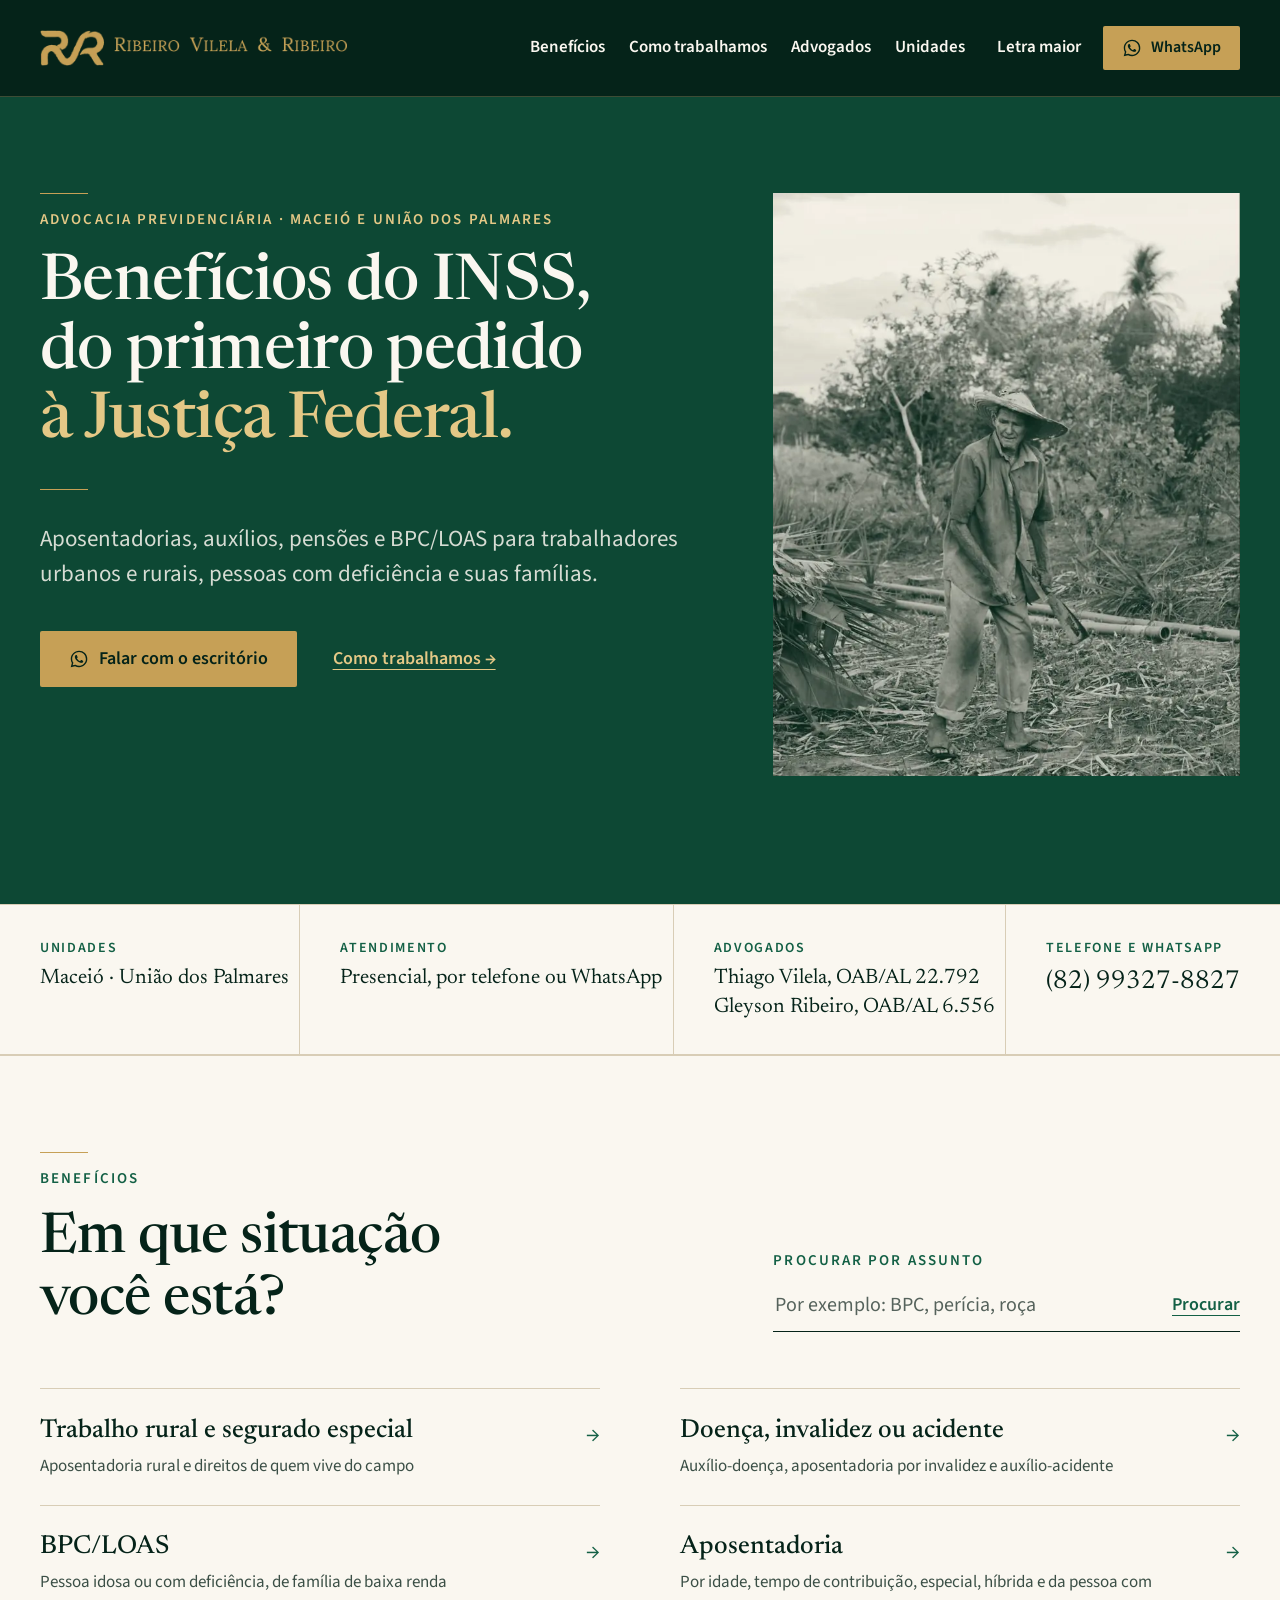
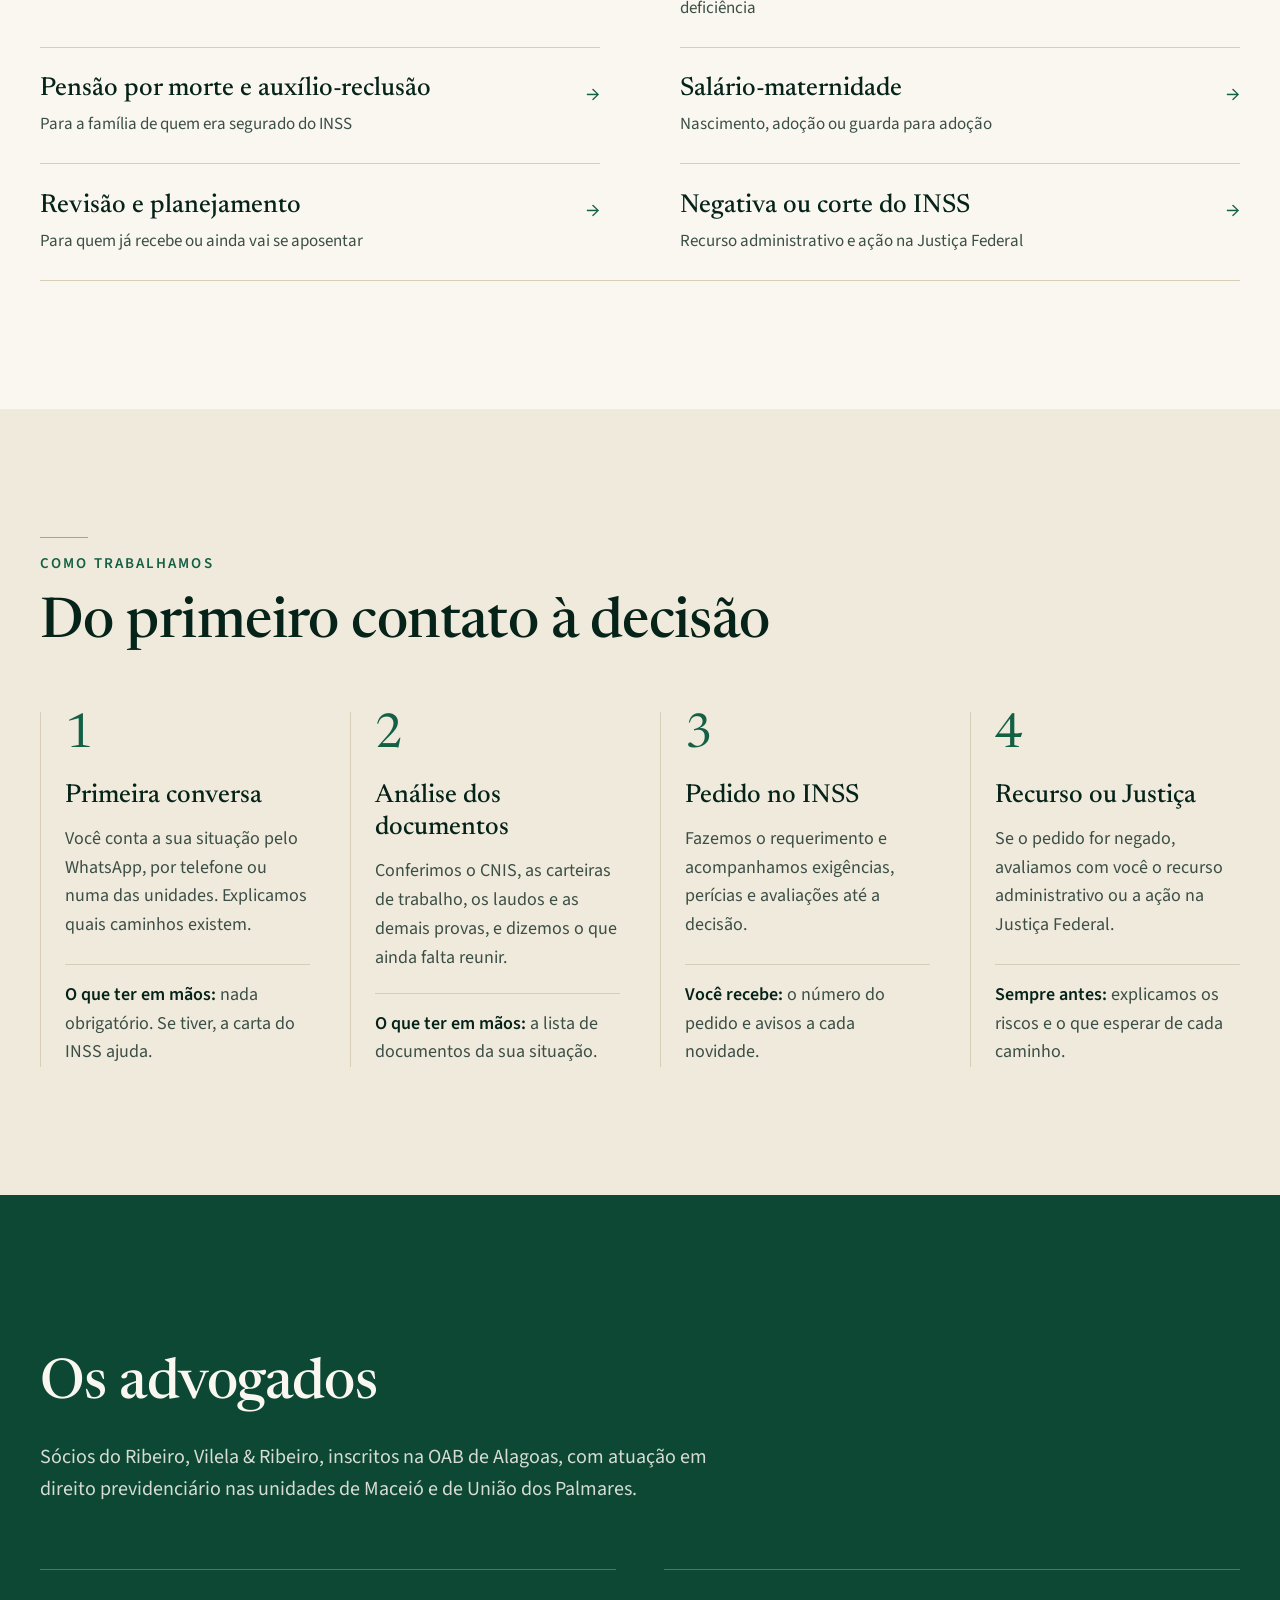
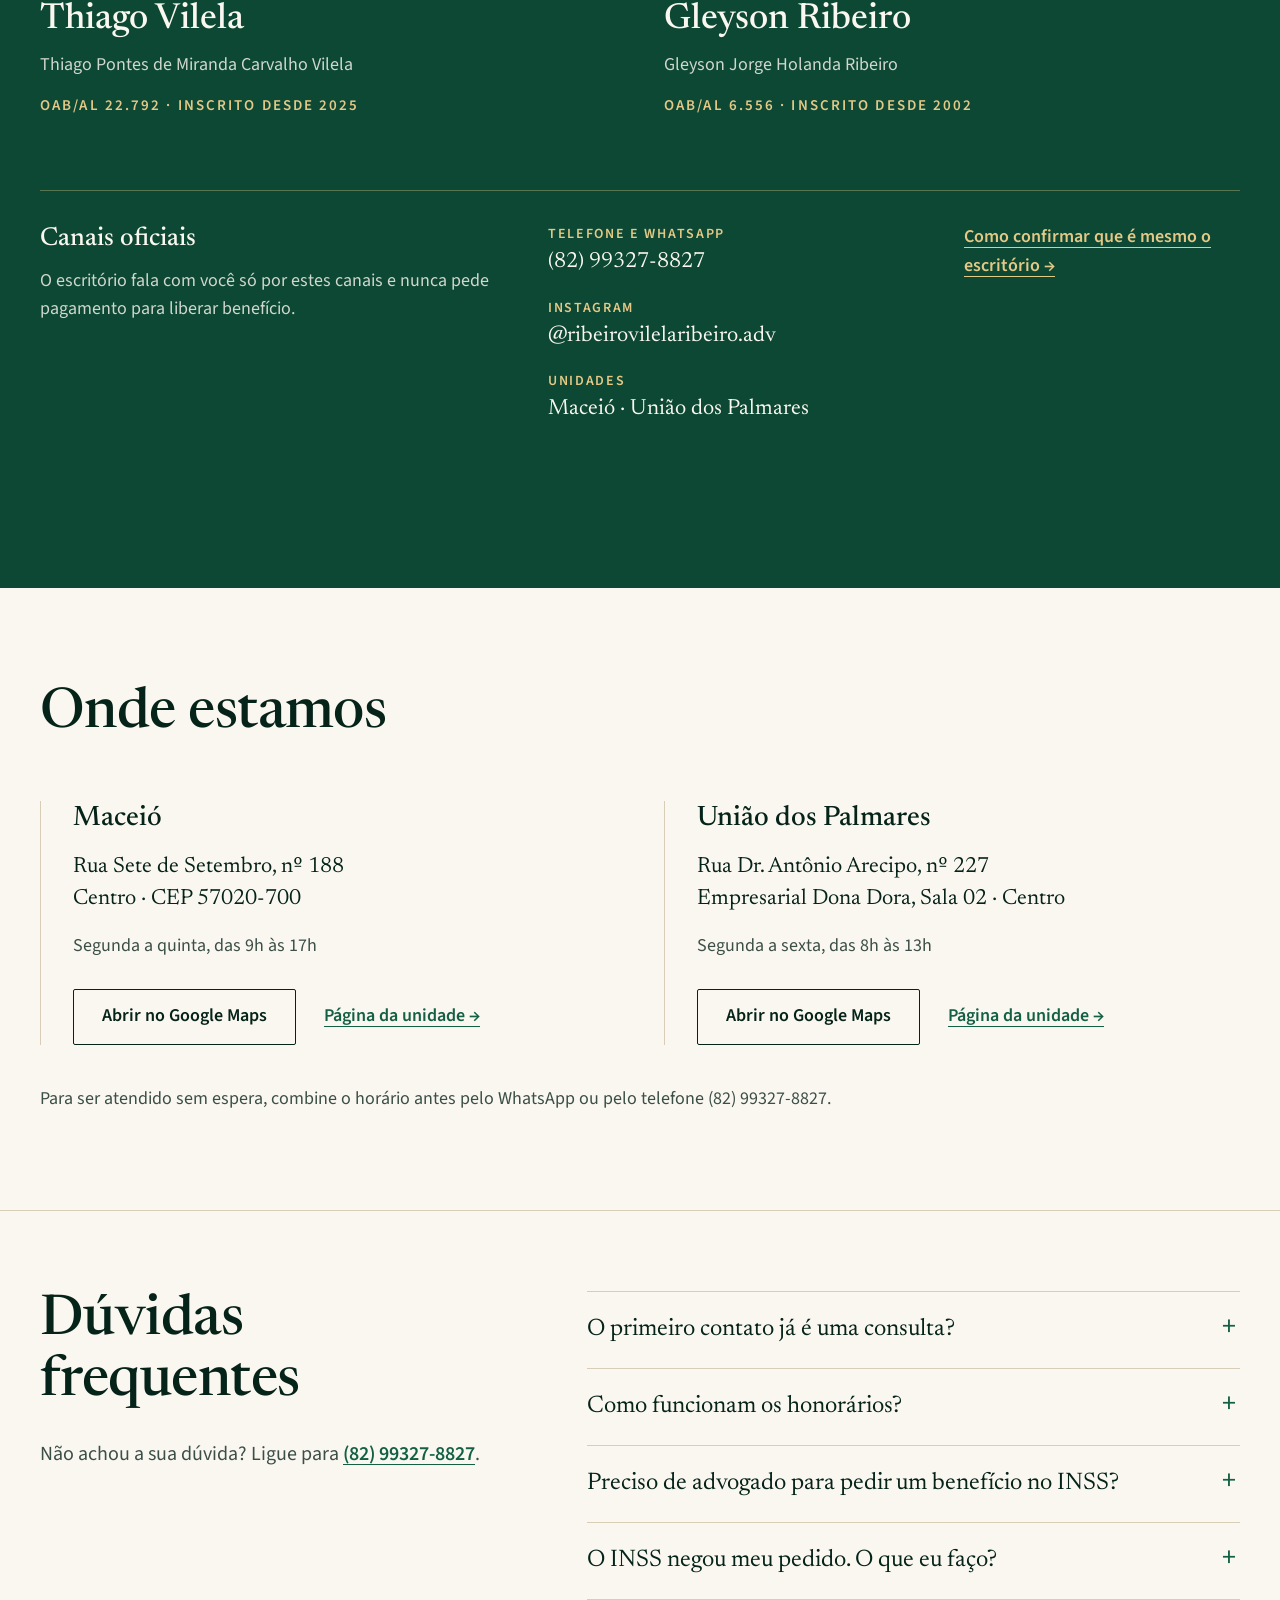
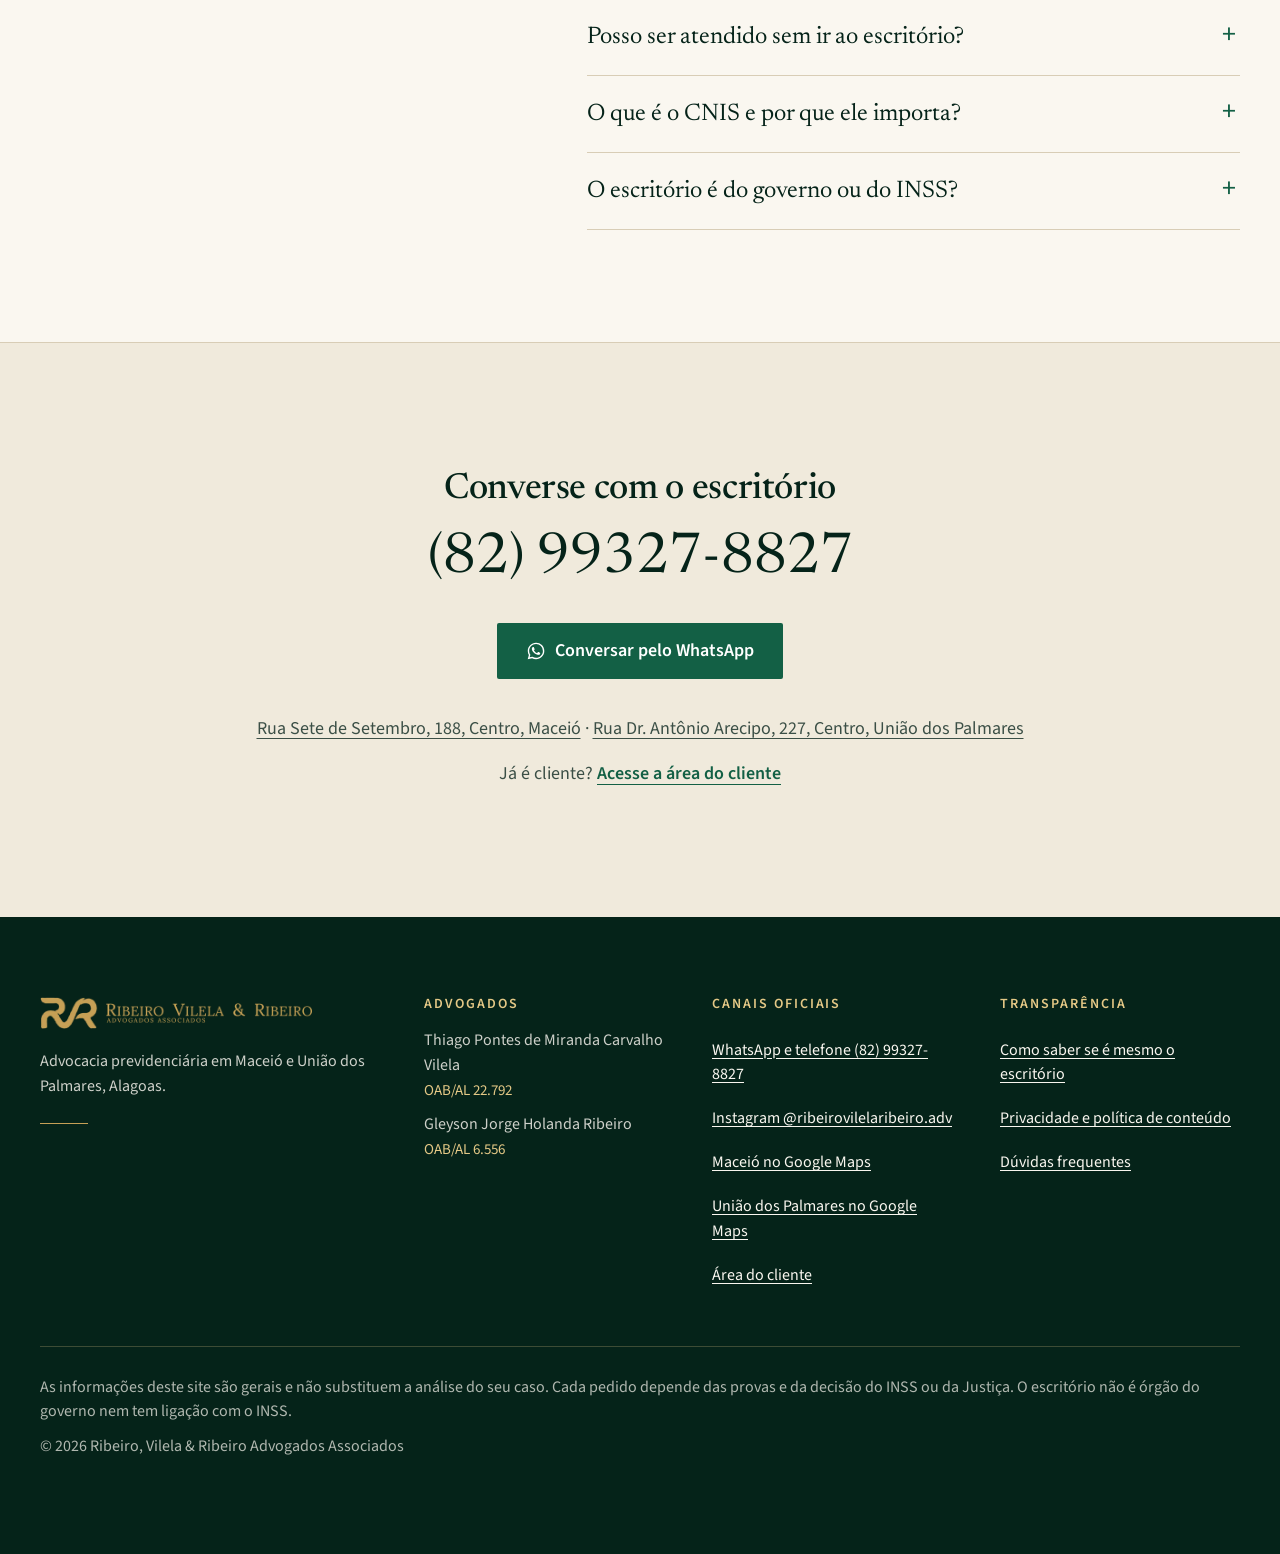
==== commit d18a00bc: "Site: melhorias da auditoria de 28/10/2026 (paginas dos 8 assuntos, cidades mais completas, mapa do " ====
--- a/index.html
+++ b/index.html
@@ -7,6 +7,7 @@
 <meta name="description" content="Escritório de advocacia previdenciária em Maceió e União dos Palmares (AL). Aposentadorias, BPC/LOAS, auxílio-doença, pensão por morte, salário-maternidade, revisão e recursos contra negativas do INSS.">
 <meta name="theme-color" content="#052319">
 <link rel="canonical" href="https://ribeirovilelaribeiro.com.br/">
+<link rel="icon" href="/favicon.ico" sizes="any">
 <link rel="icon" type="image/png" href="/img/favicon.png">
 <link rel="apple-touch-icon" href="/img/apple-touch-icon.png">
 <meta property="og:type" content="website">
@@ -37,36 +38,175 @@
 <script type="application/ld+json">
 {
   "@context": "https://schema.org",
-  "@type": "LegalService",
-  "name": "Ribeiro, Vilela & Ribeiro Advogados Associados",
-  "url": "https://ribeirovilelaribeiro.com.br/",
-  "image": "https://ribeirovilelaribeiro.com.br/img/og.jpg",
-  "description": "Advocacia previdenciária: aposentadorias, benefícios por incapacidade, BPC/LOAS, pensão por morte, salário-maternidade, revisão e planejamento previdenciário.",
-  "telephone": "+55 82 99327-8827",
-  "areaServed": [
-    "Maceió",
-    "União dos Palmares",
-    "Alagoas"
-  ],
-  "sameAs": [
-    "https://www.instagram.com/ribeirovilelaribeiro.adv/"
-  ],
-  "address": [
-    {
-      "@type": "PostalAddress",
-      "streetAddress": "Rua Sete de Setembro, 188, Centro",
-      "addressLocality": "Maceió",
-      "addressRegion": "AL",
-      "postalCode": "57020-700",
-      "addressCountry": "BR"
+  "@graph": [
+    {
+      "@type": "LegalService",
+      "@id": "https://ribeirovilelaribeiro.com.br/#escritorio",
+      "name": "Ribeiro, Vilela & Ribeiro Advogados Associados",
+      "url": "https://ribeirovilelaribeiro.com.br/",
+      "logo": "https://ribeirovilelaribeiro.com.br/img/logo-verde.png",
+      "image": "https://ribeirovilelaribeiro.com.br/img/og.jpg",
+      "description": "Advocacia previdenciária: aposentadorias, benefícios por incapacidade, BPC/LOAS, pensão por morte, salário-maternidade, revisão e planejamento previdenciário.",
+      "telephone": "+55 82 99327-8827",
+      "areaServed": [
+        "Maceió",
+        "União dos Palmares",
+        "Alagoas"
+      ],
+      "sameAs": [
+        "https://www.instagram.com/ribeirovilelaribeiro.adv/"
+      ],
+      "address": {
+        "@type": "PostalAddress",
+        "streetAddress": "Rua Sete de Setembro, 188, Centro",
+        "addressLocality": "Maceió",
+        "addressRegion": "AL",
+        "postalCode": "57020-700",
+        "addressCountry": "BR"
+      },
+      "employee": [
+        {
+          "@type": "Person",
+          "name": "Thiago Pontes de Miranda Carvalho Vilela",
+          "jobTitle": "Advogado, OAB/AL 22.792"
+        },
+        {
+          "@type": "Person",
+          "name": "Gleyson Jorge Holanda Ribeiro",
+          "jobTitle": "Advogado, OAB/AL 6.556"
+        }
+      ],
+      "department": [
+        {
+          "@id": "https://ribeirovilelaribeiro.com.br/maceio#unidade"
+        },
+        {
+          "@id": "https://ribeirovilelaribeiro.com.br/uniao-dos-palmares#unidade"
+        }
+      ]
     },
     {
-      "@type": "PostalAddress",
-      "streetAddress": "Rua Dr. Antônio Arecipo, 227, Empresarial Dona Dora, Sala 02, Centro",
-      "addressLocality": "União dos Palmares",
-      "addressRegion": "AL",
-      "postalCode": "57800-000",
-      "addressCountry": "BR"
+      "@type": "LegalService",
+      "@id": "https://ribeirovilelaribeiro.com.br/maceio#unidade",
+      "name": "Ribeiro, Vilela & Ribeiro Advogados Associados · Maceió",
+      "url": "https://ribeirovilelaribeiro.com.br/maceio",
+      "image": "https://ribeirovilelaribeiro.com.br/img/og.jpg",
+      "telephone": "+55 82 99327-8827",
+      "address": {
+        "@type": "PostalAddress",
+        "streetAddress": "Rua Sete de Setembro, 188, Centro",
+        "addressLocality": "Maceió",
+        "addressRegion": "AL",
+        "postalCode": "57020-700",
+        "addressCountry": "BR"
+      },
+      "openingHoursSpecification": [
+        {
+          "@type": "OpeningHoursSpecification",
+          "dayOfWeek": [
+            "Monday",
+            "Tuesday",
+            "Wednesday",
+            "Thursday"
+          ],
+          "opens": "09:00",
+          "closes": "17:00"
+        }
+      ]
+    },
+    {
+      "@type": "LegalService",
+      "@id": "https://ribeirovilelaribeiro.com.br/uniao-dos-palmares#unidade",
+      "name": "Ribeiro, Vilela & Ribeiro Advogados Associados · União dos Palmares",
+      "url": "https://ribeirovilelaribeiro.com.br/uniao-dos-palmares",
+      "image": "https://ribeirovilelaribeiro.com.br/img/og.jpg",
+      "telephone": "+55 82 99327-8827",
+      "address": {
+        "@type": "PostalAddress",
+        "streetAddress": "Rua Dr. Antônio Arecipo, 227, Empresarial Dona Dora, Sala 02, Centro",
+        "addressLocality": "União dos Palmares",
+        "addressRegion": "AL",
+        "postalCode": "57800-000",
+        "addressCountry": "BR"
+      },
+      "openingHoursSpecification": [
+        {
+          "@type": "OpeningHoursSpecification",
+          "dayOfWeek": [
+            "Monday",
+            "Tuesday",
+            "Wednesday",
+            "Thursday",
+            "Friday"
+          ],
+          "opens": "08:00",
+          "closes": "13:00"
+        }
+      ]
+    }
+  ]
+}
+</script>
+<script type="application/ld+json">
+{
+  "@context": "https://schema.org",
+  "@type": "FAQPage",
+  "mainEntity": [
+    {
+      "@type": "Question",
+      "name": "O primeiro contato já é uma consulta?",
+      "acceptedAnswer": {
+        "@type": "Answer",
+        "text": "A primeira conversa serve para entender a sua situação e explicar os caminhos possíveis. Os honorários só entram na conversa se você decidir seguir, e são combinados antes, por escrito."
+      }
+    },
+    {
+      "@type": "Question",
+      "name": "Como funcionam os honorários?",
+      "acceptedAnswer": {
+        "@type": "Answer",
+        "text": "Os honorários são explicados e combinados por escrito, em contrato, antes de qualquer contratação. Nada é cobrado sem que você saiba antes."
+      }
+    },
+    {
+      "@type": "Question",
+      "name": "Preciso de advogado para pedir um benefício no INSS?",
+      "acceptedAnswer": {
+        "@type": "Answer",
+        "text": "Não é obrigatório. O pedido pode ser feito pelo Meu INSS ou pelo telefone 135, e o INSS não cobra para receber o pedido. O acompanhamento de um advogado ajuda a escolher o benefício certo, reunir as provas antes e evitar negativa por falta de documento."
+      }
+    },
+    {
+      "@type": "Question",
+      "name": "O INSS negou meu pedido. O que eu faço?",
+      "acceptedAnswer": {
+        "@type": "Answer",
+        "text": "A negativa não encerra o assunto. Cabe recurso administrativo ou ação na Justiça Federal, conforme o caso. O recurso tem prazo, por isso procure orientação logo que a carta de indeferimento chegar."
+      }
+    },
+    {
+      "@type": "Question",
+      "name": "Posso ser atendido sem ir ao escritório?",
+      "acceptedAnswer": {
+        "@type": "Answer",
+        "text": "A primeira conversa pode ser pelo WhatsApp ou por telefone. Os passos seguintes, como a entrega de documentos e a assinatura, são combinados com você. Se vier ao escritório, pode vir acompanhado de um familiar."
+      }
+    },
+    {
+      "@type": "Question",
+      "name": "O que é o CNIS e por que ele importa?",
+      "acceptedAnswer": {
+        "@type": "Answer",
+        "text": "É o cadastro do INSS com os seus vínculos de trabalho e contribuições. Vínculos faltando ou errados diminuem o tempo de contribuição e podem mudar o valor do benefício. Conferir e corrigir esse cadastro costuma ser o primeiro passo."
+      }
+    },
+    {
+      "@type": "Question",
+      "name": "O escritório é do governo ou do INSS?",
+      "acceptedAnswer": {
+        "@type": "Answer",
+        "text": "Não. O Ribeiro, Vilela & Ribeiro é um escritório de advocacia particular, formado por advogados inscritos na OAB de Alagoas. Não é órgão do governo e não tem ligação com o INSS. Veja como confirmar que é mesmo o escritório ."
+      }
     }
   ]
 }
@@ -83,7 +223,10 @@
 <header class="topo">
   <div class="topo-in">
     <a class="marca" href="/" aria-label="Ribeiro, Vilela & Ribeiro, página inicial">
-      <img src="/img/logo-cabecalho-ouro.png" alt="Ribeiro, Vilela & Ribeiro Advogados Associados" width="1399" height="168">
+      <picture>
+        <source srcset="/img/logo-cabecalho-ouro-720.webp" type="image/webp">
+        <img src="/img/logo-cabecalho-ouro-720.png" alt="Ribeiro, Vilela & Ribeiro Advogados Associados" width="720" height="86">
+      </picture>
     </a>
     <button class="menu-btn" type="button" aria-expanded="false" aria-controls="menu">Menu</button>
     <div class="menu" id="menu">
@@ -133,7 +276,10 @@
       </div>
     </div>
     <figure class="hero-foto">
-      <img src="/img/fotos/rural-pb.jpg" alt="Trabalhador rural de chapéu de palha" width="1080" height="1350">
+      <picture>
+        <source srcset="/img/fotos/rural-pb-720.webp 720w, /img/fotos/rural-pb-1080.webp 1080w" sizes="(max-width: 1024px) 100vw, 40vw" type="image/webp">
+        <img src="/img/fotos/rural-pb-1080.jpg" srcset="/img/fotos/rural-pb-720.jpg 720w, /img/fotos/rural-pb-1080.jpg 1080w" sizes="(max-width: 1024px) 100vw, 40vw" alt="Trabalhador rural de chapéu de palha" width="1080" height="1350" loading="lazy">
+      </picture>
     </figure>
   </div>
 </section>
@@ -148,6 +294,14 @@
   </dl>
 </section>
 
+<!-- no celular, a foto vem depois da ficha, para o telefone e a OAB aparecerem logo (auditoria de 28/10/2026) -->
+<figure class="foto-celular" aria-hidden="true">
+  <picture>
+    <source srcset="/img/fotos/rural-pb-720.webp" type="image/webp">
+    <img src="/img/fotos/rural-pb-720.jpg" alt="" width="720" height="900" loading="lazy">
+  </picture>
+</figure>
+
 <!-- BENEFÍCIOS -->
 <section class="secao" id="beneficios" aria-labelledby="beneficios-tit">
   <div class="secao-in">
@@ -169,46 +323,46 @@
     </div>
 
     <ol class="indice">
-      <li><button type="button" class="item" data-momento="m-roca"
+      <li><a class="item" href="/beneficios/trabalhador-rural" data-momento="m-roca"
         data-busca="roça roca rural campo lavrador agricultor segurado especial sindicato pescador aposentadoria rural">
         <span class="item-txt"><strong>Trabalho rural e segurado especial</strong><small>Aposentadoria rural e direitos de quem vive do campo</small></span>
         <span class="item-seta" aria-hidden="true">→</span>
-      </button></li>
-      <li><button type="button" class="item" data-momento="m-doenca"
+      </a></li>
+      <li><a class="item" href="/beneficios/auxilio-doenca-e-invalidez" data-momento="m-doenca"
         data-busca="doença doente acidente incapacidade auxílio-doença auxilio doenca invalidez auxílio-acidente perícia pericia laudo trabalhar">
         <span class="item-txt"><strong>Doença, invalidez ou acidente</strong><small>Auxílio-doença, aposentadoria por invalidez e auxílio-acidente</small></span>
         <span class="item-seta" aria-hidden="true">→</span>
-      </button></li>
-      <li><button type="button" class="item" data-momento="m-bpc"
+      </a></li>
+      <li><a class="item" href="/beneficios/bpc-loas" data-momento="m-bpc"
         data-busca="bpc loas idoso idosa deficiência deficiencia baixa renda cadúnico cadunico assistencial">
         <span class="item-txt"><strong>BPC/LOAS</strong><small>Pessoa idosa ou com deficiência, de família de baixa renda</small></span>
         <span class="item-seta" aria-hidden="true">→</span>
-      </button></li>
-      <li><button type="button" class="item" data-momento="m-apos"
+      </a></li>
+      <li><a class="item" href="/beneficios/aposentadoria" data-momento="m-apos"
         data-busca="idade aposentar aposentadoria tempo contribuição contribuicao especial insalubre perigosa híbrida hibrida deficiência transição">
         <span class="item-txt"><strong>Aposentadoria</strong><small>Por idade, tempo de contribuição, especial, híbrida e da pessoa com deficiência</small></span>
         <span class="item-seta" aria-hidden="true">→</span>
-      </button></li>
-      <li><button type="button" class="item" data-momento="m-pensao"
+      </a></li>
+      <li><a class="item" href="/beneficios/pensao-por-morte" data-momento="m-pensao"
         data-busca="pensão pensao morte faleceu falecimento viúva viuva viúvo união estável uniao reclusão reclusao preso prisão">
         <span class="item-txt"><strong>Pensão por morte e auxílio-reclusão</strong><small>Para a família de quem era segurado do INSS</small></span>
         <span class="item-seta" aria-hidden="true">→</span>
-      </button></li>
-      <li><button type="button" class="item" data-momento="m-mater"
+      </a></li>
+      <li><a class="item" href="/beneficios/salario-maternidade" data-momento="m-mater"
         data-busca="salário-maternidade salario maternidade bebê bebe gravidez grávida gravida parto adoção adocao guarda mãe mae pai">
         <span class="item-txt"><strong>Salário-maternidade</strong><small>Nascimento, adoção ou guarda para adoção</small></span>
         <span class="item-seta" aria-hidden="true">→</span>
-      </button></li>
-      <li><button type="button" class="item" data-momento="m-revisao"
+      </a></li>
+      <li><a class="item" href="/beneficios/revisao-e-planejamento" data-momento="m-revisao"
         data-busca="revisão revisao aposentado valor errado cnis planejamento planejar carta de concessão">
         <span class="item-txt"><strong>Revisão e planejamento</strong><small>Para quem já recebe ou ainda vai se aposentar</small></span>
         <span class="item-seta" aria-hidden="true">→</span>
-      </button></li>
-      <li><button type="button" class="item" data-momento="m-negou"
+      </a></li>
+      <li><a class="item" href="/beneficios/negativa-do-inss" data-momento="m-negou"
         data-busca="negou negado negada negativa indeferido indeferimento recurso justiça justica federal ação acao processo cortado cessado">
         <span class="item-txt"><strong>Negativa ou corte do INSS</strong><small>Recurso administrativo e ação na Justiça Federal</small></span>
         <span class="item-seta" aria-hidden="true">→</span>
-      </button></li>
+      </a></li>
     </ol>
   </div>
 </section>
@@ -216,6 +370,30 @@
 <!-- DETALHE DE CADA SITUAÇÃO (abre por cima da página) -->
 <dialog class="janela janela-momento" id="janela-momento" aria-labelledby="momento-tit">
   <form method="dialog" class="janela-fechar"><button aria-label="Fechar">×</button></form>
+
+  <article class="momento-art" id="m-roca" hidden>
+    <p class="rotulo">Aposentadoria rural e outros benefícios do segurado especial</p>
+    <h2>Trabalho rural e segurado especial</h2>
+    <div class="momento-grade">
+      <div>
+        <h3>Quem pode ter direito</h3>
+        <p>Quem trabalha no campo em regime de economia familiar, o chamado segurado especial, pode ter direito a benefícios do INSS mesmo sem ter pago carnê. O que conta é provar o tempo de atividade rural.</p>
+        <h3>Próximo passo</h3>
+        <p>Montamos a autodeclaração e organizamos as provas por período. Quando os documentos não bastam, a prova pode ser completada com testemunhas.</p>
+      </div>
+      <div>
+        <h3>Documentos para separar</h3>
+        <ul class="lista-docs">
+          <li>Documento com foto e CPF</li>
+          <li>Certidões de casamento e de nascimento dos filhos que indiquem a profissão de lavrador ou agricultor</li>
+          <li>Notas de venda da produção, ITR, CCIR, contrato de arrendamento ou comodato</li>
+          <li>Declaração do sindicato rural e cadastro da agricultura familiar (CAF)</li>
+          <li>Fichas de escola, posto de saúde ou outros papéis que mostrem a moradia no campo</li>
+        </ul>
+      </div>
+    </div>
+    <p class="momento-pagina"><a class="link" href="/beneficios/trabalhador-rural">Abrir esta orientação em página própria →</a></p>
+  </article>
 
   <article class="momento-art" id="m-doenca" hidden>
     <p class="rotulo">Auxílio-doença, aposentadoria por invalidez e auxílio-acidente</p>
@@ -238,6 +416,31 @@
         </ul>
       </div>
     </div>
+    <p class="momento-pagina"><a class="link" href="/beneficios/auxilio-doenca-e-invalidez">Abrir esta orientação em página própria →</a></p>
+  </article>
+
+  <article class="momento-art" id="m-bpc" hidden>
+    <p class="rotulo">Benefício assistencial</p>
+    <h2>BPC/LOAS</h2>
+    <div class="momento-grade">
+      <div>
+        <h3>Quem pode ter direito</h3>
+        <p>A pessoa com 65 anos ou mais, ou a pessoa com deficiência de longo prazo, de qualquer idade, cuja família tem renda baixa pelos critérios da lei. Não é preciso ter contribuído para o INSS.</p>
+        <h3>Próximo passo</h3>
+        <p>O INSS faz uma avaliação social e, no caso de deficiência, também uma perícia. Ajudamos a preparar as duas etapas.</p>
+      </div>
+      <div>
+        <h3>Documentos para separar</h3>
+        <ul class="lista-docs">
+          <li>Inscrição no CadÚnico atualizada, que é obrigatória</li>
+          <li>Documento com foto e CPF de todas as pessoas da casa</li>
+          <li>Comprovante de residência</li>
+          <li>Laudos, exames e relatórios médicos, no caso de deficiência</li>
+          <li>Comprovantes de renda e de gastos da família, se houver</li>
+        </ul>
+      </div>
+    </div>
+    <p class="momento-pagina"><a class="link" href="/beneficios/bpc-loas">Abrir esta orientação em página própria →</a></p>
   </article>
 
   <article class="momento-art" id="m-apos" hidden>
@@ -261,52 +464,7 @@
         </ul>
       </div>
     </div>
-  </article>
-
-  <article class="momento-art" id="m-roca" hidden>
-    <p class="rotulo">Aposentadoria rural e outros benefícios do segurado especial</p>
-    <h2>Trabalho rural e segurado especial</h2>
-    <div class="momento-grade">
-      <div>
-        <h3>Quem pode ter direito</h3>
-        <p>Quem trabalha no campo em regime de economia familiar, o chamado segurado especial, pode ter direito a benefícios do INSS mesmo sem ter pago carnê. O que conta é provar o tempo de atividade rural.</p>
-        <h3>Próximo passo</h3>
-        <p>Montamos a autodeclaração e organizamos as provas por período. Quando os documentos não bastam, a prova pode ser completada com testemunhas.</p>
-      </div>
-      <div>
-        <h3>Documentos para separar</h3>
-        <ul class="lista-docs">
-          <li>Documento com foto e CPF</li>
-          <li>Certidões de casamento e de nascimento dos filhos que indiquem a profissão de lavrador ou agricultor</li>
-          <li>Notas de venda da produção, ITR, CCIR, contrato de arrendamento ou comodato</li>
-          <li>Declaração do sindicato rural e cadastro da agricultura familiar (CAF)</li>
-          <li>Fichas de escola, posto de saúde ou outros papéis que mostrem a moradia no campo</li>
-        </ul>
-      </div>
-    </div>
-  </article>
-
-  <article class="momento-art" id="m-bpc" hidden>
-    <p class="rotulo">Benefício assistencial</p>
-    <h2>BPC/LOAS</h2>
-    <div class="momento-grade">
-      <div>
-        <h3>Quem pode ter direito</h3>
-        <p>A pessoa com 65 anos ou mais, ou a pessoa com deficiência de longo prazo, de qualquer idade, cuja família tem renda baixa pelos critérios da lei. Não é preciso ter contribuído para o INSS.</p>
-        <h3>Próximo passo</h3>
-        <p>O INSS faz uma avaliação social e, no caso de deficiência, também uma perícia. Ajudamos a preparar as duas etapas.</p>
-      </div>
-      <div>
-        <h3>Documentos para separar</h3>
-        <ul class="lista-docs">
-          <li>Inscrição no CadÚnico atualizada, que é obrigatória</li>
-          <li>Documento com foto e CPF de todas as pessoas da casa</li>
-          <li>Comprovante de residência</li>
-          <li>Laudos, exames e relatórios médicos, no caso de deficiência</li>
-          <li>Comprovantes de renda e de gastos da família, se houver</li>
-        </ul>
-      </div>
-    </div>
+    <p class="momento-pagina"><a class="link" href="/beneficios/aposentadoria">Abrir esta orientação em página própria →</a></p>
   </article>
 
   <article class="momento-art" id="m-pensao" hidden>
@@ -330,6 +488,7 @@
         </ul>
       </div>
     </div>
+    <p class="momento-pagina"><a class="link" href="/beneficios/pensao-por-morte">Abrir esta orientação em página própria →</a></p>
   </article>
 
   <article class="momento-art" id="m-mater" hidden>
@@ -352,6 +511,7 @@
         </ul>
       </div>
     </div>
+    <p class="momento-pagina"><a class="link" href="/beneficios/salario-maternidade">Abrir esta orientação em página própria →</a></p>
   </article>
 
   <article class="momento-art" id="m-revisao" hidden>
@@ -373,6 +533,7 @@
         </ul>
       </div>
     </div>
+    <p class="momento-pagina"><a class="link" href="/beneficios/revisao-e-planejamento">Abrir esta orientação em página própria →</a></p>
   </article>
 
   <article class="momento-art" id="m-negou" hidden>
@@ -395,6 +556,7 @@
         </ul>
       </div>
     </div>
+    <p class="momento-pagina"><a class="link" href="/beneficios/negativa-do-inss">Abrir esta orientação em página própria →</a></p>
   </article>
 
   <div class="janela-acoes">
@@ -478,7 +640,7 @@
     <div class="unidades">
       <div class="unidade">
         <h3>Maceió</h3>
-        <p class="unidade-end">Rua Sete de Setembro, nº 188<br>Centro · CEP 57020-700</p>
+        <p class="unidade-end">Rua Sete de Setembro, nº&nbsp;188<br>Centro · CEP 57020-700</p>
         <p class="unidade-hora">Segunda a quinta, das 9h às 17h</p>
         <div class="unidade-acoes">
           <a class="btn btn-contorno" href="https://www.google.com/maps/search/?api=1&amp;query=Rua+Sete+de+Setembro+188+Centro+Macei%C3%B3+AL+57020-700" target="_blank" rel="noopener">Abrir no Google Maps</a>
@@ -487,7 +649,7 @@
       </div>
       <div class="unidade">
         <h3>União dos Palmares</h3>
-        <p class="unidade-end">Rua Dr. Antônio Arecipo, nº 227<br>Empresarial Dona Dora, Sala 02 · Centro</p>
+        <p class="unidade-end">Rua Dr. Antônio Arecipo, nº&nbsp;227<br>Empresarial Dona Dora, Sala 02 · Centro</p>
         <p class="unidade-hora">Segunda a sexta, das 8h às 13h</p>
         <div class="unidade-acoes">
           <a class="btn btn-contorno" href="https://www.google.com/maps/search/?api=1&amp;query=Rua+Dr.+Ant%C3%B4nio+Arecipo+227+Centro+Uni%C3%A3o+dos+Palmares+AL+57800-000" target="_blank" rel="noopener">Abrir no Google Maps</a>
@@ -517,7 +679,7 @@
       </details>
       <details data-busca="advogado obrigatório meu inss 135 pedir sozinho">
         <summary>Preciso de advogado para pedir um benefício no INSS?</summary>
-        <p>Não é obrigatório. O pedido pode ser feito pelo <a href="https://meu.inss.gov.br/" data-externo>Meu INSS</a> ou pelo telefone 135, e o INSS não cobra para receber o pedido. O acompanhamento de um advogado ajuda a escolher o benefício certo, reunir as provas antes e diminuir o risco de negativa por falta de documento.</p>
+        <p>Não é obrigatório. O pedido pode ser feito pelo <a href="https://meu.inss.gov.br/" data-externo>Meu INSS</a> ou pelo telefone 135, e o INSS não cobra para receber o pedido. O acompanhamento de um advogado ajuda a escolher o benefício certo, reunir as provas antes e evitar negativa por falta de documento.</p>
       </details>
       <details data-busca="negou negado negada indeferido recurso prazo carta">
         <summary>O INSS negou meu pedido. O que eu faço?</summary>
@@ -556,7 +718,10 @@
 <footer class="rodape" id="rodape">
   <div class="rodape-in">
     <div class="rodape-marca">
-      <img src="/img/logo-chapado-ouro.png" alt="Ribeiro, Vilela & Ribeiro Advogados Associados" width="1400" height="169">
+      <picture>
+        <source srcset="/img/logo-chapado-ouro-600.webp" type="image/webp">
+        <img src="/img/logo-chapado-ouro-600.png" alt="Ribeiro, Vilela & Ribeiro Advogados Associados" width="600" height="72" loading="lazy">
+      </picture>
       <p>Advocacia previdenciária em Maceió e União dos Palmares, Alagoas.</p>
     </div>
     <div>
--- a/assets/site.css
+++ b/assets/site.css
@@ -137,7 +137,7 @@
 
 .indice { list-style: none; margin: 0; padding: 0; display: grid; grid-template-columns: 1fr 1fr; column-gap: 5rem; border-bottom: 1px solid var(--filete); }
 .indice li { border-top: 1px solid var(--filete); }
-.item { width: 100%; display: grid; grid-template-columns: 1fr auto; gap: 1.5rem; align-items: start; padding: 1.6rem 0; background: none; border: 0; text-align: left; cursor: pointer; color: inherit; }
+.item { width: 100%; display: grid; grid-template-columns: 1fr auto; gap: 1.5rem; align-items: start; padding: 1.6rem 0; background: none; border: 0; text-align: left; cursor: pointer; color: inherit; text-decoration: none; }
 .item-txt strong { display: block; font-family: var(--serifa); font-weight: 500; font-size: 1.625rem; line-height: 1.25; color: var(--noite); }
 .item-txt small { display: block; margin-top: .4rem; font-size: 1.0625rem; line-height: 1.5; color: var(--texto-2); }
 .item-seta { font-size: 1.375rem; color: var(--esmeralda); padding-top: .15rem; }
@@ -233,6 +233,33 @@
 .mapa { position: relative; border: 1px solid var(--filete); background: var(--pedra); }
 .mapa iframe { position: relative; display: block; width: 100%; aspect-ratio: 4 / 3.4; border: 0; }
 .mapa-reserva { position: absolute; inset: 0; display: grid; place-items: center; padding: 2rem; text-align: center; font-family: var(--serifa); font-size: 1.25rem; color: var(--texto-2); }
+/* 28/10/2026, auditoria: páginas das cidades mais completas e uma página para cada assunto */
+.pagina-topo .rotulo a { color: inherit; text-decoration: none; }
+.pagina-topo .rotulo a:hover { text-decoration: underline; }
+.cidade-mais, .assunto-mais { display: grid; grid-template-columns: 1fr 1fr; gap: 5rem; align-items: start; }
+.cidade-mais h2 { font-size: 2.25rem; }
+.cidade-mais p { margin-top: 1rem; color: var(--texto-2); }
+.cidade-mais p .link { display: inline-flex; align-items: center; min-height: 2.75rem; }
+.cidade-advogados { list-style: none; margin: 1.5rem 0 0; padding: 0; border-top: 1px solid var(--filete); }
+.cidade-advogados li { padding: 1rem 0; border-bottom: 1px solid var(--filete); }
+.cidade-advogados strong { display: block; font-family: var(--serifa); font-weight: 500; font-size: 1.375rem; color: var(--noite); }
+.cidade-advogados .oab { display: block; margin-top: .3rem; font-size: .9375rem; font-weight: 600; letter-spacing: .14em; text-transform: uppercase; color: var(--esmeralda); }
+.cidade-assuntos, .assunto-lista { list-style: none; margin: 2.5rem 0 0; padding: 0; display: grid; grid-template-columns: 1fr 1fr; column-gap: 5rem; border-bottom: 1px solid var(--filete); }
+.cidade-assuntos li, .assunto-lista li { border-top: 1px solid var(--filete); }
+.cidade-assuntos a, .assunto-lista a { display: flex; align-items: center; min-height: 3.5rem; padding: .6rem 0; font-family: var(--serifa); font-size: 1.375rem; color: var(--noite); text-decoration: none; }
+.cidade-assuntos a::after, .assunto-lista a::after { content: "→"; margin-left: auto; padding-left: 1rem; font-family: var(--sans); color: var(--esmeralda); }
+.cidade-assuntos a:hover, .assunto-lista a:hover { color: var(--esmeralda); text-decoration: underline; text-decoration-thickness: 1px; text-underline-offset: .2em; }
+.assunto-mais .assunto-lista { grid-template-columns: 1fr; margin-top: 1.5rem; }
+.assunto-mais-tit { font-size: 2rem; }
+.assunto .assunto-grade { margin-top: 0; }
+.secao:has(> .assunto) { padding-top: 4rem; }
+.assunto .assunto-grade p { font-size: 1.1875rem; }
+.assunto-acoes { margin-top: 3rem; padding-top: 2rem; border-top: 1px solid var(--filete); display: flex; flex-wrap: wrap; gap: .9rem; }
+.assunto-nota { margin-top: 1.75rem; max-width: 40em; font-size: 1.0625rem; color: var(--texto-2); }
+.momento-pagina { margin-top: 1.75rem; }
+.momento-pagina .link { display: inline-flex; align-items: center; min-height: 2.75rem; font-size: 1.0625rem; }
+.foto-celular { display: none; margin: 0; }
+
 .lista-docs { list-style: none; margin: .3rem 0 0; padding: 0; }
 .lista-docs li { position: relative; padding: .65rem 0 .65rem 1.4rem; border-bottom: 1px solid var(--filete); }
 .lista-docs li:last-child { border-bottom: 0; }
@@ -246,6 +273,9 @@
 .rodape-tit { font-family: var(--sans); font-size: .875rem; font-weight: 600; letter-spacing: .14em; text-transform: uppercase; color: var(--ouro-claro); margin-bottom: 1rem; }
 .rodape p { margin-top: .6rem; line-height: 1.55; }
 .rodape a { color: var(--papel); }
+/* 28/10/2026, auditoria: links do rodapé com altura de toque de 44 px, para o dedo não errar */
+.rodape-in a, .rodape-in .link-rodape { display: inline-block; padding: .6rem 0; }
+.rodape-in p:has(> a, > button) { margin-top: 0; }
 .rodape a:hover { color: var(--ouro-claro); }
 .rodape .oab { color: var(--ouro-claro); font-size: .9375rem; }
 .rodape-base::before { content: ""; display: block; border-top: 1px solid rgba(228, 200, 134, .25); margin-bottom: 1.75rem; }
@@ -255,6 +285,8 @@
 /* ---------- WhatsApp flutuante (o único) ---------- */
 .whats-flutuante { position: fixed; right: 1.25rem; bottom: 1.25rem; z-index: 60; width: 3.5rem; height: 3.5rem; border-radius: 2px; display: grid; place-items: center; background: var(--esmeralda); color: #fff; }
 .whats-flutuante:hover { background: var(--noite); }
+/* some quando já há outro botão de WhatsApp na tela (sem animação) */
+.whats-flutuante.recolhido { visibility: hidden; }
 @media (min-width: 1181px) { .whats-flutuante { display: none; } } /* no computador o WhatsApp já está no topo fixo */
 .whats-flutuante svg { width: 1.6rem; height: 1.6rem; }
 
@@ -318,6 +350,7 @@
   .canais { grid-template-columns: 1fr 1fr; }
   .canais > a { grid-column: 1 / -1; }
   .rodape-in { grid-template-columns: 1fr 1fr; }
+  .cidade-mais, .assunto-mais { grid-template-columns: 1fr; gap: 3.5rem; }
 }
 
 /* ---------- celular ---------- */
@@ -357,6 +390,18 @@
   .janela h2 { font-size: 1.75rem; }
   .momento-grade { grid-template-columns: 1fr; gap: 1.5rem; }
   .janela-acoes .btn { width: 100%; }
+  /* 28/10/2026, auditoria: no celular a foto vem depois da ficha (telefone e OAB na primeira tela) */
+  .hero-foto { display: none; }
+  .hero { padding-bottom: 2.5rem; }
+  .ficha-in > div:nth-child(4) { order: -2; border-top: 0; }
+  .ficha-in > div:nth-child(3) { order: -1; border-top: 1px solid var(--filete); }
+  .foto-celular { display: block; }
+  .foto-celular img { width: 100%; aspect-ratio: 16 / 9; object-fit: cover; object-position: center 35%; }
+  /* endereço não fica embaixo do botão flutuante do WhatsApp */
+  .cidade-end, .unidade-end { padding-right: 4rem; }
+  .cidade-assuntos { grid-template-columns: 1fr; }
+  .cidade-mais h2, .assunto-mais-tit { font-size: 1.875rem; }
+  .assunto-acoes .btn { width: 100%; }
 }
 
 @media (prefers-reduced-motion: reduce) { html { scroll-behavior: auto; } }
@@ -367,5 +412,5 @@
   body.imprimindo > *:not(#impressao) { display: none !important; }
   body.imprimindo #impressao { display: block; font-size: 12pt; color: #000; }
   #impressao .momento-grade { display: block; }
-  .topo, .rodape, .whats-flutuante, .pular, [vw] { display: none !important; }
-}
+  .topo, .rodape, .whats-flutuante, .pular, [vw], .assunto-acoes, .secao-pedra { display: none !important; }
+}
